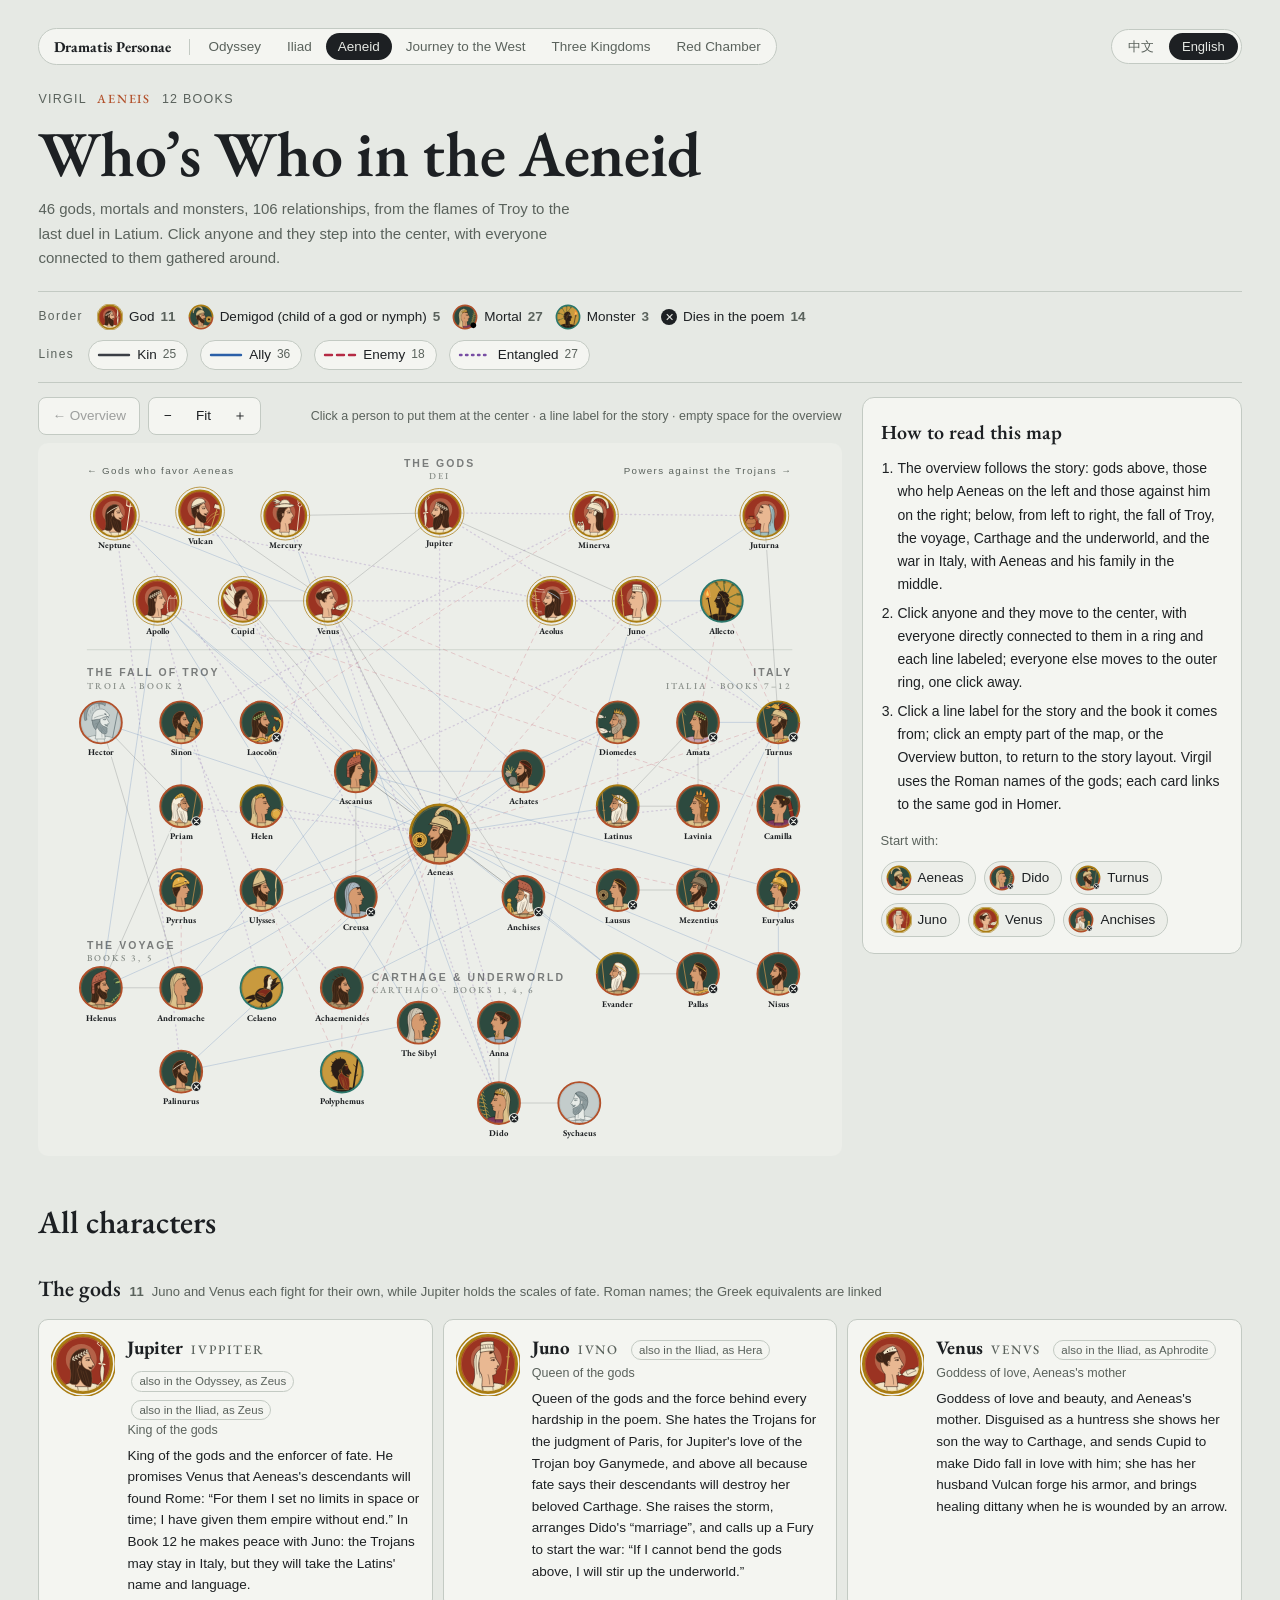
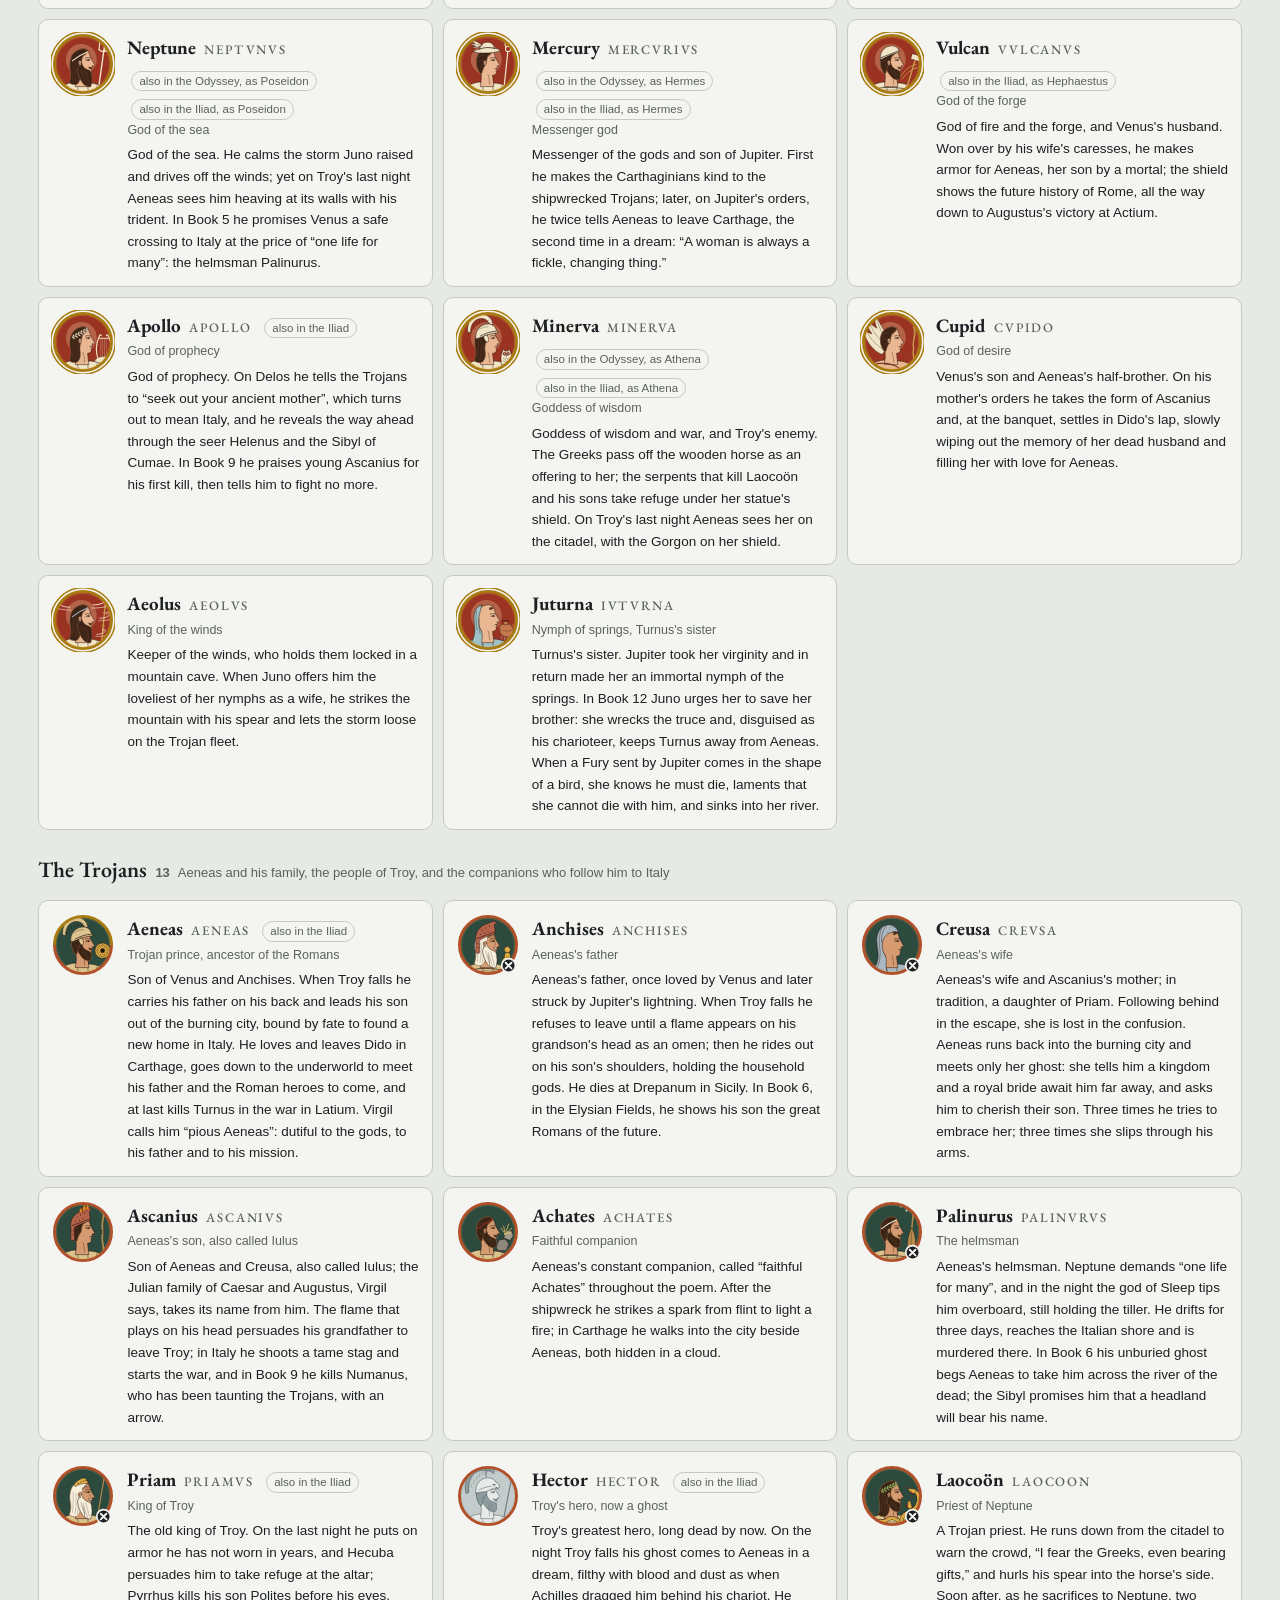
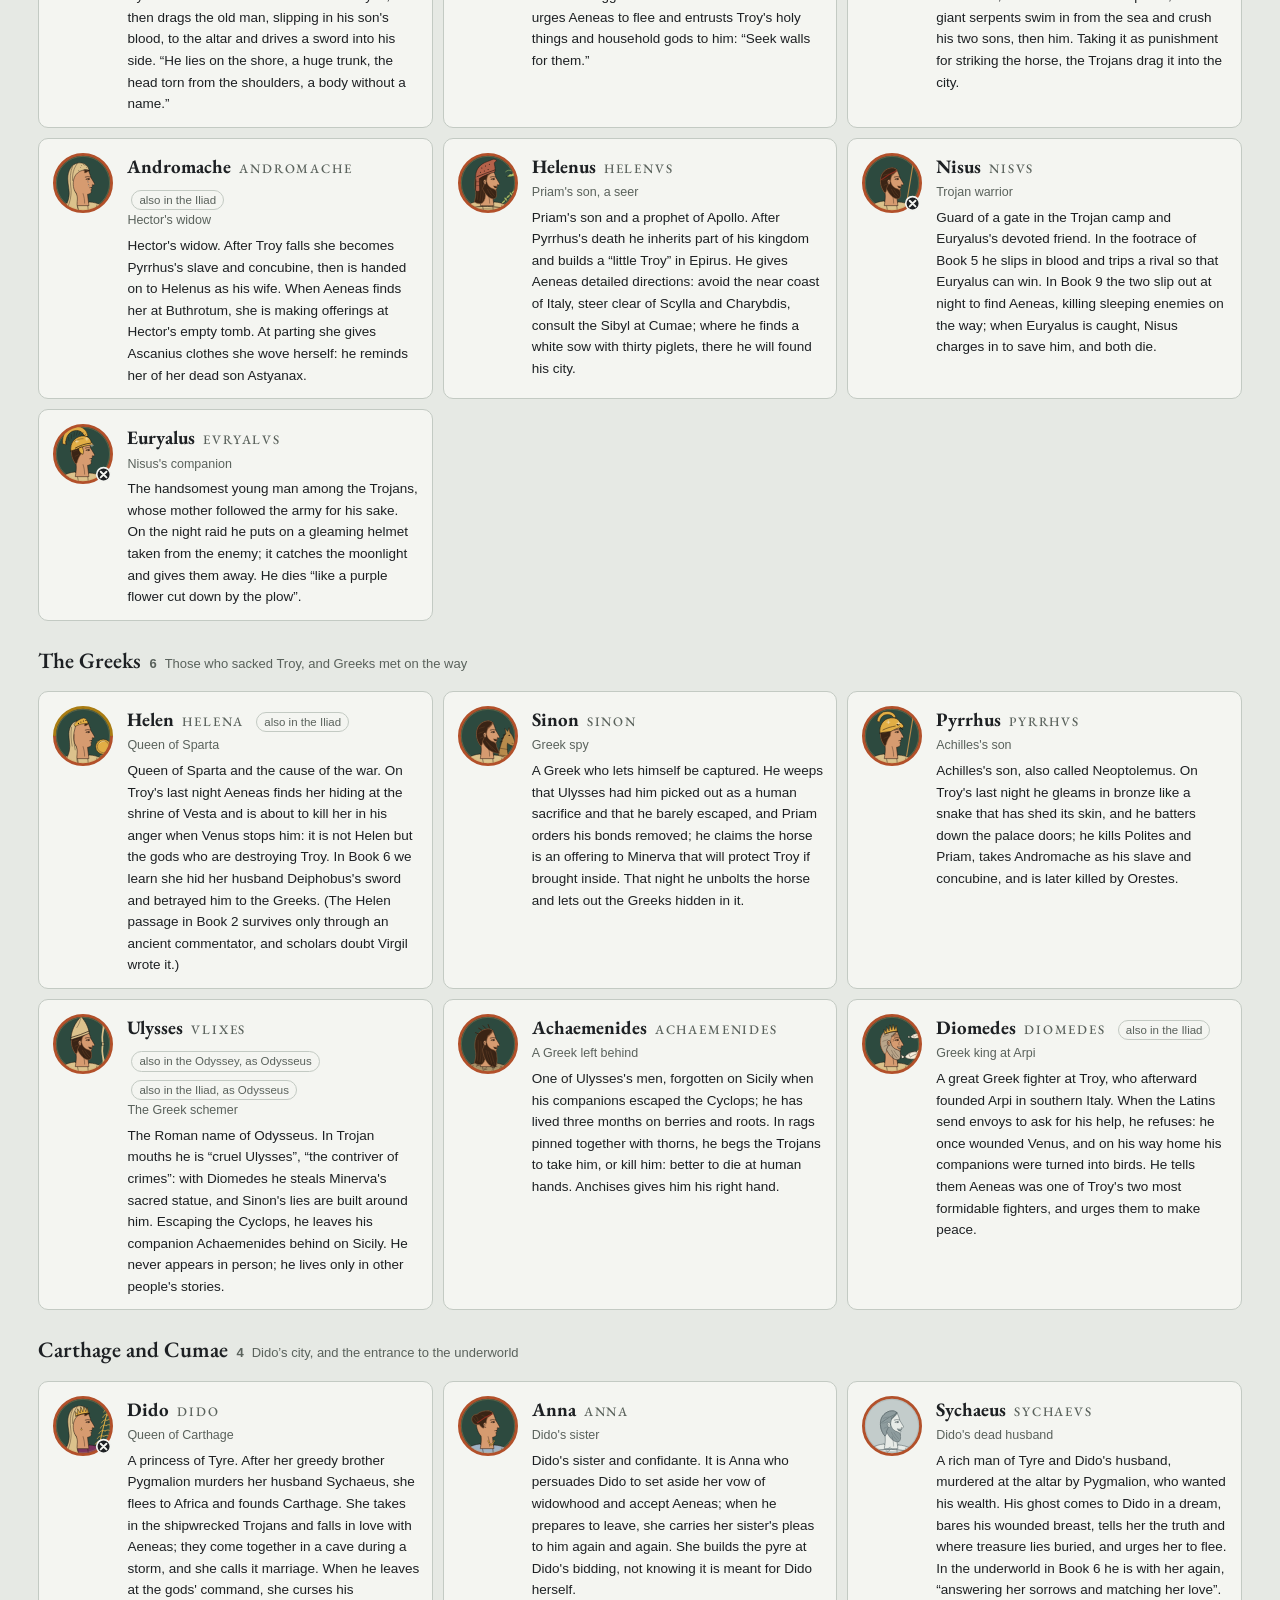
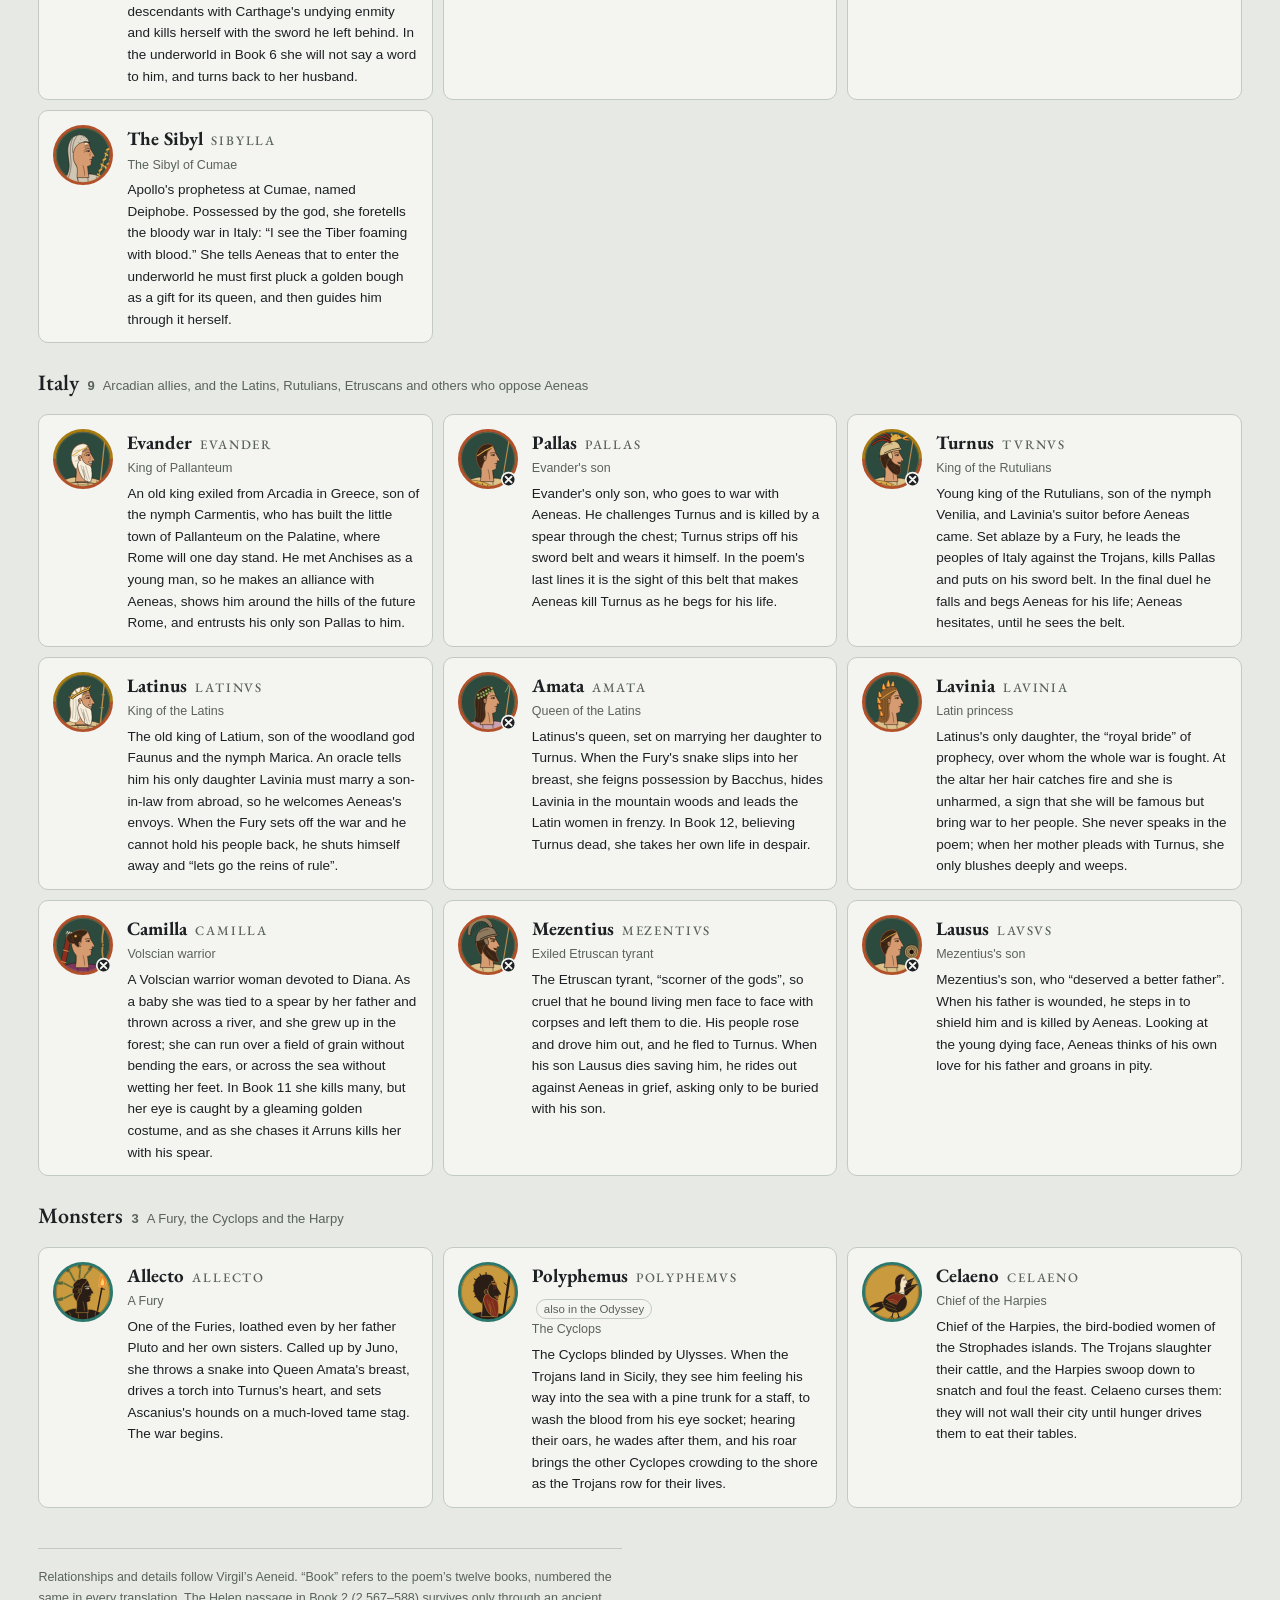
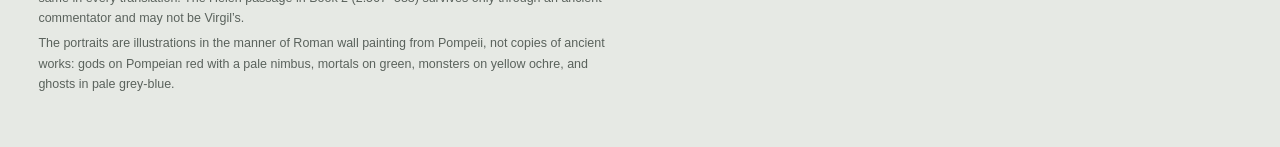
==== aeneid.html @ 3e563503 "Add files via upload" ====
<!doctype html>
<html lang="zh-CN">
<head>
<meta charset="utf-8">
<meta name="viewport" content="width=device-width, initial-scale=1, viewport-fit=cover">
<title>埃涅阿斯纪人物谱</title>
<meta name="description" content="维吉尔《埃涅阿斯纪》人物关系图，中英双语 · A bilingual, interactive character map of Virgil’s Aeneid.">
<style>:root{color-scheme:light}html{-webkit-text-size-adjust:100%}body{margin:0;font-size:14px}img{max-width:100%}[hidden]{display:none!important}</style>
<style>@font-face{font-family:'EB Garamond';font-style:normal;font-weight:500;font-display:swap;src:url([data-uri]) format('woff2');unicode-range:U+0000-00FF,U+0131,U+0152-0153,U+02BB-02BC,U+02C6,U+02DA,U+02DC,U+0304,U+0308,U+0329,U+2000-206F,U+20AC,U+2122,U+2191,U+2193,U+2212,U+2215,U+FEFF,U+FFFD}@font-face{font-family:'EB Garamond';font-style:normal;font-weight:600;font-display:swap;src:url([data-uri]) format('woff2');unicode-range:U+0000-00FF,U+0131,U+0152-0153,U+02BB-02BC,U+02C6,U+02DA,U+02DC,U+0304,U+0308,U+0329,U+2000-206F,U+20AC,U+2122,U+2191,U+2193,U+2212,U+2215,U+FEFF,U+FFFD}@font-face{font-family:'EB Garamond';font-style:normal;font-weight:700;font-display:swap;src:url([data-uri]) format('woff2');unicode-range:U+0000-00FF,U+0131,U+0152-0153,U+02BB-02BC,U+02C6,U+02DA,U+02DC,U+0304,U+0308,U+0329,U+2000-206F,U+20AC,U+2122,U+2191,U+2193,U+2212,U+2215,U+FEFF,U+FFFD}@font-face{font-family:'GFS Didot';font-style:normal;font-weight:400;font-display:swap;src:url([data-uri]) format('woff2');unicode-range:U+0370-0377,U+037A-037F,U+0384-038A,U+038C,U+038E-03A1,U+03A3-03FF}@font-face{font-family:'GFS Didot';font-style:normal;font-weight:400;font-display:swap;src:url([data-uri]) format('woff2');unicode-range:U+1F00-1FFF}/* Dynamic map pages (Iliad, Aeneid). Layout: header + legend; a stage with the living map (left) and a detail panel (right); roster below. Same tokens as the Odyssey page. */
:root{
  --bg:#E6E9E4;
  --paper:#F4F5F1;
  --paper-2:#ECEEE9;
  --ink:#1D2023;
  --muted:#5A625C;
  --hair:#C3CAC3;
  --god:#A97C12;
  --mortal:#B2502A;
  --monster:#2B776B;
  --kin:#3A3E45;
  --aid:#2A5FA8;
  --foe:#B52A44;
  --tie:#774DA3;
  --glaze:#1F1612;
  --clay:#CF7442;
  --shadow:0 10px 30px rgba(30,35,40,.14), 0 2px 6px rgba(30,35,40,.08);
  --f-display:"Noto Serif SC","Songti SC","STSong","Source Han Serif SC",serif;
  --f-body:-apple-system,"PingFang SC","Hiragino Sans GB","Microsoft YaHei","Noto Sans SC",system-ui,sans-serif;
  --f-greek:"GFS Didot","Didot","Times New Roman",serif;
}
@media (prefers-color-scheme: dark){
  :root:not([data-theme="light"]){
    --bg:#14161B; --paper:#1D2027; --paper-2:#23262E; --ink:#ECE7DC; --muted:#A2A59D; --hair:#353943;
    --god:#E0B546; --mortal:#E27D51; --monster:#4DB5A3;
    --kin:#CDC8BE; --aid:#86ACEA; --foe:#F06B80; --tie:#B997E3;
    --shadow:0 12px 34px rgba(0,0,0,.45), 0 2px 6px rgba(0,0,0,.3);
    color-scheme:dark;
  }
}
:root[data-theme="dark"]{
  --bg:#14161B; --paper:#1D2027; --paper-2:#23262E; --ink:#ECE7DC; --muted:#A2A59D; --hair:#353943;
  --god:#E0B546; --mortal:#E27D51; --monster:#4DB5A3;
  --kin:#CDC8BE; --aid:#86ACEA; --foe:#F06B80; --tie:#B997E3;
  --shadow:0 12px 34px rgba(0,0,0,.45), 0 2px 6px rgba(0,0,0,.3);
  color-scheme:dark;
}
body{background:var(--bg);color:var(--ink);font-family:var(--f-body);line-height:1.65}
.page{max-width:1500px;margin:0 auto;padding-inline:clamp(16px,3vw,40px);padding-block:28px 48px}

/* ---------- language */
.page[data-lang="zh"] .l-en,.page[data-lang="en"] .l-zh{display:none!important}
.topbar{display:flex;justify-content:space-between;align-items:center;gap:12px;flex-wrap:wrap}
.langsw{display:inline-flex;background:var(--paper);border:1px solid var(--hair);border-radius:999px;padding:3px;gap:2px;margin-left:auto}
.langsw button{font:inherit;font-size:13px;line-height:1;padding:7px 13px;border:0;border-radius:999px;background:transparent;color:var(--muted);cursor:pointer}
.langsw button:hover{color:var(--ink)}
.langsw button[aria-pressed="true"]{background:var(--ink);color:var(--bg)}
.page[data-lang="en"]{
  --f-display:"EB Garamond","Iowan Old Style","Palatino Linotype",Palatino,"Book Antiqua",Georgia,serif;
  --f-body:-apple-system,BlinkMacSystemFont,"Segoe UI",Roboto,"Helvetica Neue",Arial,"PingFang SC","Microsoft YaHei",sans-serif;
  font-family:var(--f-body);
}
.page[data-lang="en"] h1{letter-spacing:-.005em;font-weight:600;font-size:clamp(38px,5.6vw,64px);line-height:1.05}
.page[data-lang="en"] .cname{font-weight:700;font-size:30px;line-height:1.1}
.page[data-lang="en"] .elabel{font-weight:700;font-size:25px}
.page[data-lang="en"] .pair .nmx{font-size:19px}
.page[data-lang="en"] .rgroup h3{font-size:22px;font-weight:600}
.page[data-lang="en"] .rname{font-size:19px;font-weight:700}
.page[data-lang="en"] .eyebrow{letter-spacing:.1em;text-transform:uppercase}
.page[data-lang="en"] .roster h2,.page[data-lang="en"] .panel h2{letter-spacing:0;font-weight:600}
.page[data-lang="en"] .roster h2{font-size:32px}

/* ---------- header */
.top{display:grid;gap:10px;margin-bottom:6px}
.eyebrow{margin:0;font-size:12.5px;letter-spacing:.14em;color:var(--muted)}
.eyebrow .gr{font-family:var(--f-greek);letter-spacing:.22em;margin-inline:.5em;color:var(--mortal)}
h1{margin:0;font-family:var(--f-display);font-weight:900;font-size:clamp(34px,5vw,56px);line-height:1.1;letter-spacing:.06em;text-wrap:balance}
.lede{margin:0;max-width:64ch;color:var(--muted);font-size:15px}
.legend{display:flex;flex-wrap:wrap;gap:10px 28px;align-items:center;margin-top:10px;padding-block:12px;border-block:1px solid var(--hair)}
.lg{display:flex;flex-wrap:wrap;align-items:center;gap:6px 12px;min-width:0}
.lgt{font-size:12px;letter-spacing:.12em;color:var(--muted);margin-right:2px}
.lgi{display:inline-flex;align-items:center;gap:6px;font-size:13.5px}
.lgi b{font-weight:600;color:var(--muted);font-variant-numeric:tabular-nums}
.tog{display:inline-flex;align-items:center;gap:6px;font:inherit;font-size:13.5px;color:var(--ink);background:var(--paper);
  border:1px solid var(--hair);border-radius:999px;padding:3px 11px 3px 8px;cursor:pointer;transition:opacity .15s,background .15s}
.tog svg line{stroke-width:2.4;stroke-linecap:round}
.tog.t-kin svg line{stroke:var(--kin)} .tog.t-aid svg line{stroke:var(--aid)} .tog.t-foe svg line{stroke:var(--foe)} .tog.t-tie svg line{stroke:var(--tie)}
.tog .tc{color:var(--muted);font-size:12px;font-variant-numeric:tabular-nums}
.tog[aria-pressed="false"]{opacity:.45;background:transparent}
.tog[aria-pressed="false"] svg{opacity:.4}
.tog:hover{border-color:var(--muted)}
button:focus-visible{outline:2px solid var(--aid);outline-offset:2px}

/* ---------- stage */
.stage{display:grid;grid-template-columns:minmax(0,1fr) 380px;gap:20px;margin-top:14px;align-items:start}
.mapcol{position:relative;min-width:0}
.toolbar{display:flex;gap:8px;flex-wrap:wrap;align-items:center;margin-bottom:8px}
.toolbar .grp{display:flex;gap:2px;background:var(--paper);border:1px solid var(--hair);border-radius:8px;padding:3px}
.tbhint{margin:0 0 0 auto;font-size:12.5px;color:var(--muted)}
.toolbar button{font:inherit;font-size:13.5px;min-width:32px;height:30px;padding:0 10px;border:0;border-radius:6px;background:transparent;color:var(--ink);cursor:pointer;white-space:nowrap}
.toolbar button:hover{background:var(--paper-2)}
.toolbar button:disabled{opacity:.4;cursor:default;background:transparent}
.mapscroll{overflow:auto;border-radius:10px;background:var(--paper-2);-webkit-overflow-scrolling:touch}
.mapscroll.pannable{cursor:grab}
.mapscroll.dragging{cursor:grabbing;user-select:none}
.mapscroll:not(.pannable) #map.mode-fc{cursor:zoom-out}
#map.mode-fc .edge.vis{cursor:pointer}
#map{display:block;width:100%;height:auto;min-width:760px;font-family:var(--f-display);touch-action:manipulation}

/* svg: decorations */
.deco{transition:opacity .4s}
.deco text{fill:var(--muted);font-family:var(--f-body);letter-spacing:.14em}
.deco .camp{font-size:15px;font-weight:600;fill:var(--ink);opacity:.55;letter-spacing:.2em}
.deco .gk{font-family:var(--f-greek);font-size:13px;letter-spacing:.3em;opacity:.7}
.deco line,.deco path{stroke:var(--hair);fill:none}
.rings circle{fill:none;stroke:var(--hair);stroke-dasharray:2 7;stroke-width:1.2;transition:opacity .4s}
#map.mode-ov .rings,#map.mode-fc .deco{opacity:0}

/* svg: edges */
.edge{fill:none;transition:opacity .25s}
.edge.t-kin{stroke:var(--kin)} .edge.t-aid{stroke:var(--aid)}
.edge.t-foe{stroke:var(--foe);stroke-dasharray:7 5} .edge.t-tie{stroke:var(--tie);stroke-dasharray:1.5 5;stroke-linecap:round}
#map.mode-ov .edge{opacity:.22;stroke-width:1.3}
#map.mode-ov .edge.t-tie{stroke-width:1.9}
#map.mode-fc .edge{opacity:.16;stroke-width:1.1;pointer-events:none}
#map.mode-fc .edge.t-tie{stroke-width:1.6}
#map.mode-fc .edge.on2{opacity:.6!important;stroke-width:1.8!important}
#map.mode-fc .edge.vis{opacity:.8;stroke-width:2;pointer-events:stroke}
#map.mode-fc .edge.t-tie.vis{stroke-width:2.6}
#map.mode-ov.hov .edge{opacity:.05}
#map .edge.on{opacity:.95!important;stroke-width:2.6!important}
.edge.off{display:none}

.elab{cursor:pointer;transition:opacity .25s;opacity:0;pointer-events:none}
.elab.vis{opacity:1;pointer-events:auto}
.elab rect{fill:var(--paper);stroke-width:1}
.elab text{font-family:var(--f-body);font-size:13px;font-weight:500}
.elab.t-kin rect{stroke:var(--kin)} .elab.t-kin text{fill:var(--kin)}
.elab.t-aid rect{stroke:var(--aid)} .elab.t-aid text{fill:var(--aid)}
.elab.t-foe rect{stroke:var(--foe)} .elab.t-foe text{fill:var(--foe)}
.elab.t-tie rect{stroke:var(--tie)} .elab.t-tie text{fill:var(--tie)}
.elab:hover rect,.elab.on rect{stroke-width:2.2}
#map.hov .elab.vis:not(.on){opacity:.25}
.elab:focus{outline:none}
.elab:focus-visible rect{stroke-width:2.8}

/* svg: nodes */
.node{cursor:pointer;transition:opacity .3s}
.node:focus{outline:none}
.node .hit{fill:transparent}
.node .ring,.node .halo{fill:none}
.node .halo{stroke-width:1.4}
.cat-god .ring,.cat-god .halo{stroke:var(--god)}
.cat-mortal .ring{stroke:var(--mortal)}
.cat-monster .ring{stroke:var(--monster)}
.cat-demi .ring-g{stroke:var(--god)} .cat-demi .ring-m{stroke:var(--mortal)}
.node .dead circle{fill:var(--ink);stroke:var(--bg);stroke-width:2}
.node .dead path{stroke:var(--bg);stroke-width:2.2;stroke-linecap:round}
.node .nm{fill:var(--ink);font-weight:700;paint-order:stroke;stroke:var(--paper-2);stroke-width:5px;stroke-linejoin:round;transition:opacity .2s}
.node .sb{fill:var(--muted);font-family:var(--f-body);paint-order:stroke;stroke:var(--paper-2);stroke-width:4px;stroke-linejoin:round;transition:opacity .2s}
.page[data-lang="en"] .node .nm{font-weight:700}
#map.moving .node .nm,#map.moving .node .sb{opacity:0}
.node.r-outer{opacity:.62}
.node.r-outer .sb{display:none}
.node.r-outer:hover{opacity:1}
#map.mode-ov .node .sb{display:none}
#map.hov .node:not(.on){opacity:.28}
#map.hov .node.r-outer:not(.on){opacity:.2}
.node:hover .ring{stroke-width:6}
.node:focus-visible .ring{stroke-width:7}

/* ---------- panel */
.panel{position:sticky;top:12px;max-height:calc(100vh - 24px);overflow:auto;background:var(--paper);border:1px solid var(--hair);border-radius:12px;padding:18px 18px 16px}
.panel h2{font-family:var(--f-display);font-weight:900;font-size:20px;margin:0 0 8px;letter-spacing:.04em}
.panel p{margin:0 0 10px;font-size:14.5px}
.howto{margin:0 0 14px;padding-left:1.2em;font-size:14px;color:var(--ink)}
.howto li{margin-bottom:6px}
.starts{display:flex;flex-wrap:wrap;gap:8px;margin-top:4px}
.chipbtn{display:inline-flex;align-items:center;gap:6px;font:inherit;font-size:13.5px;background:var(--paper-2);border:1px solid var(--hair);border-radius:999px;padding:3px 12px 3px 4px;cursor:pointer;color:var(--ink)}
.chipbtn:hover{border-color:var(--muted)}
.trail{display:flex;flex-wrap:wrap;align-items:center;gap:4px 2px;font-size:12.5px;color:var(--muted);margin:-4px 0 12px;padding-right:28px}
.trail button{font:inherit;font-size:12.5px;border:0;background:none;color:var(--muted);cursor:pointer;padding:1px 4px;border-radius:4px}
.trail button:hover{color:var(--ink);background:var(--paper-2)}
.trail .cur{color:var(--ink);font-weight:600;padding:1px 4px}
.trail .sep{opacity:.6}
.panel .x{position:absolute;top:10px;right:10px;width:30px;height:30px;border:0;border-radius:50%;background:transparent;color:var(--muted);font-size:20px;line-height:1;cursor:pointer}
.panel .x:hover{background:var(--paper-2);color:var(--ink)}
.ch{display:flex;gap:14px;align-items:center;padding-right:20px}
.ch .big{flex:none}
.cname{font-family:var(--f-display);font-weight:900;font-size:26px;line-height:1.2;margin:0}
.cgr{font-family:var(--f-greek);font-size:16px;color:var(--muted)}
.cgr .cen{font-family:var(--f-body);font-size:12.5px;margin-left:6px}
.pill{display:inline-flex;align-items:center;gap:4px;font-size:12px;border-radius:999px;padding:1px 9px;border:1px solid currentColor;line-height:1.6;white-space:nowrap}
.pill.cat-god{color:var(--god)} .pill.cat-mortal{color:var(--mortal)} .pill.cat-monster{color:var(--monster)} .pill.cat-demi{color:var(--god);border-color:var(--mortal)}
.pill.camp{color:var(--muted)}
.pill.dead{color:var(--ink);background:var(--paper-2)}
.pill.t-kin{color:var(--kin)} .pill.t-aid{color:var(--aid)} .pill.t-foe{color:var(--foe)} .pill.t-tie{color:var(--tie)}
.cmeta{display:flex;flex-wrap:wrap;gap:6px;align-items:center;margin-top:4px;font-size:13px;color:var(--muted)}
.cbio{margin:12px 0 6px!important}
.cicon{margin:0 0 12px!important;font-size:12.5px!important;color:var(--muted);padding:8px 10px;background:var(--paper-2);border-radius:8px}
.cicon b{font-weight:600;color:var(--ink);margin-right:4px}
.rels{list-style:none;margin:0;padding:0;border-top:1px solid var(--hair)}
.rels li{border-bottom:1px solid var(--hair)}
.rels button{display:grid;grid-template-columns:30px 1fr;gap:4px 10px;width:100%;text-align:left;font:inherit;color:inherit;background:transparent;border:0;padding:9px 2px;cursor:pointer}
.rels button:hover{background:var(--paper-2)}
.rels .who{display:flex;flex-wrap:wrap;gap:6px;align-items:center;font-weight:600;font-size:14px;min-width:0}
.rels .rt{grid-column:2;font-size:13px;color:var(--muted);line-height:1.55}
.rels .bk{font-size:12px;color:var(--muted);white-space:nowrap}
.pair{display:flex;align-items:center;gap:8px;padding-right:24px}
.pair .nmx{font-family:var(--f-display);font-weight:700;font-size:17px}
.pair .bar{flex:1;height:0;border-top:2px solid currentColor;min-width:18px}
.pair .bar.t-foe{border-top-style:dashed} .pair .bar.t-tie{border-top-style:dotted;border-top-width:3px}
.pair .who2{display:flex;flex-direction:column;align-items:center;gap:2px;cursor:pointer;background:none;border:0;color:inherit;font:inherit;padding:0}
.elabel{font-family:var(--f-display);font-weight:900;font-size:22px;margin:14px 0 2px!important}
.etext{margin:6px 0 10px}
.src{font-size:12.5px!important;color:var(--muted)}
.backlink{font:inherit;font-size:13px;border:0;background:none;color:var(--aid);cursor:pointer;padding:0}
.mini .ring,.rp .ring,.lgp .ring,.big .ring{fill:none}
.mini .halo,.rp .halo,.lgp .halo,.big .halo{fill:none;stroke-width:2.5}
.mini.cat-demi .ring-g,.rp.cat-demi .ring-g,.lgp.cat-demi .ring-g{stroke:var(--god)}
.mini.cat-demi .ring-m,.rp.cat-demi .ring-m,.lgp.cat-demi .ring-m{stroke:var(--mortal)}
.mini .dead circle,.rp .dead circle{fill:var(--ink);stroke:var(--paper);stroke-width:3}
.mini .dead path,.rp .dead path{stroke:var(--paper);stroke-width:3.4;stroke-linecap:round}
.lgp{flex:none}
.deadmark{display:inline-grid;place-items:center;width:16px;height:16px;border-radius:50%;background:var(--ink);color:var(--bg);font-size:11px;line-height:1}

/* ---------- roster */
.roster{margin-top:40px}
.roster h2{font-family:var(--f-display);font-weight:900;font-size:28px;margin:0 0 6px;letter-spacing:.04em}
.rgroup{margin-top:22px}
.rgroup h3{display:flex;flex-wrap:wrap;align-items:baseline;gap:8px;margin:0 0 12px;font-family:var(--f-display);font-size:19px;font-weight:700}
.rgroup .cnt{font-family:var(--f-body);font-size:13px;color:var(--muted);font-variant-numeric:tabular-nums}
.rgroup .rdesc{font-family:var(--f-body);font-weight:400;font-size:13px;color:var(--muted)}
.rgrid{display:grid;grid-template-columns:repeat(auto-fill,minmax(300px,1fr));gap:10px}
.rcard{display:flex;gap:12px;align-items:flex-start;text-align:left;font:inherit;color:inherit;background:var(--paper);border:1px solid var(--hair);border-radius:10px;padding:12px;cursor:pointer;min-width:0}
.rcard:hover{border-color:var(--muted)}
.rcard .rp{flex:none}
.rtext{display:flex;flex-direction:column;min-width:0}
.rname{font-family:var(--f-display);font-weight:700;font-size:17px;display:flex;flex-wrap:wrap;align-items:baseline;gap:8px}
.rgr{font-family:var(--f-greek);font-weight:400;font-size:14px;color:var(--muted)}
.rsub{font-size:12.5px;color:var(--muted)}
.rbio{font-size:13.5px;margin-top:4px;line-height:1.6}

.foot{margin-top:40px;padding-top:14px;border-top:1px solid var(--hair);font-size:12.5px;color:var(--muted);max-width:84ch}
.foot p{margin:4px 0}

@media (max-width: 1100px){
  .stage{grid-template-columns:1fr}
  .panel{position:relative;top:auto;max-height:none}
  .mapscroll{max-height:78vh}
}
@media (prefers-reduced-motion: reduce){ *{transition:none!important;scroll-behavior:auto!important} }

/* ---------- master-and-servant lines (主从) and the god/demon half ring: used by Journey to the West */
:root{--mas:#B5651D}
@media (prefers-color-scheme: dark){ :root:not([data-theme="light"]){--mas:#EBA566} }
:root[data-theme="dark"]{--mas:#EBA566}
.tog.t-mas svg line{stroke:var(--mas)}
.edge.t-mas{stroke:var(--mas);stroke-dasharray:10 3 2 3}
#map.mode-fc .edge.t-mas.vis{stroke-width:2.4}
.elab.t-mas rect{stroke:var(--mas)} .elab.t-mas text{fill:var(--mas)}
.pill.t-mas{color:var(--mas)}
.pair .bar.t-mas{border-top-style:double;border-top-width:4px}
.ring-x{stroke:var(--monster)}
.cat-demimon .ring-g{stroke:var(--god)}
.pill.cat-demimon{color:var(--god);border-color:var(--monster)}

/* ---------- Aeneid: Latin names in inscriptional capitals (EB Garamond) instead of Greek */
.page{--f-greek:"EB Garamond","Iowan Old Style","Palatino Linotype",Palatino,"Book Antiqua",Georgia,serif}
.cgr,.rgr,.eyebrow .gr{letter-spacing:.14em}
.cgr{font-size:15px}
.rgr{font-size:13px}
.deco .gk{letter-spacing:.24em}

.topbar{display:flex;justify-content:space-between;align-items:center;gap:10px 12px;flex-wrap:wrap}
.booknav{display:flex;align-items:center;gap:2px;flex-wrap:wrap;background:var(--paper);border:1px solid var(--hair);border-radius:999px;padding:3px;min-width:0}
.booknav a{font-size:13.5px;line-height:1;padding:7px 12px;border-radius:999px;color:var(--muted);text-decoration:none;white-space:nowrap}
.booknav a:hover{color:var(--ink)}
.booknav a[aria-current="page"]{background:var(--ink);color:var(--bg)}
.booknav .brand{font-family:var(--f-display);font-weight:700;color:var(--ink);letter-spacing:.06em}
.page[data-lang="en"] .booknav .brand{letter-spacing:0;font-size:15px}
.booknav .bn-sep{width:1px;height:16px;background:var(--hair);margin-inline:4px}
.booknav a:focus-visible{outline:2px solid var(--aid);outline-offset:1px}
.eyebrow{margin-top:14px!important}
.xbook{display:flex;flex-direction:column;gap:6px;margin:0 0 14px;padding:10px 12px;border:1px dashed var(--hair);border-radius:8px}
.xbook .xl{font-size:12px;color:var(--muted);letter-spacing:.08em}
.xbtn{font-size:14px;font-weight:600;color:var(--aid);text-decoration:none}
.xbtn:hover{text-decoration:underline}
.xtag{display:inline-block;font-size:11.5px;color:var(--muted);border:1px solid var(--hair);border-radius:999px;padding:0 7px;line-height:1.6;margin-left:4px;font-weight:400;font-family:var(--f-body)}
</style>
</head>
<body>
<svg width="0" height="0" style="position:absolute" aria-hidden="true" xmlns:xlink="http://www.w3.org/1999/xlink"><defs><symbol id="pt-jupiter" viewBox="0 0 100 100"><clipPath id="pc-jupiter"><circle cx="50" cy="50" r="50"/></clipPath><g clip-path="url(#pc-jupiter)"><rect width="100" height="100" fill="#9b3322"/><circle cx="47" cy="42" r="27" fill="#f4d9a8" opacity=".28"/><g transform="translate(48 50) scale(1.1) translate(-48 -50)"><g transform="translate(-4 0)"><path d="M84,50 C87.6,42 87.6,34 85,24 C83.4,20 82.2,19 82.2,19 C82.4,26 80.6,34 80.4,42 C80.6,46 82,48.6 84,50 Z" fill="#f1e5c8" stroke="#2a1810" stroke-width="0.6" stroke-linejoin="round" stroke-linecap="round"/><path d="M84,50 C80.4,58 80.4,66 83,76 C84.6,80 85.8,81 85.8,81 C85.6,74 87.4,66 87.6,58 C87.4,54 86,51.4 84,50 Z" fill="#f1e5c8" stroke="#2a1810" stroke-width="0.6" stroke-linejoin="round" stroke-linecap="round"/><path d="M79.6,49.4 L88.4,50.6" fill="none" stroke="#f1e5c8" stroke-width="2.4" stroke-linejoin="round" stroke-linecap="round"/><path d="M81.6,22 L76,17 L79.2,15.4 L73.4,9" fill="none" stroke="#f1e5c8" stroke-width="1.3" stroke-linejoin="round" stroke-linecap="round"/><path d="M84.6,22 L90,16.4 L86.8,14.8 L92.4,8.6" fill="none" stroke="#f1e5c8" stroke-width="1.3" stroke-linejoin="round" stroke-linecap="round"/><path d="M86.4,78 L92,83 L88.8,84.6 L94.6,91" fill="none" stroke="#f1e5c8" stroke-width="1.3" stroke-linejoin="round" stroke-linecap="round"/><path d="M83.4,78 L78,83.6 L81.2,85.2 L75.6,91.4" fill="none" stroke="#f1e5c8" stroke-width="1.3" stroke-linejoin="round" stroke-linecap="round"/><path d="M82.2,19 L82.2,6 M85.8,81 L85.8,94" fill="none" stroke="#f1e5c8" stroke-width="1.2" stroke-linejoin="round" stroke-linecap="round"/></g><path d="M6,100 C9,88 22,80 37,78.6 C44,82.6 53,83 60,80.2 C74,80.8 88,88 94,100 Z" fill="#f1e5c8" stroke="#2a1810" stroke-width="0.8" stroke-linejoin="round" stroke-linecap="round"/><path d="M37,78.6 C44,83.6 53,84 60,80.2" fill="none" stroke="#2a1810" stroke-width="0.7" stroke-linejoin="round" stroke-linecap="round"/><path d="M40,84 C42.4,89 43,94 41.6,100" fill="none" stroke="#2a1810" stroke-width="0.7" stroke-linejoin="round" stroke-linecap="round"/><path d="M57,85 C58.4,90 58.4,95 57,100" fill="none" stroke="#2a1810" stroke-width="0.7" stroke-linejoin="round" stroke-linecap="round"/><path d="M26,86 C29,90 30,95 29,100" fill="none" stroke="#2a1810" stroke-width="0.7" stroke-linejoin="round" stroke-linecap="round"/><path d="M72,85 C71,90 71.4,95 73,100" fill="none" stroke="#2a1810" stroke-width="0.7" stroke-linejoin="round" stroke-linecap="round"/><path d="M57,28 C59.6,32 61.2,36.5 62.2,41 L68,50.6 C68.6,51.9 67.6,53.2 65.3,53.3 C64.7,54.2 64.9,55.2 64.9,55.7 C64.4,56.5 63.5,57 62.5,57.2 C63.4,57.6 64.1,58.3 63.9,59.1 C63.3,60 62.5,60.4 62.3,60.9 C63.3,62.6 63.5,64.9 61.6,66.4 C60.1,67.5 58.3,67.9 57.1,68 C57.6,73 58.2,78 59.2,86 L37.5,86 C39,78 39.6,72 38.8,66 C33,60 30,50 32,41 C34,31 44,25 52,26 C54.5,26.4 56,27 57,28 Z" fill="#e9b892" stroke="#2a1810" stroke-width="0.8" stroke-linejoin="round" stroke-linecap="round"/><path d="M57.4,29.2 C56,32.6 53.6,35.2 50.6,36.8 C48.6,39.6 48,43 47.6,46 L47,50 C45,55 44.5,60 45.5,66 C46.5,72 45,78 41,82 C37,84 32,83 28,80 C30,74 31,68 30,62 C28,54 28.5,46 31,39 C34,31 44,25 52,26 C54.5,26.4 56.3,27.5 57.4,29.2 Z" fill="#3d2416" stroke="#8a5a3a" stroke-width="0.9" stroke-linejoin="round" stroke-linecap="round"/><path d="M34,44 C35,54 34,64 33,76 M38.5,46 C39.5,56 39,66 37,78 M42.5,52 C42.8,60 42.6,68 40.8,79" fill="none" stroke="#8a5a3a" stroke-width="0.5" stroke-linejoin="round" stroke-linecap="round" opacity=".7"/><circle cx="56.4" cy="30.4" r="1.05" fill="none" stroke="#8a5a3a" stroke-width="0.55"/><circle cx="54.6" cy="33.1" r="1.05" fill="none" stroke="#8a5a3a" stroke-width="0.55"/><circle cx="52.2" cy="35.4" r="1.05" fill="none" stroke="#8a5a3a" stroke-width="0.55"/><circle cx="49.8" cy="37.6" r="1.05" fill="none" stroke="#8a5a3a" stroke-width="0.55"/><path d="M47.6,47 C48.5,52 51,56 55.2,58 C57.4,58.8 59.8,59.8 61.8,61 C63.2,63.4 64,66 63.8,69 C64.8,74 64.4,80 62,86.5 C57,87 52,84.5 48.5,79.5 C44.5,73.5 42,66.2 41,59 C42.5,55 44.5,50.5 47.6,47 Z" fill="#3d2416" stroke="#8a5a3a" stroke-width="0.8" stroke-linejoin="round" stroke-linecap="round"/><path d="M58.6,54.8 C60.6,54.4 63.2,54.9 65,55.9 C63.8,57 62.7,57.3 61.6,57.9 C60.3,57.3 59.2,56.4 58.6,54.8 Z" fill="#3d2416" stroke="#8a5a3a" stroke-width="0.6" stroke-linejoin="round" stroke-linecap="round"/><path d="M50,62 C52,70 55,77 57,84 M54,61 C56,68 58.5,75 60,82 M46.5,60 C48,67 50.5,74 52.5,79" fill="none" stroke="#8a5a3a" stroke-width="0.5" stroke-linejoin="round" stroke-linecap="round" opacity=".75"/><path d="M46.4,44.6 C43.6,43.4 41.8,45.8 42.4,48.6 C42.9,51 44.4,52.6 46.2,52.3" fill="#e9b892" stroke="#2a1810" stroke-width="0.8" stroke-linejoin="round" stroke-linecap="round"/><path d="M45.1,46.3 C43.9,46.8 43.9,48.8 45,49.8" fill="none" stroke="#2a1810" stroke-width="0.6" stroke-linejoin="round" stroke-linecap="round"/><path d="M54.6,43.9 Q57.5,41.8 60.5,43.2" fill="none" stroke="#2a1810" stroke-width="0.9" stroke-linejoin="round" stroke-linecap="round"/><path d="M55.3,44.3 Q57.9,45.6 60.1,44.5" fill="none" stroke="#2a1810" stroke-width="0.7" stroke-linejoin="round" stroke-linecap="round"/><circle cx="58.8" cy="43.8" r="1.05" fill="#2a1810"/><path d="M53.4,40.6 Q57.2,38.8 61.3,40.3" fill="none" stroke="#2a1810" stroke-width="0.85" stroke-linejoin="round" stroke-linecap="round"/><path d="M65.3,52.4 Q64.4,52.1 63.9,52.9" fill="none" stroke="#2a1810" stroke-width="0.7" stroke-linejoin="round" stroke-linecap="round"/><path d="M62.5,57.2 L60.6,57.5" fill="none" stroke="#2a1810" stroke-width="0.8" stroke-linejoin="round" stroke-linecap="round"/><path d="M50,67 C51.6,72 52.4,77 52.4,82" fill="none" stroke="#2a1810" stroke-width="0.55" stroke-linejoin="round" stroke-linecap="round"/><path d="M57.4,30.2 C50,32.8 41.5,36.8 32.8,43.6" fill="none" stroke="#f1e5c8" stroke-width="0.8" stroke-linejoin="round" stroke-linecap="round"/><ellipse cx="55.6" cy="29.0" rx="2.9" ry="1.15" transform="rotate(-62 55.6 29.0)" fill="#f1e5c8" stroke="#2a1810" stroke-width="0.35"/><ellipse cx="56.4" cy="32.2" rx="2.9" ry="1.15" transform="rotate(28 56.4 32.2)" fill="#f1e5c8" stroke="#2a1810" stroke-width="0.35"/><ellipse cx="51.3" cy="31.3" rx="2.9" ry="1.15" transform="rotate(-62 51.3 31.3)" fill="#f1e5c8" stroke="#2a1810" stroke-width="0.35"/><ellipse cx="52.1" cy="34.5" rx="2.9" ry="1.15" transform="rotate(28 52.1 34.5)" fill="#f1e5c8" stroke="#2a1810" stroke-width="0.35"/><ellipse cx="47.0" cy="33.6" rx="2.9" ry="1.15" transform="rotate(-62 47.0 33.6)" fill="#f1e5c8" stroke="#2a1810" stroke-width="0.35"/><ellipse cx="47.8" cy="36.8" rx="2.9" ry="1.15" transform="rotate(28 47.8 36.8)" fill="#f1e5c8" stroke="#2a1810" stroke-width="0.35"/><ellipse cx="42.8" cy="35.8" rx="2.9" ry="1.15" transform="rotate(-62 42.8 35.8)" fill="#f1e5c8" stroke="#2a1810" stroke-width="0.35"/><ellipse cx="43.6" cy="39.0" rx="2.9" ry="1.15" transform="rotate(28 43.6 39.0)" fill="#f1e5c8" stroke="#2a1810" stroke-width="0.35"/><ellipse cx="38.5" cy="38.1" rx="2.9" ry="1.15" transform="rotate(-62 38.5 38.1)" fill="#f1e5c8" stroke="#2a1810" stroke-width="0.35"/><ellipse cx="39.3" cy="41.3" rx="2.9" ry="1.15" transform="rotate(28 39.3 41.3)" fill="#f1e5c8" stroke="#2a1810" stroke-width="0.35"/><ellipse cx="34.2" cy="40.4" rx="2.9" ry="1.15" transform="rotate(-62 34.2 40.4)" fill="#f1e5c8" stroke="#2a1810" stroke-width="0.35"/><ellipse cx="35.0" cy="43.6" rx="2.9" ry="1.15" transform="rotate(28 35.0 43.6)" fill="#f1e5c8" stroke="#2a1810" stroke-width="0.35"/></g><circle cx="50" cy="50" r="46.6" fill="none" stroke="#e6b34c" stroke-width="0.9" opacity=".55"/></g></symbol>
<symbol id="pt-juno" viewBox="0 0 100 100"><clipPath id="pc-juno"><circle cx="50" cy="50" r="50"/></clipPath><g clip-path="url(#pc-juno)"><rect width="100" height="100" fill="#9b3322"/><circle cx="47" cy="42" r="27" fill="#f4d9a8" opacity=".28"/><g transform="translate(48 50) scale(1.1) translate(-48 -50)"><path d="M76,100 L84,18" fill="none" stroke="#c99a4a" stroke-width="2.2" stroke-linejoin="round" stroke-linecap="round"/><path d="M79.8,38.5 L84.2,38.5" fill="none" stroke="#c99a4a" stroke-width="1.4" stroke-linejoin="round" stroke-linecap="round"/><path d="M77.8,59.0 L82.2,59.0" fill="none" stroke="#c99a4a" stroke-width="1.4" stroke-linejoin="round" stroke-linecap="round"/><path d="M84,19 C80,17 79.6,13 81,10 C82.4,13 83,15 84,16 C85,15 85.6,13 87,10 C88.4,13 88,17 84,19 Z" fill="#f1e5c8" stroke="#2a1810" stroke-width="0.5" stroke-linejoin="round" stroke-linecap="round"/><path d="M84,16 L84,8.6" fill="none" stroke="#f1e5c8" stroke-width="1.4" stroke-linejoin="round" stroke-linecap="round"/><path d="M6,100 C9,88 22,80 37,78.6 C44,82.6 53,83 60,80.2 C74,80.8 88,88 94,100 Z" fill="#f1e5c8" stroke="#2a1810" stroke-width="0.8" stroke-linejoin="round" stroke-linecap="round"/><path d="M37,78.6 C44,83.6 53,84 60,80.2" fill="none" stroke="#2a1810" stroke-width="0.7" stroke-linejoin="round" stroke-linecap="round"/><path d="M40,84 C42.4,89 43,94 41.6,100" fill="none" stroke="#2a1810" stroke-width="0.7" stroke-linejoin="round" stroke-linecap="round"/><path d="M57,85 C58.4,90 58.4,95 57,100" fill="none" stroke="#2a1810" stroke-width="0.7" stroke-linejoin="round" stroke-linecap="round"/><path d="M26,86 C29,90 30,95 29,100" fill="none" stroke="#2a1810" stroke-width="0.7" stroke-linejoin="round" stroke-linecap="round"/><path d="M72,85 C71,90 71.4,95 73,100" fill="none" stroke="#2a1810" stroke-width="0.7" stroke-linejoin="round" stroke-linecap="round"/><path d="M57,28 C59.6,32 61.2,36.5 62.2,41 L68,50.6 C68.6,51.9 67.6,53.2 65.3,53.3 C64.7,54.2 64.9,55.2 64.9,55.7 C64.4,56.5 63.5,57 62.5,57.2 C63.4,57.6 64.1,58.3 63.9,59.1 C63.3,60 62.5,60.4 62.3,60.9 C63.3,62.6 63.5,64.9 61.6,66.4 C60.1,67.5 58.3,67.9 57.1,68 C57.6,73 58.2,78 59.2,86 L37.5,86 C39,78 39.6,72 38.8,66 C33,60 30,50 32,41 C34,31 44,25 52,26 C54.5,26.4 56,27 57,28 Z" fill="#e9b892" stroke="#2a1810" stroke-width="0.8" stroke-linejoin="round" stroke-linecap="round"/><path d="M40,26 C32,28 27.6,36 27.4,46 C27.2,56 30,64 28,74 C26.6,81 22,89 17,100 L44,100 C40.6,93 39.4,86 40.4,79.4 C41.2,73.8 40.4,69.4 38.8,66.2 C34.6,60 34,52 35.6,44 C36.8,37.6 39,31 40,26 Z" fill="#f1e5c8" stroke="#2a1810" stroke-width="0.8" stroke-linejoin="round" stroke-linecap="round"/><path d="M31.6,36 C30,46 30.8,58 32.6,66 M36,48 C35.2,58 36,66 37.4,72" fill="none" stroke="#2a1810" stroke-width="0.55" stroke-linejoin="round" stroke-linecap="round"/><path d="M58.8,30.6 C57.2,32.4 55,33.6 52.2,34.2 C51.8,32.8 52,31.2 52.6,30 C54.8,29.6 57,29.8 58.8,30.6 Z" fill="#3d2416" stroke="#8a5a3a" stroke-width="0.5" stroke-linejoin="round" stroke-linecap="round"/><path d="M37.6,31.6 L38.4,15.6 C45,13.6 52,13.2 58.6,14.4 L59.4,29.4 C52,29.2 44.6,29.8 37.6,31.6 Z" fill="#f1e5c8" stroke="#2a1810" stroke-width="0.8" stroke-linejoin="round" stroke-linecap="round"/><path d="M38.2,20.4 C45,18.6 52,18.2 58.8,19.2 M38,26 C45,24.4 52,24 59.2,25" fill="none" stroke="#2a1810" stroke-width="0.6" stroke-linejoin="round" stroke-linecap="round"/><path d="M41.5,20.6 L42.3,24.6" fill="none" stroke="#2a1810" stroke-width="0.5" stroke-linejoin="round" stroke-linecap="round"/><path d="M45.5,20.6 L46.3,24.6" fill="none" stroke="#2a1810" stroke-width="0.5" stroke-linejoin="round" stroke-linecap="round"/><path d="M49.5,20.6 L50.3,24.6" fill="none" stroke="#2a1810" stroke-width="0.5" stroke-linejoin="round" stroke-linecap="round"/><path d="M53.5,20.6 L54.3,24.6" fill="none" stroke="#2a1810" stroke-width="0.5" stroke-linejoin="round" stroke-linecap="round"/><path d="M57,20.6 L57.8,24.6" fill="none" stroke="#2a1810" stroke-width="0.5" stroke-linejoin="round" stroke-linecap="round"/><path d="M54.6,43.9 Q57.5,41.8 60.5,43.2" fill="none" stroke="#2a1810" stroke-width="0.9" stroke-linejoin="round" stroke-linecap="round"/><path d="M55.3,44.3 Q57.9,45.6 60.1,44.5" fill="none" stroke="#2a1810" stroke-width="0.7" stroke-linejoin="round" stroke-linecap="round"/><circle cx="58.8" cy="43.8" r="1.05" fill="#2a1810"/><path d="M53.4,40.6 Q57.2,38.8 61.3,40.3" fill="none" stroke="#2a1810" stroke-width="0.85" stroke-linejoin="round" stroke-linecap="round"/><path d="M65.3,52.4 Q64.4,52.1 63.9,52.9" fill="none" stroke="#2a1810" stroke-width="0.7" stroke-linejoin="round" stroke-linecap="round"/><path d="M62.5,57.2 L60.6,57.5" fill="none" stroke="#2a1810" stroke-width="0.8" stroke-linejoin="round" stroke-linecap="round"/><path d="M50,67 C51.6,72 52.4,77 52.4,82" fill="none" stroke="#2a1810" stroke-width="0.55" stroke-linejoin="round" stroke-linecap="round"/></g><circle cx="50" cy="50" r="46.6" fill="none" stroke="#e6b34c" stroke-width="0.9" opacity=".55"/></g></symbol>
<symbol id="pt-venus" viewBox="0 0 100 100"><clipPath id="pc-venus"><circle cx="50" cy="50" r="50"/></clipPath><g clip-path="url(#pc-venus)"><rect width="100" height="100" fill="#9b3322"/><circle cx="47" cy="42" r="27" fill="#f4d9a8" opacity=".28"/><g transform="translate(48 50) scale(1.1) translate(-48 -50)"><path d="M6,100 C9,88 22,80 37,78.6 C44,82.6 53,83 60,80.2 C74,80.8 88,88 94,100 Z" fill="#f1e5c8" stroke="#2a1810" stroke-width="0.8" stroke-linejoin="round" stroke-linecap="round"/><path d="M37,78.6 C44,83.6 53,84 60,80.2" fill="none" stroke="#2a1810" stroke-width="0.7" stroke-linejoin="round" stroke-linecap="round"/><path d="M40,84 C42.4,89 43,94 41.6,100" fill="none" stroke="#2a1810" stroke-width="0.7" stroke-linejoin="round" stroke-linecap="round"/><path d="M57,85 C58.4,90 58.4,95 57,100" fill="none" stroke="#2a1810" stroke-width="0.7" stroke-linejoin="round" stroke-linecap="round"/><path d="M26,86 C29,90 30,95 29,100" fill="none" stroke="#2a1810" stroke-width="0.7" stroke-linejoin="round" stroke-linecap="round"/><path d="M72,85 C71,90 71.4,95 73,100" fill="none" stroke="#2a1810" stroke-width="0.7" stroke-linejoin="round" stroke-linecap="round"/><path d="M57,28 C59.6,32 61.2,36.5 62.2,41 L68,50.6 C68.6,51.9 67.6,53.2 65.3,53.3 C64.7,54.2 64.9,55.2 64.9,55.7 C64.4,56.5 63.5,57 62.5,57.2 C63.4,57.6 64.1,58.3 63.9,59.1 C63.3,60 62.5,60.4 62.3,60.9 C63.3,62.6 63.5,64.9 61.6,66.4 C60.1,67.5 58.3,67.9 57.1,68 C57.6,73 58.2,78 59.2,86 L37.5,86 C39,78 39.6,72 38.8,66 C33,60 30,50 32,41 C34,31 44,25 52,26 C54.5,26.4 56,27 57,28 Z" fill="#e9b892" stroke="#2a1810" stroke-width="0.8" stroke-linejoin="round" stroke-linecap="round"/><path d="M57.2,29.4 C55.4,32.6 52.6,35 49.4,36.4 C47.6,39.4 47.2,42.6 47,45.4 C46,48.6 44.6,51.4 42.6,53.6 C40,52.6 37.6,50.4 36,47.6 C31,49 25.5,46.5 24.2,41.2 C23,35.6 27,31 32.4,31.4 C36.5,27.4 44,25 52,26 C54.5,26.4 56.3,27.5 57.2,29.4 Z" fill="#3d2416" stroke="#8a5a3a" stroke-width="0.9" stroke-linejoin="round" stroke-linecap="round"/><path d="M27,37 C29,41 30,43 34,44.5 M29,33.5 C33,36 34.5,40 34,43 M40,33 C43,34 45,35 47.5,36" fill="none" stroke="#8a5a3a" stroke-width="0.5" stroke-linejoin="round" stroke-linecap="round" opacity=".7"/><path d="M46.4,44.6 C43.6,43.4 41.8,45.8 42.4,48.6 C42.9,51 44.4,52.6 46.2,52.3" fill="#e9b892" stroke="#2a1810" stroke-width="0.8" stroke-linejoin="round" stroke-linecap="round"/><path d="M45.1,46.3 C43.9,46.8 43.9,48.8 45,49.8" fill="none" stroke="#2a1810" stroke-width="0.6" stroke-linejoin="round" stroke-linecap="round"/><path d="M54.6,43.9 Q57.5,41.8 60.5,43.2" fill="none" stroke="#2a1810" stroke-width="0.9" stroke-linejoin="round" stroke-linecap="round"/><path d="M55.3,44.3 Q57.9,45.6 60.1,44.5" fill="none" stroke="#2a1810" stroke-width="0.7" stroke-linejoin="round" stroke-linecap="round"/><circle cx="58.8" cy="43.8" r="1.05" fill="#2a1810"/><path d="M53.4,40.6 Q57.2,38.8 61.3,40.3" fill="none" stroke="#2a1810" stroke-width="0.85" stroke-linejoin="round" stroke-linecap="round"/><path d="M65.3,52.4 Q64.4,52.1 63.9,52.9" fill="none" stroke="#2a1810" stroke-width="0.7" stroke-linejoin="round" stroke-linecap="round"/><path d="M62.5,57.2 L60.6,57.5" fill="none" stroke="#2a1810" stroke-width="0.8" stroke-linejoin="round" stroke-linecap="round"/><path d="M50,67 C51.6,72 52.4,77 52.4,82" fill="none" stroke="#2a1810" stroke-width="0.55" stroke-linejoin="round" stroke-linecap="round"/><path d="M58,30 C57,25 54.5,22 51,21.4 C45,22.4 39.5,26.4 35.6,31.6 L37.2,35 C43,31.4 50.5,29.6 58,30 Z" fill="#f1e5c8" stroke="#2a1810" stroke-width="0.7" stroke-linejoin="round" stroke-linecap="round"/><circle cx="54.5" cy="25.4" r="0.9" fill="#2a1810"/><circle cx="50.4" cy="26.2" r="0.9" fill="#2a1810"/><circle cx="46.4" cy="27.8" r="0.9" fill="#2a1810"/><circle cx="42.6" cy="30" r="0.9" fill="#2a1810"/><g transform="translate(80 62) scale(1.2)"><path d="M-12,4 C-8,-2 -2,-4 4,-3 C6,-6 9,-7.4 11.6,-6 L14,-5 L11.6,-4 C11.8,0 9,4 4,6 C-2,8 -8,7 -12,4 Z" fill="#f1e5c8" stroke="#2a1810" stroke-width="0.6" stroke-linejoin="round" stroke-linecap="round"/><path d="M-6,0 C-2,-4 4,-4 7,-1 C3,0 -1,2 -4,4 Z" fill="#f1e5c8" stroke="#2a1810" stroke-width="0.5" stroke-linejoin="round" stroke-linecap="round"/><path d="M-12,4 L-17,1 L-16,6 Z" fill="#f1e5c8" stroke="#2a1810" stroke-width="0.5" stroke-linejoin="round" stroke-linecap="round"/><circle cx="9.6" cy="-5" r="0.7" fill="#2a1810"/></g></g><circle cx="50" cy="50" r="46.6" fill="none" stroke="#e6b34c" stroke-width="0.9" opacity=".55"/></g></symbol>
<symbol id="pt-neptune" viewBox="0 0 100 100"><clipPath id="pc-neptune"><circle cx="50" cy="50" r="50"/></clipPath><g clip-path="url(#pc-neptune)"><rect width="100" height="100" fill="#9b3322"/><circle cx="47" cy="42" r="27" fill="#f4d9a8" opacity=".28"/><g transform="translate(48 50) scale(1.1) translate(-48 -50)"><path d="M73,100 L83.6,24" fill="none" stroke="#f1e5c8" stroke-width="2.2" stroke-linejoin="round" stroke-linecap="round"/><path d="M75.4,27.2 C77,29.4 81,30.2 84,30 C87.6,29.8 91,28.6 92.6,26" fill="none" stroke="#f1e5c8" stroke-width="2.2" stroke-linejoin="round" stroke-linecap="round"/><path d="M75.4,27.2 L76.6,13" fill="none" stroke="#f1e5c8" stroke-width="1.8" stroke-linejoin="round" stroke-linecap="round"/><path d="M76.6,8 L79.0,14.4 L76.8,13.2 L74.6,14.6 Z" fill="#f1e5c8" stroke="#2a1810" stroke-width="0.4" stroke-linejoin="round" stroke-linecap="round"/><path d="M84,30 L85.6,9" fill="none" stroke="#f1e5c8" stroke-width="1.8" stroke-linejoin="round" stroke-linecap="round"/><path d="M85.6,4 L88.0,10.4 L85.8,9.2 L83.6,10.6 Z" fill="#f1e5c8" stroke="#2a1810" stroke-width="0.4" stroke-linejoin="round" stroke-linecap="round"/><path d="M92.6,26 L94.6,14" fill="none" stroke="#f1e5c8" stroke-width="1.8" stroke-linejoin="round" stroke-linecap="round"/><path d="M94.6,9 L97.0,15.4 L94.8,14.2 L92.6,15.6 Z" fill="#f1e5c8" stroke="#2a1810" stroke-width="0.4" stroke-linejoin="round" stroke-linecap="round"/><path d="M6,100 C9,88 22,80 37,78.6 C44,82.6 53,83 60,80.2 C74,80.8 88,88 94,100 Z" fill="#f1e5c8" stroke="#2a1810" stroke-width="0.8" stroke-linejoin="round" stroke-linecap="round"/><path d="M37,78.6 C44,83.6 53,84 60,80.2" fill="none" stroke="#2a1810" stroke-width="0.7" stroke-linejoin="round" stroke-linecap="round"/><path d="M40,84 C42.4,89 43,94 41.6,100" fill="none" stroke="#2a1810" stroke-width="0.7" stroke-linejoin="round" stroke-linecap="round"/><path d="M57,85 C58.4,90 58.4,95 57,100" fill="none" stroke="#2a1810" stroke-width="0.7" stroke-linejoin="round" stroke-linecap="round"/><path d="M26,86 C29,90 30,95 29,100" fill="none" stroke="#2a1810" stroke-width="0.7" stroke-linejoin="round" stroke-linecap="round"/><path d="M72,85 C71,90 71.4,95 73,100" fill="none" stroke="#2a1810" stroke-width="0.7" stroke-linejoin="round" stroke-linecap="round"/><path d="M57,28 C59.6,32 61.2,36.5 62.2,41 L68,50.6 C68.6,51.9 67.6,53.2 65.3,53.3 C64.7,54.2 64.9,55.2 64.9,55.7 C64.4,56.5 63.5,57 62.5,57.2 C63.4,57.6 64.1,58.3 63.9,59.1 C63.3,60 62.5,60.4 62.3,60.9 C63.3,62.6 63.5,64.9 61.6,66.4 C60.1,67.5 58.3,67.9 57.1,68 C57.6,73 58.2,78 59.2,86 L37.5,86 C39,78 39.6,72 38.8,66 C33,60 30,50 32,41 C34,31 44,25 52,26 C54.5,26.4 56,27 57,28 Z" fill="#e9b892" stroke="#2a1810" stroke-width="0.8" stroke-linejoin="round" stroke-linecap="round"/><path d="M57.4,29.2 C56,32.6 53.6,35.2 50.6,36.8 C48.6,39.6 48,43 47.6,46 L47,50 C45,55 44.5,60 45.5,66 C46.5,72 45,78 41,82 C37,84 32,83 28,80 C30,74 31,68 30,62 C28,54 28.5,46 31,39 C34,31 44,25 52,26 C54.5,26.4 56.3,27.5 57.4,29.2 Z" fill="#3d2416" stroke="#8a5a3a" stroke-width="0.9" stroke-linejoin="round" stroke-linecap="round"/><path d="M34,44 C35,54 34,64 33,76 M38.5,46 C39.5,56 39,66 37,78 M42.5,52 C42.8,60 42.6,68 40.8,79" fill="none" stroke="#8a5a3a" stroke-width="0.5" stroke-linejoin="round" stroke-linecap="round" opacity=".7"/><circle cx="56.4" cy="30.4" r="1.05" fill="none" stroke="#8a5a3a" stroke-width="0.55"/><circle cx="54.6" cy="33.1" r="1.05" fill="none" stroke="#8a5a3a" stroke-width="0.55"/><circle cx="52.2" cy="35.4" r="1.05" fill="none" stroke="#8a5a3a" stroke-width="0.55"/><circle cx="49.8" cy="37.6" r="1.05" fill="none" stroke="#8a5a3a" stroke-width="0.55"/><path d="M47.6,47 C48.5,52 51,56 55.2,58 C57.4,58.8 59.8,59.8 61.8,61 C63.2,63.4 64,66 63.8,69 C64.8,74 64.4,80 62,86.5 C57,87 52,84.5 48.5,79.5 C44.5,73.5 42,66.2 41,59 C42.5,55 44.5,50.5 47.6,47 Z" fill="#3d2416" stroke="#8a5a3a" stroke-width="0.8" stroke-linejoin="round" stroke-linecap="round"/><path d="M58.6,54.8 C60.6,54.4 63.2,54.9 65,55.9 C63.8,57 62.7,57.3 61.6,57.9 C60.3,57.3 59.2,56.4 58.6,54.8 Z" fill="#3d2416" stroke="#8a5a3a" stroke-width="0.6" stroke-linejoin="round" stroke-linecap="round"/><path d="M50,62 C52,70 55,77 57,84 M54,61 C56,68 58.5,75 60,82 M46.5,60 C48,67 50.5,74 52.5,79" fill="none" stroke="#8a5a3a" stroke-width="0.5" stroke-linejoin="round" stroke-linecap="round" opacity=".75"/><path d="M46.4,44.6 C43.6,43.4 41.8,45.8 42.4,48.6 C42.9,51 44.4,52.6 46.2,52.3" fill="#e9b892" stroke="#2a1810" stroke-width="0.8" stroke-linejoin="round" stroke-linecap="round"/><path d="M45.1,46.3 C43.9,46.8 43.9,48.8 45,49.8" fill="none" stroke="#2a1810" stroke-width="0.6" stroke-linejoin="round" stroke-linecap="round"/><path d="M54.6,43.9 Q57.5,41.8 60.5,43.2" fill="none" stroke="#2a1810" stroke-width="0.9" stroke-linejoin="round" stroke-linecap="round"/><path d="M55.3,44.3 Q57.9,45.6 60.1,44.5" fill="none" stroke="#2a1810" stroke-width="0.7" stroke-linejoin="round" stroke-linecap="round"/><circle cx="58.8" cy="43.8" r="1.05" fill="#2a1810"/><path d="M53.4,40.6 Q57.2,38.8 61.3,40.3" fill="none" stroke="#2a1810" stroke-width="0.85" stroke-linejoin="round" stroke-linecap="round"/><path d="M65.3,52.4 Q64.4,52.1 63.9,52.9" fill="none" stroke="#2a1810" stroke-width="0.7" stroke-linejoin="round" stroke-linecap="round"/><path d="M62.5,57.2 L60.6,57.5" fill="none" stroke="#2a1810" stroke-width="0.8" stroke-linejoin="round" stroke-linecap="round"/><path d="M50,67 C51.6,72 52.4,77 52.4,82" fill="none" stroke="#2a1810" stroke-width="0.55" stroke-linejoin="round" stroke-linecap="round"/><path d="M56.6,30.8 C50,33.4 42,37.4 33.2,44.6" fill="none" stroke="#f1e5c8" stroke-width="1.8" stroke-linejoin="round" stroke-linecap="round"/></g><circle cx="50" cy="50" r="46.6" fill="none" stroke="#e6b34c" stroke-width="0.9" opacity=".55"/></g></symbol>
<symbol id="pt-mercury" viewBox="0 0 100 100"><clipPath id="pc-mercury"><circle cx="50" cy="50" r="50"/></clipPath><g clip-path="url(#pc-mercury)"><rect width="100" height="100" fill="#9b3322"/><circle cx="47" cy="42" r="27" fill="#f4d9a8" opacity=".28"/><g transform="translate(48 50) scale(1.1) translate(-48 -50)"><path d="M74,100 L81.4,30" fill="none" stroke="#f1e5c8" stroke-width="1.9" stroke-linejoin="round" stroke-linecap="round"/><circle cx="81.8" cy="26" r="4.2" fill="none" stroke="#f1e5c8" stroke-width="1.6"/><path d="M78.4,23.6 C76,19.6 76.8,15 80,13.4 M85.2,23.6 C87.8,19.8 87.6,15.2 84.4,13.2" fill="none" stroke="#f1e5c8" stroke-width="1.6" stroke-linejoin="round" stroke-linecap="round"/><path d="M6,100 C9,88 22,80 37,78.6 C44,82.6 53,83 60,80.2 C74,80.8 88,88 94,100 Z" fill="#f1e5c8" stroke="#2a1810" stroke-width="0.8" stroke-linejoin="round" stroke-linecap="round"/><path d="M37,78.6 C44,83.6 53,84 60,80.2" fill="none" stroke="#2a1810" stroke-width="0.7" stroke-linejoin="round" stroke-linecap="round"/><path d="M40,84 C42.4,89 43,94 41.6,100" fill="none" stroke="#2a1810" stroke-width="0.7" stroke-linejoin="round" stroke-linecap="round"/><path d="M57,85 C58.4,90 58.4,95 57,100" fill="none" stroke="#2a1810" stroke-width="0.7" stroke-linejoin="round" stroke-linecap="round"/><path d="M26,86 C29,90 30,95 29,100" fill="none" stroke="#2a1810" stroke-width="0.7" stroke-linejoin="round" stroke-linecap="round"/><path d="M72,85 C71,90 71.4,95 73,100" fill="none" stroke="#2a1810" stroke-width="0.7" stroke-linejoin="round" stroke-linecap="round"/><path d="M57,28 C59.6,32 61.2,36.5 62.2,41 L68,50.6 C68.6,51.9 67.6,53.2 65.3,53.3 C64.7,54.2 64.9,55.2 64.9,55.7 C64.4,56.5 63.5,57 62.5,57.2 C63.4,57.6 64.1,58.3 63.9,59.1 C63.3,60 62.5,60.4 62.3,60.9 C63.3,62.6 63.5,64.9 61.6,66.4 C60.1,67.5 58.3,67.9 57.1,68 C57.6,73 58.2,78 59.2,86 L37.5,86 C39,78 39.6,72 38.8,66 C33,60 30,50 32,41 C34,31 44,25 52,26 C54.5,26.4 56,27 57,28 Z" fill="#e9b892" stroke="#2a1810" stroke-width="0.8" stroke-linejoin="round" stroke-linecap="round"/><path d="M57.4,29.2 C56,32.6 53.6,35.2 50.6,36.8 C48.6,39.6 48,43 47.6,46 L47,50 C44.4,53 42,57.5 40.5,63.5 L38.8,66.2 C33,60 30,50 32,41 C34,31 44,25 52,26 C54.5,26.4 56.3,27.5 57.4,29.2 Z" fill="#3d2416" stroke="#8a5a3a" stroke-width="0.9" stroke-linejoin="round" stroke-linecap="round"/><path d="M36,38 C39,36 41,37 44,35.6 M35,46 C37.5,44 40,45 42.5,43 M37,54 C39,52 41,53 43,51" fill="none" stroke="#8a5a3a" stroke-width="0.5" stroke-linejoin="round" stroke-linecap="round" opacity=".7"/><circle cx="56.4" cy="30.4" r="1.05" fill="none" stroke="#8a5a3a" stroke-width="0.55"/><circle cx="54.6" cy="33.1" r="1.05" fill="none" stroke="#8a5a3a" stroke-width="0.55"/><circle cx="52.2" cy="35.4" r="1.05" fill="none" stroke="#8a5a3a" stroke-width="0.55"/><circle cx="49.8" cy="37.6" r="1.05" fill="none" stroke="#8a5a3a" stroke-width="0.55"/><path d="M46.4,44.6 C43.6,43.4 41.8,45.8 42.4,48.6 C42.9,51 44.4,52.6 46.2,52.3" fill="#e9b892" stroke="#2a1810" stroke-width="0.8" stroke-linejoin="round" stroke-linecap="round"/><path d="M45.1,46.3 C43.9,46.8 43.9,48.8 45,49.8" fill="none" stroke="#2a1810" stroke-width="0.6" stroke-linejoin="round" stroke-linecap="round"/><path d="M54.6,43.9 Q57.5,41.8 60.5,43.2" fill="none" stroke="#2a1810" stroke-width="0.9" stroke-linejoin="round" stroke-linecap="round"/><path d="M55.3,44.3 Q57.9,45.6 60.1,44.5" fill="none" stroke="#2a1810" stroke-width="0.7" stroke-linejoin="round" stroke-linecap="round"/><circle cx="58.8" cy="43.8" r="1.05" fill="#2a1810"/><path d="M53.4,40.6 Q57.2,38.8 61.3,40.3" fill="none" stroke="#2a1810" stroke-width="0.85" stroke-linejoin="round" stroke-linecap="round"/><path d="M65.3,52.4 Q64.4,52.1 63.9,52.9" fill="none" stroke="#2a1810" stroke-width="0.7" stroke-linejoin="round" stroke-linecap="round"/><path d="M62.5,57.2 L60.6,57.5" fill="none" stroke="#2a1810" stroke-width="0.8" stroke-linejoin="round" stroke-linecap="round"/><path d="M50,67 C51.6,72 52.4,77 52.4,82" fill="none" stroke="#2a1810" stroke-width="0.55" stroke-linejoin="round" stroke-linecap="round"/><path d="M26,30.6 C36,24 54,22 70,27.6 C66,31.2 58,32 48.6,32.4 C40,32.6 31,32.6 26,30.6 Z" fill="#f1e5c8" stroke="#2a1810" stroke-width="0.8" stroke-linejoin="round" stroke-linecap="round"/><path d="M36.4,27 C37,19.6 42.6,15.4 49,15.2 C55.6,15.2 59.6,19.6 60.2,25.4" fill="#f1e5c8" stroke="#2a1810" stroke-width="0.8" stroke-linejoin="round" stroke-linecap="round"/><path d="M36.8,26 C44,23.4 52,23.2 60,24.8" fill="none" stroke="#2a1810" stroke-width="1.2" stroke-linejoin="round" stroke-linecap="round"/><path d="M40.4,20 C35,15 29,12.4 22.6,12.6 C26,14.6 28,16 29.2,17.4 C26.6,17.2 24,17.6 21.6,18.6 C25.6,19.6 28.2,20.8 30,22 C28,22.4 26.2,23.2 24.6,24.4 C30.6,24.8 35.6,23.8 40.4,20 Z" fill="#f1e5c8" stroke="#2a1810" stroke-width="0.7" stroke-linejoin="round" stroke-linecap="round"/><path d="M39,20.4 C34,18.8 30,18.4 26,18.6 M38,21.8 C34,21.6 30.6,22.2 28,23.4" fill="none" stroke="#2a1810" stroke-width="0.45" stroke-linejoin="round" stroke-linecap="round"/></g><circle cx="50" cy="50" r="46.6" fill="none" stroke="#e6b34c" stroke-width="0.9" opacity=".55"/></g></symbol>
<symbol id="pt-vulcan" viewBox="0 0 100 100"><clipPath id="pc-vulcan"><circle cx="50" cy="50" r="50"/></clipPath><g clip-path="url(#pc-vulcan)"><rect width="100" height="100" fill="#9b3322"/><circle cx="47" cy="42" r="27" fill="#f4d9a8" opacity=".28"/><g transform="translate(48 50) scale(1.1) translate(-48 -50)"><path d="M6,100 C9,88 22,80 37,78.6 C44,82.6 53,83 60,80.2 C74,80.8 88,88 94,100 Z" fill="#f1e5c8" stroke="#2a1810" stroke-width="0.8" stroke-linejoin="round" stroke-linecap="round"/><path d="M37,78.6 C44,83.6 53,84 60,80.2" fill="none" stroke="#2a1810" stroke-width="0.7" stroke-linejoin="round" stroke-linecap="round"/><path d="M40,84 C42.4,89 43,94 41.6,100" fill="none" stroke="#2a1810" stroke-width="0.7" stroke-linejoin="round" stroke-linecap="round"/><path d="M57,85 C58.4,90 58.4,95 57,100" fill="none" stroke="#2a1810" stroke-width="0.7" stroke-linejoin="round" stroke-linecap="round"/><path d="M26,86 C29,90 30,95 29,100" fill="none" stroke="#2a1810" stroke-width="0.7" stroke-linejoin="round" stroke-linecap="round"/><path d="M72,85 C71,90 71.4,95 73,100" fill="none" stroke="#2a1810" stroke-width="0.7" stroke-linejoin="round" stroke-linecap="round"/><path d="M14,92 C30,86 52,86 74,90 C82,92 88,95 92,99" fill="none" stroke="#2a1810" stroke-width="1.1" stroke-linejoin="round" stroke-linecap="round"/><path d="M18,96 C34,90 54,90 76,94" fill="none" stroke="#2a1810" stroke-width="0.6" stroke-linejoin="round" stroke-linecap="round"/><path d="M57,28 C59.6,32 61.2,36.5 62.2,41 L68,50.6 C68.6,51.9 67.6,53.2 65.3,53.3 C64.7,54.2 64.9,55.2 64.9,55.7 C64.4,56.5 63.5,57 62.5,57.2 C63.4,57.6 64.1,58.3 63.9,59.1 C63.3,60 62.5,60.4 62.3,60.9 C63.3,62.6 63.5,64.9 61.6,66.4 C60.1,67.5 58.3,67.9 57.1,68 C57.6,73 58.2,78 59.2,86 L37.5,86 C39,78 39.6,72 38.8,66 C33,60 30,50 32,41 C34,31 44,25 52,26 C54.5,26.4 56,27 57,28 Z" fill="#e9b892" stroke="#2a1810" stroke-width="0.8" stroke-linejoin="round" stroke-linecap="round"/><path d="M57.4,29.2 C56,32.6 53.6,35.2 50.6,36.8 C48.6,39.6 48,43 47.6,46 L47,50 C44.4,53 42,57.5 40.5,63.5 L38.8,66.2 C33,60 30,50 32,41 C34,31 44,25 52,26 C54.5,26.4 56.3,27.5 57.4,29.2 Z" fill="#3d2416" stroke="#8a5a3a" stroke-width="0.9" stroke-linejoin="round" stroke-linecap="round"/><path d="M36,38 C39,36 41,37 44,35.6 M35,46 C37.5,44 40,45 42.5,43 M37,54 C39,52 41,53 43,51" fill="none" stroke="#8a5a3a" stroke-width="0.5" stroke-linejoin="round" stroke-linecap="round" opacity=".7"/><circle cx="56.4" cy="30.4" r="1.05" fill="none" stroke="#8a5a3a" stroke-width="0.55"/><circle cx="54.6" cy="33.1" r="1.05" fill="none" stroke="#8a5a3a" stroke-width="0.55"/><circle cx="52.2" cy="35.4" r="1.05" fill="none" stroke="#8a5a3a" stroke-width="0.55"/><circle cx="49.8" cy="37.6" r="1.05" fill="none" stroke="#8a5a3a" stroke-width="0.55"/><path d="M47.6,47 C48.5,52 51,56 55.2,58 C57.4,58.8 59.8,59.8 61.8,61 C63,62.8 63.6,64.8 63.2,66.8 C63.8,69.4 63.4,72.2 61.2,74.6 C58,76 54,75 50.5,72 C46.5,68.5 43,63.2 41,59 C42.5,55 44.5,50.5 47.6,47 Z" fill="#3d2416" stroke="#8a5a3a" stroke-width="0.8" stroke-linejoin="round" stroke-linecap="round"/><path d="M58.6,54.8 C60.6,54.4 63.2,54.9 65,55.9 C63.8,57 62.7,57.3 61.6,57.9 C60.3,57.3 59.2,56.4 58.6,54.8 Z" fill="#3d2416" stroke="#8a5a3a" stroke-width="0.6" stroke-linejoin="round" stroke-linecap="round"/><path d="M49,60 C51,65 54,69 57,72 M53,60.5 C55,64 57.5,67.5 60,70" fill="none" stroke="#8a5a3a" stroke-width="0.5" stroke-linejoin="round" stroke-linecap="round" opacity=".75"/><path d="M46.4,44.6 C43.6,43.4 41.8,45.8 42.4,48.6 C42.9,51 44.4,52.6 46.2,52.3" fill="#e9b892" stroke="#2a1810" stroke-width="0.8" stroke-linejoin="round" stroke-linecap="round"/><path d="M45.1,46.3 C43.9,46.8 43.9,48.8 45,49.8" fill="none" stroke="#2a1810" stroke-width="0.6" stroke-linejoin="round" stroke-linecap="round"/><path d="M54.6,43.9 Q57.5,41.8 60.5,43.2" fill="none" stroke="#2a1810" stroke-width="0.9" stroke-linejoin="round" stroke-linecap="round"/><path d="M55.3,44.3 Q57.9,45.6 60.1,44.5" fill="none" stroke="#2a1810" stroke-width="0.7" stroke-linejoin="round" stroke-linecap="round"/><circle cx="58.8" cy="43.8" r="1.05" fill="#2a1810"/><path d="M53.4,40.6 Q57.2,38.8 61.3,40.3" fill="none" stroke="#2a1810" stroke-width="0.85" stroke-linejoin="round" stroke-linecap="round"/><path d="M65.3,52.4 Q64.4,52.1 63.9,52.9" fill="none" stroke="#2a1810" stroke-width="0.7" stroke-linejoin="round" stroke-linecap="round"/><path d="M62.5,57.2 L60.6,57.5" fill="none" stroke="#2a1810" stroke-width="0.8" stroke-linejoin="round" stroke-linecap="round"/><path d="M50,67 C51.6,72 52.4,77 52.4,82" fill="none" stroke="#2a1810" stroke-width="0.55" stroke-linejoin="round" stroke-linecap="round"/><path d="M31.4,43.4 C29.6,32.6 36.4,22.4 47.6,21.2 C55.6,20.6 60.8,24.8 61.4,31 C52,33.6 40.8,38.4 31.4,43.4 Z" fill="#f1e5c8" stroke="#2a1810" stroke-width="0.8" stroke-linejoin="round" stroke-linecap="round"/><path d="M32.2,40 C41,36.4 51,32.8 60.8,29" fill="none" stroke="#2a1810" stroke-width="1.1" stroke-linejoin="round" stroke-linecap="round"/><path d="M70,98 L88,40" fill="none" stroke="#c99a4a" stroke-width="2.2" stroke-linejoin="round" stroke-linecap="round"/><path d="M82.4,33.6 L96,38 L93.4,46.2 L79.8,41.8 Z" fill="#f1e5c8" stroke="#2a1810" stroke-width="0.6" stroke-linejoin="round" stroke-linecap="round"/><path d="M64,70 C70,60 76,55 84,52 M66,74 C72,66 78,60 86,57" fill="none" stroke="#c99a4a" stroke-width="1.3" stroke-linejoin="round" stroke-linecap="round"/><path d="M84,52 L88,50.4 M86,57 L90,56" fill="none" stroke="#c99a4a" stroke-width="1.6" stroke-linejoin="round" stroke-linecap="round"/></g><circle cx="50" cy="50" r="46.6" fill="none" stroke="#e6b34c" stroke-width="0.9" opacity=".55"/></g></symbol>
<symbol id="pt-apollo" viewBox="0 0 100 100"><clipPath id="pc-apollo"><circle cx="50" cy="50" r="50"/></clipPath><g clip-path="url(#pc-apollo)"><rect width="100" height="100" fill="#9b3322"/><circle cx="47" cy="42" r="27" fill="#f4d9a8" opacity=".28"/><g transform="translate(48 50) scale(1.1) translate(-48 -50)"><path d="M72,94 C66,90 66,80 72,76 C78,72 88,72 94,76 C100,80 100,90 94,94 C88,98 78,98 72,94 Z" fill="#f1e5c8" stroke="#2a1810" stroke-width="0.7" stroke-linejoin="round" stroke-linecap="round"/><path d="M70,82 C74,84 90,84 96,82 M72,88 C78,90 88,90 94,88" fill="none" stroke="#2a1810" stroke-width="0.5" stroke-linejoin="round" stroke-linecap="round"/><path d="M74,78 C70,66 70,52 76,40 C77,38 79,38 79,40 M92,78 C96,66 96,52 90,40 C89,38 87,38 87,40" fill="none" stroke="#f1e5c8" stroke-width="1.8" stroke-linejoin="round" stroke-linecap="round"/><path d="M74.4,44 L91.6,44" fill="none" stroke="#f1e5c8" stroke-width="1.8" stroke-linejoin="round" stroke-linecap="round"/><path d="M78,44.6 L78,84" fill="none" stroke="#f1e5c8" stroke-width="0.45" stroke-linejoin="round" stroke-linecap="round"/><path d="M81,44.6 L81,84" fill="none" stroke="#f1e5c8" stroke-width="0.45" stroke-linejoin="round" stroke-linecap="round"/><path d="M84,44.6 L84,84" fill="none" stroke="#f1e5c8" stroke-width="0.45" stroke-linejoin="round" stroke-linecap="round"/><path d="M87,44.6 L87,84" fill="none" stroke="#f1e5c8" stroke-width="0.45" stroke-linejoin="round" stroke-linecap="round"/><path d="M6,100 C9,88 22,80 37,78.6 C44,82.6 53,83 60,80.2 C74,80.8 88,88 94,100 Z" fill="#f1e5c8" stroke="#2a1810" stroke-width="0.8" stroke-linejoin="round" stroke-linecap="round"/><path d="M37,78.6 C44,83.6 53,84 60,80.2" fill="none" stroke="#2a1810" stroke-width="0.7" stroke-linejoin="round" stroke-linecap="round"/><path d="M40,84 C42.4,89 43,94 41.6,100" fill="none" stroke="#2a1810" stroke-width="0.7" stroke-linejoin="round" stroke-linecap="round"/><path d="M57,85 C58.4,90 58.4,95 57,100" fill="none" stroke="#2a1810" stroke-width="0.7" stroke-linejoin="round" stroke-linecap="round"/><path d="M26,86 C29,90 30,95 29,100" fill="none" stroke="#2a1810" stroke-width="0.7" stroke-linejoin="round" stroke-linecap="round"/><path d="M72,85 C71,90 71.4,95 73,100" fill="none" stroke="#2a1810" stroke-width="0.7" stroke-linejoin="round" stroke-linecap="round"/><path d="M57,28 C59.6,32 61.2,36.5 62.2,41 L68,50.6 C68.6,51.9 67.6,53.2 65.3,53.3 C64.7,54.2 64.9,55.2 64.9,55.7 C64.4,56.5 63.5,57 62.5,57.2 C63.4,57.6 64.1,58.3 63.9,59.1 C63.3,60 62.5,60.4 62.3,60.9 C63.3,62.6 63.5,64.9 61.6,66.4 C60.1,67.5 58.3,67.9 57.1,68 C57.6,73 58.2,78 59.2,86 L37.5,86 C39,78 39.6,72 38.8,66 C33,60 30,50 32,41 C34,31 44,25 52,26 C54.5,26.4 56,27 57,28 Z" fill="#e9b892" stroke="#2a1810" stroke-width="0.8" stroke-linejoin="round" stroke-linecap="round"/><path d="M57.4,29.2 C56,32.6 53.6,35.2 50.6,36.8 C48.6,39.6 48,43 47.6,46 L47,50 C45,55 44.5,60 45.5,66 C46.5,72 45,78 41,82 C37,84 32,83 28,80 C30,74 31,68 30,62 C28,54 28.5,46 31,39 C34,31 44,25 52,26 C54.5,26.4 56.3,27.5 57.4,29.2 Z" fill="#3d2416" stroke="#8a5a3a" stroke-width="0.9" stroke-linejoin="round" stroke-linecap="round"/><path d="M34,44 C35,54 34,64 33,76 M38.5,46 C39.5,56 39,66 37,78 M42.5,52 C42.8,60 42.6,68 40.8,79" fill="none" stroke="#8a5a3a" stroke-width="0.5" stroke-linejoin="round" stroke-linecap="round" opacity=".7"/><circle cx="56.4" cy="30.4" r="1.05" fill="none" stroke="#8a5a3a" stroke-width="0.55"/><circle cx="54.6" cy="33.1" r="1.05" fill="none" stroke="#8a5a3a" stroke-width="0.55"/><circle cx="52.2" cy="35.4" r="1.05" fill="none" stroke="#8a5a3a" stroke-width="0.55"/><circle cx="49.8" cy="37.6" r="1.05" fill="none" stroke="#8a5a3a" stroke-width="0.55"/><path d="M46.4,44.6 C43.6,43.4 41.8,45.8 42.4,48.6 C42.9,51 44.4,52.6 46.2,52.3" fill="#e9b892" stroke="#2a1810" stroke-width="0.8" stroke-linejoin="round" stroke-linecap="round"/><path d="M45.1,46.3 C43.9,46.8 43.9,48.8 45,49.8" fill="none" stroke="#2a1810" stroke-width="0.6" stroke-linejoin="round" stroke-linecap="round"/><path d="M54.6,43.9 Q57.5,41.8 60.5,43.2" fill="none" stroke="#2a1810" stroke-width="0.9" stroke-linejoin="round" stroke-linecap="round"/><path d="M55.3,44.3 Q57.9,45.6 60.1,44.5" fill="none" stroke="#2a1810" stroke-width="0.7" stroke-linejoin="round" stroke-linecap="round"/><circle cx="58.8" cy="43.8" r="1.05" fill="#2a1810"/><path d="M53.4,40.6 Q57.2,38.8 61.3,40.3" fill="none" stroke="#2a1810" stroke-width="0.85" stroke-linejoin="round" stroke-linecap="round"/><path d="M65.3,52.4 Q64.4,52.1 63.9,52.9" fill="none" stroke="#2a1810" stroke-width="0.7" stroke-linejoin="round" stroke-linecap="round"/><path d="M62.5,57.2 L60.6,57.5" fill="none" stroke="#2a1810" stroke-width="0.8" stroke-linejoin="round" stroke-linecap="round"/><path d="M50,67 C51.6,72 52.4,77 52.4,82" fill="none" stroke="#2a1810" stroke-width="0.55" stroke-linejoin="round" stroke-linecap="round"/><path d="M57.4,30.2 C50,32.8 41.5,36.8 32.8,43.6" fill="none" stroke="#f1e5c8" stroke-width="0.8" stroke-linejoin="round" stroke-linecap="round"/><ellipse cx="55.6" cy="29.0" rx="2.9" ry="1.15" transform="rotate(-62 55.6 29.0)" fill="#f1e5c8" stroke="#2a1810" stroke-width="0.35"/><ellipse cx="56.4" cy="32.2" rx="2.9" ry="1.15" transform="rotate(28 56.4 32.2)" fill="#f1e5c8" stroke="#2a1810" stroke-width="0.35"/><ellipse cx="51.3" cy="31.3" rx="2.9" ry="1.15" transform="rotate(-62 51.3 31.3)" fill="#f1e5c8" stroke="#2a1810" stroke-width="0.35"/><ellipse cx="52.1" cy="34.5" rx="2.9" ry="1.15" transform="rotate(28 52.1 34.5)" fill="#f1e5c8" stroke="#2a1810" stroke-width="0.35"/><ellipse cx="47.0" cy="33.6" rx="2.9" ry="1.15" transform="rotate(-62 47.0 33.6)" fill="#f1e5c8" stroke="#2a1810" stroke-width="0.35"/><ellipse cx="47.8" cy="36.8" rx="2.9" ry="1.15" transform="rotate(28 47.8 36.8)" fill="#f1e5c8" stroke="#2a1810" stroke-width="0.35"/><ellipse cx="42.8" cy="35.8" rx="2.9" ry="1.15" transform="rotate(-62 42.8 35.8)" fill="#f1e5c8" stroke="#2a1810" stroke-width="0.35"/><ellipse cx="43.6" cy="39.0" rx="2.9" ry="1.15" transform="rotate(28 43.6 39.0)" fill="#f1e5c8" stroke="#2a1810" stroke-width="0.35"/><ellipse cx="38.5" cy="38.1" rx="2.9" ry="1.15" transform="rotate(-62 38.5 38.1)" fill="#f1e5c8" stroke="#2a1810" stroke-width="0.35"/><ellipse cx="39.3" cy="41.3" rx="2.9" ry="1.15" transform="rotate(28 39.3 41.3)" fill="#f1e5c8" stroke="#2a1810" stroke-width="0.35"/><ellipse cx="34.2" cy="40.4" rx="2.9" ry="1.15" transform="rotate(-62 34.2 40.4)" fill="#f1e5c8" stroke="#2a1810" stroke-width="0.35"/><ellipse cx="35.0" cy="43.6" rx="2.9" ry="1.15" transform="rotate(28 35.0 43.6)" fill="#f1e5c8" stroke="#2a1810" stroke-width="0.35"/></g><circle cx="50" cy="50" r="46.6" fill="none" stroke="#e6b34c" stroke-width="0.9" opacity=".55"/></g></symbol>
<symbol id="pt-minerva" viewBox="0 0 100 100"><clipPath id="pc-minerva"><circle cx="50" cy="50" r="50"/></clipPath><g clip-path="url(#pc-minerva)"><rect width="100" height="100" fill="#9b3322"/><circle cx="47" cy="42" r="27" fill="#f4d9a8" opacity=".28"/><g transform="translate(48 50) scale(1.1) translate(-48 -50)"><path d="M6,100 C9,88 22,80 37,78.6 C44,82.6 53,83 60,80.2 C74,80.8 88,88 94,100 Z" fill="#f1e5c8" stroke="#2a1810" stroke-width="0.8" stroke-linejoin="round" stroke-linecap="round"/><path d="M37,78.6 C44,83.6 53,84 60,80.2" fill="none" stroke="#2a1810" stroke-width="0.7" stroke-linejoin="round" stroke-linecap="round"/><path d="M40,84 C42.4,89 43,94 41.6,100" fill="none" stroke="#2a1810" stroke-width="0.7" stroke-linejoin="round" stroke-linecap="round"/><path d="M57,85 C58.4,90 58.4,95 57,100" fill="none" stroke="#2a1810" stroke-width="0.7" stroke-linejoin="round" stroke-linecap="round"/><path d="M26,86 C29,90 30,95 29,100" fill="none" stroke="#2a1810" stroke-width="0.7" stroke-linejoin="round" stroke-linecap="round"/><path d="M72,85 C71,90 71.4,95 73,100" fill="none" stroke="#2a1810" stroke-width="0.7" stroke-linejoin="round" stroke-linecap="round"/><path d="M57,28 C59.6,32 61.2,36.5 62.2,41 L68,50.6 C68.6,51.9 67.6,53.2 65.3,53.3 C64.7,54.2 64.9,55.2 64.9,55.7 C64.4,56.5 63.5,57 62.5,57.2 C63.4,57.6 64.1,58.3 63.9,59.1 C63.3,60 62.5,60.4 62.3,60.9 C63.3,62.6 63.5,64.9 61.6,66.4 C60.1,67.5 58.3,67.9 57.1,68 C57.6,73 58.2,78 59.2,86 L37.5,86 C39,78 39.6,72 38.8,66 C33,60 30,50 32,41 C34,31 44,25 52,26 C54.5,26.4 56,27 57,28 Z" fill="#e9b892" stroke="#2a1810" stroke-width="0.8" stroke-linejoin="round" stroke-linecap="round"/><path d="M57.4,29.2 C56,32.6 53.6,35.2 50.6,36.8 C48.6,39.6 48,43 47.6,46 L47,50 C45,55 44.5,60 45.5,66 C46.5,72 45,78 41,82 C37,84 32,83 28,80 C30,74 31,68 30,62 C28,54 28.5,46 31,39 C34,31 44,25 52,26 C54.5,26.4 56.3,27.5 57.4,29.2 Z" fill="#3d2416" stroke="#8a5a3a" stroke-width="0.9" stroke-linejoin="round" stroke-linecap="round"/><path d="M34,44 C35,54 34,64 33,76 M38.5,46 C39.5,56 39,66 37,78 M42.5,52 C42.8,60 42.6,68 40.8,79" fill="none" stroke="#8a5a3a" stroke-width="0.5" stroke-linejoin="round" stroke-linecap="round" opacity=".7"/><circle cx="56.4" cy="30.4" r="1.05" fill="none" stroke="#8a5a3a" stroke-width="0.55"/><circle cx="54.6" cy="33.1" r="1.05" fill="none" stroke="#8a5a3a" stroke-width="0.55"/><circle cx="52.2" cy="35.4" r="1.05" fill="none" stroke="#8a5a3a" stroke-width="0.55"/><circle cx="49.8" cy="37.6" r="1.05" fill="none" stroke="#8a5a3a" stroke-width="0.55"/><path d="M57.6,21.4 C56.4,10 44.6,3.2 32,7.2 C22.4,10.4 16.8,20 17.2,33.6 L22.4,35.4 C21.8,25.6 25.4,17.6 32.8,14 C41.2,10.2 50,13.8 52.6,22.8 Z" fill="#f1e5c8" stroke="#2a1810" stroke-width="0.8" stroke-linejoin="round" stroke-linecap="round"/><path d="M55.0,18.0 L50.8,21.8" fill="none" stroke="#2a1810" stroke-width="0.5" stroke-linejoin="round" stroke-linecap="round"/><path d="M50.3,15.3 L46.9,20.2" fill="none" stroke="#2a1810" stroke-width="0.5" stroke-linejoin="round" stroke-linecap="round"/><path d="M45.6,14.1 L43.1,19.7" fill="none" stroke="#2a1810" stroke-width="0.5" stroke-linejoin="round" stroke-linecap="round"/><path d="M40.9,14.3 L39.2,20.3" fill="none" stroke="#2a1810" stroke-width="0.5" stroke-linejoin="round" stroke-linecap="round"/><path d="M36.1,16.0 L35.4,22.1" fill="none" stroke="#2a1810" stroke-width="0.5" stroke-linejoin="round" stroke-linecap="round"/><path d="M31.4,19.2 L31.5,25.0" fill="none" stroke="#2a1810" stroke-width="0.5" stroke-linejoin="round" stroke-linecap="round"/><path d="M26.7,23.9 L27.7,29.1" fill="none" stroke="#2a1810" stroke-width="0.5" stroke-linejoin="round" stroke-linecap="round"/><path d="M22.0,30.0 L23.8,34.3" fill="none" stroke="#2a1810" stroke-width="0.5" stroke-linejoin="round" stroke-linecap="round"/><path d="M30.4,45.2 C28.8,33 36.2,23 47.6,21.4 C56,20.4 61.8,24.8 63,31.4 L66.4,34.8 C61,36.2 54.2,36.4 48,39 C41.8,41.6 36,44 30.4,45.2 Z" fill="#f1e5c8" stroke="#2a1810" stroke-width="0.9" stroke-linejoin="round" stroke-linecap="round"/><path d="M37.6,40.6 C44,36.8 53,33.6 62.8,32.6" fill="none" stroke="#2a1810" stroke-width="1.1" stroke-linejoin="round" stroke-linecap="round"/><path d="M48,39 C51,42.4 51.6,46.8 49.6,50.6 C45.8,49.4 43.2,45.8 42.8,41.4 Z" fill="#f1e5c8" stroke="#2a1810" stroke-width="0.8" stroke-linejoin="round" stroke-linecap="round"/><path d="M36,30 C40,27 45,25.6 50,25.6" fill="none" stroke="#2a1810" stroke-width="0.5" stroke-linejoin="round" stroke-linecap="round"/><path d="M54.6,43.9 Q57.5,41.8 60.5,43.2" fill="none" stroke="#2a1810" stroke-width="0.9" stroke-linejoin="round" stroke-linecap="round"/><path d="M55.3,44.3 Q57.9,45.6 60.1,44.5" fill="none" stroke="#2a1810" stroke-width="0.7" stroke-linejoin="round" stroke-linecap="round"/><circle cx="58.8" cy="43.8" r="1.05" fill="#2a1810"/><path d="M53.4,40.6 Q57.2,38.8 61.3,40.3" fill="none" stroke="#2a1810" stroke-width="0.85" stroke-linejoin="round" stroke-linecap="round"/><path d="M65.3,52.4 Q64.4,52.1 63.9,52.9" fill="none" stroke="#2a1810" stroke-width="0.7" stroke-linejoin="round" stroke-linecap="round"/><path d="M62.5,57.2 L60.6,57.5" fill="none" stroke="#2a1810" stroke-width="0.8" stroke-linejoin="round" stroke-linecap="round"/><path d="M50,67 C51.6,72 52.4,77 52.4,82" fill="none" stroke="#2a1810" stroke-width="0.55" stroke-linejoin="round" stroke-linecap="round"/><g transform="translate(79 75) scale(1.05)"><path d="M-7,10 C-9,2 -8,-6 -5.6,-9.4 L-4.6,-13 L-2,-9.8 C-0.6,-10.2 0.6,-10.2 2,-9.8 L4.6,-13 L5.6,-9.4 C8,-6 9,2 7,10 Z" fill="#f1e5c8" stroke="#2a1810" stroke-width="0.6" stroke-linejoin="round" stroke-linecap="round"/><circle cx="-2.6" cy="-6" r="2.4" fill="#9b3322" stroke="#2a1810" stroke-width="0.5"/><circle cx="2.6" cy="-6" r="2.4" fill="#9b3322" stroke="#2a1810" stroke-width="0.5"/><circle cx="-2.6" cy="-6" r="0.9" fill="#f1e5c8"/><circle cx="2.6" cy="-6" r="0.9" fill="#f1e5c8"/><path d="M0,-4.4 L-0.9,-2.6 L0,-1.4 L0.9,-2.6 Z" fill="#2a1810"/><path d="M-4.6,1 C-3,2.6 -1.6,2.6 0,1 C1.6,2.6 3,2.6 4.6,1 M-4.6,4.6 C-3,6.2 -1.6,6.2 0,4.6 C1.6,6.2 3,6.2 4.6,4.6" fill="none" stroke="#2a1810" stroke-width="0.5" stroke-linejoin="round" stroke-linecap="round"/></g></g><circle cx="50" cy="50" r="46.6" fill="none" stroke="#e6b34c" stroke-width="0.9" opacity=".55"/></g></symbol>
<symbol id="pt-cupid" viewBox="0 0 100 100"><clipPath id="pc-cupid"><circle cx="50" cy="50" r="50"/></clipPath><g clip-path="url(#pc-cupid)"><rect width="100" height="100" fill="#9b3322"/><circle cx="47" cy="42" r="27" fill="#f4d9a8" opacity=".28"/><g transform="translate(48 50) scale(1.1) translate(-48 -50)"><path d="M34,70 C20,64 8,50 4,30 C10,34 14,36 18,37 C12,30 10,22 10,14 C16,22 21,26 26,28 C22,20 22,12 24,6 C30,20 36,30 42,40 C44,50 42,60 34,70 Z" fill="#f1e5c8" stroke="#2a1810" stroke-width="0.7" stroke-linejoin="round" stroke-linecap="round"/><path d="M36,62 C26,56 16,46 10,34" fill="none" stroke="#2a1810" stroke-width="0.5" stroke-linejoin="round" stroke-linecap="round"/><path d="M38,52 C30,46 22,38 16,24" fill="none" stroke="#2a1810" stroke-width="0.5" stroke-linejoin="round" stroke-linecap="round"/><path d="M40,44 C34,36 28,26 26,12" fill="none" stroke="#2a1810" stroke-width="0.5" stroke-linejoin="round" stroke-linecap="round"/><path d="M6,100 C9,88 22,80 37,78.6 C44,82.6 53,83 60,80.2 C74,80.8 88,88 94,100 Z" fill="#e9b892" stroke="#2a1810" stroke-width="0.8" stroke-linejoin="round" stroke-linecap="round"/><path d="M57,28 C59.6,32 61.2,36.5 62.2,41 L68,50.6 C68.6,51.9 67.6,53.2 65.3,53.3 C64.7,54.2 64.9,55.2 64.9,55.7 C64.4,56.5 63.5,57 62.5,57.2 C63.4,57.6 64.1,58.3 63.9,59.1 C63.3,60 62.5,60.4 62.3,60.9 C63.3,62.6 63.5,64.9 61.6,66.4 C60.1,67.5 58.3,67.9 57.1,68 C57.6,73 58.2,78 59.2,86 L37.5,86 C39,78 39.6,72 38.8,66 C33,60 30,50 32,41 C34,31 44,25 52,26 C54.5,26.4 56,27 57,28 Z" fill="#e9b892" stroke="#2a1810" stroke-width="0.8" stroke-linejoin="round" stroke-linecap="round"/><path d="M57.4,29.2 C56,32.6 53.6,35.2 50.6,36.8 C48.6,39.6 48,43 47.6,46 L47,50 C44.4,53 42,57.5 40.5,63.5 L38.8,66.2 C33,60 30,50 32,41 C34,31 44,25 52,26 C54.5,26.4 56.3,27.5 57.4,29.2 Z" fill="#3d2416" stroke="#8a5a3a" stroke-width="0.9" stroke-linejoin="round" stroke-linecap="round"/><path d="M36,38 C39,36 41,37 44,35.6 M35,46 C37.5,44 40,45 42.5,43 M37,54 C39,52 41,53 43,51" fill="none" stroke="#8a5a3a" stroke-width="0.5" stroke-linejoin="round" stroke-linecap="round" opacity=".7"/><circle cx="56.4" cy="30.4" r="1.05" fill="none" stroke="#8a5a3a" stroke-width="0.55"/><circle cx="54.6" cy="33.1" r="1.05" fill="none" stroke="#8a5a3a" stroke-width="0.55"/><circle cx="52.2" cy="35.4" r="1.05" fill="none" stroke="#8a5a3a" stroke-width="0.55"/><circle cx="49.8" cy="37.6" r="1.05" fill="none" stroke="#8a5a3a" stroke-width="0.55"/><path d="M46.4,44.6 C43.6,43.4 41.8,45.8 42.4,48.6 C42.9,51 44.4,52.6 46.2,52.3" fill="#e9b892" stroke="#2a1810" stroke-width="0.8" stroke-linejoin="round" stroke-linecap="round"/><path d="M45.1,46.3 C43.9,46.8 43.9,48.8 45,49.8" fill="none" stroke="#2a1810" stroke-width="0.6" stroke-linejoin="round" stroke-linecap="round"/><path d="M54.6,43.9 Q57.5,41.8 60.5,43.2" fill="none" stroke="#2a1810" stroke-width="0.9" stroke-linejoin="round" stroke-linecap="round"/><path d="M55.3,44.3 Q57.9,45.6 60.1,44.5" fill="none" stroke="#2a1810" stroke-width="0.7" stroke-linejoin="round" stroke-linecap="round"/><circle cx="58.8" cy="43.8" r="1.05" fill="#2a1810"/><path d="M53.4,40.6 Q57.2,38.8 61.3,40.3" fill="none" stroke="#2a1810" stroke-width="0.85" stroke-linejoin="round" stroke-linecap="round"/><path d="M65.3,52.4 Q64.4,52.1 63.9,52.9" fill="none" stroke="#2a1810" stroke-width="0.7" stroke-linejoin="round" stroke-linecap="round"/><path d="M62.5,57.2 L60.6,57.5" fill="none" stroke="#2a1810" stroke-width="0.8" stroke-linejoin="round" stroke-linecap="round"/><path d="M50,67 C51.6,72 52.4,77 52.4,82" fill="none" stroke="#2a1810" stroke-width="0.55" stroke-linejoin="round" stroke-linecap="round"/><path d="M20,86 C34,82 50,84 62,92" fill="none" stroke="#6d1d14" stroke-width="1.8" stroke-linejoin="round" stroke-linecap="round"/><path d="M84,26 C92,36 80,48 84.4,60 C80,72 90,82 84,92" fill="none" stroke="#c99a4a" stroke-width="2.2" stroke-linejoin="round" stroke-linecap="round"/><path d="M84,26 L84,92" fill="none" stroke="#c99a4a" stroke-width="0.5" stroke-linejoin="round" stroke-linecap="round"/></g><circle cx="50" cy="50" r="46.6" fill="none" stroke="#e6b34c" stroke-width="0.9" opacity=".55"/></g></symbol>
<symbol id="pt-aeolus" viewBox="0 0 100 100"><clipPath id="pc-aeolus"><circle cx="50" cy="50" r="50"/></clipPath><g clip-path="url(#pc-aeolus)"><rect width="100" height="100" fill="#9b3322"/><circle cx="47" cy="42" r="27" fill="#f4d9a8" opacity=".28"/><g transform="translate(48 50) scale(1.1) translate(-48 -50)"><path d="M78,100 L86,18" fill="none" stroke="#c99a4a" stroke-width="2.2" stroke-linejoin="round" stroke-linecap="round"/><path d="M81.8,38.5 L86.2,38.5" fill="none" stroke="#c99a4a" stroke-width="1.4" stroke-linejoin="round" stroke-linecap="round"/><path d="M79.8,59.0 L84.2,59.0" fill="none" stroke="#c99a4a" stroke-width="1.4" stroke-linejoin="round" stroke-linecap="round"/><circle cx="86" cy="15" r="3.2" fill="#f1e5c8" stroke="#2a1810" stroke-width="0.6"/><path d="M6,100 C9,88 22,80 37,78.6 C44,82.6 53,83 60,80.2 C74,80.8 88,88 94,100 Z" fill="#f1e5c8" stroke="#2a1810" stroke-width="0.8" stroke-linejoin="round" stroke-linecap="round"/><path d="M37,78.6 C44,83.6 53,84 60,80.2" fill="none" stroke="#2a1810" stroke-width="0.7" stroke-linejoin="round" stroke-linecap="round"/><path d="M40,84 C42.4,89 43,94 41.6,100" fill="none" stroke="#2a1810" stroke-width="0.7" stroke-linejoin="round" stroke-linecap="round"/><path d="M57,85 C58.4,90 58.4,95 57,100" fill="none" stroke="#2a1810" stroke-width="0.7" stroke-linejoin="round" stroke-linecap="round"/><path d="M26,86 C29,90 30,95 29,100" fill="none" stroke="#2a1810" stroke-width="0.7" stroke-linejoin="round" stroke-linecap="round"/><path d="M72,85 C71,90 71.4,95 73,100" fill="none" stroke="#2a1810" stroke-width="0.7" stroke-linejoin="round" stroke-linecap="round"/><path d="M57,28 C59.6,32 61.2,36.5 62.2,41 L68,50.6 C68.6,51.9 67.6,53.2 65.3,53.3 C64.7,54.2 64.9,55.2 64.9,55.7 C64.4,56.5 63.5,57 62.5,57.2 C63.4,57.6 64.1,58.3 63.9,59.1 C63.3,60 62.5,60.4 62.3,60.9 C63.3,62.6 63.5,64.9 61.6,66.4 C60.1,67.5 58.3,67.9 57.1,68 C57.6,73 58.2,78 59.2,86 L37.5,86 C39,78 39.6,72 38.8,66 C33,60 30,50 32,41 C34,31 44,25 52,26 C54.5,26.4 56,27 57,28 Z" fill="#e9b892" stroke="#2a1810" stroke-width="0.8" stroke-linejoin="round" stroke-linecap="round"/><path d="M57.4,29.2 C56,32.6 53.6,35.2 50.6,36.8 C48.6,39.6 48,43 47.6,46 L47,50 C45,55 44.5,60 45.5,66 C46.5,72 45,78 41,82 C37,84 32,83 28,80 C30,74 31,68 30,62 C28,54 28.5,46 31,39 C34,31 44,25 52,26 C54.5,26.4 56.3,27.5 57.4,29.2 Z" fill="#3d2416" stroke="#8a5a3a" stroke-width="0.9" stroke-linejoin="round" stroke-linecap="round"/><path d="M34,44 C35,54 34,64 33,76 M38.5,46 C39.5,56 39,66 37,78 M42.5,52 C42.8,60 42.6,68 40.8,79" fill="none" stroke="#8a5a3a" stroke-width="0.5" stroke-linejoin="round" stroke-linecap="round" opacity=".7"/><circle cx="56.4" cy="30.4" r="1.05" fill="none" stroke="#8a5a3a" stroke-width="0.55"/><circle cx="54.6" cy="33.1" r="1.05" fill="none" stroke="#8a5a3a" stroke-width="0.55"/><circle cx="52.2" cy="35.4" r="1.05" fill="none" stroke="#8a5a3a" stroke-width="0.55"/><circle cx="49.8" cy="37.6" r="1.05" fill="none" stroke="#8a5a3a" stroke-width="0.55"/><path d="M47.6,47 C48.5,52 51,56 55.2,58 C57.4,58.8 59.8,59.8 61.8,61 C63.2,63.4 64,66 63.8,69 C64.8,74 64.4,80 62,86.5 C57,87 52,84.5 48.5,79.5 C44.5,73.5 42,66.2 41,59 C42.5,55 44.5,50.5 47.6,47 Z" fill="#3d2416" stroke="#8a5a3a" stroke-width="0.8" stroke-linejoin="round" stroke-linecap="round"/><path d="M58.6,54.8 C60.6,54.4 63.2,54.9 65,55.9 C63.8,57 62.7,57.3 61.6,57.9 C60.3,57.3 59.2,56.4 58.6,54.8 Z" fill="#3d2416" stroke="#8a5a3a" stroke-width="0.6" stroke-linejoin="round" stroke-linecap="round"/><path d="M50,62 C52,70 55,77 57,84 M54,61 C56,68 58.5,75 60,82 M46.5,60 C48,67 50.5,74 52.5,79" fill="none" stroke="#8a5a3a" stroke-width="0.5" stroke-linejoin="round" stroke-linecap="round" opacity=".75"/><path d="M46.4,44.6 C43.6,43.4 41.8,45.8 42.4,48.6 C42.9,51 44.4,52.6 46.2,52.3" fill="#e9b892" stroke="#2a1810" stroke-width="0.8" stroke-linejoin="round" stroke-linecap="round"/><path d="M45.1,46.3 C43.9,46.8 43.9,48.8 45,49.8" fill="none" stroke="#2a1810" stroke-width="0.6" stroke-linejoin="round" stroke-linecap="round"/><path d="M54.6,43.9 Q57.5,41.8 60.5,43.2" fill="none" stroke="#2a1810" stroke-width="0.9" stroke-linejoin="round" stroke-linecap="round"/><path d="M55.3,44.3 Q57.9,45.6 60.1,44.5" fill="none" stroke="#2a1810" stroke-width="0.7" stroke-linejoin="round" stroke-linecap="round"/><circle cx="58.8" cy="43.8" r="1.05" fill="#2a1810"/><path d="M53.4,40.6 Q57.2,38.8 61.3,40.3" fill="none" stroke="#2a1810" stroke-width="0.85" stroke-linejoin="round" stroke-linecap="round"/><path d="M65.3,52.4 Q64.4,52.1 63.9,52.9" fill="none" stroke="#2a1810" stroke-width="0.7" stroke-linejoin="round" stroke-linecap="round"/><path d="M62.5,57.2 L60.6,57.5" fill="none" stroke="#2a1810" stroke-width="0.8" stroke-linejoin="round" stroke-linecap="round"/><path d="M50,67 C51.6,72 52.4,77 52.4,82" fill="none" stroke="#2a1810" stroke-width="0.55" stroke-linejoin="round" stroke-linecap="round"/><path d="M56.6,30.8 C50,33.4 42,37.4 33.2,44.6" fill="none" stroke="#9fb2c4" stroke-width="1.8" stroke-linejoin="round" stroke-linecap="round"/><g transform="translate(78 22) scale(1.0 1.0)"><path d="M-12,4 C-6,4 2,3 6,-1 C9,-4 7,-9 3,-8 C0,-7.4 0,-3.6 3,-3.4" fill="none" stroke="#fbf4e4" stroke-width="1.4" stroke-linejoin="round" stroke-linecap="round"/><path d="M-14,9 C-6,9 4,8.6 10,6" fill="none" stroke="#fbf4e4" stroke-width="1.0" stroke-linejoin="round" stroke-linecap="round"/></g><g transform="translate(86 44) scale(0.8 0.8)"><path d="M-12,4 C-6,4 2,3 6,-1 C9,-4 7,-9 3,-8 C0,-7.4 0,-3.6 3,-3.4" fill="none" stroke="#fbf4e4" stroke-width="1.4" stroke-linejoin="round" stroke-linecap="round"/><path d="M-14,9 C-6,9 4,8.6 10,6" fill="none" stroke="#fbf4e4" stroke-width="1.0" stroke-linejoin="round" stroke-linecap="round"/></g><g transform="translate(18 26) scale(-0.9 0.9)"><path d="M-12,4 C-6,4 2,3 6,-1 C9,-4 7,-9 3,-8 C0,-7.4 0,-3.6 3,-3.4" fill="none" stroke="#fbf4e4" stroke-width="1.4" stroke-linejoin="round" stroke-linecap="round"/><path d="M-14,9 C-6,9 4,8.6 10,6" fill="none" stroke="#fbf4e4" stroke-width="1.0" stroke-linejoin="round" stroke-linecap="round"/></g><g transform="translate(80 70) scale(0.7 0.7)"><path d="M-12,4 C-6,4 2,3 6,-1 C9,-4 7,-9 3,-8 C0,-7.4 0,-3.6 3,-3.4" fill="none" stroke="#fbf4e4" stroke-width="1.4" stroke-linejoin="round" stroke-linecap="round"/><path d="M-14,9 C-6,9 4,8.6 10,6" fill="none" stroke="#fbf4e4" stroke-width="1.0" stroke-linejoin="round" stroke-linecap="round"/></g></g><circle cx="50" cy="50" r="46.6" fill="none" stroke="#e6b34c" stroke-width="0.9" opacity=".55"/></g></symbol>
<symbol id="pt-juturna" viewBox="0 0 100 100"><clipPath id="pc-juturna"><circle cx="50" cy="50" r="50"/></clipPath><g clip-path="url(#pc-juturna)"><rect width="100" height="100" fill="#9b3322"/><circle cx="47" cy="42" r="27" fill="#f4d9a8" opacity=".28"/><g transform="translate(48 50) scale(1.1) translate(-48 -50)"><path d="M6,100 C9,88 22,80 37,78.6 C44,82.6 53,83 60,80.2 C74,80.8 88,88 94,100 Z" fill="#9fc0c4" stroke="#2a1810" stroke-width="0.8" stroke-linejoin="round" stroke-linecap="round"/><path d="M37,78.6 C44,83.6 53,84 60,80.2" fill="none" stroke="#2a1810" stroke-width="0.7" stroke-linejoin="round" stroke-linecap="round"/><path d="M40,84 C42.4,89 43,94 41.6,100" fill="none" stroke="#2a1810" stroke-width="0.7" stroke-linejoin="round" stroke-linecap="round"/><path d="M57,85 C58.4,90 58.4,95 57,100" fill="none" stroke="#2a1810" stroke-width="0.7" stroke-linejoin="round" stroke-linecap="round"/><path d="M26,86 C29,90 30,95 29,100" fill="none" stroke="#2a1810" stroke-width="0.7" stroke-linejoin="round" stroke-linecap="round"/><path d="M72,85 C71,90 71.4,95 73,100" fill="none" stroke="#2a1810" stroke-width="0.7" stroke-linejoin="round" stroke-linecap="round"/><path d="M57,28 C59.6,32 61.2,36.5 62.2,41 L68,50.6 C68.6,51.9 67.6,53.2 65.3,53.3 C64.7,54.2 64.9,55.2 64.9,55.7 C64.4,56.5 63.5,57 62.5,57.2 C63.4,57.6 64.1,58.3 63.9,59.1 C63.3,60 62.5,60.4 62.3,60.9 C63.3,62.6 63.5,64.9 61.6,66.4 C60.1,67.5 58.3,67.9 57.1,68 C57.6,73 58.2,78 59.2,86 L37.5,86 C39,78 39.6,72 38.8,66 C33,60 30,50 32,41 C34,31 44,25 52,26 C54.5,26.4 56,27 57,28 Z" fill="#e9b892" stroke="#2a1810" stroke-width="0.8" stroke-linejoin="round" stroke-linecap="round"/><path d="M58.8,30.6 C57.2,32.4 55,33.6 52.2,34.2 C51.8,32.8 52,31.2 52.6,30 C54.8,29.6 57,29.8 58.8,30.6 Z" fill="#3d2416" stroke="#8a5a3a" stroke-width="0.5" stroke-linejoin="round" stroke-linecap="round"/><path d="M40,26 C32,28 27.6,36 27.4,46 C27.2,56 30,64 28,74 C26.6,81 22,89 17,100 L44,100 C40.6,93 39.4,86 40.4,79.4 C41.2,73.8 40.4,69.4 38.8,66.2 C34.6,60 34,52 35.6,44 C36.8,37.6 39,31 40,26 Z" fill="#9fc0c4" stroke="#2a1810" stroke-width="0.8" stroke-linejoin="round" stroke-linecap="round"/><path d="M31.6,36 C30,46 30.8,58 32.6,66 M36,48 C35.2,58 36,66 37.4,72" fill="none" stroke="#2a1810" stroke-width="0.55" stroke-linejoin="round" stroke-linecap="round"/><path d="M54.6,43.9 Q57.5,41.8 60.5,43.2" fill="none" stroke="#2a1810" stroke-width="0.9" stroke-linejoin="round" stroke-linecap="round"/><path d="M55.3,44.3 Q57.9,45.6 60.1,44.5" fill="none" stroke="#2a1810" stroke-width="0.7" stroke-linejoin="round" stroke-linecap="round"/><circle cx="58.8" cy="43.8" r="1.05" fill="#2a1810"/><path d="M53.4,40.6 Q57.2,38.8 61.3,40.3" fill="none" stroke="#2a1810" stroke-width="0.85" stroke-linejoin="round" stroke-linecap="round"/><path d="M65.3,52.4 Q64.4,52.1 63.9,52.9" fill="none" stroke="#2a1810" stroke-width="0.7" stroke-linejoin="round" stroke-linecap="round"/><path d="M62.5,57.2 L60.6,57.5" fill="none" stroke="#2a1810" stroke-width="0.8" stroke-linejoin="round" stroke-linecap="round"/><path d="M50,67 C51.6,72 52.4,77 52.4,82" fill="none" stroke="#2a1810" stroke-width="0.55" stroke-linejoin="round" stroke-linecap="round"/><g transform="translate(80 66) scale(0.75) translate(-85 -82)"><path d="M73,70 C69,74 68,82 71,88 C74,94 80,96 86,96 C92,96 97,92 98,86 C99,80 96,74 92,70 Z" fill="#c47a4c" stroke="#2a1810" stroke-width="0.7" stroke-linejoin="round" stroke-linecap="round"/><path d="M78,70 L78,64 L87,64 L87,70 Z" fill="#c47a4c" stroke="#2a1810" stroke-width="0.6" stroke-linejoin="round" stroke-linecap="round"/><path d="M76,62.6 L89,62.6" fill="none" stroke="#2a1810" stroke-width="1.6" stroke-linejoin="round" stroke-linecap="round"/><path d="M72,78 C66,76 66,70 71,69.6 M97,78 C102,76 101,70 96,69.8" fill="none" stroke="#c47a4c" stroke-width="1.6" stroke-linejoin="round" stroke-linecap="round"/><path d="M72,82 C80,85 90,85 98,82" fill="none" stroke="#2a1810" stroke-width="0.6" stroke-linejoin="round" stroke-linecap="round"/><path d="M74,96 c1,2 -1,3 0,5" fill="none" stroke="#9cc6d6" stroke-width="1.3" stroke-linejoin="round" stroke-linecap="round"/><path d="M80,97 c1,2 -1,3 0,5" fill="none" stroke="#9cc6d6" stroke-width="1.3" stroke-linejoin="round" stroke-linecap="round"/><path d="M86,97 c1,2 -1,3 0,5" fill="none" stroke="#9cc6d6" stroke-width="1.3" stroke-linejoin="round" stroke-linecap="round"/></g></g><circle cx="50" cy="50" r="46.6" fill="none" stroke="#e6b34c" stroke-width="0.9" opacity=".55"/></g></symbol>
<symbol id="pt-allecto" viewBox="0 0 100 100"><clipPath id="pc-allecto"><circle cx="50" cy="50" r="50"/></clipPath><g clip-path="url(#pc-allecto)"><rect width="100" height="100" fill="#c99a3e"/><path d="M72,100 L84,38" fill="none" stroke="#2a1d16" stroke-width="2.6" stroke-linejoin="round" stroke-linecap="round"/><path d="M81.6,44 L87.2,45.4" fill="none" stroke="#2a1d16" stroke-width="1.8" stroke-linejoin="round" stroke-linecap="round"/><path d="M78,40 C76,32 80,26 82,18 C84,24 86,22 86,14 C90,20 93,28 90,36 C89,40 86,42 83,42 C80.6,42 78.6,41.4 78,40 Z" fill="#ef8a2c" stroke="#f4e7c6" stroke-width="0.4" stroke-linejoin="round" stroke-linecap="round"/><path d="M81,38 C80,33 83,30 84,25 C86,30 88,32 86.6,38 Z" fill="#f9d266"/><path d="M84,14 C86,8 90,6 92,2 M88,20 C92,16 94,14 98,13" fill="none" stroke="#f4e7c6" stroke-width="0.7" stroke-linejoin="round" stroke-linecap="round" opacity=".6"/><path d="M6,100 C9,88 22,80 37,78.6 C44,82.6 53,83 60,80.2 C74,80.8 88,88 94,100 Z" fill="#2a1d16" stroke="#c99a3e" stroke-width="0.8" stroke-linejoin="round" stroke-linecap="round"/><path d="M37,78.6 C44,83.6 53,84 60,80.2" fill="none" stroke="#c99a3e" stroke-width="0.7" stroke-linejoin="round" stroke-linecap="round"/><path d="M40,84 C42.4,89 43,94 41.6,100" fill="none" stroke="#c99a3e" stroke-width="0.7" stroke-linejoin="round" stroke-linecap="round"/><path d="M57,85 C58.4,90 58.4,95 57,100" fill="none" stroke="#c99a3e" stroke-width="0.7" stroke-linejoin="round" stroke-linecap="round"/><path d="M26,86 C29,90 30,95 29,100" fill="none" stroke="#c99a3e" stroke-width="0.7" stroke-linejoin="round" stroke-linecap="round"/><path d="M72,85 C71,90 71.4,95 73,100" fill="none" stroke="#c99a3e" stroke-width="0.7" stroke-linejoin="round" stroke-linecap="round"/><path d="M57,28 C59.6,32 61.2,36.5 62.2,41 L68,50.6 C68.6,51.9 67.6,53.2 65.3,53.3 C64.7,54.2 64.9,55.2 64.9,55.7 C64.4,56.5 63.5,57 62.5,57.2 C63.4,57.6 64.1,58.3 63.9,59.1 C63.3,60 62.5,60.4 62.3,60.9 C63.3,62.6 63.5,64.9 61.6,66.4 C60.1,67.5 58.3,67.9 57.1,68 C57.6,73 58.2,78 59.2,86 L37.5,86 C39,78 39.6,72 38.8,66 C33,60 30,50 32,41 C34,31 44,25 52,26 C54.5,26.4 56,27 57,28 Z" fill="#2a1d16" stroke="#c99a3e" stroke-width="0.8" stroke-linejoin="round" stroke-linecap="round"/><path d="M57.4,29.2 C56,32.6 53.6,35.2 50.6,36.8 C48.6,39.6 48,43 47.6,46 L47,50 C44.4,53 42,57.5 40.5,63.5 L38.8,66.2 C33,60 30,50 32,41 C34,31 44,25 52,26 C54.5,26.4 56.3,27.5 57.4,29.2 Z" fill="#2a1d16" stroke="#c99a3e" stroke-width="0.9" stroke-linejoin="round" stroke-linecap="round"/><path d="M36,38 C39,36 41,37 44,35.6 M35,46 C37.5,44 40,45 42.5,43 M37,54 C39,52 41,53 43,51" fill="none" stroke="#c99a3e" stroke-width="0.5" stroke-linejoin="round" stroke-linecap="round" opacity=".7"/><path d="M44,26 C42,18 48,12 44,6" fill="none" stroke="#c99a3e" stroke-width="4.4" stroke-linejoin="round" stroke-linecap="round"/><path d="M44,26 C42,18 48,12 44,6" fill="none" stroke="#5d6b3a" stroke-width="3" stroke-linejoin="round" stroke-linecap="round"/><path d="M44,26 C42,18 48,12 44,6" fill="none" stroke="#c99a3e" stroke-width="0.4" stroke-linejoin="round" stroke-linecap="round" stroke-dasharray="1.2 2.6" opacity=".6"/><g transform="translate(44 6) rotate(-80)"><path d="M-3,-3 C1,-4.6 6,-3.6 8.4,-0.6 C8.8,0.4 8.2,1.4 7,1.8 L-3,3.4 Z" fill="#5d6b3a" stroke="#c99a3e" stroke-width="0.6" stroke-linejoin="round" stroke-linecap="round"/><circle cx="3.4" cy="-1.4" r="0.8" fill="#7e2a1c"/><path d="M8.2,0.8 L11.6,1.6 M11.6,1.6 L13.2,0.4 M11.6,1.6 L13,3" fill="none" stroke="#7e2a1c" stroke-width="0.6" stroke-linejoin="round" stroke-linecap="round"/></g><path d="M36,31 C30,24 30,16 24,12" fill="none" stroke="#c99a3e" stroke-width="4.4" stroke-linejoin="round" stroke-linecap="round"/><path d="M36,31 C30,24 30,16 24,12" fill="none" stroke="#5d6b3a" stroke-width="3" stroke-linejoin="round" stroke-linecap="round"/><path d="M36,31 C30,24 30,16 24,12" fill="none" stroke="#c99a3e" stroke-width="0.4" stroke-linejoin="round" stroke-linecap="round" stroke-dasharray="1.2 2.6" opacity=".6"/><g transform="translate(24 12) rotate(-140)"><path d="M-3,-3 C1,-4.6 6,-3.6 8.4,-0.6 C8.8,0.4 8.2,1.4 7,1.8 L-3,3.4 Z" fill="#5d6b3a" stroke="#c99a3e" stroke-width="0.6" stroke-linejoin="round" stroke-linecap="round"/><circle cx="3.4" cy="-1.4" r="0.8" fill="#7e2a1c"/><path d="M8.2,0.8 L11.6,1.6 M11.6,1.6 L13.2,0.4 M11.6,1.6 L13,3" fill="none" stroke="#7e2a1c" stroke-width="0.6" stroke-linejoin="round" stroke-linecap="round"/></g><path d="M32,42 C24,40 20,34 12,34" fill="none" stroke="#c99a3e" stroke-width="4.4" stroke-linejoin="round" stroke-linecap="round"/><path d="M32,42 C24,40 20,34 12,34" fill="none" stroke="#5d6b3a" stroke-width="3" stroke-linejoin="round" stroke-linecap="round"/><path d="M32,42 C24,40 20,34 12,34" fill="none" stroke="#c99a3e" stroke-width="0.4" stroke-linejoin="round" stroke-linecap="round" stroke-dasharray="1.2 2.6" opacity=".6"/><g transform="translate(12 34) rotate(180)"><path d="M-3,-3 C1,-4.6 6,-3.6 8.4,-0.6 C8.8,0.4 8.2,1.4 7,1.8 L-3,3.4 Z" fill="#5d6b3a" stroke="#c99a3e" stroke-width="0.6" stroke-linejoin="round" stroke-linecap="round"/><circle cx="3.4" cy="-1.4" r="0.8" fill="#7e2a1c"/><path d="M8.2,0.8 L11.6,1.6 M11.6,1.6 L13.2,0.4 M11.6,1.6 L13,3" fill="none" stroke="#7e2a1c" stroke-width="0.6" stroke-linejoin="round" stroke-linecap="round"/></g><path d="M32,54 C24,56 20,62 12,62" fill="none" stroke="#c99a3e" stroke-width="4.4" stroke-linejoin="round" stroke-linecap="round"/><path d="M32,54 C24,56 20,62 12,62" fill="none" stroke="#5d6b3a" stroke-width="3" stroke-linejoin="round" stroke-linecap="round"/><path d="M32,54 C24,56 20,62 12,62" fill="none" stroke="#c99a3e" stroke-width="0.4" stroke-linejoin="round" stroke-linecap="round" stroke-dasharray="1.2 2.6" opacity=".6"/><g transform="translate(12 62) rotate(170)"><path d="M-3,-3 C1,-4.6 6,-3.6 8.4,-0.6 C8.8,0.4 8.2,1.4 7,1.8 L-3,3.4 Z" fill="#5d6b3a" stroke="#c99a3e" stroke-width="0.6" stroke-linejoin="round" stroke-linecap="round"/><circle cx="3.4" cy="-1.4" r="0.8" fill="#7e2a1c"/><path d="M8.2,0.8 L11.6,1.6 M11.6,1.6 L13.2,0.4 M11.6,1.6 L13,3" fill="none" stroke="#7e2a1c" stroke-width="0.6" stroke-linejoin="round" stroke-linecap="round"/></g><path d="M52,25 C54,18 60,16 62,10" fill="none" stroke="#c99a3e" stroke-width="4.4" stroke-linejoin="round" stroke-linecap="round"/><path d="M52,25 C54,18 60,16 62,10" fill="none" stroke="#5d6b3a" stroke-width="3" stroke-linejoin="round" stroke-linecap="round"/><path d="M52,25 C54,18 60,16 62,10" fill="none" stroke="#c99a3e" stroke-width="0.4" stroke-linejoin="round" stroke-linecap="round" stroke-dasharray="1.2 2.6" opacity=".6"/><g transform="translate(62 10) rotate(-50)"><path d="M-3,-3 C1,-4.6 6,-3.6 8.4,-0.6 C8.8,0.4 8.2,1.4 7,1.8 L-3,3.4 Z" fill="#5d6b3a" stroke="#c99a3e" stroke-width="0.6" stroke-linejoin="round" stroke-linecap="round"/><circle cx="3.4" cy="-1.4" r="0.8" fill="#7e2a1c"/><path d="M8.2,0.8 L11.6,1.6 M11.6,1.6 L13.2,0.4 M11.6,1.6 L13,3" fill="none" stroke="#7e2a1c" stroke-width="0.6" stroke-linejoin="round" stroke-linecap="round"/></g><path d="M46.4,44.6 C43.6,43.4 41.8,45.8 42.4,48.6 C42.9,51 44.4,52.6 46.2,52.3" fill="#2a1d16" stroke="#c99a3e" stroke-width="0.8" stroke-linejoin="round" stroke-linecap="round"/><path d="M45.1,46.3 C43.9,46.8 43.9,48.8 45,49.8" fill="none" stroke="#c99a3e" stroke-width="0.6" stroke-linejoin="round" stroke-linecap="round"/><path d="M54.6,43.9 Q57.5,41.8 60.5,43.2" fill="none" stroke="#f4e7c6" stroke-width="0.9" stroke-linejoin="round" stroke-linecap="round"/><path d="M55.3,44.3 Q57.9,45.6 60.1,44.5" fill="none" stroke="#f4e7c6" stroke-width="0.7" stroke-linejoin="round" stroke-linecap="round"/><circle cx="58.8" cy="43.8" r="1.05" fill="#f4e7c6"/><path d="M53.4,40.6 Q57.2,38.8 61.3,40.3" fill="none" stroke="#f4e7c6" stroke-width="0.85" stroke-linejoin="round" stroke-linecap="round"/><path d="M65.3,52.4 Q64.4,52.1 63.9,52.9" fill="none" stroke="#c99a3e" stroke-width="0.7" stroke-linejoin="round" stroke-linecap="round"/><path d="M62.5,57.2 L60.6,57.5" fill="none" stroke="#c99a3e" stroke-width="0.8" stroke-linejoin="round" stroke-linecap="round"/><path d="M50,67 C51.6,72 52.4,77 52.4,82" fill="none" stroke="#c99a3e" stroke-width="0.55" stroke-linejoin="round" stroke-linecap="round"/><circle cx="50" cy="50" r="46.6" fill="none" stroke="#2a1d16" stroke-width="0.9" opacity=".55"/></g></symbol>
<symbol id="pt-polyphemus" viewBox="0 0 100 100"><clipPath id="pc-polyphemus"><circle cx="50" cy="50" r="50"/></clipPath><g clip-path="url(#pc-polyphemus)"><rect width="100" height="100" fill="#c99a3e"/><g transform="translate(50 52) scale(1.14) translate(-48 -50)"><path d="M6,100 C9,88 22,80 37,78.6 C44,82.6 53,83 60,80.2 C74,80.8 88,88 94,100 Z" fill="#2a1d16" stroke="#c99a3e" stroke-width="0.8" stroke-linejoin="round" stroke-linecap="round"/><path d="M57,28 C59.6,32 61.2,36.5 62.2,41 L68,50.6 C68.6,51.9 67.6,53.2 65.3,53.3 C64.7,54.2 64.9,55.2 64.9,55.7 C64.4,56.5 63.5,57 62.5,57.2 C63.4,57.6 64.1,58.3 63.9,59.1 C63.3,60 62.5,60.4 62.3,60.9 C63.3,62.6 63.5,64.9 61.6,66.4 C60.1,67.5 58.3,67.9 57.1,68 C57.6,73 58.2,78 59.2,86 L37.5,86 C39,78 39.6,72 38.8,66 C33,60 30,50 32,41 C34,31 44,25 52,26 C54.5,26.4 56,27 57,28 Z" fill="#2a1d16" stroke="#c99a3e" stroke-width="0.8" stroke-linejoin="round" stroke-linecap="round"/><path d="M57.4,29.2 C56,32.6 53.6,35.2 50.6,36.8 C48.6,39.6 48,43 47.6,46 L47,50 C44.4,53 42,57.5 40.5,63.5 L38.8,66.2 C32,62 27,54 26,45 C25,38 27,30 33,25 C38,21 45,20 52,22 C55,23 56.8,26 57.4,29.2 Z" fill="#2a1d16" stroke="#c99a3e" stroke-width="0.6" stroke-linejoin="round" stroke-linecap="round"/><path d="M30,30 L27,28 M29,38 L25.6,37.6 M29,46 L25.6,47 M31,54 L27.6,56 M37,24 L35.6,20.6 M45,22 L45,18.4" fill="none" stroke="#2a1d16" stroke-width="1.6" stroke-linejoin="round" stroke-linecap="round"/><path d="M47.6,47 C48.5,52 51,56 55.2,58 C57.4,58.8 59.8,59.8 61.8,61 C63.2,63.4 64,66 63.8,69 C64.8,74 64.4,80 62,86.5 C57,87 52,84.5 48.5,79.5 C44.5,73.5 42,66.2 41,59 C42.5,55 44.5,50.5 47.6,47 Z" fill="#7e2a1c" stroke="#c99a3e" stroke-width="0.8" stroke-linejoin="round" stroke-linecap="round"/><path d="M58.6,54.8 C60.6,54.4 63.2,54.9 65,55.9 C63.8,57 62.7,57.3 61.6,57.9 C60.3,57.3 59.2,56.4 58.6,54.8 Z" fill="#7e2a1c" stroke="#c99a3e" stroke-width="0.6" stroke-linejoin="round" stroke-linecap="round"/><path d="M50,62 C52,70 55,77 57,84 M54,61 C56,68 58.5,75 60,82 M46.5,60 C48,67 50.5,74 52.5,79" fill="none" stroke="#c99a3e" stroke-width="0.5" stroke-linejoin="round" stroke-linecap="round" opacity=".75"/><path d="M46.4,44.6 C43.6,43.4 41.8,45.8 42.4,48.6 C42.9,51 44.4,52.6 46.2,52.3" fill="#2a1d16" stroke="#c99a3e" stroke-width="0.8" stroke-linejoin="round" stroke-linecap="round"/><path d="M45.1,46.3 C43.9,46.8 43.9,48.8 45,49.8" fill="none" stroke="#c99a3e" stroke-width="0.6" stroke-linejoin="round" stroke-linecap="round"/><path d="M65.3,52.4 Q64.4,52.1 63.9,52.9" fill="none" stroke="#c99a3e" stroke-width="0.7" stroke-linejoin="round" stroke-linecap="round"/><path d="M62.5,57.2 L60.6,57.5" fill="none" stroke="#c99a3e" stroke-width="0.8" stroke-linejoin="round" stroke-linecap="round"/><path d="M50,67 C51.6,72 52.4,77 52.4,82" fill="none" stroke="#c99a3e" stroke-width="0.55" stroke-linejoin="round" stroke-linecap="round"/><path d="M53.2,32.6 Q58.6,29.6 63.6,33" fill="none" stroke="#c99a3e" stroke-width="1.0" stroke-linejoin="round" stroke-linecap="round"/><path d="M54.6,35.8 Q58.8,33.6 62.8,35.4 Q58.8,38.4 54.6,35.8 Z" fill="#7e2a1c" stroke="#c99a3e" stroke-width="0.6" stroke-linejoin="round" stroke-linecap="round"/><path d="M55.6,35.8 Q58.8,35 62,35.6" fill="none" stroke="#c99a3e" stroke-width="0.7" stroke-linejoin="round" stroke-linecap="round"/><path d="M57,37.8 C56.6,40.599999999999994 57.4,42.699999999999996 57,44.8" fill="none" stroke="#7e2a1c" stroke-width="1.1" stroke-linejoin="round" stroke-linecap="round"/><path d="M59.8,38 C59.4,40.0 60.199999999999996,41.5 59.8,43" fill="none" stroke="#7e2a1c" stroke-width="1.1" stroke-linejoin="round" stroke-linecap="round"/></g><path d="M76,100 L90,6" fill="none" stroke="#2a1d16" stroke-width="4.2" stroke-linejoin="round" stroke-linecap="round"/><path d="M84.6,40 L78,34 M87,24 L94,20 M81.4,62 L88,58" fill="none" stroke="#2a1d16" stroke-width="1.6" stroke-linejoin="round" stroke-linecap="round"/><circle cx="50" cy="50" r="46.6" fill="none" stroke="#2a1d16" stroke-width="0.9" opacity=".55"/></g></symbol>
<symbol id="pt-celaeno" viewBox="0 0 100 100"><clipPath id="pc-celaeno"><circle cx="50" cy="50" r="50"/></clipPath><g clip-path="url(#pc-celaeno)"><rect width="100" height="100" fill="#c99a3e"/><path d="M36,66 C26,66 16,70 8,78 C16,77 22,76.6 28,77 C20,80 14,85 10,91 C20,87 30,82 38,76 Z" fill="#2a1d16" stroke="#c99a3e" stroke-width="0.6" stroke-linejoin="round" stroke-linecap="round"/><path d="M34,70 C34,58 44,50 56,50 C66,50 74,56 76,64 C78,74 72,84 60,86 C48,88 36,82 34,70 Z" fill="#2a1d16" stroke="#c99a3e" stroke-width="0.6" stroke-linejoin="round" stroke-linecap="round"/><path d="M40,62 C48,52 62,50 74,56 C66,60 62,66 58,72 C52,70 46,68 40,62 Z" fill="#7e2a1c" stroke="#c99a3e" stroke-width="0.6" stroke-linejoin="round" stroke-linecap="round"/><path d="M44,64 C50,62 56,64 60,68" fill="none" stroke="#c99a3e" stroke-width="0.6" stroke-linejoin="round" stroke-linecap="round"/><path d="M46,67 C52,66 56,68 58,71" fill="none" stroke="#c99a3e" stroke-width="0.6" stroke-linejoin="round" stroke-linecap="round"/><path d="M40,70 C46,72 52,74 56,78" fill="none" stroke="#c99a3e" stroke-width="0.6" stroke-linejoin="round" stroke-linecap="round"/><path d="M36,74 C44,78 52,80 58,82" fill="none" stroke="#c99a3e" stroke-width="0.6" stroke-linejoin="round" stroke-linecap="round"/><path d="M56,52 C62,40 72,30 90,24 C86,30 84,34 84,38 C88,36 92,36 96,36 C90,42 84,48 76,56 Z" fill="#2a1d16" stroke="#c99a3e" stroke-width="0.6" stroke-linejoin="round" stroke-linecap="round"/><path d="M62,48 C70,40 78,34 88,28" fill="none" stroke="#c99a3e" stroke-width="0.6" stroke-linejoin="round" stroke-linecap="round"/><path d="M66,52 C74,46 82,42 92,38" fill="none" stroke="#c99a3e" stroke-width="0.6" stroke-linejoin="round" stroke-linecap="round"/><path d="M52,86 L50,93 M60,86 L62,93" fill="none" stroke="#2a1d16" stroke-width="1.9" stroke-linejoin="round" stroke-linecap="round"/><path d="M45,96 C46.6,93.4 49,93 50.4,93.4 C51.6,94 52.4,95.6 52.6,97.4 M58.6,96.4 C59.6,93.4 62,93 63.6,93.6 C65,94.2 66,95.6 66.4,97.6 M50.4,93.4 L48.6,97.6 M62.4,93.2 L61,97.8" fill="none" stroke="#2a1d16" stroke-width="1.1" stroke-linejoin="round" stroke-linecap="round"/><path d="M40,99 L74,99" fill="none" stroke="#2a1d16" stroke-width="1.2" stroke-linejoin="round" stroke-linecap="round"/><path d="M62,52 C62,46 63.4,42 65,38 L72,40 C71,45 71,49 72.6,55 Z" fill="#f4e7c6" stroke="#1f1612" stroke-width="0.8" stroke-linejoin="round" stroke-linecap="round"/><g transform="translate(66 30) scale(0.56) translate(-48 -46)"><path d="M57,28 C59.6,32 61.2,36.5 62.2,41 L68,50.6 C68.6,51.9 67.6,53.2 65.3,53.3 C64.7,54.2 64.9,55.2 64.9,55.7 C64.4,56.5 63.5,57 62.5,57.2 C63.4,57.6 64.1,58.3 63.9,59.1 C63.3,60 62.5,60.4 62.3,60.9 C63.3,62.6 63.5,64.9 61.6,66.4 C60.1,67.5 58.3,67.9 57.1,68 C57.6,73 58.2,78 59.2,84 L40,84 C40.4,78 40,72 38.8,66 C33,60 30,50 32,41 C34,31 44,25 52,26 C54.5,26.4 56,27 57,28 Z" fill="#f4e7c6" stroke="#1f1612" stroke-width="1.0" stroke-linejoin="round" stroke-linecap="round"/><path d="M57.4,29.2 C56,32.6 53.6,35.2 50.6,36.8 C48.6,39.6 48,43 47.6,46 L47,50 C45,55 44.5,60 45.5,66 C46.5,72 45,78 41,82 C37,84 32,83 28,80 C30,74 31,68 30,62 C28,54 28.5,46 31,39 C34,31 44,25 52,26 C54.5,26.4 56.3,27.5 57.4,29.2 Z" fill="#2a1d16" stroke="#c99a3e" stroke-width="0.9" stroke-linejoin="round" stroke-linecap="round"/><path d="M56.6,30.8 C50,33.4 42,37.4 33.2,44.6" fill="none" stroke="#7e2a1c" stroke-width="2.2" stroke-linejoin="round" stroke-linecap="round"/><path d="M54.6,43.9 Q57.5,41.8 60.5,43.2" fill="none" stroke="#1f1612" stroke-width="0.9" stroke-linejoin="round" stroke-linecap="round"/><path d="M55.3,44.3 Q57.9,45.6 60.1,44.5" fill="none" stroke="#1f1612" stroke-width="0.7" stroke-linejoin="round" stroke-linecap="round"/><circle cx="58.8" cy="43.8" r="1.05" fill="#1f1612"/><path d="M53.4,40.6 Q57.2,38.8 61.3,40.3" fill="none" stroke="#1f1612" stroke-width="0.85" stroke-linejoin="round" stroke-linecap="round"/><path d="M62.5,57.2 L60.6,57.5" fill="none" stroke="#1f1612" stroke-width="1.0" stroke-linejoin="round" stroke-linecap="round"/></g><circle cx="50" cy="50" r="46.6" fill="none" stroke="#2a1d16" stroke-width="0.9" opacity=".55"/></g></symbol>
<symbol id="pt-aeneas" viewBox="0 0 100 100"><clipPath id="pc-aeneas"><circle cx="50" cy="50" r="50"/></clipPath><g clip-path="url(#pc-aeneas)"><rect width="100" height="100" fill="#2d4a3f"/><g transform="translate(48 50) scale(1.1) translate(-48 -50)"><path d="M6,100 C9,88 22,80 37,78.6 C44,82.6 53,83 60,80.2 C74,80.8 88,88 94,100 Z" fill="#dcc28c" stroke="#21150e" stroke-width="0.8" stroke-linejoin="round" stroke-linecap="round"/><path d="M37,78.6 C44,83.6 53,84 60,80.2" fill="none" stroke="#21150e" stroke-width="0.7" stroke-linejoin="round" stroke-linecap="round"/><path d="M40,84 C42.4,89 43,94 41.6,100" fill="none" stroke="#21150e" stroke-width="0.7" stroke-linejoin="round" stroke-linecap="round"/><path d="M57,85 C58.4,90 58.4,95 57,100" fill="none" stroke="#21150e" stroke-width="0.7" stroke-linejoin="round" stroke-linecap="round"/><path d="M26,86 C29,90 30,95 29,100" fill="none" stroke="#21150e" stroke-width="0.7" stroke-linejoin="round" stroke-linecap="round"/><path d="M72,85 C71,90 71.4,95 73,100" fill="none" stroke="#21150e" stroke-width="0.7" stroke-linejoin="round" stroke-linecap="round"/><path d="M57,28 C59.6,32 61.2,36.5 62.2,41 L68,50.6 C68.6,51.9 67.6,53.2 65.3,53.3 C64.7,54.2 64.9,55.2 64.9,55.7 C64.4,56.5 63.5,57 62.5,57.2 C63.4,57.6 64.1,58.3 63.9,59.1 C63.3,60 62.5,60.4 62.3,60.9 C63.3,62.6 63.5,64.9 61.6,66.4 C60.1,67.5 58.3,67.9 57.1,68 C57.6,73 58.2,78 59.2,86 L37.5,86 C39,78 39.6,72 38.8,66 C33,60 30,50 32,41 C34,31 44,25 52,26 C54.5,26.4 56,27 57,28 Z" fill="#d69b70" stroke="#21150e" stroke-width="0.8" stroke-linejoin="round" stroke-linecap="round"/><path d="M57.4,29.2 C56,32.6 53.6,35.2 50.6,36.8 C48.6,39.6 48,43 47.6,46 L47,50 C44.4,53 42,57.5 40.5,63.5 L38.8,66.2 C33,60 30,50 32,41 C34,31 44,25 52,26 C54.5,26.4 56.3,27.5 57.4,29.2 Z" fill="#3a2415" stroke="#8b5d3b" stroke-width="0.9" stroke-linejoin="round" stroke-linecap="round"/><path d="M36,38 C39,36 41,37 44,35.6 M35,46 C37.5,44 40,45 42.5,43 M37,54 C39,52 41,53 43,51" fill="none" stroke="#8b5d3b" stroke-width="0.5" stroke-linejoin="round" stroke-linecap="round" opacity=".7"/><circle cx="56.4" cy="30.4" r="1.05" fill="none" stroke="#8b5d3b" stroke-width="0.55"/><circle cx="54.6" cy="33.1" r="1.05" fill="none" stroke="#8b5d3b" stroke-width="0.55"/><circle cx="52.2" cy="35.4" r="1.05" fill="none" stroke="#8b5d3b" stroke-width="0.55"/><circle cx="49.8" cy="37.6" r="1.05" fill="none" stroke="#8b5d3b" stroke-width="0.55"/><path d="M47.6,47 C48.5,52 51,56 55.2,58 C57.4,58.8 59.8,59.8 61.8,61 C63,62.8 63.6,64.8 63.2,66.8 C63.8,69.4 63.4,72.2 61.2,74.6 C58,76 54,75 50.5,72 C46.5,68.5 43,63.2 41,59 C42.5,55 44.5,50.5 47.6,47 Z" fill="#3a2415" stroke="#8b5d3b" stroke-width="0.8" stroke-linejoin="round" stroke-linecap="round"/><path d="M58.6,54.8 C60.6,54.4 63.2,54.9 65,55.9 C63.8,57 62.7,57.3 61.6,57.9 C60.3,57.3 59.2,56.4 58.6,54.8 Z" fill="#3a2415" stroke="#8b5d3b" stroke-width="0.6" stroke-linejoin="round" stroke-linecap="round"/><path d="M49,60 C51,65 54,69 57,72 M53,60.5 C55,64 57.5,67.5 60,70" fill="none" stroke="#8b5d3b" stroke-width="0.5" stroke-linejoin="round" stroke-linecap="round" opacity=".75"/><path d="M54.6,43.9 Q57.5,41.8 60.5,43.2" fill="none" stroke="#21150e" stroke-width="0.9" stroke-linejoin="round" stroke-linecap="round"/><path d="M55.3,44.3 Q57.9,45.6 60.1,44.5" fill="none" stroke="#21150e" stroke-width="0.7" stroke-linejoin="round" stroke-linecap="round"/><circle cx="58.8" cy="43.8" r="1.05" fill="#21150e"/><path d="M53.4,40.6 Q57.2,38.8 61.3,40.3" fill="none" stroke="#21150e" stroke-width="0.85" stroke-linejoin="round" stroke-linecap="round"/><path d="M65.3,52.4 Q64.4,52.1 63.9,52.9" fill="none" stroke="#21150e" stroke-width="0.7" stroke-linejoin="round" stroke-linecap="round"/><path d="M62.5,57.2 L60.6,57.5" fill="none" stroke="#21150e" stroke-width="0.8" stroke-linejoin="round" stroke-linecap="round"/><path d="M50,67 C51.6,72 52.4,77 52.4,82" fill="none" stroke="#21150e" stroke-width="0.55" stroke-linejoin="round" stroke-linecap="round"/><path d="M57.6,21.4 C56.4,10 44.6,3.2 32,7.2 C22.4,10.4 16.8,20 17.2,33.6 L22.4,35.4 C21.8,25.6 25.4,17.6 32.8,14 C41.2,10.2 50,13.8 52.6,22.8 Z" fill="#dcc28c" stroke="#21150e" stroke-width="0.8" stroke-linejoin="round" stroke-linecap="round"/><path d="M55.0,18.0 L50.8,21.8" fill="none" stroke="#21150e" stroke-width="0.5" stroke-linejoin="round" stroke-linecap="round"/><path d="M50.3,15.3 L46.9,20.2" fill="none" stroke="#21150e" stroke-width="0.5" stroke-linejoin="round" stroke-linecap="round"/><path d="M45.6,14.1 L43.1,19.7" fill="none" stroke="#21150e" stroke-width="0.5" stroke-linejoin="round" stroke-linecap="round"/><path d="M40.9,14.3 L39.2,20.3" fill="none" stroke="#21150e" stroke-width="0.5" stroke-linejoin="round" stroke-linecap="round"/><path d="M36.1,16.0 L35.4,22.1" fill="none" stroke="#21150e" stroke-width="0.5" stroke-linejoin="round" stroke-linecap="round"/><path d="M31.4,19.2 L31.5,25.0" fill="none" stroke="#21150e" stroke-width="0.5" stroke-linejoin="round" stroke-linecap="round"/><path d="M26.7,23.9 L27.7,29.1" fill="none" stroke="#21150e" stroke-width="0.5" stroke-linejoin="round" stroke-linecap="round"/><path d="M22.0,30.0 L23.8,34.3" fill="none" stroke="#21150e" stroke-width="0.5" stroke-linejoin="round" stroke-linecap="round"/><path d="M30.4,45.2 C28.8,33 36.2,23 47.6,21.4 C56,20.4 61.8,24.8 63,31.4 L66.4,34.8 C61,36.2 54.2,36.4 48,39 C41.8,41.6 36,44 30.4,45.2 Z" fill="#dcc28c" stroke="#21150e" stroke-width="0.9" stroke-linejoin="round" stroke-linecap="round"/><path d="M37.6,40.6 C44,36.8 53,33.6 62.8,32.6" fill="none" stroke="#21150e" stroke-width="1.1" stroke-linejoin="round" stroke-linecap="round"/><path d="M48,39 C51,42.4 51.6,46.8 49.6,50.6 C45.8,49.4 43.2,45.8 42.8,41.4 Z" fill="#dcc28c" stroke="#21150e" stroke-width="0.8" stroke-linejoin="round" stroke-linecap="round"/><path d="M36,30 C40,27 45,25.6 50,25.6" fill="none" stroke="#21150e" stroke-width="0.5" stroke-linejoin="round" stroke-linecap="round"/><circle cx="81" cy="59" r="12.2" fill="#e2ae45" stroke="#21150e" stroke-width="0.9"/><circle cx="81" cy="59" r="9.0" fill="none" stroke="#21150e" stroke-width="0.7"/><circle cx="81" cy="59" r="3.799999999999999" fill="none" stroke="#21150e" stroke-width="0.6"/><circle cx="81" cy="59" r="3.4" fill="#21150e"/><circle cx="87.4" cy="59.0" r="0.7" fill="#21150e"/><circle cx="86.54" cy="62.2" r="0.7" fill="#21150e"/><circle cx="84.2" cy="64.54" r="0.7" fill="#21150e"/><circle cx="81.0" cy="65.4" r="0.7" fill="#21150e"/><circle cx="77.8" cy="64.54" r="0.7" fill="#21150e"/><circle cx="75.46" cy="62.2" r="0.7" fill="#21150e"/><circle cx="74.6" cy="59.0" r="0.7" fill="#21150e"/><circle cx="75.46" cy="55.8" r="0.7" fill="#21150e"/><circle cx="77.8" cy="53.46" r="0.7" fill="#21150e"/><circle cx="81.0" cy="52.6" r="0.7" fill="#21150e"/><circle cx="84.2" cy="53.46" r="0.7" fill="#21150e"/><circle cx="86.54" cy="55.8" r="0.7" fill="#21150e"/><path d="M80.2,59.2 L83.0,59.2 M81.6,57.8 L81.6,60.6" fill="none" stroke="#21150e" stroke-width="0.5" stroke-linejoin="round" stroke-linecap="round"/><path d="M79.7,59.6 L82.5,59.6 M81.1,58.2 L81.1,61.0" fill="none" stroke="#21150e" stroke-width="0.5" stroke-linejoin="round" stroke-linecap="round"/><path d="M79.2,59.4 L82.0,59.4 M80.6,58.0 L80.6,60.8" fill="none" stroke="#21150e" stroke-width="0.5" stroke-linejoin="round" stroke-linecap="round"/><path d="M79.0,58.8 L81.8,58.8 M80.4,57.4 L80.4,60.2" fill="none" stroke="#21150e" stroke-width="0.5" stroke-linejoin="round" stroke-linecap="round"/><path d="M79.5,58.4 L82.3,58.4 M80.9,57.0 L80.9,59.8" fill="none" stroke="#21150e" stroke-width="0.5" stroke-linejoin="round" stroke-linecap="round"/><path d="M80.0,58.6 L82.8,58.6 M81.4,57.2 L81.4,60.0" fill="none" stroke="#21150e" stroke-width="0.5" stroke-linejoin="round" stroke-linecap="round"/></g><circle cx="50" cy="50" r="46.6" fill="none" stroke="#c9a45a" stroke-width="0.9" opacity=".55"/></g></symbol>
<symbol id="pt-anchises" viewBox="0 0 100 100"><clipPath id="pc-anchises"><circle cx="50" cy="50" r="50"/></clipPath><g clip-path="url(#pc-anchises)"><rect width="100" height="100" fill="#2d4a3f"/><g transform="translate(48 50) scale(1.1) translate(-48 -50)"><path d="M6,100 C9,88 22,80 37,78.6 C44,82.6 53,83 60,80.2 C74,80.8 88,88 94,100 Z" fill="#dcc28c" stroke="#21150e" stroke-width="0.8" stroke-linejoin="round" stroke-linecap="round"/><path d="M37,78.6 C44,83.6 53,84 60,80.2" fill="none" stroke="#21150e" stroke-width="0.7" stroke-linejoin="round" stroke-linecap="round"/><path d="M40,84 C42.4,89 43,94 41.6,100" fill="none" stroke="#21150e" stroke-width="0.7" stroke-linejoin="round" stroke-linecap="round"/><path d="M57,85 C58.4,90 58.4,95 57,100" fill="none" stroke="#21150e" stroke-width="0.7" stroke-linejoin="round" stroke-linecap="round"/><path d="M26,86 C29,90 30,95 29,100" fill="none" stroke="#21150e" stroke-width="0.7" stroke-linejoin="round" stroke-linecap="round"/><path d="M72,85 C71,90 71.4,95 73,100" fill="none" stroke="#21150e" stroke-width="0.7" stroke-linejoin="round" stroke-linecap="round"/><path d="M14,92 C30,86 52,86 74,90 C82,92 88,95 92,99" fill="none" stroke="#21150e" stroke-width="1.1" stroke-linejoin="round" stroke-linecap="round"/><path d="M18,96 C34,90 54,90 76,94" fill="none" stroke="#21150e" stroke-width="0.6" stroke-linejoin="round" stroke-linecap="round"/><path d="M57,28 C59.6,32 61.2,36.5 62.2,41 L68,50.6 C68.6,51.9 67.6,53.2 65.3,53.3 C64.7,54.2 64.9,55.2 64.9,55.7 C64.4,56.5 63.5,57 62.5,57.2 C63.4,57.6 64.1,58.3 63.9,59.1 C63.3,60 62.5,60.4 62.3,60.9 C63.3,62.6 63.5,64.9 61.6,66.4 C60.1,67.5 58.3,67.9 57.1,68 C57.6,73 58.2,78 59.2,86 L37.5,86 C39,78 39.6,72 38.8,66 C33,60 30,50 32,41 C34,31 44,25 52,26 C54.5,26.4 56,27 57,28 Z" fill="#d69b70" stroke="#21150e" stroke-width="0.8" stroke-linejoin="round" stroke-linecap="round"/><path d="M57.4,29.2 C56,32.6 53.6,35.2 50.6,36.8 C48.6,39.6 48,43 47.6,46 L47,50 C45,55 44.5,60 45.5,66 C46.5,72 45,78 41,82 C37,84 32,83 28,80 C30,74 31,68 30,62 C28,54 28.5,46 31,39 C34,31 44,25 52,26 C54.5,26.4 56.3,27.5 57.4,29.2 Z" fill="#f7efdc" stroke="#8b5d3b" stroke-width="0.9" stroke-linejoin="round" stroke-linecap="round"/><path d="M34,44 C35,54 34,64 33,76 M38.5,46 C39.5,56 39,66 37,78 M42.5,52 C42.8,60 42.6,68 40.8,79" fill="none" stroke="#21150e" stroke-width="0.5" stroke-linejoin="round" stroke-linecap="round" opacity=".7"/><circle cx="56.4" cy="30.4" r="1.05" fill="none" stroke="#21150e" stroke-width="0.55"/><circle cx="54.6" cy="33.1" r="1.05" fill="none" stroke="#21150e" stroke-width="0.55"/><circle cx="52.2" cy="35.4" r="1.05" fill="none" stroke="#21150e" stroke-width="0.55"/><circle cx="49.8" cy="37.6" r="1.05" fill="none" stroke="#21150e" stroke-width="0.55"/><path d="M47.6,47 C48.5,52 51,56 55.2,58 C57.4,58.8 59.8,59.8 61.8,61 C63.2,63.4 64,66 63.8,69 C64.8,74 64.4,80 62,86.5 C57,87 52,84.5 48.5,79.5 C44.5,73.5 42,66.2 41,59 C42.5,55 44.5,50.5 47.6,47 Z" fill="#f7efdc" stroke="#21150e" stroke-width="0.8" stroke-linejoin="round" stroke-linecap="round"/><path d="M58.6,54.8 C60.6,54.4 63.2,54.9 65,55.9 C63.8,57 62.7,57.3 61.6,57.9 C60.3,57.3 59.2,56.4 58.6,54.8 Z" fill="#f7efdc" stroke="#21150e" stroke-width="0.6" stroke-linejoin="round" stroke-linecap="round"/><path d="M50,62 C52,70 55,77 57,84 M54,61 C56,68 58.5,75 60,82 M46.5,60 C48,67 50.5,74 52.5,79" fill="none" stroke="#21150e" stroke-width="0.5" stroke-linejoin="round" stroke-linecap="round" opacity=".75"/><path d="M46.4,44.6 C43.6,43.4 41.8,45.8 42.4,48.6 C42.9,51 44.4,52.6 46.2,52.3" fill="#d69b70" stroke="#21150e" stroke-width="0.8" stroke-linejoin="round" stroke-linecap="round"/><path d="M45.1,46.3 C43.9,46.8 43.9,48.8 45,49.8" fill="none" stroke="#21150e" stroke-width="0.6" stroke-linejoin="round" stroke-linecap="round"/><path d="M54.6,43.9 Q57.5,41.8 60.5,43.2" fill="none" stroke="#21150e" stroke-width="0.9" stroke-linejoin="round" stroke-linecap="round"/><path d="M55.3,44.3 Q57.9,45.6 60.1,44.5" fill="none" stroke="#21150e" stroke-width="0.7" stroke-linejoin="round" stroke-linecap="round"/><circle cx="58.8" cy="43.8" r="1.05" fill="#21150e"/><path d="M53.4,40.6 Q57.2,38.8 61.3,40.3" fill="none" stroke="#21150e" stroke-width="0.85" stroke-linejoin="round" stroke-linecap="round"/><path d="M65.3,52.4 Q64.4,52.1 63.9,52.9" fill="none" stroke="#21150e" stroke-width="0.7" stroke-linejoin="round" stroke-linecap="round"/><path d="M62.5,57.2 L60.6,57.5" fill="none" stroke="#21150e" stroke-width="0.8" stroke-linejoin="round" stroke-linecap="round"/><path d="M50,67 C51.6,72 52.4,77 52.4,82" fill="none" stroke="#21150e" stroke-width="0.55" stroke-linejoin="round" stroke-linecap="round"/><path d="M53,35.5 Q56,34.5 59,35.2" fill="none" stroke="#21150e" stroke-width="0.5" stroke-linejoin="round" stroke-linecap="round"/><path d="M52.6,37.6 Q55.6,36.6 59.6,37.4" fill="none" stroke="#21150e" stroke-width="0.5" stroke-linejoin="round" stroke-linecap="round"/><path d="M61.5,46.5 Q60,49 60.8,51.5" fill="none" stroke="#21150e" stroke-width="0.5" stroke-linejoin="round" stroke-linecap="round"/><path d="M52.8,44.6 L51.4,45.6 M52.9,43.2 L51.2,43.2" fill="none" stroke="#21150e" stroke-width="0.45" stroke-linejoin="round" stroke-linecap="round"/><path d="M30.6,46 C28.4,36 32,25 41,19.6 C46,16.4 52,15 56,13 C60,11.4 63,12.4 63.6,15.2 C61,15.6 59.4,17.6 60,20.4 C61.2,25 61.6,29 60.6,32.6 C52,34.6 42,38.8 36,43 L36.6,62 C34.6,64 32.2,64 30.4,62 Z" fill="#b5624a" stroke="#21150e" stroke-width="0.8" stroke-linejoin="round" stroke-linecap="round"/><path d="M32.2,40 C41,36.4 51,32.6 60.8,29.2" fill="none" stroke="#21150e" stroke-width="1" stroke-linejoin="round" stroke-linecap="round"/><circle cx="40" cy="26" r="0.8" fill="#21150e"/><circle cx="46" cy="23" r="0.8" fill="#21150e"/><circle cx="52" cy="20" r="0.8" fill="#21150e"/><circle cx="44" cy="31" r="0.8" fill="#21150e"/><circle cx="50" cy="28.4" r="0.8" fill="#21150e"/><circle cx="38" cy="33" r="0.8" fill="#21150e"/><path d="M31.6,48 L35.4,48 M31.8,54 L35.6,54" fill="none" stroke="#21150e" stroke-width="0.5" stroke-linejoin="round" stroke-linecap="round"/><g transform="translate(82 62) scale(1.35) translate(-82 -62)"><g transform="translate(81 58)"><path d="M-7,27 L7,27 L8,31 L-8,31 Z" fill="#e2ae45" stroke="#21150e" stroke-width="0.5" stroke-linejoin="round" stroke-linecap="round"/><path d="M-4.6,27 L-3.4,7 C-3,3 3,3 3.4,7 L4.6,27 Z" fill="#e2ae45" stroke="#21150e" stroke-width="0.6" stroke-linejoin="round" stroke-linecap="round"/><path d="M-3.4,11 C-6,14 -7,18 -6.4,21 M3.4,11 C6,13 7.4,15 8,17" fill="none" stroke="#e2ae45" stroke-width="1.4" stroke-linejoin="round" stroke-linecap="round"/><circle cx="8.4" cy="16.4" r="1.8" fill="#e2ae45" stroke="#21150e" stroke-width="0.4"/><circle cx="0" cy="0.6" r="3.6" fill="#e2ae45" stroke="#21150e" stroke-width="0.6"/><path d="M-1,9 L0,24 M1.6,9 L2,24" fill="none" stroke="#21150e" stroke-width="0.4" stroke-linejoin="round" stroke-linecap="round"/></g></g></g><circle cx="50" cy="50" r="46.6" fill="none" stroke="#c9a45a" stroke-width="0.9" opacity=".55"/></g></symbol>
<symbol id="pt-creusa" viewBox="0 0 100 100"><clipPath id="pc-creusa"><circle cx="50" cy="50" r="50"/></clipPath><g clip-path="url(#pc-creusa)"><rect width="100" height="100" fill="#2d4a3f"/><g transform="translate(48 50) scale(1.1) translate(-48 -50)"><path d="M6,100 C9,88 22,80 37,78.6 C44,82.6 53,83 60,80.2 C74,80.8 88,88 94,100 Z" fill="#a9b7c0" stroke="#21150e" stroke-width="0.8" stroke-linejoin="round" stroke-linecap="round"/><path d="M37,78.6 C44,83.6 53,84 60,80.2" fill="none" stroke="#21150e" stroke-width="0.7" stroke-linejoin="round" stroke-linecap="round"/><path d="M40,84 C42.4,89 43,94 41.6,100" fill="none" stroke="#21150e" stroke-width="0.7" stroke-linejoin="round" stroke-linecap="round"/><path d="M57,85 C58.4,90 58.4,95 57,100" fill="none" stroke="#21150e" stroke-width="0.7" stroke-linejoin="round" stroke-linecap="round"/><path d="M26,86 C29,90 30,95 29,100" fill="none" stroke="#21150e" stroke-width="0.7" stroke-linejoin="round" stroke-linecap="round"/><path d="M72,85 C71,90 71.4,95 73,100" fill="none" stroke="#21150e" stroke-width="0.7" stroke-linejoin="round" stroke-linecap="round"/><path d="M57,28 C59.6,32 61.2,36.5 62.2,41 L68,50.6 C68.6,51.9 67.6,53.2 65.3,53.3 C64.7,54.2 64.9,55.2 64.9,55.7 C64.4,56.5 63.5,57 62.5,57.2 C63.4,57.6 64.1,58.3 63.9,59.1 C63.3,60 62.5,60.4 62.3,60.9 C63.3,62.6 63.5,64.9 61.6,66.4 C60.1,67.5 58.3,67.9 57.1,68 C57.6,73 58.2,78 59.2,86 L37.5,86 C39,78 39.6,72 38.8,66 C33,60 30,50 32,41 C34,31 44,25 52,26 C54.5,26.4 56,27 57,28 Z" fill="#d69b70" stroke="#21150e" stroke-width="0.8" stroke-linejoin="round" stroke-linecap="round"/><path d="M58.8,30.6 C57.2,32.4 55,33.6 52.2,34.2 C51.8,32.8 52,31.2 52.6,30 C54.8,29.6 57,29.8 58.8,30.6 Z" fill="#3a2415" stroke="#8b5d3b" stroke-width="0.5" stroke-linejoin="round" stroke-linecap="round"/><path d="M59.6,30.2 C58.6,22 50.6,16.6 41.6,18.2 C31.4,20.2 25.4,30.6 25.6,43.6 C25.8,54.6 29.2,62.6 27.4,72.6 C26.2,80 21.6,88 17,100 L46,100 C41.6,93 39.6,86 40.6,79.4 C41.4,73.8 40.6,69.4 38.8,66.2 C34.2,60 33.4,51.4 35.2,43.8 C37.2,36.2 43.2,30.6 51.4,29.4 C54.4,29 57.2,29.4 59.6,30.2 Z" fill="#a9b7c0" stroke="#21150e" stroke-width="0.8" stroke-linejoin="round" stroke-linecap="round"/><path d="M33,24 C29.5,32 28.6,44 30.4,56 C31.6,64 31,74 26.6,86" fill="none" stroke="#21150e" stroke-width="0.6" stroke-linejoin="round" stroke-linecap="round"/><path d="M40.6,19.4 C35,26 32.6,36 33.2,46" fill="none" stroke="#21150e" stroke-width="0.6" stroke-linejoin="round" stroke-linecap="round"/><path d="M59.6,30.2 C57,29.2 53.4,28.8 51.4,29.4" fill="none" stroke="#21150e" stroke-width="1.4" stroke-linejoin="round" stroke-linecap="round"/><circle cx="58.6" cy="29.9" r="0.55" fill="#21150e"/><circle cx="55.76" cy="24.9" r="0.55" fill="#21150e"/><circle cx="53.02" cy="21.9" r="0.55" fill="#21150e"/><circle cx="50.4" cy="20.9" r="0.55" fill="#21150e"/><circle cx="47.89" cy="21.9" r="0.55" fill="#21150e"/><circle cx="45.49" cy="24.9" r="0.55" fill="#21150e"/><circle cx="43.2" cy="29.9" r="0.55" fill="#21150e"/><path d="M54.6,43.9 Q57.5,41.8 60.5,43.2" fill="none" stroke="#21150e" stroke-width="0.9" stroke-linejoin="round" stroke-linecap="round"/><path d="M55.3,44.3 Q57.9,45.6 60.1,44.5" fill="none" stroke="#21150e" stroke-width="0.7" stroke-linejoin="round" stroke-linecap="round"/><circle cx="58.8" cy="43.8" r="1.05" fill="#21150e"/><path d="M53.4,40.6 Q57.2,38.8 61.3,40.3" fill="none" stroke="#21150e" stroke-width="0.85" stroke-linejoin="round" stroke-linecap="round"/><path d="M65.3,52.4 Q64.4,52.1 63.9,52.9" fill="none" stroke="#21150e" stroke-width="0.7" stroke-linejoin="round" stroke-linecap="round"/><path d="M62.5,57.2 L60.6,57.5" fill="none" stroke="#21150e" stroke-width="0.8" stroke-linejoin="round" stroke-linecap="round"/><path d="M50,67 C51.6,72 52.4,77 52.4,82" fill="none" stroke="#21150e" stroke-width="0.55" stroke-linejoin="round" stroke-linecap="round"/></g><circle cx="50" cy="50" r="46.6" fill="none" stroke="#c9a45a" stroke-width="0.9" opacity=".55"/></g></symbol>
<symbol id="pt-ascanius" viewBox="0 0 100 100"><clipPath id="pc-ascanius"><circle cx="50" cy="50" r="50"/></clipPath><g clip-path="url(#pc-ascanius)"><rect width="100" height="100" fill="#2d4a3f"/><g transform="translate(48 50) scale(1.1) translate(-48 -50)"><path d="M81,8 C90,18 76,30 81.6,50 C76,70 90,82 81,92" fill="none" stroke="#b88b4c" stroke-width="2.6" stroke-linejoin="round" stroke-linecap="round"/><path d="M81,8 L81,92" fill="none" stroke="#b88b4c" stroke-width="0.6" stroke-linejoin="round" stroke-linecap="round"/><path d="M79.8,48 L83.4,48 M79.8,52 L83.4,52" fill="none" stroke="#21150e" stroke-width="0.8" stroke-linejoin="round" stroke-linecap="round"/><path d="M6,100 C9,88 22,80 37,78.6 C44,82.6 53,83 60,80.2 C74,80.8 88,88 94,100 Z" fill="#dcc28c" stroke="#21150e" stroke-width="0.8" stroke-linejoin="round" stroke-linecap="round"/><path d="M37,78.6 C44,83.6 53,84 60,80.2" fill="none" stroke="#21150e" stroke-width="0.7" stroke-linejoin="round" stroke-linecap="round"/><path d="M40,84 C42.4,89 43,94 41.6,100" fill="none" stroke="#21150e" stroke-width="0.7" stroke-linejoin="round" stroke-linecap="round"/><path d="M57,85 C58.4,90 58.4,95 57,100" fill="none" stroke="#21150e" stroke-width="0.7" stroke-linejoin="round" stroke-linecap="round"/><path d="M26,86 C29,90 30,95 29,100" fill="none" stroke="#21150e" stroke-width="0.7" stroke-linejoin="round" stroke-linecap="round"/><path d="M72,85 C71,90 71.4,95 73,100" fill="none" stroke="#21150e" stroke-width="0.7" stroke-linejoin="round" stroke-linecap="round"/><path d="M57,28 C59.6,32 61.2,36.5 62.2,41 L68,50.6 C68.6,51.9 67.6,53.2 65.3,53.3 C64.7,54.2 64.9,55.2 64.9,55.7 C64.4,56.5 63.5,57 62.5,57.2 C63.4,57.6 64.1,58.3 63.9,59.1 C63.3,60 62.5,60.4 62.3,60.9 C63.3,62.6 63.5,64.9 61.6,66.4 C60.1,67.5 58.3,67.9 57.1,68 C57.6,73 58.2,78 59.2,86 L37.5,86 C39,78 39.6,72 38.8,66 C33,60 30,50 32,41 C34,31 44,25 52,26 C54.5,26.4 56,27 57,28 Z" fill="#d69b70" stroke="#21150e" stroke-width="0.8" stroke-linejoin="round" stroke-linecap="round"/><path d="M57.4,29.2 C56,32.6 53.6,35.2 50.6,36.8 C48.6,39.6 48,43 47.6,46 L47,50 C44.4,53 42,57.5 40.5,63.5 L38.8,66.2 C33,60 30,50 32,41 C34,31 44,25 52,26 C54.5,26.4 56.3,27.5 57.4,29.2 Z" fill="#3a2415" stroke="#8b5d3b" stroke-width="0.9" stroke-linejoin="round" stroke-linecap="round"/><path d="M36,38 C39,36 41,37 44,35.6 M35,46 C37.5,44 40,45 42.5,43 M37,54 C39,52 41,53 43,51" fill="none" stroke="#8b5d3b" stroke-width="0.5" stroke-linejoin="round" stroke-linecap="round" opacity=".7"/><circle cx="56.4" cy="30.4" r="1.05" fill="none" stroke="#8b5d3b" stroke-width="0.55"/><circle cx="54.6" cy="33.1" r="1.05" fill="none" stroke="#8b5d3b" stroke-width="0.55"/><circle cx="52.2" cy="35.4" r="1.05" fill="none" stroke="#8b5d3b" stroke-width="0.55"/><circle cx="49.8" cy="37.6" r="1.05" fill="none" stroke="#8b5d3b" stroke-width="0.55"/><path d="M54.6,43.9 Q57.5,41.8 60.5,43.2" fill="none" stroke="#21150e" stroke-width="0.9" stroke-linejoin="round" stroke-linecap="round"/><path d="M55.3,44.3 Q57.9,45.6 60.1,44.5" fill="none" stroke="#21150e" stroke-width="0.7" stroke-linejoin="round" stroke-linecap="round"/><circle cx="58.8" cy="43.8" r="1.05" fill="#21150e"/><path d="M53.4,40.6 Q57.2,38.8 61.3,40.3" fill="none" stroke="#21150e" stroke-width="0.85" stroke-linejoin="round" stroke-linecap="round"/><path d="M65.3,52.4 Q64.4,52.1 63.9,52.9" fill="none" stroke="#21150e" stroke-width="0.7" stroke-linejoin="round" stroke-linecap="round"/><path d="M62.5,57.2 L60.6,57.5" fill="none" stroke="#21150e" stroke-width="0.8" stroke-linejoin="round" stroke-linecap="round"/><path d="M50,67 C51.6,72 52.4,77 52.4,82" fill="none" stroke="#21150e" stroke-width="0.55" stroke-linejoin="round" stroke-linecap="round"/><path d="M30.6,46 C28.4,36 32,25 41,19.6 C46,16.4 52,15 56,13 C60,11.4 63,12.4 63.6,15.2 C61,15.6 59.4,17.6 60,20.4 C61.2,25 61.6,29 60.6,32.6 C52,34.6 42,38.8 36,43 L36.6,62 C34.6,64 32.2,64 30.4,62 Z" fill="#b5624a" stroke="#21150e" stroke-width="0.8" stroke-linejoin="round" stroke-linecap="round"/><path d="M32.2,40 C41,36.4 51,32.6 60.8,29.2" fill="none" stroke="#21150e" stroke-width="1" stroke-linejoin="round" stroke-linecap="round"/><circle cx="40" cy="26" r="0.8" fill="#21150e"/><circle cx="46" cy="23" r="0.8" fill="#21150e"/><circle cx="52" cy="20" r="0.8" fill="#21150e"/><circle cx="44" cy="31" r="0.8" fill="#21150e"/><circle cx="50" cy="28.4" r="0.8" fill="#21150e"/><circle cx="38" cy="33" r="0.8" fill="#21150e"/><path d="M31.6,48 L35.4,48 M31.8,54 L35.6,54" fill="none" stroke="#21150e" stroke-width="0.5" stroke-linejoin="round" stroke-linecap="round"/><path d="M49,16 C49,10.0 51.6,8.8 52,4 C52.6,8.8 55,10.0 55,16 Z" fill="#ef8a2c" stroke="#21150e" stroke-width="0.45" stroke-linejoin="round" stroke-linecap="round"/><path d="M54.4,14.4 C54.4,9.4 56.6,8.4 57,4.4 C57.6,8.4 59.6,9.4 59.6,14.4 Z" fill="#ef8a2c" stroke="#21150e" stroke-width="0.45" stroke-linejoin="round" stroke-linecap="round"/><path d="M43.8,19 C43.8,14.5 46.0,13.600000000000001 46.4,10 C47.0,13.600000000000001 49.0,14.5 49.0,19 Z" fill="#ef8a2c" stroke="#21150e" stroke-width="0.45" stroke-linejoin="round" stroke-linecap="round"/></g><circle cx="50" cy="50" r="46.6" fill="none" stroke="#c9a45a" stroke-width="0.9" opacity=".55"/></g></symbol>
<symbol id="pt-achates" viewBox="0 0 100 100"><clipPath id="pc-achates"><circle cx="50" cy="50" r="50"/></clipPath><g clip-path="url(#pc-achates)"><rect width="100" height="100" fill="#2d4a3f"/><g transform="translate(48 50) scale(1.1) translate(-48 -50)"><path d="M6,100 C9,88 22,80 37,78.6 C44,82.6 53,83 60,80.2 C74,80.8 88,88 94,100 Z" fill="#dcc28c" stroke="#21150e" stroke-width="0.8" stroke-linejoin="round" stroke-linecap="round"/><path d="M37,78.6 C44,83.6 53,84 60,80.2" fill="none" stroke="#21150e" stroke-width="0.7" stroke-linejoin="round" stroke-linecap="round"/><path d="M40,84 C42.4,89 43,94 41.6,100" fill="none" stroke="#21150e" stroke-width="0.7" stroke-linejoin="round" stroke-linecap="round"/><path d="M57,85 C58.4,90 58.4,95 57,100" fill="none" stroke="#21150e" stroke-width="0.7" stroke-linejoin="round" stroke-linecap="round"/><path d="M26,86 C29,90 30,95 29,100" fill="none" stroke="#21150e" stroke-width="0.7" stroke-linejoin="round" stroke-linecap="round"/><path d="M72,85 C71,90 71.4,95 73,100" fill="none" stroke="#21150e" stroke-width="0.7" stroke-linejoin="round" stroke-linecap="round"/><path d="M57,28 C59.6,32 61.2,36.5 62.2,41 L68,50.6 C68.6,51.9 67.6,53.2 65.3,53.3 C64.7,54.2 64.9,55.2 64.9,55.7 C64.4,56.5 63.5,57 62.5,57.2 C63.4,57.6 64.1,58.3 63.9,59.1 C63.3,60 62.5,60.4 62.3,60.9 C63.3,62.6 63.5,64.9 61.6,66.4 C60.1,67.5 58.3,67.9 57.1,68 C57.6,73 58.2,78 59.2,86 L37.5,86 C39,78 39.6,72 38.8,66 C33,60 30,50 32,41 C34,31 44,25 52,26 C54.5,26.4 56,27 57,28 Z" fill="#d69b70" stroke="#21150e" stroke-width="0.8" stroke-linejoin="round" stroke-linecap="round"/><path d="M57.4,29.2 C56,32.6 53.6,35.2 50.6,36.8 C48.6,39.6 48,43 47.6,46 L47,50 C44.4,53 42,57.5 40.5,63.5 L38.8,66.2 C33,60 30,50 32,41 C34,31 44,25 52,26 C54.5,26.4 56.3,27.5 57.4,29.2 Z" fill="#3a2415" stroke="#8b5d3b" stroke-width="0.9" stroke-linejoin="round" stroke-linecap="round"/><path d="M36,38 C39,36 41,37 44,35.6 M35,46 C37.5,44 40,45 42.5,43 M37,54 C39,52 41,53 43,51" fill="none" stroke="#8b5d3b" stroke-width="0.5" stroke-linejoin="round" stroke-linecap="round" opacity=".7"/><circle cx="56.4" cy="30.4" r="1.05" fill="none" stroke="#8b5d3b" stroke-width="0.55"/><circle cx="54.6" cy="33.1" r="1.05" fill="none" stroke="#8b5d3b" stroke-width="0.55"/><circle cx="52.2" cy="35.4" r="1.05" fill="none" stroke="#8b5d3b" stroke-width="0.55"/><circle cx="49.8" cy="37.6" r="1.05" fill="none" stroke="#8b5d3b" stroke-width="0.55"/><path d="M47.6,47 C48.5,52 51,56 55.2,58 C57.4,58.8 59.8,59.8 61.8,61 C63,62.8 63.6,64.8 63.2,66.8 C63.8,69.4 63.4,72.2 61.2,74.6 C58,76 54,75 50.5,72 C46.5,68.5 43,63.2 41,59 C42.5,55 44.5,50.5 47.6,47 Z" fill="#3a2415" stroke="#8b5d3b" stroke-width="0.8" stroke-linejoin="round" stroke-linecap="round"/><path d="M58.6,54.8 C60.6,54.4 63.2,54.9 65,55.9 C63.8,57 62.7,57.3 61.6,57.9 C60.3,57.3 59.2,56.4 58.6,54.8 Z" fill="#3a2415" stroke="#8b5d3b" stroke-width="0.6" stroke-linejoin="round" stroke-linecap="round"/><path d="M49,60 C51,65 54,69 57,72 M53,60.5 C55,64 57.5,67.5 60,70" fill="none" stroke="#8b5d3b" stroke-width="0.5" stroke-linejoin="round" stroke-linecap="round" opacity=".75"/><path d="M46.4,44.6 C43.6,43.4 41.8,45.8 42.4,48.6 C42.9,51 44.4,52.6 46.2,52.3" fill="#d69b70" stroke="#21150e" stroke-width="0.8" stroke-linejoin="round" stroke-linecap="round"/><path d="M45.1,46.3 C43.9,46.8 43.9,48.8 45,49.8" fill="none" stroke="#21150e" stroke-width="0.6" stroke-linejoin="round" stroke-linecap="round"/><path d="M54.6,43.9 Q57.5,41.8 60.5,43.2" fill="none" stroke="#21150e" stroke-width="0.9" stroke-linejoin="round" stroke-linecap="round"/><path d="M55.3,44.3 Q57.9,45.6 60.1,44.5" fill="none" stroke="#21150e" stroke-width="0.7" stroke-linejoin="round" stroke-linecap="round"/><circle cx="58.8" cy="43.8" r="1.05" fill="#21150e"/><path d="M53.4,40.6 Q57.2,38.8 61.3,40.3" fill="none" stroke="#21150e" stroke-width="0.85" stroke-linejoin="round" stroke-linecap="round"/><path d="M65.3,52.4 Q64.4,52.1 63.9,52.9" fill="none" stroke="#21150e" stroke-width="0.7" stroke-linejoin="round" stroke-linecap="round"/><path d="M62.5,57.2 L60.6,57.5" fill="none" stroke="#21150e" stroke-width="0.8" stroke-linejoin="round" stroke-linecap="round"/><path d="M50,67 C51.6,72 52.4,77 52.4,82" fill="none" stroke="#21150e" stroke-width="0.55" stroke-linejoin="round" stroke-linecap="round"/><path d="M56.6,30.8 C50,33.4 42,37.4 33.2,44.6" fill="none" stroke="#8e2d1f" stroke-width="1.8" stroke-linejoin="round" stroke-linecap="round"/><g transform="translate(-9 -19)"><path d="M72,94 L76,82 L86,80 L92,88 L88,98 L76,99 Z" fill="#8d877c" stroke="#21150e" stroke-width="0.7" stroke-linejoin="round" stroke-linecap="round"/><path d="M84,78 L88,68 L96,67 L99,75 L94,82 Z" fill="#a39c8e" stroke="#21150e" stroke-width="0.7" stroke-linejoin="round" stroke-linecap="round"/><path d="M85.5,69.0 L83.8,59.6" fill="none" stroke="#f9d266" stroke-width="1.1" stroke-linejoin="round" stroke-linecap="round"/><path d="M87.0,69.2 L91.7,56.2" fill="none" stroke="#f9d266" stroke-width="1.1" stroke-linejoin="round" stroke-linecap="round"/><path d="M88.3,70.1 L96.7,63.0" fill="none" stroke="#f9d266" stroke-width="1.1" stroke-linejoin="round" stroke-linecap="round"/><path d="M84.3,69.5 L79.6,62.8" fill="none" stroke="#f9d266" stroke-width="1.1" stroke-linejoin="round" stroke-linecap="round"/><path d="M88.9,71.2 L95.5,69.5" fill="none" stroke="#f9d266" stroke-width="1.1" stroke-linejoin="round" stroke-linecap="round"/><circle cx="86" cy="72" r="1.6" fill="#f9d266"/></g></g><circle cx="50" cy="50" r="46.6" fill="none" stroke="#c9a45a" stroke-width="0.9" opacity=".55"/></g></symbol>
<symbol id="pt-palinurus" viewBox="0 0 100 100"><clipPath id="pc-palinurus"><circle cx="50" cy="50" r="50"/></clipPath><g clip-path="url(#pc-palinurus)"><rect width="100" height="100" fill="#2d4a3f"/><g transform="translate(48 50) scale(1.1) translate(-48 -50)"><path d="M86,0 L80.6,50" fill="none" stroke="#b88b4c" stroke-width="2.4" stroke-linejoin="round" stroke-linecap="round"/><path d="M85,10 L95,12.4" fill="none" stroke="#b88b4c" stroke-width="2" stroke-linejoin="round" stroke-linecap="round"/><path d="M80.8,44 C86.6,50 88.6,64 86.6,84 L74.4,84 C73.4,67 75.4,54 80.8,44 Z" fill="#b88b4c" stroke="#21150e" stroke-width="0.7" stroke-linejoin="round" stroke-linecap="round"/><path d="M80.6,50 L80.2,83" fill="none" stroke="#21150e" stroke-width="0.5" stroke-linejoin="round" stroke-linecap="round"/><path d="M73,13.4 L73.728,15.272 L75.6,16 L73.728,16.728 L73,18.6 L72.272,16.728 L70.4,16 L72.272,15.272 Z" fill="#f7efdc"/><path d="M64,8.4 L64.448,9.552 L65.6,10 L64.448,10.448 L64,11.6 L63.552,10.448 L62.4,10 L63.552,9.552 Z" fill="#f7efdc"/><path d="M6,100 C9,88 22,80 37,78.6 C44,82.6 53,83 60,80.2 C74,80.8 88,88 94,100 Z" fill="#dcc28c" stroke="#21150e" stroke-width="0.8" stroke-linejoin="round" stroke-linecap="round"/><path d="M37,78.6 C44,83.6 53,84 60,80.2" fill="none" stroke="#21150e" stroke-width="0.7" stroke-linejoin="round" stroke-linecap="round"/><path d="M40,84 C42.4,89 43,94 41.6,100" fill="none" stroke="#21150e" stroke-width="0.7" stroke-linejoin="round" stroke-linecap="round"/><path d="M57,85 C58.4,90 58.4,95 57,100" fill="none" stroke="#21150e" stroke-width="0.7" stroke-linejoin="round" stroke-linecap="round"/><path d="M26,86 C29,90 30,95 29,100" fill="none" stroke="#21150e" stroke-width="0.7" stroke-linejoin="round" stroke-linecap="round"/><path d="M72,85 C71,90 71.4,95 73,100" fill="none" stroke="#21150e" stroke-width="0.7" stroke-linejoin="round" stroke-linecap="round"/><path d="M14,92 C30,86 52,86 74,90 C82,92 88,95 92,99" fill="none" stroke="#21150e" stroke-width="1.1" stroke-linejoin="round" stroke-linecap="round"/><path d="M18,96 C34,90 54,90 76,94" fill="none" stroke="#21150e" stroke-width="0.6" stroke-linejoin="round" stroke-linecap="round"/><path d="M57,28 C59.6,32 61.2,36.5 62.2,41 L68,50.6 C68.6,51.9 67.6,53.2 65.3,53.3 C64.7,54.2 64.9,55.2 64.9,55.7 C64.4,56.5 63.5,57 62.5,57.2 C63.4,57.6 64.1,58.3 63.9,59.1 C63.3,60 62.5,60.4 62.3,60.9 C63.3,62.6 63.5,64.9 61.6,66.4 C60.1,67.5 58.3,67.9 57.1,68 C57.6,73 58.2,78 59.2,86 L37.5,86 C39,78 39.6,72 38.8,66 C33,60 30,50 32,41 C34,31 44,25 52,26 C54.5,26.4 56,27 57,28 Z" fill="#d69b70" stroke="#21150e" stroke-width="0.8" stroke-linejoin="round" stroke-linecap="round"/><path d="M57.4,29.2 C56,32.6 53.6,35.2 50.6,36.8 C48.6,39.6 48,43 47.6,46 L47,50 C44.4,53 42,57.5 40.5,63.5 L38.8,66.2 C33,60 30,50 32,41 C34,31 44,25 52,26 C54.5,26.4 56.3,27.5 57.4,29.2 Z" fill="#3a2415" stroke="#8b5d3b" stroke-width="0.9" stroke-linejoin="round" stroke-linecap="round"/><path d="M36,38 C39,36 41,37 44,35.6 M35,46 C37.5,44 40,45 42.5,43 M37,54 C39,52 41,53 43,51" fill="none" stroke="#8b5d3b" stroke-width="0.5" stroke-linejoin="round" stroke-linecap="round" opacity=".7"/><circle cx="56.4" cy="30.4" r="1.05" fill="none" stroke="#8b5d3b" stroke-width="0.55"/><circle cx="54.6" cy="33.1" r="1.05" fill="none" stroke="#8b5d3b" stroke-width="0.55"/><circle cx="52.2" cy="35.4" r="1.05" fill="none" stroke="#8b5d3b" stroke-width="0.55"/><circle cx="49.8" cy="37.6" r="1.05" fill="none" stroke="#8b5d3b" stroke-width="0.55"/><path d="M47.6,47 C48.5,52 51,56 55.2,58 C57.4,58.8 59.8,59.8 61.8,61 C63,62.8 63.6,64.8 63.2,66.8 C63.8,69.4 63.4,72.2 61.2,74.6 C58,76 54,75 50.5,72 C46.5,68.5 43,63.2 41,59 C42.5,55 44.5,50.5 47.6,47 Z" fill="#3a2415" stroke="#8b5d3b" stroke-width="0.8" stroke-linejoin="round" stroke-linecap="round"/><path d="M58.6,54.8 C60.6,54.4 63.2,54.9 65,55.9 C63.8,57 62.7,57.3 61.6,57.9 C60.3,57.3 59.2,56.4 58.6,54.8 Z" fill="#3a2415" stroke="#8b5d3b" stroke-width="0.6" stroke-linejoin="round" stroke-linecap="round"/><path d="M49,60 C51,65 54,69 57,72 M53,60.5 C55,64 57.5,67.5 60,70" fill="none" stroke="#8b5d3b" stroke-width="0.5" stroke-linejoin="round" stroke-linecap="round" opacity=".75"/><path d="M46.4,44.6 C43.6,43.4 41.8,45.8 42.4,48.6 C42.9,51 44.4,52.6 46.2,52.3" fill="#d69b70" stroke="#21150e" stroke-width="0.8" stroke-linejoin="round" stroke-linecap="round"/><path d="M45.1,46.3 C43.9,46.8 43.9,48.8 45,49.8" fill="none" stroke="#21150e" stroke-width="0.6" stroke-linejoin="round" stroke-linecap="round"/><path d="M54.6,43.9 Q57.5,41.8 60.5,43.2" fill="none" stroke="#21150e" stroke-width="0.9" stroke-linejoin="round" stroke-linecap="round"/><path d="M55.3,44.3 Q57.9,45.6 60.1,44.5" fill="none" stroke="#21150e" stroke-width="0.7" stroke-linejoin="round" stroke-linecap="round"/><circle cx="58.8" cy="43.8" r="1.05" fill="#21150e"/><path d="M53.4,40.6 Q57.2,38.8 61.3,40.3" fill="none" stroke="#21150e" stroke-width="0.85" stroke-linejoin="round" stroke-linecap="round"/><path d="M65.3,52.4 Q64.4,52.1 63.9,52.9" fill="none" stroke="#21150e" stroke-width="0.7" stroke-linejoin="round" stroke-linecap="round"/><path d="M62.5,57.2 L60.6,57.5" fill="none" stroke="#21150e" stroke-width="0.8" stroke-linejoin="round" stroke-linecap="round"/><path d="M50,67 C51.6,72 52.4,77 52.4,82" fill="none" stroke="#21150e" stroke-width="0.55" stroke-linejoin="round" stroke-linecap="round"/><path d="M56.6,30.8 C50,33.4 42,37.4 33.2,44.6" fill="none" stroke="#f7efdc" stroke-width="1.6" stroke-linejoin="round" stroke-linecap="round"/></g><circle cx="50" cy="50" r="46.6" fill="none" stroke="#c9a45a" stroke-width="0.9" opacity=".55"/></g></symbol>
<symbol id="pt-priam" viewBox="0 0 100 100"><clipPath id="pc-priam"><circle cx="50" cy="50" r="50"/></clipPath><g clip-path="url(#pc-priam)"><rect width="100" height="100" fill="#2d4a3f"/><g transform="translate(48 50) scale(1.1) translate(-48 -50)"><path d="M70,100 L84,18" fill="none" stroke="#b88b4c" stroke-width="1.8" stroke-linejoin="round" stroke-linecap="round"/><path d="M84,6 C86.8,11 86.6,16 84.6,20 L82.4,19.6 C81.4,15.6 82,10.6 84,6 Z" fill="#dcc28c" stroke="#21150e" stroke-width="0.6" stroke-linejoin="round" stroke-linecap="round"/><path d="M83.9,9 L83.7,19" fill="none" stroke="#21150e" stroke-width="0.5" stroke-linejoin="round" stroke-linecap="round"/><path d="M6,100 C9,88 22,80 37,78.6 C44,82.6 53,83 60,80.2 C74,80.8 88,88 94,100 Z" fill="#dcc28c" stroke="#21150e" stroke-width="0.8" stroke-linejoin="round" stroke-linecap="round"/><path d="M37,78.6 C44,83.6 53,84 60,80.2" fill="none" stroke="#21150e" stroke-width="0.7" stroke-linejoin="round" stroke-linecap="round"/><path d="M40,84 C42.4,89 43,94 41.6,100" fill="none" stroke="#21150e" stroke-width="0.7" stroke-linejoin="round" stroke-linecap="round"/><path d="M57,85 C58.4,90 58.4,95 57,100" fill="none" stroke="#21150e" stroke-width="0.7" stroke-linejoin="round" stroke-linecap="round"/><path d="M26,86 C29,90 30,95 29,100" fill="none" stroke="#21150e" stroke-width="0.7" stroke-linejoin="round" stroke-linecap="round"/><path d="M72,85 C71,90 71.4,95 73,100" fill="none" stroke="#21150e" stroke-width="0.7" stroke-linejoin="round" stroke-linecap="round"/><path d="M57,28 C59.6,32 61.2,36.5 62.2,41 L68,50.6 C68.6,51.9 67.6,53.2 65.3,53.3 C64.7,54.2 64.9,55.2 64.9,55.7 C64.4,56.5 63.5,57 62.5,57.2 C63.4,57.6 64.1,58.3 63.9,59.1 C63.3,60 62.5,60.4 62.3,60.9 C63.3,62.6 63.5,64.9 61.6,66.4 C60.1,67.5 58.3,67.9 57.1,68 C57.6,73 58.2,78 59.2,86 L37.5,86 C39,78 39.6,72 38.8,66 C33,60 30,50 32,41 C34,31 44,25 52,26 C54.5,26.4 56,27 57,28 Z" fill="#d69b70" stroke="#21150e" stroke-width="0.8" stroke-linejoin="round" stroke-linecap="round"/><path d="M57.4,29.2 C56,32.6 53.6,35.2 50.6,36.8 C48.6,39.6 48,43 47.6,46 L47,50 C45,55 44.5,60 45.5,66 C46.5,72 45,78 41,82 C37,84 32,83 28,80 C30,74 31,68 30,62 C28,54 28.5,46 31,39 C34,31 44,25 52,26 C54.5,26.4 56.3,27.5 57.4,29.2 Z" fill="#f7efdc" stroke="#8b5d3b" stroke-width="0.9" stroke-linejoin="round" stroke-linecap="round"/><path d="M34,44 C35,54 34,64 33,76 M38.5,46 C39.5,56 39,66 37,78 M42.5,52 C42.8,60 42.6,68 40.8,79" fill="none" stroke="#21150e" stroke-width="0.5" stroke-linejoin="round" stroke-linecap="round" opacity=".7"/><circle cx="56.4" cy="30.4" r="1.05" fill="none" stroke="#21150e" stroke-width="0.55"/><circle cx="54.6" cy="33.1" r="1.05" fill="none" stroke="#21150e" stroke-width="0.55"/><circle cx="52.2" cy="35.4" r="1.05" fill="none" stroke="#21150e" stroke-width="0.55"/><circle cx="49.8" cy="37.6" r="1.05" fill="none" stroke="#21150e" stroke-width="0.55"/><path d="M47.6,47 C48.5,52 51,56 55.2,58 C57.4,58.8 59.8,59.8 61.8,61 C63.2,63.4 64,66 63.8,69 C64.8,74 64.4,80 62,86.5 C57,87 52,84.5 48.5,79.5 C44.5,73.5 42,66.2 41,59 C42.5,55 44.5,50.5 47.6,47 Z" fill="#f7efdc" stroke="#21150e" stroke-width="0.8" stroke-linejoin="round" stroke-linecap="round"/><path d="M58.6,54.8 C60.6,54.4 63.2,54.9 65,55.9 C63.8,57 62.7,57.3 61.6,57.9 C60.3,57.3 59.2,56.4 58.6,54.8 Z" fill="#f7efdc" stroke="#21150e" stroke-width="0.6" stroke-linejoin="round" stroke-linecap="round"/><path d="M50,62 C52,70 55,77 57,84 M54,61 C56,68 58.5,75 60,82 M46.5,60 C48,67 50.5,74 52.5,79" fill="none" stroke="#21150e" stroke-width="0.5" stroke-linejoin="round" stroke-linecap="round" opacity=".75"/><path d="M46.4,44.6 C43.6,43.4 41.8,45.8 42.4,48.6 C42.9,51 44.4,52.6 46.2,52.3" fill="#d69b70" stroke="#21150e" stroke-width="0.8" stroke-linejoin="round" stroke-linecap="round"/><path d="M45.1,46.3 C43.9,46.8 43.9,48.8 45,49.8" fill="none" stroke="#21150e" stroke-width="0.6" stroke-linejoin="round" stroke-linecap="round"/><path d="M54.6,43.9 Q57.5,41.8 60.5,43.2" fill="none" stroke="#21150e" stroke-width="0.9" stroke-linejoin="round" stroke-linecap="round"/><path d="M55.3,44.3 Q57.9,45.6 60.1,44.5" fill="none" stroke="#21150e" stroke-width="0.7" stroke-linejoin="round" stroke-linecap="round"/><circle cx="58.8" cy="43.8" r="1.05" fill="#21150e"/><path d="M53.4,40.6 Q57.2,38.8 61.3,40.3" fill="none" stroke="#21150e" stroke-width="0.85" stroke-linejoin="round" stroke-linecap="round"/><path d="M65.3,52.4 Q64.4,52.1 63.9,52.9" fill="none" stroke="#21150e" stroke-width="0.7" stroke-linejoin="round" stroke-linecap="round"/><path d="M62.5,57.2 L60.6,57.5" fill="none" stroke="#21150e" stroke-width="0.8" stroke-linejoin="round" stroke-linecap="round"/><path d="M50,67 C51.6,72 52.4,77 52.4,82" fill="none" stroke="#21150e" stroke-width="0.55" stroke-linejoin="round" stroke-linecap="round"/><path d="M53,35.5 Q56,34.5 59,35.2" fill="none" stroke="#21150e" stroke-width="0.5" stroke-linejoin="round" stroke-linecap="round"/><path d="M52.6,37.6 Q55.6,36.6 59.6,37.4" fill="none" stroke="#21150e" stroke-width="0.5" stroke-linejoin="round" stroke-linecap="round"/><path d="M61.5,46.5 Q60,49 60.8,51.5" fill="none" stroke="#21150e" stroke-width="0.5" stroke-linejoin="round" stroke-linecap="round"/><path d="M52.8,44.6 L51.4,45.6 M52.9,43.2 L51.2,43.2" fill="none" stroke="#21150e" stroke-width="0.45" stroke-linejoin="round" stroke-linecap="round"/><path d="M58,30 C57,25 54.5,22 51,21.4 C45,22.4 39.5,26.4 35.6,31.6 L37.2,35 C43,31.4 50.5,29.6 58,30 Z" fill="#e2ae45" stroke="#21150e" stroke-width="0.7" stroke-linejoin="round" stroke-linecap="round"/><circle cx="54.5" cy="25.4" r="0.9" fill="#21150e"/><circle cx="50.4" cy="26.2" r="0.9" fill="#21150e"/><circle cx="46.4" cy="27.8" r="0.9" fill="#21150e"/><circle cx="42.6" cy="30" r="0.9" fill="#21150e"/></g><circle cx="50" cy="50" r="46.6" fill="none" stroke="#c9a45a" stroke-width="0.9" opacity=".55"/></g></symbol>
<symbol id="pt-hector" viewBox="0 0 100 100"><clipPath id="pc-hector"><circle cx="50" cy="50" r="50"/></clipPath><g clip-path="url(#pc-hector)"><rect width="100" height="100" fill="#c3cccb"/><g transform="translate(48 50) scale(1.1) translate(-48 -50)"><path d="M72,100 L88,18" fill="none" stroke="#6b7b7e" stroke-width="1.8" stroke-linejoin="round" stroke-linecap="round"/><path d="M88,6 C90.8,11 90.6,16 88.6,20 L86.4,19.6 C85.4,15.6 86,10.6 88,6 Z" fill="#e7ebe7" stroke="#4a585c" stroke-width="0.6" stroke-linejoin="round" stroke-linecap="round"/><path d="M87.9,9 L87.7,19" fill="none" stroke="#4a585c" stroke-width="0.5" stroke-linejoin="round" stroke-linecap="round"/><path d="M6,100 C9,88 22,80 37,78.6 C44,82.6 53,83 60,80.2 C74,80.8 88,88 94,100 Z" fill="#e7ebe7" stroke="#4a585c" stroke-width="0.8" stroke-linejoin="round" stroke-linecap="round"/><path d="M37,78.6 C44,83.6 53,84 60,80.2" fill="none" stroke="#4a585c" stroke-width="0.7" stroke-linejoin="round" stroke-linecap="round"/><path d="M40,84 C42.4,89 43,94 41.6,100" fill="none" stroke="#4a585c" stroke-width="0.7" stroke-linejoin="round" stroke-linecap="round"/><path d="M57,85 C58.4,90 58.4,95 57,100" fill="none" stroke="#4a585c" stroke-width="0.7" stroke-linejoin="round" stroke-linecap="round"/><path d="M26,86 C29,90 30,95 29,100" fill="none" stroke="#4a585c" stroke-width="0.7" stroke-linejoin="round" stroke-linecap="round"/><path d="M72,85 C71,90 71.4,95 73,100" fill="none" stroke="#4a585c" stroke-width="0.7" stroke-linejoin="round" stroke-linecap="round"/><path d="M57,28 C59.6,32 61.2,36.5 62.2,41 L68,50.6 C68.6,51.9 67.6,53.2 65.3,53.3 C64.7,54.2 64.9,55.2 64.9,55.7 C64.4,56.5 63.5,57 62.5,57.2 C63.4,57.6 64.1,58.3 63.9,59.1 C63.3,60 62.5,60.4 62.3,60.9 C63.3,62.6 63.5,64.9 61.6,66.4 C60.1,67.5 58.3,67.9 57.1,68 C57.6,73 58.2,78 59.2,86 L37.5,86 C39,78 39.6,72 38.8,66 C33,60 30,50 32,41 C34,31 44,25 52,26 C54.5,26.4 56,27 57,28 Z" fill="#e7ebe7" stroke="#4a585c" stroke-width="0.8" stroke-linejoin="round" stroke-linecap="round"/><path d="M57.4,29.2 C56,32.6 53.6,35.2 50.6,36.8 C48.6,39.6 48,43 47.6,46 L47,50 C44.4,53 42,57.5 40.5,63.5 L38.8,66.2 C33,60 30,50 32,41 C34,31 44,25 52,26 C54.5,26.4 56.3,27.5 57.4,29.2 Z" fill="#8e9c9e" stroke="#4a585c" stroke-width="0.9" stroke-linejoin="round" stroke-linecap="round"/><path d="M36,38 C39,36 41,37 44,35.6 M35,46 C37.5,44 40,45 42.5,43 M37,54 C39,52 41,53 43,51" fill="none" stroke="#4a585c" stroke-width="0.5" stroke-linejoin="round" stroke-linecap="round" opacity=".7"/><circle cx="56.4" cy="30.4" r="1.05" fill="none" stroke="#4a585c" stroke-width="0.55"/><circle cx="54.6" cy="33.1" r="1.05" fill="none" stroke="#4a585c" stroke-width="0.55"/><circle cx="52.2" cy="35.4" r="1.05" fill="none" stroke="#4a585c" stroke-width="0.55"/><circle cx="49.8" cy="37.6" r="1.05" fill="none" stroke="#4a585c" stroke-width="0.55"/><path d="M47.6,47 C48.5,52 51,56 55.2,58 C57.4,58.8 59.8,59.8 61.8,61 C63,62.8 63.6,64.8 63.2,66.8 C63.8,69.4 63.4,72.2 61.2,74.6 C58,76 54,75 50.5,72 C46.5,68.5 43,63.2 41,59 C42.5,55 44.5,50.5 47.6,47 Z" fill="#8e9c9e" stroke="#4a585c" stroke-width="0.8" stroke-linejoin="round" stroke-linecap="round"/><path d="M58.6,54.8 C60.6,54.4 63.2,54.9 65,55.9 C63.8,57 62.7,57.3 61.6,57.9 C60.3,57.3 59.2,56.4 58.6,54.8 Z" fill="#8e9c9e" stroke="#4a585c" stroke-width="0.6" stroke-linejoin="round" stroke-linecap="round"/><path d="M49,60 C51,65 54,69 57,72 M53,60.5 C55,64 57.5,67.5 60,70" fill="none" stroke="#4a585c" stroke-width="0.5" stroke-linejoin="round" stroke-linecap="round" opacity=".75"/><path d="M54.6,43.9 Q57.5,41.8 60.5,43.2" fill="none" stroke="#4a585c" stroke-width="0.9" stroke-linejoin="round" stroke-linecap="round"/><path d="M55.3,44.3 Q57.9,45.6 60.1,44.5" fill="none" stroke="#4a585c" stroke-width="0.7" stroke-linejoin="round" stroke-linecap="round"/><circle cx="58.8" cy="43.8" r="1.05" fill="#4a585c"/><path d="M53.4,40.6 Q57.2,38.8 61.3,40.3" fill="none" stroke="#4a585c" stroke-width="0.85" stroke-linejoin="round" stroke-linecap="round"/><path d="M65.3,52.4 Q64.4,52.1 63.9,52.9" fill="none" stroke="#4a585c" stroke-width="0.7" stroke-linejoin="round" stroke-linecap="round"/><path d="M62.5,57.2 L60.6,57.5" fill="none" stroke="#4a585c" stroke-width="0.8" stroke-linejoin="round" stroke-linecap="round"/><path d="M50,67 C51.6,72 52.4,77 52.4,82" fill="none" stroke="#4a585c" stroke-width="0.55" stroke-linejoin="round" stroke-linecap="round"/><path d="M47,18 L46,10" fill="none" stroke="#4a585c" stroke-width="2.4" stroke-linejoin="round" stroke-linecap="round"/><path d="M47,18 L46,10" fill="none" stroke="#e7ebe7" stroke-width="1.2" stroke-linejoin="round" stroke-linecap="round"/><path d="M60,8 C56,-2 40,-4 30,2 C22,7 16,16 14,30 C13,36 13.6,42 15,46 L19,45 C18.4,38 19,30 22,23 C26,14 34,9 43,9 C50,9 56,11 58.4,14 Z" fill="#8e9c9e" stroke="#4a585c" stroke-width="0.9" stroke-linejoin="round" stroke-linecap="round"/><path d="M56.0,6.0 L52.0,11.0" fill="none" stroke="#4a585c" stroke-width="0.45" stroke-linejoin="round" stroke-linecap="round"/><path d="M51.2,6.4 L48.0,12.3" fill="none" stroke="#4a585c" stroke-width="0.45" stroke-linejoin="round" stroke-linecap="round"/><path d="M46.5,7.4 L44.0,14.1" fill="none" stroke="#4a585c" stroke-width="0.45" stroke-linejoin="round" stroke-linecap="round"/><path d="M41.8,9.5 L40.0,16.5" fill="none" stroke="#4a585c" stroke-width="0.45" stroke-linejoin="round" stroke-linecap="round"/><path d="M37.0,13.0 L36.0,20.0" fill="none" stroke="#4a585c" stroke-width="0.45" stroke-linejoin="round" stroke-linecap="round"/><path d="M32.2,18.0 L32.0,24.5" fill="none" stroke="#4a585c" stroke-width="0.45" stroke-linejoin="round" stroke-linecap="round"/><path d="M27.5,24.4 L28.0,30.1" fill="none" stroke="#4a585c" stroke-width="0.45" stroke-linejoin="round" stroke-linecap="round"/><path d="M22.8,31.9 L24.0,36.3" fill="none" stroke="#4a585c" stroke-width="0.45" stroke-linejoin="round" stroke-linecap="round"/><path d="M18.0,40.0 L20.0,43.0" fill="none" stroke="#4a585c" stroke-width="0.45" stroke-linejoin="round" stroke-linecap="round"/><path d="M30.6,45.4 C28.8,33 36.4,22.4 47.6,21.2 C55.4,20.4 60.4,23.4 62.4,28 C65.6,29.6 68.2,32.4 68.6,35.6 C66,37.4 62.6,37.8 60,37.2 C56.4,38.4 52,40.6 48,42.8 C42,43.2 36,44.2 30.6,45.4 Z" fill="#e7ebe7" stroke="#4a585c" stroke-width="0.9" stroke-linejoin="round" stroke-linecap="round"/><path d="M56.6,31.8 C58.4,30.2 61,30.4 62.2,32.2 C60.6,33.8 58.2,33.8 56.6,31.8 Z" fill="#4a585c"/><path d="M62.4,35.8 L66.8,39.6" fill="none" stroke="#4a585c" stroke-width="1.2" stroke-linejoin="round" stroke-linecap="round"/><path d="M35.4,40.4 C41,37.4 49,35 55,34.2" fill="none" stroke="#4a585c" stroke-width="0.8" stroke-linejoin="round" stroke-linecap="round"/></g><circle cx="50" cy="50" r="46.6" fill="none" stroke="#7f9093" stroke-width="0.9" opacity=".55"/></g></symbol>
<symbol id="pt-laocoon" viewBox="0 0 100 100"><clipPath id="pc-laocoon"><circle cx="50" cy="50" r="50"/></clipPath><g clip-path="url(#pc-laocoon)"><rect width="100" height="100" fill="#2d4a3f"/><g transform="translate(48 50) scale(1.1) translate(-48 -50)"><path d="M6,100 C9,88 22,80 37,78.6 C44,82.6 53,83 60,80.2 C74,80.8 88,88 94,100 Z" fill="#dcc28c" stroke="#21150e" stroke-width="0.8" stroke-linejoin="round" stroke-linecap="round"/><path d="M37,78.6 C44,83.6 53,84 60,80.2" fill="none" stroke="#21150e" stroke-width="0.7" stroke-linejoin="round" stroke-linecap="round"/><path d="M40,84 C42.4,89 43,94 41.6,100" fill="none" stroke="#21150e" stroke-width="0.7" stroke-linejoin="round" stroke-linecap="round"/><path d="M57,85 C58.4,90 58.4,95 57,100" fill="none" stroke="#21150e" stroke-width="0.7" stroke-linejoin="round" stroke-linecap="round"/><path d="M26,86 C29,90 30,95 29,100" fill="none" stroke="#21150e" stroke-width="0.7" stroke-linejoin="round" stroke-linecap="round"/><path d="M72,85 C71,90 71.4,95 73,100" fill="none" stroke="#21150e" stroke-width="0.7" stroke-linejoin="round" stroke-linecap="round"/><path d="M14,92 C30,86 52,86 74,90 C82,92 88,95 92,99" fill="none" stroke="#21150e" stroke-width="1.1" stroke-linejoin="round" stroke-linecap="round"/><path d="M18,96 C34,90 54,90 76,94" fill="none" stroke="#21150e" stroke-width="0.6" stroke-linejoin="round" stroke-linecap="round"/><path d="M57,28 C59.6,32 61.2,36.5 62.2,41 L68,50.6 C68.6,51.9 67.6,53.2 65.3,53.3 C64.7,54.2 64.9,55.2 64.9,55.7 C64.4,56.5 63.5,57 62.5,57.2 C63.4,57.6 64.1,58.3 63.9,59.1 C63.3,60 62.5,60.4 62.3,60.9 C63.3,62.6 63.5,64.9 61.6,66.4 C60.1,67.5 58.3,67.9 57.1,68 C57.6,73 58.2,78 59.2,86 L37.5,86 C39,78 39.6,72 38.8,66 C33,60 30,50 32,41 C34,31 44,25 52,26 C54.5,26.4 56,27 57,28 Z" fill="#d69b70" stroke="#21150e" stroke-width="0.8" stroke-linejoin="round" stroke-linecap="round"/><path d="M57.4,29.2 C56,32.6 53.6,35.2 50.6,36.8 C48.6,39.6 48,43 47.6,46 L47,50 C45,55 44.5,60 45.5,66 C46.5,72 45,78 41,82 C37,84 32,83 28,80 C30,74 31,68 30,62 C28,54 28.5,46 31,39 C34,31 44,25 52,26 C54.5,26.4 56.3,27.5 57.4,29.2 Z" fill="#3a2415" stroke="#8b5d3b" stroke-width="0.9" stroke-linejoin="round" stroke-linecap="round"/><path d="M34,44 C35,54 34,64 33,76 M38.5,46 C39.5,56 39,66 37,78 M42.5,52 C42.8,60 42.6,68 40.8,79" fill="none" stroke="#8b5d3b" stroke-width="0.5" stroke-linejoin="round" stroke-linecap="round" opacity=".7"/><circle cx="56.4" cy="30.4" r="1.05" fill="none" stroke="#8b5d3b" stroke-width="0.55"/><circle cx="54.6" cy="33.1" r="1.05" fill="none" stroke="#8b5d3b" stroke-width="0.55"/><circle cx="52.2" cy="35.4" r="1.05" fill="none" stroke="#8b5d3b" stroke-width="0.55"/><circle cx="49.8" cy="37.6" r="1.05" fill="none" stroke="#8b5d3b" stroke-width="0.55"/><path d="M47.6,47 C48.5,52 51,56 55.2,58 C57.4,58.8 59.8,59.8 61.8,61 C63,62.8 63.6,64.8 63.2,66.8 C63.8,69.4 63.4,72.2 61.2,74.6 C58,76 54,75 50.5,72 C46.5,68.5 43,63.2 41,59 C42.5,55 44.5,50.5 47.6,47 Z" fill="#3a2415" stroke="#8b5d3b" stroke-width="0.8" stroke-linejoin="round" stroke-linecap="round"/><path d="M58.6,54.8 C60.6,54.4 63.2,54.9 65,55.9 C63.8,57 62.7,57.3 61.6,57.9 C60.3,57.3 59.2,56.4 58.6,54.8 Z" fill="#3a2415" stroke="#8b5d3b" stroke-width="0.6" stroke-linejoin="round" stroke-linecap="round"/><path d="M49,60 C51,65 54,69 57,72 M53,60.5 C55,64 57.5,67.5 60,70" fill="none" stroke="#8b5d3b" stroke-width="0.5" stroke-linejoin="round" stroke-linecap="round" opacity=".75"/><path d="M46.4,44.6 C43.6,43.4 41.8,45.8 42.4,48.6 C42.9,51 44.4,52.6 46.2,52.3" fill="#d69b70" stroke="#21150e" stroke-width="0.8" stroke-linejoin="round" stroke-linecap="round"/><path d="M45.1,46.3 C43.9,46.8 43.9,48.8 45,49.8" fill="none" stroke="#21150e" stroke-width="0.6" stroke-linejoin="round" stroke-linecap="round"/><path d="M54.6,43.9 Q57.5,41.8 60.5,43.2" fill="none" stroke="#21150e" stroke-width="0.9" stroke-linejoin="round" stroke-linecap="round"/><path d="M55.3,44.3 Q57.9,45.6 60.1,44.5" fill="none" stroke="#21150e" stroke-width="0.7" stroke-linejoin="round" stroke-linecap="round"/><circle cx="58.8" cy="43.8" r="1.05" fill="#21150e"/><path d="M53.4,40.6 Q57.2,38.8 61.3,40.3" fill="none" stroke="#21150e" stroke-width="0.85" stroke-linejoin="round" stroke-linecap="round"/><path d="M65.3,52.4 Q64.4,52.1 63.9,52.9" fill="none" stroke="#21150e" stroke-width="0.7" stroke-linejoin="round" stroke-linecap="round"/><path d="M62.5,57.2 L60.6,57.5" fill="none" stroke="#21150e" stroke-width="0.8" stroke-linejoin="round" stroke-linecap="round"/><path d="M50,67 C51.6,72 52.4,77 52.4,82" fill="none" stroke="#21150e" stroke-width="0.55" stroke-linejoin="round" stroke-linecap="round"/><path d="M57.4,30.2 C50,32.8 41.5,36.8 32.8,43.6" fill="none" stroke="#a7c46e" stroke-width="0.8" stroke-linejoin="round" stroke-linecap="round"/><ellipse cx="55.6" cy="29.0" rx="2.9" ry="1.15" transform="rotate(-62 55.6 29.0)" fill="#a7c46e" stroke="#21150e" stroke-width="0.35"/><ellipse cx="56.4" cy="32.2" rx="2.9" ry="1.15" transform="rotate(28 56.4 32.2)" fill="#a7c46e" stroke="#21150e" stroke-width="0.35"/><ellipse cx="51.3" cy="31.3" rx="2.9" ry="1.15" transform="rotate(-62 51.3 31.3)" fill="#a7c46e" stroke="#21150e" stroke-width="0.35"/><ellipse cx="52.1" cy="34.5" rx="2.9" ry="1.15" transform="rotate(28 52.1 34.5)" fill="#a7c46e" stroke="#21150e" stroke-width="0.35"/><ellipse cx="47.0" cy="33.6" rx="2.9" ry="1.15" transform="rotate(-62 47.0 33.6)" fill="#a7c46e" stroke="#21150e" stroke-width="0.35"/><ellipse cx="47.8" cy="36.8" rx="2.9" ry="1.15" transform="rotate(28 47.8 36.8)" fill="#a7c46e" stroke="#21150e" stroke-width="0.35"/><ellipse cx="42.8" cy="35.8" rx="2.9" ry="1.15" transform="rotate(-62 42.8 35.8)" fill="#a7c46e" stroke="#21150e" stroke-width="0.35"/><ellipse cx="43.6" cy="39.0" rx="2.9" ry="1.15" transform="rotate(28 43.6 39.0)" fill="#a7c46e" stroke="#21150e" stroke-width="0.35"/><ellipse cx="38.5" cy="38.1" rx="2.9" ry="1.15" transform="rotate(-62 38.5 38.1)" fill="#a7c46e" stroke="#21150e" stroke-width="0.35"/><ellipse cx="39.3" cy="41.3" rx="2.9" ry="1.15" transform="rotate(28 39.3 41.3)" fill="#a7c46e" stroke="#21150e" stroke-width="0.35"/><ellipse cx="34.2" cy="40.4" rx="2.9" ry="1.15" transform="rotate(-62 34.2 40.4)" fill="#a7c46e" stroke="#21150e" stroke-width="0.35"/><ellipse cx="35.0" cy="43.6" rx="2.9" ry="1.15" transform="rotate(28 35.0 43.6)" fill="#a7c46e" stroke="#21150e" stroke-width="0.35"/><path d="M4,92 C14,78 30,98 42,88 C54,78 60,96 72,90 C82,85 84,74 78,66" fill="none" stroke="#21150e" stroke-width="6.0" stroke-linejoin="round" stroke-linecap="round"/><path d="M4,92 C14,78 30,98 42,88 C54,78 60,96 72,90 C82,85 84,74 78,66" fill="none" stroke="#e2ae45" stroke-width="4.6" stroke-linejoin="round" stroke-linecap="round"/><path d="M4,92 C14,78 30,98 42,88 C54,78 60,96 72,90 C82,85 84,74 78,66" fill="none" stroke="#21150e" stroke-width="0.4" stroke-linejoin="round" stroke-linecap="round" stroke-dasharray="1.2 2.6" opacity=".6"/><g transform="translate(78 66) rotate(-95)"><path d="M-3,-3 C1,-4.6 6,-3.6 8.4,-0.6 C8.8,0.4 8.2,1.4 7,1.8 L-3,3.4 Z" fill="#e2ae45" stroke="#21150e" stroke-width="0.6" stroke-linejoin="round" stroke-linecap="round"/><circle cx="3.4" cy="-1.4" r="0.8" fill="#8e2d1f"/><path d="M8.2,0.8 L11.6,1.6 M11.6,1.6 L13.2,0.4 M11.6,1.6 L13,3" fill="none" stroke="#8e2d1f" stroke-width="0.6" stroke-linejoin="round" stroke-linecap="round"/><path d="M-2,-3.4 L-0.6,-6.6 L1.4,-3.8 L3,-6.4 L4.4,-3.6" fill="#8e2d1f" stroke="#21150e" stroke-width="0.4" stroke-linejoin="round" stroke-linecap="round"/></g><path d="M98,98 C88,90 80,100 70,96 C62,93 64,82 72,78 C80,74 90,70 92,58 C93,50 90,44 84,42" fill="none" stroke="#21150e" stroke-width="6.0" stroke-linejoin="round" stroke-linecap="round"/><path d="M98,98 C88,90 80,100 70,96 C62,93 64,82 72,78 C80,74 90,70 92,58 C93,50 90,44 84,42" fill="none" stroke="#e2ae45" stroke-width="4.6" stroke-linejoin="round" stroke-linecap="round"/><path d="M98,98 C88,90 80,100 70,96 C62,93 64,82 72,78 C80,74 90,70 92,58 C93,50 90,44 84,42" fill="none" stroke="#21150e" stroke-width="0.4" stroke-linejoin="round" stroke-linecap="round" stroke-dasharray="1.2 2.6" opacity=".6"/><g transform="translate(84 42) rotate(200)"><path d="M-3,-3 C1,-4.6 6,-3.6 8.4,-0.6 C8.8,0.4 8.2,1.4 7,1.8 L-3,3.4 Z" fill="#e2ae45" stroke="#21150e" stroke-width="0.6" stroke-linejoin="round" stroke-linecap="round"/><circle cx="3.4" cy="-1.4" r="0.8" fill="#8e2d1f"/><path d="M8.2,0.8 L11.6,1.6 M11.6,1.6 L13.2,0.4 M11.6,1.6 L13,3" fill="none" stroke="#8e2d1f" stroke-width="0.6" stroke-linejoin="round" stroke-linecap="round"/><path d="M-2,-3.4 L-0.6,-6.6 L1.4,-3.8 L3,-6.4 L4.4,-3.6" fill="#8e2d1f" stroke="#21150e" stroke-width="0.4" stroke-linejoin="round" stroke-linecap="round"/></g></g><circle cx="50" cy="50" r="46.6" fill="none" stroke="#c9a45a" stroke-width="0.9" opacity=".55"/></g></symbol>
<symbol id="pt-andromache" viewBox="0 0 100 100"><clipPath id="pc-andromache"><circle cx="50" cy="50" r="50"/></clipPath><g clip-path="url(#pc-andromache)"><rect width="100" height="100" fill="#2d4a3f"/><g transform="translate(48 50) scale(1.1) translate(-48 -50)"><path d="M6,100 C9,88 22,80 37,78.6 C44,82.6 53,83 60,80.2 C74,80.8 88,88 94,100 Z" fill="#dcc28c" stroke="#21150e" stroke-width="0.8" stroke-linejoin="round" stroke-linecap="round"/><path d="M37,78.6 C44,83.6 53,84 60,80.2" fill="none" stroke="#21150e" stroke-width="0.7" stroke-linejoin="round" stroke-linecap="round"/><path d="M40,84 C42.4,89 43,94 41.6,100" fill="none" stroke="#21150e" stroke-width="0.7" stroke-linejoin="round" stroke-linecap="round"/><path d="M57,85 C58.4,90 58.4,95 57,100" fill="none" stroke="#21150e" stroke-width="0.7" stroke-linejoin="round" stroke-linecap="round"/><path d="M26,86 C29,90 30,95 29,100" fill="none" stroke="#21150e" stroke-width="0.7" stroke-linejoin="round" stroke-linecap="round"/><path d="M72,85 C71,90 71.4,95 73,100" fill="none" stroke="#21150e" stroke-width="0.7" stroke-linejoin="round" stroke-linecap="round"/><path d="M57,28 C59.6,32 61.2,36.5 62.2,41 L68,50.6 C68.6,51.9 67.6,53.2 65.3,53.3 C64.7,54.2 64.9,55.2 64.9,55.7 C64.4,56.5 63.5,57 62.5,57.2 C63.4,57.6 64.1,58.3 63.9,59.1 C63.3,60 62.5,60.4 62.3,60.9 C63.3,62.6 63.5,64.9 61.6,66.4 C60.1,67.5 58.3,67.9 57.1,68 C57.6,73 58.2,78 59.2,86 L37.5,86 C39,78 39.6,72 38.8,66 C33,60 30,50 32,41 C34,31 44,25 52,26 C54.5,26.4 56,27 57,28 Z" fill="#d69b70" stroke="#21150e" stroke-width="0.8" stroke-linejoin="round" stroke-linecap="round"/><path d="M58.8,30.6 C57.2,32.4 55,33.6 52.2,34.2 C51.8,32.8 52,31.2 52.6,30 C54.8,29.6 57,29.8 58.8,30.6 Z" fill="#3a2415" stroke="#8b5d3b" stroke-width="0.5" stroke-linejoin="round" stroke-linecap="round"/><path d="M59.6,30.2 C58.6,22 50.6,16.6 41.6,18.2 C31.4,20.2 25.4,30.6 25.6,43.6 C25.8,54.6 29.2,62.6 27.4,72.6 C26.2,80 21.6,88 17,100 L46,100 C41.6,93 39.6,86 40.6,79.4 C41.4,73.8 40.6,69.4 38.8,66.2 C34.2,60 33.4,51.4 35.2,43.8 C37.2,36.2 43.2,30.6 51.4,29.4 C54.4,29 57.2,29.4 59.6,30.2 Z" fill="#dcc28c" stroke="#21150e" stroke-width="0.8" stroke-linejoin="round" stroke-linecap="round"/><path d="M33,24 C29.5,32 28.6,44 30.4,56 C31.6,64 31,74 26.6,86" fill="none" stroke="#21150e" stroke-width="0.6" stroke-linejoin="round" stroke-linecap="round"/><path d="M40.6,19.4 C35,26 32.6,36 33.2,46" fill="none" stroke="#21150e" stroke-width="0.6" stroke-linejoin="round" stroke-linecap="round"/><path d="M59.6,30.2 C57,29.2 53.4,28.8 51.4,29.4" fill="none" stroke="#21150e" stroke-width="1.4" stroke-linejoin="round" stroke-linecap="round"/><circle cx="58.6" cy="29.9" r="0.55" fill="#21150e"/><circle cx="55.76" cy="24.9" r="0.55" fill="#21150e"/><circle cx="53.02" cy="21.9" r="0.55" fill="#21150e"/><circle cx="50.4" cy="20.9" r="0.55" fill="#21150e"/><circle cx="47.89" cy="21.9" r="0.55" fill="#21150e"/><circle cx="45.49" cy="24.9" r="0.55" fill="#21150e"/><circle cx="43.2" cy="29.9" r="0.55" fill="#21150e"/><path d="M54.6,43.9 Q57.5,41.8 60.5,43.2" fill="none" stroke="#21150e" stroke-width="0.9" stroke-linejoin="round" stroke-linecap="round"/><path d="M55.3,44.3 Q57.9,45.6 60.1,44.5" fill="none" stroke="#21150e" stroke-width="0.7" stroke-linejoin="round" stroke-linecap="round"/><circle cx="58.8" cy="43.8" r="1.05" fill="#21150e"/><path d="M53.4,40.6 Q57.2,38.8 61.3,40.3" fill="none" stroke="#21150e" stroke-width="0.85" stroke-linejoin="round" stroke-linecap="round"/><path d="M65.3,52.4 Q64.4,52.1 63.9,52.9" fill="none" stroke="#21150e" stroke-width="0.7" stroke-linejoin="round" stroke-linecap="round"/><path d="M62.5,57.2 L60.6,57.5" fill="none" stroke="#21150e" stroke-width="0.8" stroke-linejoin="round" stroke-linecap="round"/><path d="M50,67 C51.6,72 52.4,77 52.4,82" fill="none" stroke="#21150e" stroke-width="0.55" stroke-linejoin="round" stroke-linecap="round"/><path d="M57.6,47 C57.2,48.6 57.4,49.6 58,50 C58.6,49.6 58.6,48.4 57.6,47 Z" fill="#f7efdc" stroke="#21150e" stroke-width="0.3" stroke-linejoin="round" stroke-linecap="round"/><path d="M58.6,52.4 C58.2,54 58.4,55 59,55.4 C59.6,55 59.6,53.8 58.6,52.4 Z" fill="#f7efdc" stroke="#21150e" stroke-width="0.3" stroke-linejoin="round" stroke-linecap="round"/></g><circle cx="50" cy="50" r="46.6" fill="none" stroke="#c9a45a" stroke-width="0.9" opacity=".55"/></g></symbol>
<symbol id="pt-helenus" viewBox="0 0 100 100"><clipPath id="pc-helenus"><circle cx="50" cy="50" r="50"/></clipPath><g clip-path="url(#pc-helenus)"><rect width="100" height="100" fill="#2d4a3f"/><g transform="translate(48 50) scale(1.1) translate(-48 -50)"><path d="M68,90 C74,80 80,72 90,64" fill="none" stroke="#a7c46e" stroke-width="1.1" stroke-linejoin="round" stroke-linecap="round"/><ellipse cx="71" cy="85" rx="3.4" ry="1.4" transform="rotate(50 71 85)" fill="#a7c46e" stroke="#21150e" stroke-width="0.4"/><ellipse cx="74.4" cy="80" rx="3.4" ry="1.4" transform="rotate(-40 74.4 80)" fill="#a7c46e" stroke="#21150e" stroke-width="0.4"/><ellipse cx="78" cy="75.6" rx="3.4" ry="1.4" transform="rotate(50 78 75.6)" fill="#a7c46e" stroke="#21150e" stroke-width="0.4"/><ellipse cx="82" cy="71.4" rx="3.4" ry="1.4" transform="rotate(-40 82 71.4)" fill="#a7c46e" stroke="#21150e" stroke-width="0.4"/><ellipse cx="86.4" cy="67.4" rx="3.4" ry="1.4" transform="rotate(50 86.4 67.4)" fill="#a7c46e" stroke="#21150e" stroke-width="0.4"/><ellipse cx="90" cy="64" rx="3.4" ry="1.4" transform="rotate(-40 90 64)" fill="#a7c46e" stroke="#21150e" stroke-width="0.4"/><path d="M80,40 C83,36 86,35 88,36 C90,33 93,32 96,33 C94,34.6 92.6,36 92,38 C89,40 84,40.6 80,40 Z" fill="#a7c46e" stroke="#21150e" stroke-width="0.5" stroke-linejoin="round" stroke-linecap="round"/><path d="M78,32 C81,29.4 84,29 86,30.4" fill="none" stroke="#a7c46e" stroke-width="0.9" stroke-linejoin="round" stroke-linecap="round"/><path d="M6,100 C9,88 22,80 37,78.6 C44,82.6 53,83 60,80.2 C74,80.8 88,88 94,100 Z" fill="#dcc28c" stroke="#21150e" stroke-width="0.8" stroke-linejoin="round" stroke-linecap="round"/><path d="M37,78.6 C44,83.6 53,84 60,80.2" fill="none" stroke="#21150e" stroke-width="0.7" stroke-linejoin="round" stroke-linecap="round"/><path d="M40,84 C42.4,89 43,94 41.6,100" fill="none" stroke="#21150e" stroke-width="0.7" stroke-linejoin="round" stroke-linecap="round"/><path d="M57,85 C58.4,90 58.4,95 57,100" fill="none" stroke="#21150e" stroke-width="0.7" stroke-linejoin="round" stroke-linecap="round"/><path d="M26,86 C29,90 30,95 29,100" fill="none" stroke="#21150e" stroke-width="0.7" stroke-linejoin="round" stroke-linecap="round"/><path d="M72,85 C71,90 71.4,95 73,100" fill="none" stroke="#21150e" stroke-width="0.7" stroke-linejoin="round" stroke-linecap="round"/><path d="M14,92 C30,86 52,86 74,90 C82,92 88,95 92,99" fill="none" stroke="#21150e" stroke-width="1.1" stroke-linejoin="round" stroke-linecap="round"/><path d="M18,96 C34,90 54,90 76,94" fill="none" stroke="#21150e" stroke-width="0.6" stroke-linejoin="round" stroke-linecap="round"/><path d="M57,28 C59.6,32 61.2,36.5 62.2,41 L68,50.6 C68.6,51.9 67.6,53.2 65.3,53.3 C64.7,54.2 64.9,55.2 64.9,55.7 C64.4,56.5 63.5,57 62.5,57.2 C63.4,57.6 64.1,58.3 63.9,59.1 C63.3,60 62.5,60.4 62.3,60.9 C63.3,62.6 63.5,64.9 61.6,66.4 C60.1,67.5 58.3,67.9 57.1,68 C57.6,73 58.2,78 59.2,86 L37.5,86 C39,78 39.6,72 38.8,66 C33,60 30,50 32,41 C34,31 44,25 52,26 C54.5,26.4 56,27 57,28 Z" fill="#d69b70" stroke="#21150e" stroke-width="0.8" stroke-linejoin="round" stroke-linecap="round"/><path d="M57.4,29.2 C56,32.6 53.6,35.2 50.6,36.8 C48.6,39.6 48,43 47.6,46 L47,50 C45,55 44.5,60 45.5,66 C46.5,72 45,78 41,82 C37,84 32,83 28,80 C30,74 31,68 30,62 C28,54 28.5,46 31,39 C34,31 44,25 52,26 C54.5,26.4 56.3,27.5 57.4,29.2 Z" fill="#3a2415" stroke="#8b5d3b" stroke-width="0.9" stroke-linejoin="round" stroke-linecap="round"/><path d="M34,44 C35,54 34,64 33,76 M38.5,46 C39.5,56 39,66 37,78 M42.5,52 C42.8,60 42.6,68 40.8,79" fill="none" stroke="#8b5d3b" stroke-width="0.5" stroke-linejoin="round" stroke-linecap="round" opacity=".7"/><circle cx="56.4" cy="30.4" r="1.05" fill="none" stroke="#8b5d3b" stroke-width="0.55"/><circle cx="54.6" cy="33.1" r="1.05" fill="none" stroke="#8b5d3b" stroke-width="0.55"/><circle cx="52.2" cy="35.4" r="1.05" fill="none" stroke="#8b5d3b" stroke-width="0.55"/><circle cx="49.8" cy="37.6" r="1.05" fill="none" stroke="#8b5d3b" stroke-width="0.55"/><path d="M47.6,47 C48.5,52 51,56 55.2,58 C57.4,58.8 59.8,59.8 61.8,61 C63,62.8 63.6,64.8 63.2,66.8 C63.8,69.4 63.4,72.2 61.2,74.6 C58,76 54,75 50.5,72 C46.5,68.5 43,63.2 41,59 C42.5,55 44.5,50.5 47.6,47 Z" fill="#3a2415" stroke="#8b5d3b" stroke-width="0.8" stroke-linejoin="round" stroke-linecap="round"/><path d="M58.6,54.8 C60.6,54.4 63.2,54.9 65,55.9 C63.8,57 62.7,57.3 61.6,57.9 C60.3,57.3 59.2,56.4 58.6,54.8 Z" fill="#3a2415" stroke="#8b5d3b" stroke-width="0.6" stroke-linejoin="round" stroke-linecap="round"/><path d="M49,60 C51,65 54,69 57,72 M53,60.5 C55,64 57.5,67.5 60,70" fill="none" stroke="#8b5d3b" stroke-width="0.5" stroke-linejoin="round" stroke-linecap="round" opacity=".75"/><path d="M46.4,44.6 C43.6,43.4 41.8,45.8 42.4,48.6 C42.9,51 44.4,52.6 46.2,52.3" fill="#d69b70" stroke="#21150e" stroke-width="0.8" stroke-linejoin="round" stroke-linecap="round"/><path d="M45.1,46.3 C43.9,46.8 43.9,48.8 45,49.8" fill="none" stroke="#21150e" stroke-width="0.6" stroke-linejoin="round" stroke-linecap="round"/><path d="M54.6,43.9 Q57.5,41.8 60.5,43.2" fill="none" stroke="#21150e" stroke-width="0.9" stroke-linejoin="round" stroke-linecap="round"/><path d="M55.3,44.3 Q57.9,45.6 60.1,44.5" fill="none" stroke="#21150e" stroke-width="0.7" stroke-linejoin="round" stroke-linecap="round"/><circle cx="58.8" cy="43.8" r="1.05" fill="#21150e"/><path d="M53.4,40.6 Q57.2,38.8 61.3,40.3" fill="none" stroke="#21150e" stroke-width="0.85" stroke-linejoin="round" stroke-linecap="round"/><path d="M65.3,52.4 Q64.4,52.1 63.9,52.9" fill="none" stroke="#21150e" stroke-width="0.7" stroke-linejoin="round" stroke-linecap="round"/><path d="M62.5,57.2 L60.6,57.5" fill="none" stroke="#21150e" stroke-width="0.8" stroke-linejoin="round" stroke-linecap="round"/><path d="M50,67 C51.6,72 52.4,77 52.4,82" fill="none" stroke="#21150e" stroke-width="0.55" stroke-linejoin="round" stroke-linecap="round"/><path d="M30.6,46 C28.4,36 32,25 41,19.6 C46,16.4 52,15 56,13 C60,11.4 63,12.4 63.6,15.2 C61,15.6 59.4,17.6 60,20.4 C61.2,25 61.6,29 60.6,32.6 C52,34.6 42,38.8 36,43 L36.6,62 C34.6,64 32.2,64 30.4,62 Z" fill="#b5624a" stroke="#21150e" stroke-width="0.8" stroke-linejoin="round" stroke-linecap="round"/><path d="M32.2,40 C41,36.4 51,32.6 60.8,29.2" fill="none" stroke="#21150e" stroke-width="1" stroke-linejoin="round" stroke-linecap="round"/><circle cx="40" cy="26" r="0.8" fill="#21150e"/><circle cx="46" cy="23" r="0.8" fill="#21150e"/><circle cx="52" cy="20" r="0.8" fill="#21150e"/><circle cx="44" cy="31" r="0.8" fill="#21150e"/><circle cx="50" cy="28.4" r="0.8" fill="#21150e"/><circle cx="38" cy="33" r="0.8" fill="#21150e"/><path d="M31.6,48 L35.4,48 M31.8,54 L35.6,54" fill="none" stroke="#21150e" stroke-width="0.5" stroke-linejoin="round" stroke-linecap="round"/></g><circle cx="50" cy="50" r="46.6" fill="none" stroke="#c9a45a" stroke-width="0.9" opacity=".55"/></g></symbol>
<symbol id="pt-nisus" viewBox="0 0 100 100"><clipPath id="pc-nisus"><circle cx="50" cy="50" r="50"/></clipPath><g clip-path="url(#pc-nisus)"><rect width="100" height="100" fill="#2d4a3f"/><g transform="translate(48 50) scale(1.1) translate(-48 -50)"><path d="M70,100 L84,16" fill="none" stroke="#b88b4c" stroke-width="1.8" stroke-linejoin="round" stroke-linecap="round"/><path d="M84,4 C86.8,9 86.6,14 84.6,18 L82.4,17.6 C81.4,13.6 82,8.6 84,4 Z" fill="#dcc28c" stroke="#21150e" stroke-width="0.6" stroke-linejoin="round" stroke-linecap="round"/><path d="M83.9,7 L83.7,17" fill="none" stroke="#21150e" stroke-width="0.5" stroke-linejoin="round" stroke-linecap="round"/><path d="M6,100 C9,88 22,80 37,78.6 C44,82.6 53,83 60,80.2 C74,80.8 88,88 94,100 Z" fill="#dcc28c" stroke="#21150e" stroke-width="0.8" stroke-linejoin="round" stroke-linecap="round"/><path d="M37,78.6 C44,83.6 53,84 60,80.2" fill="none" stroke="#21150e" stroke-width="0.7" stroke-linejoin="round" stroke-linecap="round"/><path d="M40,84 C42.4,89 43,94 41.6,100" fill="none" stroke="#21150e" stroke-width="0.7" stroke-linejoin="round" stroke-linecap="round"/><path d="M57,85 C58.4,90 58.4,95 57,100" fill="none" stroke="#21150e" stroke-width="0.7" stroke-linejoin="round" stroke-linecap="round"/><path d="M26,86 C29,90 30,95 29,100" fill="none" stroke="#21150e" stroke-width="0.7" stroke-linejoin="round" stroke-linecap="round"/><path d="M72,85 C71,90 71.4,95 73,100" fill="none" stroke="#21150e" stroke-width="0.7" stroke-linejoin="round" stroke-linecap="round"/><path d="M57,28 C59.6,32 61.2,36.5 62.2,41 L68,50.6 C68.6,51.9 67.6,53.2 65.3,53.3 C64.7,54.2 64.9,55.2 64.9,55.7 C64.4,56.5 63.5,57 62.5,57.2 C63.4,57.6 64.1,58.3 63.9,59.1 C63.3,60 62.5,60.4 62.3,60.9 C63.3,62.6 63.5,64.9 61.6,66.4 C60.1,67.5 58.3,67.9 57.1,68 C57.6,73 58.2,78 59.2,86 L37.5,86 C39,78 39.6,72 38.8,66 C33,60 30,50 32,41 C34,31 44,25 52,26 C54.5,26.4 56,27 57,28 Z" fill="#d69b70" stroke="#21150e" stroke-width="0.8" stroke-linejoin="round" stroke-linecap="round"/><path d="M57.4,29.2 C56,32.6 53.6,35.2 50.6,36.8 C48.6,39.6 48,43 47.6,46 L47,50 C44.4,53 42,57.5 40.5,63.5 L38.8,66.2 C33,60 30,50 32,41 C34,31 44,25 52,26 C54.5,26.4 56.3,27.5 57.4,29.2 Z" fill="#3a2415" stroke="#8b5d3b" stroke-width="0.9" stroke-linejoin="round" stroke-linecap="round"/><path d="M36,38 C39,36 41,37 44,35.6 M35,46 C37.5,44 40,45 42.5,43 M37,54 C39,52 41,53 43,51" fill="none" stroke="#8b5d3b" stroke-width="0.5" stroke-linejoin="round" stroke-linecap="round" opacity=".7"/><circle cx="56.4" cy="30.4" r="1.05" fill="none" stroke="#8b5d3b" stroke-width="0.55"/><circle cx="54.6" cy="33.1" r="1.05" fill="none" stroke="#8b5d3b" stroke-width="0.55"/><circle cx="52.2" cy="35.4" r="1.05" fill="none" stroke="#8b5d3b" stroke-width="0.55"/><circle cx="49.8" cy="37.6" r="1.05" fill="none" stroke="#8b5d3b" stroke-width="0.55"/><path d="M47.6,47 C48.5,52 51,56 55.2,58 C57.4,58.8 59.8,59.8 61.8,61 C63,62.8 63.6,64.8 63.2,66.8 C63.8,69.4 63.4,72.2 61.2,74.6 C58,76 54,75 50.5,72 C46.5,68.5 43,63.2 41,59 C42.5,55 44.5,50.5 47.6,47 Z" fill="#3a2415" stroke="#8b5d3b" stroke-width="0.8" stroke-linejoin="round" stroke-linecap="round"/><path d="M58.6,54.8 C60.6,54.4 63.2,54.9 65,55.9 C63.8,57 62.7,57.3 61.6,57.9 C60.3,57.3 59.2,56.4 58.6,54.8 Z" fill="#3a2415" stroke="#8b5d3b" stroke-width="0.6" stroke-linejoin="round" stroke-linecap="round"/><path d="M49,60 C51,65 54,69 57,72 M53,60.5 C55,64 57.5,67.5 60,70" fill="none" stroke="#8b5d3b" stroke-width="0.5" stroke-linejoin="round" stroke-linecap="round" opacity=".75"/><path d="M46.4,44.6 C43.6,43.4 41.8,45.8 42.4,48.6 C42.9,51 44.4,52.6 46.2,52.3" fill="#d69b70" stroke="#21150e" stroke-width="0.8" stroke-linejoin="round" stroke-linecap="round"/><path d="M45.1,46.3 C43.9,46.8 43.9,48.8 45,49.8" fill="none" stroke="#21150e" stroke-width="0.6" stroke-linejoin="round" stroke-linecap="round"/><path d="M54.6,43.9 Q57.5,41.8 60.5,43.2" fill="none" stroke="#21150e" stroke-width="0.9" stroke-linejoin="round" stroke-linecap="round"/><path d="M55.3,44.3 Q57.9,45.6 60.1,44.5" fill="none" stroke="#21150e" stroke-width="0.7" stroke-linejoin="round" stroke-linecap="round"/><circle cx="58.8" cy="43.8" r="1.05" fill="#21150e"/><path d="M53.4,40.6 Q57.2,38.8 61.3,40.3" fill="none" stroke="#21150e" stroke-width="0.85" stroke-linejoin="round" stroke-linecap="round"/><path d="M65.3,52.4 Q64.4,52.1 63.9,52.9" fill="none" stroke="#21150e" stroke-width="0.7" stroke-linejoin="round" stroke-linecap="round"/><path d="M62.5,57.2 L60.6,57.5" fill="none" stroke="#21150e" stroke-width="0.8" stroke-linejoin="round" stroke-linecap="round"/><path d="M50,67 C51.6,72 52.4,77 52.4,82" fill="none" stroke="#21150e" stroke-width="0.55" stroke-linejoin="round" stroke-linecap="round"/><path d="M56.6,30.8 C50,33.4 42,37.4 33.2,44.6" fill="none" stroke="#8e2d1f" stroke-width="1.8" stroke-linejoin="round" stroke-linecap="round"/></g><circle cx="50" cy="50" r="46.6" fill="none" stroke="#c9a45a" stroke-width="0.9" opacity=".55"/></g></symbol>
<symbol id="pt-euryalus" viewBox="0 0 100 100"><clipPath id="pc-euryalus"><circle cx="50" cy="50" r="50"/></clipPath><g clip-path="url(#pc-euryalus)"><rect width="100" height="100" fill="#2d4a3f"/><g transform="translate(48 50) scale(1.1) translate(-48 -50)"><path d="M6,100 C9,88 22,80 37,78.6 C44,82.6 53,83 60,80.2 C74,80.8 88,88 94,100 Z" fill="#dcc28c" stroke="#21150e" stroke-width="0.8" stroke-linejoin="round" stroke-linecap="round"/><path d="M37,78.6 C44,83.6 53,84 60,80.2" fill="none" stroke="#21150e" stroke-width="0.7" stroke-linejoin="round" stroke-linecap="round"/><path d="M40,84 C42.4,89 43,94 41.6,100" fill="none" stroke="#21150e" stroke-width="0.7" stroke-linejoin="round" stroke-linecap="round"/><path d="M57,85 C58.4,90 58.4,95 57,100" fill="none" stroke="#21150e" stroke-width="0.7" stroke-linejoin="round" stroke-linecap="round"/><path d="M26,86 C29,90 30,95 29,100" fill="none" stroke="#21150e" stroke-width="0.7" stroke-linejoin="round" stroke-linecap="round"/><path d="M72,85 C71,90 71.4,95 73,100" fill="none" stroke="#21150e" stroke-width="0.7" stroke-linejoin="round" stroke-linecap="round"/><path d="M57,28 C59.6,32 61.2,36.5 62.2,41 L68,50.6 C68.6,51.9 67.6,53.2 65.3,53.3 C64.7,54.2 64.9,55.2 64.9,55.7 C64.4,56.5 63.5,57 62.5,57.2 C63.4,57.6 64.1,58.3 63.9,59.1 C63.3,60 62.5,60.4 62.3,60.9 C63.3,62.6 63.5,64.9 61.6,66.4 C60.1,67.5 58.3,67.9 57.1,68 C57.6,73 58.2,78 59.2,86 L37.5,86 C39,78 39.6,72 38.8,66 C33,60 30,50 32,41 C34,31 44,25 52,26 C54.5,26.4 56,27 57,28 Z" fill="#d69b70" stroke="#21150e" stroke-width="0.8" stroke-linejoin="round" stroke-linecap="round"/><path d="M57.4,29.2 C56,32.6 53.6,35.2 50.6,36.8 C48.6,39.6 48,43 47.6,46 L47,50 C44.4,53 42,57.5 40.5,63.5 L38.8,66.2 C33,60 30,50 32,41 C34,31 44,25 52,26 C54.5,26.4 56.3,27.5 57.4,29.2 Z" fill="#3a2415" stroke="#8b5d3b" stroke-width="0.9" stroke-linejoin="round" stroke-linecap="round"/><path d="M36,38 C39,36 41,37 44,35.6 M35,46 C37.5,44 40,45 42.5,43 M37,54 C39,52 41,53 43,51" fill="none" stroke="#8b5d3b" stroke-width="0.5" stroke-linejoin="round" stroke-linecap="round" opacity=".7"/><circle cx="56.4" cy="30.4" r="1.05" fill="none" stroke="#8b5d3b" stroke-width="0.55"/><circle cx="54.6" cy="33.1" r="1.05" fill="none" stroke="#8b5d3b" stroke-width="0.55"/><circle cx="52.2" cy="35.4" r="1.05" fill="none" stroke="#8b5d3b" stroke-width="0.55"/><circle cx="49.8" cy="37.6" r="1.05" fill="none" stroke="#8b5d3b" stroke-width="0.55"/><path d="M54.6,43.9 Q57.5,41.8 60.5,43.2" fill="none" stroke="#21150e" stroke-width="0.9" stroke-linejoin="round" stroke-linecap="round"/><path d="M55.3,44.3 Q57.9,45.6 60.1,44.5" fill="none" stroke="#21150e" stroke-width="0.7" stroke-linejoin="round" stroke-linecap="round"/><circle cx="58.8" cy="43.8" r="1.05" fill="#21150e"/><path d="M53.4,40.6 Q57.2,38.8 61.3,40.3" fill="none" stroke="#21150e" stroke-width="0.85" stroke-linejoin="round" stroke-linecap="round"/><path d="M65.3,52.4 Q64.4,52.1 63.9,52.9" fill="none" stroke="#21150e" stroke-width="0.7" stroke-linejoin="round" stroke-linecap="round"/><path d="M62.5,57.2 L60.6,57.5" fill="none" stroke="#21150e" stroke-width="0.8" stroke-linejoin="round" stroke-linecap="round"/><path d="M50,67 C51.6,72 52.4,77 52.4,82" fill="none" stroke="#21150e" stroke-width="0.55" stroke-linejoin="round" stroke-linecap="round"/><path d="M57.6,21.4 C56.4,10 44.6,3.2 32,7.2 C22.4,10.4 16.8,20 17.2,33.6 L22.4,35.4 C21.8,25.6 25.4,17.6 32.8,14 C41.2,10.2 50,13.8 52.6,22.8 Z" fill="#e2ae45" stroke="#21150e" stroke-width="0.8" stroke-linejoin="round" stroke-linecap="round"/><path d="M55.0,18.0 L50.8,21.8" fill="none" stroke="#21150e" stroke-width="0.5" stroke-linejoin="round" stroke-linecap="round"/><path d="M50.3,15.3 L46.9,20.2" fill="none" stroke="#21150e" stroke-width="0.5" stroke-linejoin="round" stroke-linecap="round"/><path d="M45.6,14.1 L43.1,19.7" fill="none" stroke="#21150e" stroke-width="0.5" stroke-linejoin="round" stroke-linecap="round"/><path d="M40.9,14.3 L39.2,20.3" fill="none" stroke="#21150e" stroke-width="0.5" stroke-linejoin="round" stroke-linecap="round"/><path d="M36.1,16.0 L35.4,22.1" fill="none" stroke="#21150e" stroke-width="0.5" stroke-linejoin="round" stroke-linecap="round"/><path d="M31.4,19.2 L31.5,25.0" fill="none" stroke="#21150e" stroke-width="0.5" stroke-linejoin="round" stroke-linecap="round"/><path d="M26.7,23.9 L27.7,29.1" fill="none" stroke="#21150e" stroke-width="0.5" stroke-linejoin="round" stroke-linecap="round"/><path d="M22.0,30.0 L23.8,34.3" fill="none" stroke="#21150e" stroke-width="0.5" stroke-linejoin="round" stroke-linecap="round"/><path d="M30.4,45.2 C28.8,33 36.2,23 47.6,21.4 C56,20.4 61.8,24.8 63,31.4 L66.4,34.8 C61,36.2 54.2,36.4 48,39 C41.8,41.6 36,44 30.4,45.2 Z" fill="#e2ae45" stroke="#21150e" stroke-width="0.9" stroke-linejoin="round" stroke-linecap="round"/><path d="M37.6,40.6 C44,36.8 53,33.6 62.8,32.6" fill="none" stroke="#21150e" stroke-width="1.1" stroke-linejoin="round" stroke-linecap="round"/><path d="M48,39 C51,42.4 51.6,46.8 49.6,50.6 C45.8,49.4 43.2,45.8 42.8,41.4 Z" fill="#e2ae45" stroke="#21150e" stroke-width="0.8" stroke-linejoin="round" stroke-linecap="round"/><path d="M36,30 C40,27 45,25.6 50,25.6" fill="none" stroke="#21150e" stroke-width="0.5" stroke-linejoin="round" stroke-linecap="round"/><path d="M37.6,30 L42.4,30 M40,27.6 L40,32.4" fill="none" stroke="#f7efdc" stroke-width="0.7" stroke-linejoin="round" stroke-linecap="round"/><path d="M53.6,26 L58.4,26 M56,23.6 L56,28.4" fill="none" stroke="#f7efdc" stroke-width="0.7" stroke-linejoin="round" stroke-linecap="round"/><path d="M61.6,36 L66.4,36 M64,33.6 L64,38.4" fill="none" stroke="#f7efdc" stroke-width="0.7" stroke-linejoin="round" stroke-linecap="round"/></g><circle cx="50" cy="50" r="46.6" fill="none" stroke="#c9a45a" stroke-width="0.9" opacity=".55"/></g></symbol>
<symbol id="pt-helen" viewBox="0 0 100 100"><clipPath id="pc-helen"><circle cx="50" cy="50" r="50"/></clipPath><g clip-path="url(#pc-helen)"><rect width="100" height="100" fill="#2d4a3f"/><g transform="translate(48 50) scale(1.1) translate(-48 -50)"><path d="M82,100 L82,80" fill="none" stroke="#b88b4c" stroke-width="2.4" stroke-linejoin="round" stroke-linecap="round"/><path d="M78,82 L86,82" fill="none" stroke="#b88b4c" stroke-width="1.6" stroke-linejoin="round" stroke-linecap="round"/><circle cx="82" cy="67" r="12" fill="#e2ae45" stroke="#21150e" stroke-width="0.8"/><circle cx="82" cy="67" r="9.4" fill="none" stroke="#21150e" stroke-width="0.5"/><path d="M76,62 C78,59 81,58 84,58.4" fill="none" stroke="#f7efdc" stroke-width="0.9" stroke-linejoin="round" stroke-linecap="round" opacity=".7"/><path d="M6,100 C9,88 22,80 37,78.6 C44,82.6 53,83 60,80.2 C74,80.8 88,88 94,100 Z" fill="#dcc28c" stroke="#21150e" stroke-width="0.8" stroke-linejoin="round" stroke-linecap="round"/><path d="M37,78.6 C44,83.6 53,84 60,80.2" fill="none" stroke="#21150e" stroke-width="0.7" stroke-linejoin="round" stroke-linecap="round"/><path d="M40,84 C42.4,89 43,94 41.6,100" fill="none" stroke="#21150e" stroke-width="0.7" stroke-linejoin="round" stroke-linecap="round"/><path d="M57,85 C58.4,90 58.4,95 57,100" fill="none" stroke="#21150e" stroke-width="0.7" stroke-linejoin="round" stroke-linecap="round"/><path d="M26,86 C29,90 30,95 29,100" fill="none" stroke="#21150e" stroke-width="0.7" stroke-linejoin="round" stroke-linecap="round"/><path d="M72,85 C71,90 71.4,95 73,100" fill="none" stroke="#21150e" stroke-width="0.7" stroke-linejoin="round" stroke-linecap="round"/><path d="M57,28 C59.6,32 61.2,36.5 62.2,41 L68,50.6 C68.6,51.9 67.6,53.2 65.3,53.3 C64.7,54.2 64.9,55.2 64.9,55.7 C64.4,56.5 63.5,57 62.5,57.2 C63.4,57.6 64.1,58.3 63.9,59.1 C63.3,60 62.5,60.4 62.3,60.9 C63.3,62.6 63.5,64.9 61.6,66.4 C60.1,67.5 58.3,67.9 57.1,68 C57.6,73 58.2,78 59.2,86 L37.5,86 C39,78 39.6,72 38.8,66 C33,60 30,50 32,41 C34,31 44,25 52,26 C54.5,26.4 56,27 57,28 Z" fill="#d69b70" stroke="#21150e" stroke-width="0.8" stroke-linejoin="round" stroke-linecap="round"/><path d="M58.8,30.6 C57.2,32.4 55,33.6 52.2,34.2 C51.8,32.8 52,31.2 52.6,30 C54.8,29.6 57,29.8 58.8,30.6 Z" fill="#3a2415" stroke="#8b5d3b" stroke-width="0.5" stroke-linejoin="round" stroke-linecap="round"/><path d="M40,26 C32,28 27.6,36 27.4,46 C27.2,56 30,64 28,74 C26.6,81 22,89 17,100 L44,100 C40.6,93 39.4,86 40.4,79.4 C41.2,73.8 40.4,69.4 38.8,66.2 C34.6,60 34,52 35.6,44 C36.8,37.6 39,31 40,26 Z" fill="#dcc28c" stroke="#21150e" stroke-width="0.8" stroke-linejoin="round" stroke-linecap="round"/><path d="M31.6,36 C30,46 30.8,58 32.6,66 M36,48 C35.2,58 36,66 37.4,72" fill="none" stroke="#21150e" stroke-width="0.55" stroke-linejoin="round" stroke-linecap="round"/><path d="M58,30 C57,25 54.5,22 51,21.4 C45,22.4 39.5,26.4 35.6,31.6 L37.2,35 C43,31.4 50.5,29.6 58,30 Z" fill="#e2ae45" stroke="#21150e" stroke-width="0.7" stroke-linejoin="round" stroke-linecap="round"/><circle cx="54.5" cy="25.4" r="0.9" fill="#21150e"/><circle cx="50.4" cy="26.2" r="0.9" fill="#21150e"/><circle cx="46.4" cy="27.8" r="0.9" fill="#21150e"/><circle cx="42.6" cy="30" r="0.9" fill="#21150e"/><path d="M54.6,43.9 Q57.5,41.8 60.5,43.2" fill="none" stroke="#21150e" stroke-width="0.9" stroke-linejoin="round" stroke-linecap="round"/><path d="M55.3,44.3 Q57.9,45.6 60.1,44.5" fill="none" stroke="#21150e" stroke-width="0.7" stroke-linejoin="round" stroke-linecap="round"/><circle cx="58.8" cy="43.8" r="1.05" fill="#21150e"/><path d="M53.4,40.6 Q57.2,38.8 61.3,40.3" fill="none" stroke="#21150e" stroke-width="0.85" stroke-linejoin="round" stroke-linecap="round"/><path d="M65.3,52.4 Q64.4,52.1 63.9,52.9" fill="none" stroke="#21150e" stroke-width="0.7" stroke-linejoin="round" stroke-linecap="round"/><path d="M62.5,57.2 L60.6,57.5" fill="none" stroke="#21150e" stroke-width="0.8" stroke-linejoin="round" stroke-linecap="round"/><path d="M50,67 C51.6,72 52.4,77 52.4,82" fill="none" stroke="#21150e" stroke-width="0.55" stroke-linejoin="round" stroke-linecap="round"/></g><circle cx="50" cy="50" r="46.6" fill="none" stroke="#c9a45a" stroke-width="0.9" opacity=".55"/></g></symbol>
<symbol id="pt-sinon" viewBox="0 0 100 100"><clipPath id="pc-sinon"><circle cx="50" cy="50" r="50"/></clipPath><g clip-path="url(#pc-sinon)"><rect width="100" height="100" fill="#2d4a3f"/><g transform="translate(48 50) scale(1.1) translate(-48 -50)"><g transform="translate(-7 2) translate(86 60) scale(0.9) translate(-86 -60)"><path d="M70,100 C70,86 73,72 77,60 C79,52 82,46 85,42 L83.6,33 L88.4,38.6 L90.8,32 L92.4,40.4 C96.6,44.6 99.4,51 100.6,57 C101.2,61 99.4,64 96.6,64 C93.4,64 90.6,61.4 88,59.4 C86.6,68 88.4,82 94,100 Z" fill="#b88b4c" stroke="#21150e" stroke-width="0.8" stroke-linejoin="round" stroke-linecap="round"/><path d="M73,68 L88,70.4 M71.6,80 L89.4,82 M71,91 L91.6,93" fill="none" stroke="#21150e" stroke-width="0.6" stroke-linejoin="round" stroke-linecap="round"/><path d="M85,42 C80,48 76,56 74.6,64" fill="none" stroke="#21150e" stroke-width="0.5" stroke-linejoin="round" stroke-linecap="round"/><circle cx="91" cy="45.6" r="1.1" fill="#21150e"/><path d="M96,59.6 L99,60.2" fill="none" stroke="#21150e" stroke-width="0.6" stroke-linejoin="round" stroke-linecap="round"/><path d="M84,44 L80.4,45.2" fill="none" stroke="#21150e" stroke-width="1.1" stroke-linejoin="round" stroke-linecap="round"/><path d="M81,50 L77.4,51.2" fill="none" stroke="#21150e" stroke-width="1.1" stroke-linejoin="round" stroke-linecap="round"/><path d="M78.6,56 L75.0,57.2" fill="none" stroke="#21150e" stroke-width="1.1" stroke-linejoin="round" stroke-linecap="round"/></g><path d="M6,100 C9,88 22,80 37,78.6 C44,82.6 53,83 60,80.2 C74,80.8 88,88 94,100 Z" fill="#dcc28c" stroke="#21150e" stroke-width="0.8" stroke-linejoin="round" stroke-linecap="round"/><path d="M37,78.6 C44,83.6 53,84 60,80.2" fill="none" stroke="#21150e" stroke-width="0.7" stroke-linejoin="round" stroke-linecap="round"/><path d="M40,84 C42.4,89 43,94 41.6,100" fill="none" stroke="#21150e" stroke-width="0.7" stroke-linejoin="round" stroke-linecap="round"/><path d="M57,85 C58.4,90 58.4,95 57,100" fill="none" stroke="#21150e" stroke-width="0.7" stroke-linejoin="round" stroke-linecap="round"/><path d="M26,86 C29,90 30,95 29,100" fill="none" stroke="#21150e" stroke-width="0.7" stroke-linejoin="round" stroke-linecap="round"/><path d="M72,85 C71,90 71.4,95 73,100" fill="none" stroke="#21150e" stroke-width="0.7" stroke-linejoin="round" stroke-linecap="round"/><path d="M57,28 C59.6,32 61.2,36.5 62.2,41 L68,50.6 C68.6,51.9 67.6,53.2 65.3,53.3 C64.7,54.2 64.9,55.2 64.9,55.7 C64.4,56.5 63.5,57 62.5,57.2 C63.4,57.6 64.1,58.3 63.9,59.1 C63.3,60 62.5,60.4 62.3,60.9 C63.3,62.6 63.5,64.9 61.6,66.4 C60.1,67.5 58.3,67.9 57.1,68 C57.6,73 58.2,78 59.2,86 L37.5,86 C39,78 39.6,72 38.8,66 C33,60 30,50 32,41 C34,31 44,25 52,26 C54.5,26.4 56,27 57,28 Z" fill="#d69b70" stroke="#21150e" stroke-width="0.8" stroke-linejoin="round" stroke-linecap="round"/><path d="M57.4,29.2 C56,32.6 53.6,35.2 50.6,36.8 C48.6,39.6 48,43 47.6,46 L47,50 C44.4,53 42,57.5 40.5,63.5 L38.8,66.2 C33,60 30,50 32,41 C34,31 44,25 52,26 C54.5,26.4 56.3,27.5 57.4,29.2 Z" fill="#3a2415" stroke="#8b5d3b" stroke-width="0.9" stroke-linejoin="round" stroke-linecap="round"/><path d="M36,38 C39,36 41,37 44,35.6 M35,46 C37.5,44 40,45 42.5,43 M37,54 C39,52 41,53 43,51" fill="none" stroke="#8b5d3b" stroke-width="0.5" stroke-linejoin="round" stroke-linecap="round" opacity=".7"/><circle cx="56.4" cy="30.4" r="1.05" fill="none" stroke="#8b5d3b" stroke-width="0.55"/><circle cx="54.6" cy="33.1" r="1.05" fill="none" stroke="#8b5d3b" stroke-width="0.55"/><circle cx="52.2" cy="35.4" r="1.05" fill="none" stroke="#8b5d3b" stroke-width="0.55"/><circle cx="49.8" cy="37.6" r="1.05" fill="none" stroke="#8b5d3b" stroke-width="0.55"/><path d="M47.6,47 C48.5,52 51,56 55.2,58 C57.4,58.8 59.8,59.8 61.8,61 C63,62.8 63.6,64.8 63.4,66.8 C64.8,70 66.5,74 68.5,77.5 C63,78 57,76 52,72.5 C47,69 43,63.4 41,59 C42.5,55 44.5,50.5 47.6,47 Z" fill="#3a2415" stroke="#8b5d3b" stroke-width="0.8" stroke-linejoin="round" stroke-linecap="round"/><path d="M58.6,54.8 C60.6,54.4 63.2,54.9 65,55.9 C63.8,57 62.7,57.3 61.6,57.9 C60.3,57.3 59.2,56.4 58.6,54.8 Z" fill="#3a2415" stroke="#8b5d3b" stroke-width="0.6" stroke-linejoin="round" stroke-linecap="round"/><path d="M50,61 C54,66 58,70 63,74 M47,58 C50,63 53,67 57,71" fill="none" stroke="#8b5d3b" stroke-width="0.5" stroke-linejoin="round" stroke-linecap="round" opacity=".75"/><path d="M46.4,44.6 C43.6,43.4 41.8,45.8 42.4,48.6 C42.9,51 44.4,52.6 46.2,52.3" fill="#d69b70" stroke="#21150e" stroke-width="0.8" stroke-linejoin="round" stroke-linecap="round"/><path d="M45.1,46.3 C43.9,46.8 43.9,48.8 45,49.8" fill="none" stroke="#21150e" stroke-width="0.6" stroke-linejoin="round" stroke-linecap="round"/><path d="M54.6,43.9 Q57.5,41.8 60.5,43.2" fill="none" stroke="#21150e" stroke-width="0.9" stroke-linejoin="round" stroke-linecap="round"/><path d="M55.3,44.3 Q57.9,45.6 60.1,44.5" fill="none" stroke="#21150e" stroke-width="0.7" stroke-linejoin="round" stroke-linecap="round"/><circle cx="58.8" cy="43.8" r="1.05" fill="#21150e"/><path d="M53.4,40.6 Q57.2,38.8 61.3,40.3" fill="none" stroke="#21150e" stroke-width="0.85" stroke-linejoin="round" stroke-linecap="round"/><path d="M65.3,52.4 Q64.4,52.1 63.9,52.9" fill="none" stroke="#21150e" stroke-width="0.7" stroke-linejoin="round" stroke-linecap="round"/><path d="M62.5,57.2 L60.6,57.5" fill="none" stroke="#21150e" stroke-width="0.8" stroke-linejoin="round" stroke-linecap="round"/><path d="M50,67 C51.6,72 52.4,77 52.4,82" fill="none" stroke="#21150e" stroke-width="0.55" stroke-linejoin="round" stroke-linecap="round"/></g><circle cx="50" cy="50" r="46.6" fill="none" stroke="#c9a45a" stroke-width="0.9" opacity=".55"/></g></symbol>
<symbol id="pt-pyrrhus" viewBox="0 0 100 100"><clipPath id="pc-pyrrhus"><circle cx="50" cy="50" r="50"/></clipPath><g clip-path="url(#pc-pyrrhus)"><rect width="100" height="100" fill="#2d4a3f"/><g transform="translate(48 50) scale(1.1) translate(-48 -50)"><path d="M70,100 L84,16" fill="none" stroke="#b88b4c" stroke-width="1.8" stroke-linejoin="round" stroke-linecap="round"/><path d="M84,4 C86.8,9 86.6,14 84.6,18 L82.4,17.6 C81.4,13.6 82,8.6 84,4 Z" fill="#dcc28c" stroke="#21150e" stroke-width="0.6" stroke-linejoin="round" stroke-linecap="round"/><path d="M83.9,7 L83.7,17" fill="none" stroke="#21150e" stroke-width="0.5" stroke-linejoin="round" stroke-linecap="round"/><path d="M6,100 C9,88 22,80 37,78.6 C44,82.6 53,83 60,80.2 C74,80.8 88,88 94,100 Z" fill="#dcc28c" stroke="#21150e" stroke-width="0.8" stroke-linejoin="round" stroke-linecap="round"/><path d="M37,78.6 C44,83.6 53,84 60,80.2" fill="none" stroke="#21150e" stroke-width="0.7" stroke-linejoin="round" stroke-linecap="round"/><path d="M40,84 C42.4,89 43,94 41.6,100" fill="none" stroke="#21150e" stroke-width="0.7" stroke-linejoin="round" stroke-linecap="round"/><path d="M57,85 C58.4,90 58.4,95 57,100" fill="none" stroke="#21150e" stroke-width="0.7" stroke-linejoin="round" stroke-linecap="round"/><path d="M26,86 C29,90 30,95 29,100" fill="none" stroke="#21150e" stroke-width="0.7" stroke-linejoin="round" stroke-linecap="round"/><path d="M72,85 C71,90 71.4,95 73,100" fill="none" stroke="#21150e" stroke-width="0.7" stroke-linejoin="round" stroke-linecap="round"/><path d="M57,28 C59.6,32 61.2,36.5 62.2,41 L68,50.6 C68.6,51.9 67.6,53.2 65.3,53.3 C64.7,54.2 64.9,55.2 64.9,55.7 C64.4,56.5 63.5,57 62.5,57.2 C63.4,57.6 64.1,58.3 63.9,59.1 C63.3,60 62.5,60.4 62.3,60.9 C63.3,62.6 63.5,64.9 61.6,66.4 C60.1,67.5 58.3,67.9 57.1,68 C57.6,73 58.2,78 59.2,86 L37.5,86 C39,78 39.6,72 38.8,66 C33,60 30,50 32,41 C34,31 44,25 52,26 C54.5,26.4 56,27 57,28 Z" fill="#d69b70" stroke="#21150e" stroke-width="0.8" stroke-linejoin="round" stroke-linecap="round"/><path d="M57.4,29.2 C56,32.6 53.6,35.2 50.6,36.8 C48.6,39.6 48,43 47.6,46 L47,50 C44.4,53 42,57.5 40.5,63.5 L38.8,66.2 C33,60 30,50 32,41 C34,31 44,25 52,26 C54.5,26.4 56.3,27.5 57.4,29.2 Z" fill="#3a2415" stroke="#8b5d3b" stroke-width="0.9" stroke-linejoin="round" stroke-linecap="round"/><path d="M36,38 C39,36 41,37 44,35.6 M35,46 C37.5,44 40,45 42.5,43 M37,54 C39,52 41,53 43,51" fill="none" stroke="#8b5d3b" stroke-width="0.5" stroke-linejoin="round" stroke-linecap="round" opacity=".7"/><circle cx="56.4" cy="30.4" r="1.05" fill="none" stroke="#8b5d3b" stroke-width="0.55"/><circle cx="54.6" cy="33.1" r="1.05" fill="none" stroke="#8b5d3b" stroke-width="0.55"/><circle cx="52.2" cy="35.4" r="1.05" fill="none" stroke="#8b5d3b" stroke-width="0.55"/><circle cx="49.8" cy="37.6" r="1.05" fill="none" stroke="#8b5d3b" stroke-width="0.55"/><path d="M54.6,43.9 Q57.5,41.8 60.5,43.2" fill="none" stroke="#21150e" stroke-width="0.9" stroke-linejoin="round" stroke-linecap="round"/><path d="M55.3,44.3 Q57.9,45.6 60.1,44.5" fill="none" stroke="#21150e" stroke-width="0.7" stroke-linejoin="round" stroke-linecap="round"/><circle cx="58.8" cy="43.8" r="1.05" fill="#21150e"/><path d="M53.4,40.6 Q57.2,38.8 61.3,40.3" fill="none" stroke="#21150e" stroke-width="0.85" stroke-linejoin="round" stroke-linecap="round"/><path d="M65.3,52.4 Q64.4,52.1 63.9,52.9" fill="none" stroke="#21150e" stroke-width="0.7" stroke-linejoin="round" stroke-linecap="round"/><path d="M62.5,57.2 L60.6,57.5" fill="none" stroke="#21150e" stroke-width="0.8" stroke-linejoin="round" stroke-linecap="round"/><path d="M50,67 C51.6,72 52.4,77 52.4,82" fill="none" stroke="#21150e" stroke-width="0.55" stroke-linejoin="round" stroke-linecap="round"/><path d="M56,20 C54,12 44,9 36,12 C30,15 27,20 26,26 L30,28 C31,22 34,18 38,16.6 C44,14.6 50,16 52.6,21 Z" fill="#e2ae45" stroke="#21150e" stroke-width="0.7" stroke-linejoin="round" stroke-linecap="round"/><path d="M30.6,45.4 C28.8,33 36.4,22.4 47.6,21.2 C55.4,20.4 60.4,23.4 62.4,28 C65.6,29.6 68.2,32.4 68.6,35.6 C66,37.4 62.6,37.8 60,37.2 C56.4,38.4 52,40.6 48,42.8 C42,43.2 36,44.2 30.6,45.4 Z" fill="#e2ae45" stroke="#21150e" stroke-width="0.9" stroke-linejoin="round" stroke-linecap="round"/><path d="M56.6,31.8 C58.4,30.2 61,30.4 62.2,32.2 C60.6,33.8 58.2,33.8 56.6,31.8 Z" fill="#21150e"/><path d="M62.4,35.8 L66.8,39.6" fill="none" stroke="#21150e" stroke-width="1.2" stroke-linejoin="round" stroke-linecap="round"/><path d="M35.4,40.4 C41,37.4 49,35 55,34.2" fill="none" stroke="#21150e" stroke-width="0.8" stroke-linejoin="round" stroke-linecap="round"/><path d="M41.6,28 L46.4,28 M44,25.6 L44,30.4" fill="none" stroke="#f7efdc" stroke-width="0.7" stroke-linejoin="round" stroke-linecap="round"/><path d="M57.6,30 L62.4,30 M60,27.6 L60,32.4" fill="none" stroke="#f7efdc" stroke-width="0.7" stroke-linejoin="round" stroke-linecap="round"/></g><circle cx="50" cy="50" r="46.6" fill="none" stroke="#c9a45a" stroke-width="0.9" opacity=".55"/></g></symbol>
<symbol id="pt-ulysses" viewBox="0 0 100 100"><clipPath id="pc-ulysses"><circle cx="50" cy="50" r="50"/></clipPath><g clip-path="url(#pc-ulysses)"><rect width="100" height="100" fill="#2d4a3f"/><g transform="translate(48 50) scale(1.1) translate(-48 -50)"><path d="M81,8 C90,18 76,30 81.6,50 C76,70 90,82 81,92" fill="none" stroke="#dcc28c" stroke-width="2.6" stroke-linejoin="round" stroke-linecap="round"/><path d="M81,8 L81,92" fill="none" stroke="#dcc28c" stroke-width="0.6" stroke-linejoin="round" stroke-linecap="round"/><path d="M79.8,48 L83.4,48 M79.8,52 L83.4,52" fill="none" stroke="#21150e" stroke-width="0.8" stroke-linejoin="round" stroke-linecap="round"/><path d="M6,100 C9,88 22,80 37,78.6 C44,82.6 53,83 60,80.2 C74,80.8 88,88 94,100 Z" fill="#dcc28c" stroke="#21150e" stroke-width="0.8" stroke-linejoin="round" stroke-linecap="round"/><path d="M37,78.6 C44,83.6 53,84 60,80.2" fill="none" stroke="#21150e" stroke-width="0.7" stroke-linejoin="round" stroke-linecap="round"/><path d="M40,84 C42.4,89 43,94 41.6,100" fill="none" stroke="#21150e" stroke-width="0.7" stroke-linejoin="round" stroke-linecap="round"/><path d="M57,85 C58.4,90 58.4,95 57,100" fill="none" stroke="#21150e" stroke-width="0.7" stroke-linejoin="round" stroke-linecap="round"/><path d="M26,86 C29,90 30,95 29,100" fill="none" stroke="#21150e" stroke-width="0.7" stroke-linejoin="round" stroke-linecap="round"/><path d="M72,85 C71,90 71.4,95 73,100" fill="none" stroke="#21150e" stroke-width="0.7" stroke-linejoin="round" stroke-linecap="round"/><path d="M57,28 C59.6,32 61.2,36.5 62.2,41 L68,50.6 C68.6,51.9 67.6,53.2 65.3,53.3 C64.7,54.2 64.9,55.2 64.9,55.7 C64.4,56.5 63.5,57 62.5,57.2 C63.4,57.6 64.1,58.3 63.9,59.1 C63.3,60 62.5,60.4 62.3,60.9 C63.3,62.6 63.5,64.9 61.6,66.4 C60.1,67.5 58.3,67.9 57.1,68 C57.6,73 58.2,78 59.2,86 L37.5,86 C39,78 39.6,72 38.8,66 C33,60 30,50 32,41 C34,31 44,25 52,26 C54.5,26.4 56,27 57,28 Z" fill="#d69b70" stroke="#21150e" stroke-width="0.8" stroke-linejoin="round" stroke-linecap="round"/><path d="M57.4,29.2 C56,32.6 53.6,35.2 50.6,36.8 C48.6,39.6 48,43 47.6,46 L47,50 C44.4,53 42,57.5 40.5,63.5 L38.8,66.2 C33,60 30,50 32,41 C34,31 44,25 52,26 C54.5,26.4 56.3,27.5 57.4,29.2 Z" fill="#3a2415" stroke="#8b5d3b" stroke-width="0.9" stroke-linejoin="round" stroke-linecap="round"/><path d="M36,38 C39,36 41,37 44,35.6 M35,46 C37.5,44 40,45 42.5,43 M37,54 C39,52 41,53 43,51" fill="none" stroke="#8b5d3b" stroke-width="0.5" stroke-linejoin="round" stroke-linecap="round" opacity=".7"/><circle cx="56.4" cy="30.4" r="1.05" fill="none" stroke="#8b5d3b" stroke-width="0.55"/><circle cx="54.6" cy="33.1" r="1.05" fill="none" stroke="#8b5d3b" stroke-width="0.55"/><circle cx="52.2" cy="35.4" r="1.05" fill="none" stroke="#8b5d3b" stroke-width="0.55"/><circle cx="49.8" cy="37.6" r="1.05" fill="none" stroke="#8b5d3b" stroke-width="0.55"/><path d="M47.6,47 C48.5,52 51,56 55.2,58 C57.4,58.8 59.8,59.8 61.8,61 C63,62.8 63.6,64.8 63.2,66.8 C63.8,69.4 63.4,72.2 61.2,74.6 C58,76 54,75 50.5,72 C46.5,68.5 43,63.2 41,59 C42.5,55 44.5,50.5 47.6,47 Z" fill="#3a2415" stroke="#8b5d3b" stroke-width="0.8" stroke-linejoin="round" stroke-linecap="round"/><path d="M58.6,54.8 C60.6,54.4 63.2,54.9 65,55.9 C63.8,57 62.7,57.3 61.6,57.9 C60.3,57.3 59.2,56.4 58.6,54.8 Z" fill="#3a2415" stroke="#8b5d3b" stroke-width="0.6" stroke-linejoin="round" stroke-linecap="round"/><path d="M49,60 C51,65 54,69 57,72 M53,60.5 C55,64 57.5,67.5 60,70" fill="none" stroke="#8b5d3b" stroke-width="0.5" stroke-linejoin="round" stroke-linecap="round" opacity=".75"/><path d="M46.4,44.6 C43.6,43.4 41.8,45.8 42.4,48.6 C42.9,51 44.4,52.6 46.2,52.3" fill="#d69b70" stroke="#21150e" stroke-width="0.8" stroke-linejoin="round" stroke-linecap="round"/><path d="M45.1,46.3 C43.9,46.8 43.9,48.8 45,49.8" fill="none" stroke="#21150e" stroke-width="0.6" stroke-linejoin="round" stroke-linecap="round"/><path d="M54.6,43.9 Q57.5,41.8 60.5,43.2" fill="none" stroke="#21150e" stroke-width="0.9" stroke-linejoin="round" stroke-linecap="round"/><path d="M55.3,44.3 Q57.9,45.6 60.1,44.5" fill="none" stroke="#21150e" stroke-width="0.7" stroke-linejoin="round" stroke-linecap="round"/><circle cx="58.8" cy="43.8" r="1.05" fill="#21150e"/><path d="M53.4,40.6 Q57.2,38.8 61.3,40.3" fill="none" stroke="#21150e" stroke-width="0.85" stroke-linejoin="round" stroke-linecap="round"/><path d="M65.3,52.4 Q64.4,52.1 63.9,52.9" fill="none" stroke="#21150e" stroke-width="0.7" stroke-linejoin="round" stroke-linecap="round"/><path d="M62.5,57.2 L60.6,57.5" fill="none" stroke="#21150e" stroke-width="0.8" stroke-linejoin="round" stroke-linecap="round"/><path d="M50,67 C51.6,72 52.4,77 52.4,82" fill="none" stroke="#21150e" stroke-width="0.55" stroke-linejoin="round" stroke-linecap="round"/><path d="M30.6,43.4 C30.2,31 36.6,16.6 46.8,6.2 C53.4,13.8 58.8,23.6 59.8,33 C51,36.6 40,40.6 30.6,43.4 Z" fill="#dcc28c" stroke="#21150e" stroke-width="0.9" stroke-linejoin="round" stroke-linecap="round"/><path d="M31.2,39.6 C40.4,37 50.6,33.4 59.6,29.4" fill="none" stroke="#21150e" stroke-width="1.1" stroke-linejoin="round" stroke-linecap="round"/><path d="M40,24 C43,20 45,14 46.8,6.6" fill="none" stroke="#21150e" stroke-width="0.5" stroke-linejoin="round" stroke-linecap="round"/></g><circle cx="50" cy="50" r="46.6" fill="none" stroke="#c9a45a" stroke-width="0.9" opacity=".55"/></g></symbol>
<symbol id="pt-achaemenides" viewBox="0 0 100 100"><clipPath id="pc-achaemenides"><circle cx="50" cy="50" r="50"/></clipPath><g clip-path="url(#pc-achaemenides)"><rect width="100" height="100" fill="#2d4a3f"/><g transform="translate(48 50) scale(1.1) translate(-48 -50)"><path d="M6,100 C9,88 22,80 37,78.6 C44,82.6 53,83 60,80.2 C74,80.8 88,88 94,100 Z" fill="#a7916a" stroke="#21150e" stroke-width="0.8" stroke-linejoin="round" stroke-linecap="round"/><path d="M37,78.6 C44,83.6 53,84 60,80.2" fill="none" stroke="#21150e" stroke-width="0.7" stroke-linejoin="round" stroke-linecap="round"/><path d="M40,84 C42.4,89 43,94 41.6,100" fill="none" stroke="#21150e" stroke-width="0.7" stroke-linejoin="round" stroke-linecap="round"/><path d="M57,85 C58.4,90 58.4,95 57,100" fill="none" stroke="#21150e" stroke-width="0.7" stroke-linejoin="round" stroke-linecap="round"/><path d="M26,86 C29,90 30,95 29,100" fill="none" stroke="#21150e" stroke-width="0.7" stroke-linejoin="round" stroke-linecap="round"/><path d="M72,85 C71,90 71.4,95 73,100" fill="none" stroke="#21150e" stroke-width="0.7" stroke-linejoin="round" stroke-linecap="round"/><path d="M57,28 C59.6,32 61.2,36.5 62.2,41 L68,50.6 C68.6,51.9 67.6,53.2 65.3,53.3 C64.7,54.2 64.9,55.2 64.9,55.7 C64.4,56.5 63.5,57 62.5,57.2 C63.4,57.6 64.1,58.3 63.9,59.1 C63.3,60 62.5,60.4 62.3,60.9 C63.3,62.6 63.5,64.9 61.6,66.4 C60.1,67.5 58.3,67.9 57.1,68 C57.6,73 58.2,78 59.2,86 L37.5,86 C39,78 39.6,72 38.8,66 C33,60 30,50 32,41 C34,31 44,25 52,26 C54.5,26.4 56,27 57,28 Z" fill="#d69b70" stroke="#21150e" stroke-width="0.8" stroke-linejoin="round" stroke-linecap="round"/><path d="M57.4,29.2 C56,32.6 53.6,35.2 50.6,36.8 C48.6,39.6 48,43 47.6,46 L47,50 C45,55 44.5,60 45.5,66 C46.5,72 45,78 41,82 C37,84 32,83 28,80 C30,74 31,68 30,62 C28,54 28.5,46 31,39 C34,31 44,25 52,26 C54.5,26.4 56.3,27.5 57.4,29.2 Z" fill="#3a2415" stroke="#8b5d3b" stroke-width="0.9" stroke-linejoin="round" stroke-linecap="round"/><path d="M34,44 C35,54 34,64 33,76 M38.5,46 C39.5,56 39,66 37,78 M42.5,52 C42.8,60 42.6,68 40.8,79" fill="none" stroke="#8b5d3b" stroke-width="0.5" stroke-linejoin="round" stroke-linecap="round" opacity=".7"/><circle cx="56.4" cy="30.4" r="1.05" fill="none" stroke="#8b5d3b" stroke-width="0.55"/><circle cx="54.6" cy="33.1" r="1.05" fill="none" stroke="#8b5d3b" stroke-width="0.55"/><circle cx="52.2" cy="35.4" r="1.05" fill="none" stroke="#8b5d3b" stroke-width="0.55"/><circle cx="49.8" cy="37.6" r="1.05" fill="none" stroke="#8b5d3b" stroke-width="0.55"/><path d="M47.6,47 C48.5,52 51,56 55.2,58 C57.4,58.8 59.8,59.8 61.8,61 C63.2,63.4 64,66 63.8,69 C64.8,74 64.4,80 62,86.5 C57,87 52,84.5 48.5,79.5 C44.5,73.5 42,66.2 41,59 C42.5,55 44.5,50.5 47.6,47 Z" fill="#3a2415" stroke="#8b5d3b" stroke-width="0.8" stroke-linejoin="round" stroke-linecap="round"/><path d="M58.6,54.8 C60.6,54.4 63.2,54.9 65,55.9 C63.8,57 62.7,57.3 61.6,57.9 C60.3,57.3 59.2,56.4 58.6,54.8 Z" fill="#3a2415" stroke="#8b5d3b" stroke-width="0.6" stroke-linejoin="round" stroke-linecap="round"/><path d="M50,62 C52,70 55,77 57,84 M54,61 C56,68 58.5,75 60,82 M46.5,60 C48,67 50.5,74 52.5,79" fill="none" stroke="#8b5d3b" stroke-width="0.5" stroke-linejoin="round" stroke-linecap="round" opacity=".75"/><path d="M46.4,44.6 C43.6,43.4 41.8,45.8 42.4,48.6 C42.9,51 44.4,52.6 46.2,52.3" fill="#d69b70" stroke="#21150e" stroke-width="0.8" stroke-linejoin="round" stroke-linecap="round"/><path d="M45.1,46.3 C43.9,46.8 43.9,48.8 45,49.8" fill="none" stroke="#21150e" stroke-width="0.6" stroke-linejoin="round" stroke-linecap="round"/><path d="M54.6,43.9 Q57.5,41.8 60.5,43.2" fill="none" stroke="#21150e" stroke-width="0.9" stroke-linejoin="round" stroke-linecap="round"/><path d="M55.3,44.3 Q57.9,45.6 60.1,44.5" fill="none" stroke="#21150e" stroke-width="0.7" stroke-linejoin="round" stroke-linecap="round"/><circle cx="58.8" cy="43.8" r="1.05" fill="#21150e"/><path d="M53.4,40.6 Q57.2,38.8 61.3,40.3" fill="none" stroke="#21150e" stroke-width="0.85" stroke-linejoin="round" stroke-linecap="round"/><path d="M65.3,52.4 Q64.4,52.1 63.9,52.9" fill="none" stroke="#21150e" stroke-width="0.7" stroke-linejoin="round" stroke-linecap="round"/><path d="M62.5,57.2 L60.6,57.5" fill="none" stroke="#21150e" stroke-width="0.8" stroke-linejoin="round" stroke-linecap="round"/><path d="M50,67 C51.6,72 52.4,77 52.4,82" fill="none" stroke="#21150e" stroke-width="0.55" stroke-linejoin="round" stroke-linecap="round"/><path d="M22,90 L26,90 M24,88.4 L25.4,87 M23,90.6 L21.6,92" fill="none" stroke="#21150e" stroke-width="0.6" stroke-linejoin="round" stroke-linecap="round"/><path d="M32,84 L36,84 M34,82.4 L35.4,81 M33,84.6 L31.6,86" fill="none" stroke="#21150e" stroke-width="0.6" stroke-linejoin="round" stroke-linecap="round"/><path d="M44,90 L48,90 M46,88.4 L47.4,87 M45,90.6 L43.6,92" fill="none" stroke="#21150e" stroke-width="0.6" stroke-linejoin="round" stroke-linecap="round"/><path d="M60,86 L64,86 M62,84.4 L63.4,83 M61,86.6 L59.6,88" fill="none" stroke="#21150e" stroke-width="0.6" stroke-linejoin="round" stroke-linecap="round"/><path d="M74,92 L78,92 M76,90.4 L77.4,89 M75,92.6 L73.6,94" fill="none" stroke="#21150e" stroke-width="0.6" stroke-linejoin="round" stroke-linecap="round"/><path d="M52,96 L56,96 M54,94.4 L55.4,93 M53,96.6 L51.6,98" fill="none" stroke="#21150e" stroke-width="0.6" stroke-linejoin="round" stroke-linecap="round"/><path d="M28,97 L32,97 M30,95.4 L31.4,94 M29,97.6 L27.6,99" fill="none" stroke="#21150e" stroke-width="0.6" stroke-linejoin="round" stroke-linecap="round"/><path d="M26,84 L22,90 L28,92 M58,80 L54,86 L60,88 M70,86 L66,94" fill="none" stroke="#21150e" stroke-width="0.7" stroke-linejoin="round" stroke-linecap="round"/><path d="M52,24 L50,19 M46,25 L42,21 M40,28 L35,25 M35,34 L30,32" fill="none" stroke="#3a2415" stroke-width="1.5" stroke-linejoin="round" stroke-linecap="round"/></g><circle cx="50" cy="50" r="46.6" fill="none" stroke="#c9a45a" stroke-width="0.9" opacity=".55"/></g></symbol>
<symbol id="pt-diomedes" viewBox="0 0 100 100"><clipPath id="pc-diomedes"><circle cx="50" cy="50" r="50"/></clipPath><g clip-path="url(#pc-diomedes)"><rect width="100" height="100" fill="#2d4a3f"/><g transform="translate(48 50) scale(1.1) translate(-48 -50)"><path d="M6,100 C9,88 22,80 37,78.6 C44,82.6 53,83 60,80.2 C74,80.8 88,88 94,100 Z" fill="#dcc28c" stroke="#21150e" stroke-width="0.8" stroke-linejoin="round" stroke-linecap="round"/><path d="M37,78.6 C44,83.6 53,84 60,80.2" fill="none" stroke="#21150e" stroke-width="0.7" stroke-linejoin="round" stroke-linecap="round"/><path d="M40,84 C42.4,89 43,94 41.6,100" fill="none" stroke="#21150e" stroke-width="0.7" stroke-linejoin="round" stroke-linecap="round"/><path d="M57,85 C58.4,90 58.4,95 57,100" fill="none" stroke="#21150e" stroke-width="0.7" stroke-linejoin="round" stroke-linecap="round"/><path d="M26,86 C29,90 30,95 29,100" fill="none" stroke="#21150e" stroke-width="0.7" stroke-linejoin="round" stroke-linecap="round"/><path d="M72,85 C71,90 71.4,95 73,100" fill="none" stroke="#21150e" stroke-width="0.7" stroke-linejoin="round" stroke-linecap="round"/><path d="M57,28 C59.6,32 61.2,36.5 62.2,41 L68,50.6 C68.6,51.9 67.6,53.2 65.3,53.3 C64.7,54.2 64.9,55.2 64.9,55.7 C64.4,56.5 63.5,57 62.5,57.2 C63.4,57.6 64.1,58.3 63.9,59.1 C63.3,60 62.5,60.4 62.3,60.9 C63.3,62.6 63.5,64.9 61.6,66.4 C60.1,67.5 58.3,67.9 57.1,68 C57.6,73 58.2,78 59.2,86 L37.5,86 C39,78 39.6,72 38.8,66 C33,60 30,50 32,41 C34,31 44,25 52,26 C54.5,26.4 56,27 57,28 Z" fill="#d69b70" stroke="#21150e" stroke-width="0.8" stroke-linejoin="round" stroke-linecap="round"/><path d="M57.4,29.2 C56,32.6 53.6,35.2 50.6,36.8 C48.6,39.6 48,43 47.6,46 L47,50 C44.4,53 42,57.5 40.5,63.5 L38.8,66.2 C33,60 30,50 32,41 C34,31 44,25 52,26 C54.5,26.4 56.3,27.5 57.4,29.2 Z" fill="#b9a58a" stroke="#8b5d3b" stroke-width="0.9" stroke-linejoin="round" stroke-linecap="round"/><path d="M36,38 C39,36 41,37 44,35.6 M35,46 C37.5,44 40,45 42.5,43 M37,54 C39,52 41,53 43,51" fill="none" stroke="#21150e" stroke-width="0.5" stroke-linejoin="round" stroke-linecap="round" opacity=".7"/><circle cx="56.4" cy="30.4" r="1.05" fill="none" stroke="#21150e" stroke-width="0.55"/><circle cx="54.6" cy="33.1" r="1.05" fill="none" stroke="#21150e" stroke-width="0.55"/><circle cx="52.2" cy="35.4" r="1.05" fill="none" stroke="#21150e" stroke-width="0.55"/><circle cx="49.8" cy="37.6" r="1.05" fill="none" stroke="#21150e" stroke-width="0.55"/><path d="M47.6,47 C48.5,52 51,56 55.2,58 C57.4,58.8 59.8,59.8 61.8,61 C63,62.8 63.6,64.8 63.2,66.8 C63.8,69.4 63.4,72.2 61.2,74.6 C58,76 54,75 50.5,72 C46.5,68.5 43,63.2 41,59 C42.5,55 44.5,50.5 47.6,47 Z" fill="#b9a58a" stroke="#21150e" stroke-width="0.8" stroke-linejoin="round" stroke-linecap="round"/><path d="M58.6,54.8 C60.6,54.4 63.2,54.9 65,55.9 C63.8,57 62.7,57.3 61.6,57.9 C60.3,57.3 59.2,56.4 58.6,54.8 Z" fill="#b9a58a" stroke="#21150e" stroke-width="0.6" stroke-linejoin="round" stroke-linecap="round"/><path d="M49,60 C51,65 54,69 57,72 M53,60.5 C55,64 57.5,67.5 60,70" fill="none" stroke="#21150e" stroke-width="0.5" stroke-linejoin="round" stroke-linecap="round" opacity=".75"/><path d="M46.4,44.6 C43.6,43.4 41.8,45.8 42.4,48.6 C42.9,51 44.4,52.6 46.2,52.3" fill="#d69b70" stroke="#21150e" stroke-width="0.8" stroke-linejoin="round" stroke-linecap="round"/><path d="M45.1,46.3 C43.9,46.8 43.9,48.8 45,49.8" fill="none" stroke="#21150e" stroke-width="0.6" stroke-linejoin="round" stroke-linecap="round"/><path d="M54.6,43.9 Q57.5,41.8 60.5,43.2" fill="none" stroke="#21150e" stroke-width="0.9" stroke-linejoin="round" stroke-linecap="round"/><path d="M55.3,44.3 Q57.9,45.6 60.1,44.5" fill="none" stroke="#21150e" stroke-width="0.7" stroke-linejoin="round" stroke-linecap="round"/><circle cx="58.8" cy="43.8" r="1.05" fill="#21150e"/><path d="M53.4,40.6 Q57.2,38.8 61.3,40.3" fill="none" stroke="#21150e" stroke-width="0.85" stroke-linejoin="round" stroke-linecap="round"/><path d="M65.3,52.4 Q64.4,52.1 63.9,52.9" fill="none" stroke="#21150e" stroke-width="0.7" stroke-linejoin="round" stroke-linecap="round"/><path d="M62.5,57.2 L60.6,57.5" fill="none" stroke="#21150e" stroke-width="0.8" stroke-linejoin="round" stroke-linecap="round"/><path d="M50,67 C51.6,72 52.4,77 52.4,82" fill="none" stroke="#21150e" stroke-width="0.55" stroke-linejoin="round" stroke-linecap="round"/><path d="M53,35.5 Q56,34.5 59,35.2" fill="none" stroke="#21150e" stroke-width="0.5" stroke-linejoin="round" stroke-linecap="round"/><path d="M52.6,37.6 Q55.6,36.6 59.6,37.4" fill="none" stroke="#21150e" stroke-width="0.5" stroke-linejoin="round" stroke-linecap="round"/><path d="M61.5,46.5 Q60,49 60.8,51.5" fill="none" stroke="#21150e" stroke-width="0.5" stroke-linejoin="round" stroke-linecap="round"/><path d="M52.8,44.6 L51.4,45.6 M52.9,43.2 L51.2,43.2" fill="none" stroke="#21150e" stroke-width="0.45" stroke-linejoin="round" stroke-linecap="round"/><path d="M58.2,29.6 L56.5,20.5 L54.2,27.2 L51.4,18.8 L49.6,27.8 L46.2,19.6 L45.4,29.4 L41.2,22.6 L41.4,31.8 L37.2,26.8 L38.2,34.4 C44,31.8 51,30 58.2,29.6 Z" fill="#e2ae45" stroke="#21150e" stroke-width="0.7" stroke-linejoin="round" stroke-linecap="round"/><path d="M38.2,34.4 C44,31.8 51,30 58.2,29.6" fill="none" stroke="#21150e" stroke-width="0.9" stroke-linejoin="round" stroke-linecap="round"/><g transform="translate(84 66) scale(1.15)"><path d="M-12,4 C-8,-2 -2,-4 4,-3 C6,-6 9,-7.4 11.6,-6 L14,-5 L11.6,-4 C11.8,0 9,4 4,6 C-2,8 -8,7 -12,4 Z" fill="#f7efdc" stroke="#21150e" stroke-width="0.6" stroke-linejoin="round" stroke-linecap="round"/><path d="M-6,0 C-2,-4 4,-4 7,-1 C3,0 -1,2 -4,4 Z" fill="#f7efdc" stroke="#21150e" stroke-width="0.5" stroke-linejoin="round" stroke-linecap="round"/><path d="M-12,4 L-17,1 L-16,6 Z" fill="#f7efdc" stroke="#21150e" stroke-width="0.5" stroke-linejoin="round" stroke-linecap="round"/><circle cx="9.6" cy="-5" r="0.7" fill="#21150e"/></g><g transform="translate(88 36) scale(0.75)"><path d="M-12,4 C-8,-2 -2,-4 4,-3 C6,-6 9,-7.4 11.6,-6 L14,-5 L11.6,-4 C11.8,0 9,4 4,6 C-2,8 -8,7 -12,4 Z" fill="#f7efdc" stroke="#21150e" stroke-width="0.6" stroke-linejoin="round" stroke-linecap="round"/><path d="M-6,0 C-2,-4 4,-4 7,-1 C3,0 -1,2 -4,4 Z" fill="#f7efdc" stroke="#21150e" stroke-width="0.5" stroke-linejoin="round" stroke-linecap="round"/><path d="M-12,4 L-17,1 L-16,6 Z" fill="#f7efdc" stroke="#21150e" stroke-width="0.5" stroke-linejoin="round" stroke-linecap="round"/><circle cx="9.6" cy="-5" r="0.7" fill="#21150e"/></g></g><circle cx="50" cy="50" r="46.6" fill="none" stroke="#c9a45a" stroke-width="0.9" opacity=".55"/></g></symbol>
<symbol id="pt-dido" viewBox="0 0 100 100"><clipPath id="pc-dido"><circle cx="50" cy="50" r="50"/></clipPath><g clip-path="url(#pc-dido)"><rect width="100" height="100" fill="#2d4a3f"/><g transform="translate(48 50) scale(1.1) translate(-48 -50)"><path d="M72,100 C76,80 80,56 90,24" fill="none" stroke="#e2ae45" stroke-width="1.6" stroke-linejoin="round" stroke-linecap="round"/><path d="M72.0,100.0 C65.5,98.0 60.3,101.0 59.0,104.0" fill="none" stroke="#e2ae45" stroke-width="1.2" stroke-linejoin="round" stroke-linecap="round"/><path d="M72.0,100.0 C78.5,97.0 83.7,99.0 85.0,102.0" fill="none" stroke="#e2ae45" stroke-width="1.2" stroke-linejoin="round" stroke-linecap="round"/><path d="M75.0,91.6 C68.9,89.6 63.9,92.6 62.7,95.6" fill="none" stroke="#e2ae45" stroke-width="1.2" stroke-linejoin="round" stroke-linecap="round"/><path d="M75.0,91.6 C81.2,88.6 86.1,90.6 87.4,93.6" fill="none" stroke="#e2ae45" stroke-width="1.2" stroke-linejoin="round" stroke-linecap="round"/><path d="M77.9,83.1 C72.1,81.1 67.4,84.1 66.3,87.1" fill="none" stroke="#e2ae45" stroke-width="1.2" stroke-linejoin="round" stroke-linecap="round"/><path d="M77.9,83.1 C83.8,80.1 88.4,82.1 89.6,85.1" fill="none" stroke="#e2ae45" stroke-width="1.2" stroke-linejoin="round" stroke-linecap="round"/><path d="M80.6,74.7 C75.1,72.7 70.7,75.7 69.6,78.7" fill="none" stroke="#e2ae45" stroke-width="1.2" stroke-linejoin="round" stroke-linecap="round"/><path d="M80.6,74.7 C86.1,71.7 90.5,73.7 91.6,76.7" fill="none" stroke="#e2ae45" stroke-width="1.2" stroke-linejoin="round" stroke-linecap="round"/><path d="M83.0,66.2 C77.8,64.2 73.7,67.2 72.6,70.2" fill="none" stroke="#e2ae45" stroke-width="1.2" stroke-linejoin="round" stroke-linecap="round"/><path d="M83.0,66.2 C88.1,63.2 92.3,65.2 93.3,68.2" fill="none" stroke="#e2ae45" stroke-width="1.2" stroke-linejoin="round" stroke-linecap="round"/><path d="M85.0,57.8 C80.1,55.8 76.3,58.8 75.3,61.8" fill="none" stroke="#e2ae45" stroke-width="1.2" stroke-linejoin="round" stroke-linecap="round"/><path d="M85.0,57.8 C89.8,54.8 93.7,56.8 94.6,59.8" fill="none" stroke="#e2ae45" stroke-width="1.2" stroke-linejoin="round" stroke-linecap="round"/><path d="M86.6,49.3 C82.1,47.3 78.5,50.3 77.6,53.3" fill="none" stroke="#e2ae45" stroke-width="1.2" stroke-linejoin="round" stroke-linecap="round"/><path d="M86.6,49.3 C91.1,46.3 94.7,48.3 95.6,51.3" fill="none" stroke="#e2ae45" stroke-width="1.2" stroke-linejoin="round" stroke-linecap="round"/><path d="M87.9,40.9 C83.8,38.9 80.4,41.9 79.6,44.9" fill="none" stroke="#e2ae45" stroke-width="1.2" stroke-linejoin="round" stroke-linecap="round"/><path d="M87.9,40.9 C92.1,37.9 95.4,39.9 96.3,42.9" fill="none" stroke="#e2ae45" stroke-width="1.2" stroke-linejoin="round" stroke-linecap="round"/><path d="M89.0,32.4 C85.2,30.4 82.1,33.4 81.4,36.4" fill="none" stroke="#e2ae45" stroke-width="1.2" stroke-linejoin="round" stroke-linecap="round"/><path d="M89.0,32.4 C92.9,29.4 95.9,31.4 96.7,34.4" fill="none" stroke="#e2ae45" stroke-width="1.2" stroke-linejoin="round" stroke-linecap="round"/><path d="M90.0,24.0 C86.5,22.0 83.7,25.0 83.0,28.0" fill="none" stroke="#e2ae45" stroke-width="1.2" stroke-linejoin="round" stroke-linecap="round"/><path d="M90.0,24.0 C93.5,21.0 96.3,23.0 97.0,26.0" fill="none" stroke="#e2ae45" stroke-width="1.2" stroke-linejoin="round" stroke-linecap="round"/><path d="M6,100 C9,88 22,80 37,78.6 C44,82.6 53,83 60,80.2 C74,80.8 88,88 94,100 Z" fill="#7b355f" stroke="#21150e" stroke-width="0.8" stroke-linejoin="round" stroke-linecap="round"/><path d="M37,78.6 C44,83.6 53,84 60,80.2" fill="none" stroke="#21150e" stroke-width="0.7" stroke-linejoin="round" stroke-linecap="round"/><path d="M40,84 C42.4,89 43,94 41.6,100" fill="none" stroke="#21150e" stroke-width="0.7" stroke-linejoin="round" stroke-linecap="round"/><path d="M57,85 C58.4,90 58.4,95 57,100" fill="none" stroke="#21150e" stroke-width="0.7" stroke-linejoin="round" stroke-linecap="round"/><path d="M26,86 C29,90 30,95 29,100" fill="none" stroke="#21150e" stroke-width="0.7" stroke-linejoin="round" stroke-linecap="round"/><path d="M72,85 C71,90 71.4,95 73,100" fill="none" stroke="#21150e" stroke-width="0.7" stroke-linejoin="round" stroke-linecap="round"/><path d="M57,28 C59.6,32 61.2,36.5 62.2,41 L68,50.6 C68.6,51.9 67.6,53.2 65.3,53.3 C64.7,54.2 64.9,55.2 64.9,55.7 C64.4,56.5 63.5,57 62.5,57.2 C63.4,57.6 64.1,58.3 63.9,59.1 C63.3,60 62.5,60.4 62.3,60.9 C63.3,62.6 63.5,64.9 61.6,66.4 C60.1,67.5 58.3,67.9 57.1,68 C57.6,73 58.2,78 59.2,86 L37.5,86 C39,78 39.6,72 38.8,66 C33,60 30,50 32,41 C34,31 44,25 52,26 C54.5,26.4 56,27 57,28 Z" fill="#d69b70" stroke="#21150e" stroke-width="0.8" stroke-linejoin="round" stroke-linecap="round"/><path d="M58.8,30.6 C57.2,32.4 55,33.6 52.2,34.2 C51.8,32.8 52,31.2 52.6,30 C54.8,29.6 57,29.8 58.8,30.6 Z" fill="#3a2415" stroke="#8b5d3b" stroke-width="0.5" stroke-linejoin="round" stroke-linecap="round"/><path d="M59.6,30.2 C58.6,22 50.6,16.6 41.6,18.2 C31.4,20.2 25.4,30.6 25.6,43.6 C25.8,54.6 29.2,62.6 27.4,72.6 C26.2,80 21.6,88 17,100 L46,100 C41.6,93 39.6,86 40.6,79.4 C41.4,73.8 40.6,69.4 38.8,66.2 C34.2,60 33.4,51.4 35.2,43.8 C37.2,36.2 43.2,30.6 51.4,29.4 C54.4,29 57.2,29.4 59.6,30.2 Z" fill="#dcc28c" stroke="#21150e" stroke-width="0.8" stroke-linejoin="round" stroke-linecap="round"/><path d="M33,24 C29.5,32 28.6,44 30.4,56 C31.6,64 31,74 26.6,86" fill="none" stroke="#21150e" stroke-width="0.6" stroke-linejoin="round" stroke-linecap="round"/><path d="M40.6,19.4 C35,26 32.6,36 33.2,46" fill="none" stroke="#21150e" stroke-width="0.6" stroke-linejoin="round" stroke-linecap="round"/><path d="M59.6,30.2 C57,29.2 53.4,28.8 51.4,29.4" fill="none" stroke="#21150e" stroke-width="1.4" stroke-linejoin="round" stroke-linecap="round"/><circle cx="58.6" cy="29.9" r="0.55" fill="#21150e"/><circle cx="55.76" cy="24.9" r="0.55" fill="#21150e"/><circle cx="53.02" cy="21.9" r="0.55" fill="#21150e"/><circle cx="50.4" cy="20.9" r="0.55" fill="#21150e"/><circle cx="47.89" cy="21.9" r="0.55" fill="#21150e"/><circle cx="45.49" cy="24.9" r="0.55" fill="#21150e"/><circle cx="43.2" cy="29.9" r="0.55" fill="#21150e"/><path d="M58.2,29.6 L56.5,20.5 L54.2,27.2 L51.4,18.8 L49.6,27.8 L46.2,19.6 L45.4,29.4 L41.2,22.6 L41.4,31.8 L37.2,26.8 L38.2,34.4 C44,31.8 51,30 58.2,29.6 Z" fill="#e2ae45" stroke="#21150e" stroke-width="0.7" stroke-linejoin="round" stroke-linecap="round"/><path d="M38.2,34.4 C44,31.8 51,30 58.2,29.6" fill="none" stroke="#21150e" stroke-width="0.9" stroke-linejoin="round" stroke-linecap="round"/><path d="M54.6,43.9 Q57.5,41.8 60.5,43.2" fill="none" stroke="#21150e" stroke-width="0.9" stroke-linejoin="round" stroke-linecap="round"/><path d="M55.3,44.3 Q57.9,45.6 60.1,44.5" fill="none" stroke="#21150e" stroke-width="0.7" stroke-linejoin="round" stroke-linecap="round"/><circle cx="58.8" cy="43.8" r="1.05" fill="#21150e"/><path d="M53.4,40.6 Q57.2,38.8 61.3,40.3" fill="none" stroke="#21150e" stroke-width="0.85" stroke-linejoin="round" stroke-linecap="round"/><path d="M65.3,52.4 Q64.4,52.1 63.9,52.9" fill="none" stroke="#21150e" stroke-width="0.7" stroke-linejoin="round" stroke-linecap="round"/><path d="M62.5,57.2 L60.6,57.5" fill="none" stroke="#21150e" stroke-width="0.8" stroke-linejoin="round" stroke-linecap="round"/><path d="M50,67 C51.6,72 52.4,77 52.4,82" fill="none" stroke="#21150e" stroke-width="0.55" stroke-linejoin="round" stroke-linecap="round"/><circle cx="47.4" cy="55.6" r="1.3" fill="#e2ae45" stroke="#21150e" stroke-width="0.4"/><path d="M47.4,54.300000000000004 L47.4,52.6" fill="none" stroke="#21150e" stroke-width="0.5" stroke-linejoin="round" stroke-linecap="round"/></g><circle cx="50" cy="50" r="46.6" fill="none" stroke="#c9a45a" stroke-width="0.9" opacity=".55"/></g></symbol>
<symbol id="pt-anna" viewBox="0 0 100 100"><clipPath id="pc-anna"><circle cx="50" cy="50" r="50"/></clipPath><g clip-path="url(#pc-anna)"><rect width="100" height="100" fill="#2d4a3f"/><g transform="translate(48 50) scale(1.1) translate(-48 -50)"><path d="M6,100 C9,88 22,80 37,78.6 C44,82.6 53,83 60,80.2 C74,80.8 88,88 94,100 Z" fill="#9fb2c4" stroke="#21150e" stroke-width="0.8" stroke-linejoin="round" stroke-linecap="round"/><path d="M37,78.6 C44,83.6 53,84 60,80.2" fill="none" stroke="#21150e" stroke-width="0.7" stroke-linejoin="round" stroke-linecap="round"/><path d="M40,84 C42.4,89 43,94 41.6,100" fill="none" stroke="#21150e" stroke-width="0.7" stroke-linejoin="round" stroke-linecap="round"/><path d="M57,85 C58.4,90 58.4,95 57,100" fill="none" stroke="#21150e" stroke-width="0.7" stroke-linejoin="round" stroke-linecap="round"/><path d="M26,86 C29,90 30,95 29,100" fill="none" stroke="#21150e" stroke-width="0.7" stroke-linejoin="round" stroke-linecap="round"/><path d="M72,85 C71,90 71.4,95 73,100" fill="none" stroke="#21150e" stroke-width="0.7" stroke-linejoin="round" stroke-linecap="round"/><path d="M57,28 C59.6,32 61.2,36.5 62.2,41 L68,50.6 C68.6,51.9 67.6,53.2 65.3,53.3 C64.7,54.2 64.9,55.2 64.9,55.7 C64.4,56.5 63.5,57 62.5,57.2 C63.4,57.6 64.1,58.3 63.9,59.1 C63.3,60 62.5,60.4 62.3,60.9 C63.3,62.6 63.5,64.9 61.6,66.4 C60.1,67.5 58.3,67.9 57.1,68 C57.6,73 58.2,78 59.2,86 L37.5,86 C39,78 39.6,72 38.8,66 C33,60 30,50 32,41 C34,31 44,25 52,26 C54.5,26.4 56,27 57,28 Z" fill="#d69b70" stroke="#21150e" stroke-width="0.8" stroke-linejoin="round" stroke-linecap="round"/><path d="M57.2,29.4 C55.4,32.6 52.6,35 49.4,36.4 C47.6,39.4 47.2,42.6 47,45.4 C46,48.6 44.6,51.4 42.6,53.6 C40,52.6 37.6,50.4 36,47.6 C31,49 25.5,46.5 24.2,41.2 C23,35.6 27,31 32.4,31.4 C36.5,27.4 44,25 52,26 C54.5,26.4 56.3,27.5 57.2,29.4 Z" fill="#3a2415" stroke="#8b5d3b" stroke-width="0.9" stroke-linejoin="round" stroke-linecap="round"/><path d="M27,37 C29,41 30,43 34,44.5 M29,33.5 C33,36 34.5,40 34,43 M40,33 C43,34 45,35 47.5,36" fill="none" stroke="#8b5d3b" stroke-width="0.5" stroke-linejoin="round" stroke-linecap="round" opacity=".7"/><path d="M46.4,44.6 C43.6,43.4 41.8,45.8 42.4,48.6 C42.9,51 44.4,52.6 46.2,52.3" fill="#d69b70" stroke="#21150e" stroke-width="0.8" stroke-linejoin="round" stroke-linecap="round"/><path d="M45.1,46.3 C43.9,46.8 43.9,48.8 45,49.8" fill="none" stroke="#21150e" stroke-width="0.6" stroke-linejoin="round" stroke-linecap="round"/><path d="M54.6,43.9 Q57.5,41.8 60.5,43.2" fill="none" stroke="#21150e" stroke-width="0.9" stroke-linejoin="round" stroke-linecap="round"/><path d="M55.3,44.3 Q57.9,45.6 60.1,44.5" fill="none" stroke="#21150e" stroke-width="0.7" stroke-linejoin="round" stroke-linecap="round"/><circle cx="58.8" cy="43.8" r="1.05" fill="#21150e"/><path d="M53.4,40.6 Q57.2,38.8 61.3,40.3" fill="none" stroke="#21150e" stroke-width="0.85" stroke-linejoin="round" stroke-linecap="round"/><path d="M65.3,52.4 Q64.4,52.1 63.9,52.9" fill="none" stroke="#21150e" stroke-width="0.7" stroke-linejoin="round" stroke-linecap="round"/><path d="M62.5,57.2 L60.6,57.5" fill="none" stroke="#21150e" stroke-width="0.8" stroke-linejoin="round" stroke-linecap="round"/><path d="M50,67 C51.6,72 52.4,77 52.4,82" fill="none" stroke="#21150e" stroke-width="0.55" stroke-linejoin="round" stroke-linecap="round"/><path d="M56.6,30.8 C50,33.4 42,37.4 33.2,44.6" fill="none" stroke="#8e2d1f" stroke-width="1.6" stroke-linejoin="round" stroke-linecap="round"/><circle cx="50.4" cy="74.0" r="1.3" fill="#e2ae45" stroke="#21150e" stroke-width="0.3"/><circle cx="51.5" cy="76.3" r="0.95" fill="#e2ae45" stroke="#21150e" stroke-width="0.3"/><circle cx="52.6" cy="78.2" r="1.3" fill="#e2ae45" stroke="#21150e" stroke-width="0.3"/><circle cx="53.8" cy="79.5" r="0.95" fill="#e2ae45" stroke="#21150e" stroke-width="0.3"/><circle cx="54.9" cy="80.0" r="1.3" fill="#e2ae45" stroke="#21150e" stroke-width="0.3"/><circle cx="56.0" cy="79.5" r="0.95" fill="#e2ae45" stroke="#21150e" stroke-width="0.3"/><circle cx="57.1" cy="78.2" r="1.3" fill="#e2ae45" stroke="#21150e" stroke-width="0.3"/><circle cx="58.3" cy="76.3" r="0.95" fill="#e2ae45" stroke="#21150e" stroke-width="0.3"/><circle cx="59.4" cy="74.0" r="1.3" fill="#e2ae45" stroke="#21150e" stroke-width="0.3"/></g><circle cx="50" cy="50" r="46.6" fill="none" stroke="#c9a45a" stroke-width="0.9" opacity=".55"/></g></symbol>
<symbol id="pt-sychaeus" viewBox="0 0 100 100"><clipPath id="pc-sychaeus"><circle cx="50" cy="50" r="50"/></clipPath><g clip-path="url(#pc-sychaeus)"><rect width="100" height="100" fill="#c3cccb"/><g transform="translate(48 50) scale(1.1) translate(-48 -50)"><path d="M6,100 C9,88 22,80 37,78.6 C44,82.6 53,83 60,80.2 C74,80.8 88,88 94,100 Z" fill="#e7ebe7" stroke="#4a585c" stroke-width="0.8" stroke-linejoin="round" stroke-linecap="round"/><path d="M37,78.6 C44,83.6 53,84 60,80.2" fill="none" stroke="#4a585c" stroke-width="0.7" stroke-linejoin="round" stroke-linecap="round"/><path d="M40,84 C42.4,89 43,94 41.6,100" fill="none" stroke="#4a585c" stroke-width="0.7" stroke-linejoin="round" stroke-linecap="round"/><path d="M57,85 C58.4,90 58.4,95 57,100" fill="none" stroke="#4a585c" stroke-width="0.7" stroke-linejoin="round" stroke-linecap="round"/><path d="M26,86 C29,90 30,95 29,100" fill="none" stroke="#4a585c" stroke-width="0.7" stroke-linejoin="round" stroke-linecap="round"/><path d="M72,85 C71,90 71.4,95 73,100" fill="none" stroke="#4a585c" stroke-width="0.7" stroke-linejoin="round" stroke-linecap="round"/><path d="M14,92 C30,86 52,86 74,90 C82,92 88,95 92,99" fill="none" stroke="#4a585c" stroke-width="1.1" stroke-linejoin="round" stroke-linecap="round"/><path d="M18,96 C34,90 54,90 76,94" fill="none" stroke="#4a585c" stroke-width="0.6" stroke-linejoin="round" stroke-linecap="round"/><path d="M57,28 C59.6,32 61.2,36.5 62.2,41 L68,50.6 C68.6,51.9 67.6,53.2 65.3,53.3 C64.7,54.2 64.9,55.2 64.9,55.7 C64.4,56.5 63.5,57 62.5,57.2 C63.4,57.6 64.1,58.3 63.9,59.1 C63.3,60 62.5,60.4 62.3,60.9 C63.3,62.6 63.5,64.9 61.6,66.4 C60.1,67.5 58.3,67.9 57.1,68 C57.6,73 58.2,78 59.2,86 L37.5,86 C39,78 39.6,72 38.8,66 C33,60 30,50 32,41 C34,31 44,25 52,26 C54.5,26.4 56,27 57,28 Z" fill="#e7ebe7" stroke="#4a585c" stroke-width="0.8" stroke-linejoin="round" stroke-linecap="round"/><path d="M57.4,29.2 C56,32.6 53.6,35.2 50.6,36.8 C48.6,39.6 48,43 47.6,46 L47,50 C44.4,53 42,57.5 40.5,63.5 L38.8,66.2 C33,60 30,50 32,41 C34,31 44,25 52,26 C54.5,26.4 56.3,27.5 57.4,29.2 Z" fill="#8e9c9e" stroke="#4a585c" stroke-width="0.9" stroke-linejoin="round" stroke-linecap="round"/><path d="M36,38 C39,36 41,37 44,35.6 M35,46 C37.5,44 40,45 42.5,43 M37,54 C39,52 41,53 43,51" fill="none" stroke="#4a585c" stroke-width="0.5" stroke-linejoin="round" stroke-linecap="round" opacity=".7"/><circle cx="56.4" cy="30.4" r="1.05" fill="none" stroke="#4a585c" stroke-width="0.55"/><circle cx="54.6" cy="33.1" r="1.05" fill="none" stroke="#4a585c" stroke-width="0.55"/><circle cx="52.2" cy="35.4" r="1.05" fill="none" stroke="#4a585c" stroke-width="0.55"/><circle cx="49.8" cy="37.6" r="1.05" fill="none" stroke="#4a585c" stroke-width="0.55"/><path d="M47.6,47 C48.5,52 51,56 55.2,58 C57.4,58.8 59.8,59.8 61.8,61 C63,62.8 63.6,64.8 63.2,66.8 C63.8,69.4 63.4,72.2 61.2,74.6 C58,76 54,75 50.5,72 C46.5,68.5 43,63.2 41,59 C42.5,55 44.5,50.5 47.6,47 Z" fill="#8e9c9e" stroke="#4a585c" stroke-width="0.8" stroke-linejoin="round" stroke-linecap="round"/><path d="M58.6,54.8 C60.6,54.4 63.2,54.9 65,55.9 C63.8,57 62.7,57.3 61.6,57.9 C60.3,57.3 59.2,56.4 58.6,54.8 Z" fill="#8e9c9e" stroke="#4a585c" stroke-width="0.6" stroke-linejoin="round" stroke-linecap="round"/><path d="M49,60 C51,65 54,69 57,72 M53,60.5 C55,64 57.5,67.5 60,70" fill="none" stroke="#4a585c" stroke-width="0.5" stroke-linejoin="round" stroke-linecap="round" opacity=".75"/><path d="M46.4,44.6 C43.6,43.4 41.8,45.8 42.4,48.6 C42.9,51 44.4,52.6 46.2,52.3" fill="#e7ebe7" stroke="#4a585c" stroke-width="0.8" stroke-linejoin="round" stroke-linecap="round"/><path d="M45.1,46.3 C43.9,46.8 43.9,48.8 45,49.8" fill="none" stroke="#4a585c" stroke-width="0.6" stroke-linejoin="round" stroke-linecap="round"/><path d="M54.6,43.9 Q57.5,41.8 60.5,43.2" fill="none" stroke="#4a585c" stroke-width="0.9" stroke-linejoin="round" stroke-linecap="round"/><path d="M55.3,44.3 Q57.9,45.6 60.1,44.5" fill="none" stroke="#4a585c" stroke-width="0.7" stroke-linejoin="round" stroke-linecap="round"/><circle cx="58.8" cy="43.8" r="1.05" fill="#4a585c"/><path d="M53.4,40.6 Q57.2,38.8 61.3,40.3" fill="none" stroke="#4a585c" stroke-width="0.85" stroke-linejoin="round" stroke-linecap="round"/><path d="M65.3,52.4 Q64.4,52.1 63.9,52.9" fill="none" stroke="#4a585c" stroke-width="0.7" stroke-linejoin="round" stroke-linecap="round"/><path d="M62.5,57.2 L60.6,57.5" fill="none" stroke="#4a585c" stroke-width="0.8" stroke-linejoin="round" stroke-linecap="round"/><path d="M50,67 C51.6,72 52.4,77 52.4,82" fill="none" stroke="#4a585c" stroke-width="0.55" stroke-linejoin="round" stroke-linecap="round"/><path d="M56.6,30.8 C50,33.4 42,37.4 33.2,44.6" fill="none" stroke="#6b7b7e" stroke-width="1.4" stroke-linejoin="round" stroke-linecap="round"/><path d="M40,88 L47,84 M43.6,90.6 L48.8,86" fill="none" stroke="#7f9093" stroke-width="1.3" stroke-linejoin="round" stroke-linecap="round"/></g><circle cx="50" cy="50" r="46.6" fill="none" stroke="#7f9093" stroke-width="0.9" opacity=".55"/></g></symbol>
<symbol id="pt-sibyl" viewBox="0 0 100 100"><clipPath id="pc-sibyl"><circle cx="50" cy="50" r="50"/></clipPath><g clip-path="url(#pc-sibyl)"><rect width="100" height="100" fill="#2d4a3f"/><g transform="translate(48 50) scale(1.1) translate(-48 -50)"><path d="M70,98 C74,84 80,66 90,40" fill="none" stroke="#b88b4c" stroke-width="1.6" stroke-linejoin="round" stroke-linecap="round"/><path d="M78,72 C84,70 90,66 94,60" fill="none" stroke="#b88b4c" stroke-width="1.1" stroke-linejoin="round" stroke-linecap="round"/><ellipse cx="72.6" cy="90" rx="4.2" ry="1.9" transform="rotate(-30 72.6 90)" fill="#e2ae45" stroke="#21150e" stroke-width="0.45"/><ellipse cx="75" cy="82" rx="4.2" ry="1.9" transform="rotate(40 75 82)" fill="#e2ae45" stroke="#21150e" stroke-width="0.45"/><ellipse cx="77.6" cy="74" rx="4.2" ry="1.9" transform="rotate(-35 77.6 74)" fill="#e2ae45" stroke="#21150e" stroke-width="0.45"/><ellipse cx="80.6" cy="66" rx="4.2" ry="1.9" transform="rotate(35 80.6 66)" fill="#e2ae45" stroke="#21150e" stroke-width="0.45"/><ellipse cx="84" cy="57" rx="4.2" ry="1.9" transform="rotate(-30 84 57)" fill="#e2ae45" stroke="#21150e" stroke-width="0.45"/><ellipse cx="87" cy="49" rx="4.2" ry="1.9" transform="rotate(35 87 49)" fill="#e2ae45" stroke="#21150e" stroke-width="0.45"/><ellipse cx="89.6" cy="41" rx="4.2" ry="1.9" transform="rotate(-20 89.6 41)" fill="#e2ae45" stroke="#21150e" stroke-width="0.45"/><ellipse cx="86" cy="70" rx="4.2" ry="1.9" transform="rotate(60 86 70)" fill="#e2ae45" stroke="#21150e" stroke-width="0.45"/><ellipse cx="91" cy="64" rx="4.2" ry="1.9" transform="rotate(-10 91 64)" fill="#e2ae45" stroke="#21150e" stroke-width="0.45"/><ellipse cx="94.4" cy="58.6" rx="4.2" ry="1.9" transform="rotate(40 94.4 58.6)" fill="#e2ae45" stroke="#21150e" stroke-width="0.45"/><path d="M85,52 L86.4,51 M79,69 L80.4,68.4" fill="none" stroke="#f7efdc" stroke-width="0.8" stroke-linejoin="round" stroke-linecap="round"/><path d="M6,100 C9,88 22,80 37,78.6 C44,82.6 53,83 60,80.2 C74,80.8 88,88 94,100 Z" fill="#cfc6b4" stroke="#21150e" stroke-width="0.8" stroke-linejoin="round" stroke-linecap="round"/><path d="M37,78.6 C44,83.6 53,84 60,80.2" fill="none" stroke="#21150e" stroke-width="0.7" stroke-linejoin="round" stroke-linecap="round"/><path d="M40,84 C42.4,89 43,94 41.6,100" fill="none" stroke="#21150e" stroke-width="0.7" stroke-linejoin="round" stroke-linecap="round"/><path d="M57,85 C58.4,90 58.4,95 57,100" fill="none" stroke="#21150e" stroke-width="0.7" stroke-linejoin="round" stroke-linecap="round"/><path d="M26,86 C29,90 30,95 29,100" fill="none" stroke="#21150e" stroke-width="0.7" stroke-linejoin="round" stroke-linecap="round"/><path d="M72,85 C71,90 71.4,95 73,100" fill="none" stroke="#21150e" stroke-width="0.7" stroke-linejoin="round" stroke-linecap="round"/><path d="M57,28 C59.6,32 61.2,36.5 62.2,41 L68,50.6 C68.6,51.9 67.6,53.2 65.3,53.3 C64.7,54.2 64.9,55.2 64.9,55.7 C64.4,56.5 63.5,57 62.5,57.2 C63.4,57.6 64.1,58.3 63.9,59.1 C63.3,60 62.5,60.4 62.3,60.9 C63.3,62.6 63.5,64.9 61.6,66.4 C60.1,67.5 58.3,67.9 57.1,68 C57.6,73 58.2,78 59.2,86 L37.5,86 C39,78 39.6,72 38.8,66 C33,60 30,50 32,41 C34,31 44,25 52,26 C54.5,26.4 56,27 57,28 Z" fill="#d69b70" stroke="#21150e" stroke-width="0.8" stroke-linejoin="round" stroke-linecap="round"/><path d="M58.8,30.6 C57.2,32.4 55,33.6 52.2,34.2 C51.8,32.8 52,31.2 52.6,30 C54.8,29.6 57,29.8 58.8,30.6 Z" fill="#f7efdc" stroke="#8b5d3b" stroke-width="0.5" stroke-linejoin="round" stroke-linecap="round"/><path d="M59.6,30.2 C58.6,22 50.6,16.6 41.6,18.2 C31.4,20.2 25.4,30.6 25.6,43.6 C25.8,54.6 29.2,62.6 27.4,72.6 C26.2,80 21.6,88 17,100 L46,100 C41.6,93 39.6,86 40.6,79.4 C41.4,73.8 40.6,69.4 38.8,66.2 C34.2,60 33.4,51.4 35.2,43.8 C37.2,36.2 43.2,30.6 51.4,29.4 C54.4,29 57.2,29.4 59.6,30.2 Z" fill="#cfc6b4" stroke="#21150e" stroke-width="0.8" stroke-linejoin="round" stroke-linecap="round"/><path d="M33,24 C29.5,32 28.6,44 30.4,56 C31.6,64 31,74 26.6,86" fill="none" stroke="#21150e" stroke-width="0.6" stroke-linejoin="round" stroke-linecap="round"/><path d="M40.6,19.4 C35,26 32.6,36 33.2,46" fill="none" stroke="#21150e" stroke-width="0.6" stroke-linejoin="round" stroke-linecap="round"/><path d="M59.6,30.2 C57,29.2 53.4,28.8 51.4,29.4" fill="none" stroke="#21150e" stroke-width="1.4" stroke-linejoin="round" stroke-linecap="round"/><circle cx="58.6" cy="29.9" r="0.55" fill="#21150e"/><circle cx="55.76" cy="24.9" r="0.55" fill="#21150e"/><circle cx="53.02" cy="21.9" r="0.55" fill="#21150e"/><circle cx="50.4" cy="20.9" r="0.55" fill="#21150e"/><circle cx="47.89" cy="21.9" r="0.55" fill="#21150e"/><circle cx="45.49" cy="24.9" r="0.55" fill="#21150e"/><circle cx="43.2" cy="29.9" r="0.55" fill="#21150e"/><path d="M54.6,43.9 Q57.5,41.8 60.5,43.2" fill="none" stroke="#21150e" stroke-width="0.9" stroke-linejoin="round" stroke-linecap="round"/><path d="M55.3,44.3 Q57.9,45.6 60.1,44.5" fill="none" stroke="#21150e" stroke-width="0.7" stroke-linejoin="round" stroke-linecap="round"/><circle cx="58.8" cy="43.8" r="1.05" fill="#21150e"/><path d="M53.4,40.6 Q57.2,38.8 61.3,40.3" fill="none" stroke="#21150e" stroke-width="0.85" stroke-linejoin="round" stroke-linecap="round"/><path d="M65.3,52.4 Q64.4,52.1 63.9,52.9" fill="none" stroke="#21150e" stroke-width="0.7" stroke-linejoin="round" stroke-linecap="round"/><path d="M62.5,57.2 L60.6,57.5" fill="none" stroke="#21150e" stroke-width="0.8" stroke-linejoin="round" stroke-linecap="round"/><path d="M50,67 C51.6,72 52.4,77 52.4,82" fill="none" stroke="#21150e" stroke-width="0.55" stroke-linejoin="round" stroke-linecap="round"/><path d="M53,35.5 Q56,34.5 59,35.2" fill="none" stroke="#21150e" stroke-width="0.5" stroke-linejoin="round" stroke-linecap="round"/><path d="M52.6,37.6 Q55.6,36.6 59.6,37.4" fill="none" stroke="#21150e" stroke-width="0.5" stroke-linejoin="round" stroke-linecap="round"/><path d="M61.5,46.5 Q60,49 60.8,51.5" fill="none" stroke="#21150e" stroke-width="0.5" stroke-linejoin="round" stroke-linecap="round"/><path d="M52.8,44.6 L51.4,45.6 M52.9,43.2 L51.2,43.2" fill="none" stroke="#21150e" stroke-width="0.45" stroke-linejoin="round" stroke-linecap="round"/></g><circle cx="50" cy="50" r="46.6" fill="none" stroke="#c9a45a" stroke-width="0.9" opacity=".55"/></g></symbol>
<symbol id="pt-evander" viewBox="0 0 100 100"><clipPath id="pc-evander"><circle cx="50" cy="50" r="50"/></clipPath><g clip-path="url(#pc-evander)"><rect width="100" height="100" fill="#2d4a3f"/><g transform="translate(48 50) scale(1.1) translate(-48 -50)"><path d="M76,100 L84,24" fill="none" stroke="#b88b4c" stroke-width="2" stroke-linejoin="round" stroke-linecap="round"/><path d="M84,24 C84,18 91,16 92,22" fill="none" stroke="#b88b4c" stroke-width="2" stroke-linejoin="round" stroke-linecap="round"/><path d="M6,100 C9,88 22,80 37,78.6 C44,82.6 53,83 60,80.2 C74,80.8 88,88 94,100 Z" fill="#dcc28c" stroke="#21150e" stroke-width="0.8" stroke-linejoin="round" stroke-linecap="round"/><path d="M37,78.6 C44,83.6 53,84 60,80.2" fill="none" stroke="#21150e" stroke-width="0.7" stroke-linejoin="round" stroke-linecap="round"/><path d="M40,84 C42.4,89 43,94 41.6,100" fill="none" stroke="#21150e" stroke-width="0.7" stroke-linejoin="round" stroke-linecap="round"/><path d="M57,85 C58.4,90 58.4,95 57,100" fill="none" stroke="#21150e" stroke-width="0.7" stroke-linejoin="round" stroke-linecap="round"/><path d="M26,86 C29,90 30,95 29,100" fill="none" stroke="#21150e" stroke-width="0.7" stroke-linejoin="round" stroke-linecap="round"/><path d="M72,85 C71,90 71.4,95 73,100" fill="none" stroke="#21150e" stroke-width="0.7" stroke-linejoin="round" stroke-linecap="round"/><path d="M14,92 C30,86 52,86 74,90 C82,92 88,95 92,99" fill="none" stroke="#21150e" stroke-width="1.1" stroke-linejoin="round" stroke-linecap="round"/><path d="M18,96 C34,90 54,90 76,94" fill="none" stroke="#21150e" stroke-width="0.6" stroke-linejoin="round" stroke-linecap="round"/><path d="M57,28 C59.6,32 61.2,36.5 62.2,41 L68,50.6 C68.6,51.9 67.6,53.2 65.3,53.3 C64.7,54.2 64.9,55.2 64.9,55.7 C64.4,56.5 63.5,57 62.5,57.2 C63.4,57.6 64.1,58.3 63.9,59.1 C63.3,60 62.5,60.4 62.3,60.9 C63.3,62.6 63.5,64.9 61.6,66.4 C60.1,67.5 58.3,67.9 57.1,68 C57.6,73 58.2,78 59.2,86 L37.5,86 C39,78 39.6,72 38.8,66 C33,60 30,50 32,41 C34,31 44,25 52,26 C54.5,26.4 56,27 57,28 Z" fill="#d69b70" stroke="#21150e" stroke-width="0.8" stroke-linejoin="round" stroke-linecap="round"/><path d="M57.4,29.2 C56,32.6 53.6,35.2 50.6,36.8 C48.6,39.6 48,43 47.6,46 L47,50 C44.4,53 42,57.5 40.5,63.5 L38.8,66.2 C33,60 30,50 32,41 C34,31 44,25 52,26 C54.5,26.4 56.3,27.5 57.4,29.2 Z" fill="#f7efdc" stroke="#8b5d3b" stroke-width="0.9" stroke-linejoin="round" stroke-linecap="round"/><path d="M36,38 C39,36 41,37 44,35.6 M35,46 C37.5,44 40,45 42.5,43 M37,54 C39,52 41,53 43,51" fill="none" stroke="#21150e" stroke-width="0.5" stroke-linejoin="round" stroke-linecap="round" opacity=".7"/><circle cx="56.4" cy="30.4" r="1.05" fill="none" stroke="#21150e" stroke-width="0.55"/><circle cx="54.6" cy="33.1" r="1.05" fill="none" stroke="#21150e" stroke-width="0.55"/><circle cx="52.2" cy="35.4" r="1.05" fill="none" stroke="#21150e" stroke-width="0.55"/><circle cx="49.8" cy="37.6" r="1.05" fill="none" stroke="#21150e" stroke-width="0.55"/><path d="M47.6,47 C48.5,52 51,56 55.2,58 C57.4,58.8 59.8,59.8 61.8,61 C63.2,63.4 64,66 63.8,69 C64.8,74 64.4,80 62,86.5 C57,87 52,84.5 48.5,79.5 C44.5,73.5 42,66.2 41,59 C42.5,55 44.5,50.5 47.6,47 Z" fill="#f7efdc" stroke="#21150e" stroke-width="0.8" stroke-linejoin="round" stroke-linecap="round"/><path d="M58.6,54.8 C60.6,54.4 63.2,54.9 65,55.9 C63.8,57 62.7,57.3 61.6,57.9 C60.3,57.3 59.2,56.4 58.6,54.8 Z" fill="#f7efdc" stroke="#21150e" stroke-width="0.6" stroke-linejoin="round" stroke-linecap="round"/><path d="M50,62 C52,70 55,77 57,84 M54,61 C56,68 58.5,75 60,82 M46.5,60 C48,67 50.5,74 52.5,79" fill="none" stroke="#21150e" stroke-width="0.5" stroke-linejoin="round" stroke-linecap="round" opacity=".75"/><path d="M46.4,44.6 C43.6,43.4 41.8,45.8 42.4,48.6 C42.9,51 44.4,52.6 46.2,52.3" fill="#d69b70" stroke="#21150e" stroke-width="0.8" stroke-linejoin="round" stroke-linecap="round"/><path d="M45.1,46.3 C43.9,46.8 43.9,48.8 45,49.8" fill="none" stroke="#21150e" stroke-width="0.6" stroke-linejoin="round" stroke-linecap="round"/><path d="M54.6,43.9 Q57.5,41.8 60.5,43.2" fill="none" stroke="#21150e" stroke-width="0.9" stroke-linejoin="round" stroke-linecap="round"/><path d="M55.3,44.3 Q57.9,45.6 60.1,44.5" fill="none" stroke="#21150e" stroke-width="0.7" stroke-linejoin="round" stroke-linecap="round"/><circle cx="58.8" cy="43.8" r="1.05" fill="#21150e"/><path d="M53.4,40.6 Q57.2,38.8 61.3,40.3" fill="none" stroke="#21150e" stroke-width="0.85" stroke-linejoin="round" stroke-linecap="round"/><path d="M65.3,52.4 Q64.4,52.1 63.9,52.9" fill="none" stroke="#21150e" stroke-width="0.7" stroke-linejoin="round" stroke-linecap="round"/><path d="M62.5,57.2 L60.6,57.5" fill="none" stroke="#21150e" stroke-width="0.8" stroke-linejoin="round" stroke-linecap="round"/><path d="M50,67 C51.6,72 52.4,77 52.4,82" fill="none" stroke="#21150e" stroke-width="0.55" stroke-linejoin="round" stroke-linecap="round"/><path d="M53,35.5 Q56,34.5 59,35.2" fill="none" stroke="#21150e" stroke-width="0.5" stroke-linejoin="round" stroke-linecap="round"/><path d="M52.6,37.6 Q55.6,36.6 59.6,37.4" fill="none" stroke="#21150e" stroke-width="0.5" stroke-linejoin="round" stroke-linecap="round"/><path d="M61.5,46.5 Q60,49 60.8,51.5" fill="none" stroke="#21150e" stroke-width="0.5" stroke-linejoin="round" stroke-linecap="round"/><path d="M52.8,44.6 L51.4,45.6 M52.9,43.2 L51.2,43.2" fill="none" stroke="#21150e" stroke-width="0.45" stroke-linejoin="round" stroke-linecap="round"/><path d="M56.6,30.8 C50,33.4 42,37.4 33.2,44.6" fill="none" stroke="#e2ae45" stroke-width="1.6" stroke-linejoin="round" stroke-linecap="round"/></g><circle cx="50" cy="50" r="46.6" fill="none" stroke="#c9a45a" stroke-width="0.9" opacity=".55"/></g></symbol>
<symbol id="pt-pallas" viewBox="0 0 100 100"><clipPath id="pc-pallas"><circle cx="50" cy="50" r="50"/></clipPath><g clip-path="url(#pc-pallas)"><rect width="100" height="100" fill="#2d4a3f"/><g transform="translate(48 50) scale(1.1) translate(-48 -50)"><path d="M70,100 L84,16" fill="none" stroke="#b88b4c" stroke-width="1.8" stroke-linejoin="round" stroke-linecap="round"/><path d="M84,4 C86.8,9 86.6,14 84.6,18 L82.4,17.6 C81.4,13.6 82,8.6 84,4 Z" fill="#dcc28c" stroke="#21150e" stroke-width="0.6" stroke-linejoin="round" stroke-linecap="round"/><path d="M83.9,7 L83.7,17" fill="none" stroke="#21150e" stroke-width="0.5" stroke-linejoin="round" stroke-linecap="round"/><path d="M6,100 C9,88 22,80 37,78.6 C44,82.6 53,83 60,80.2 C74,80.8 88,88 94,100 Z" fill="#dcc28c" stroke="#21150e" stroke-width="0.8" stroke-linejoin="round" stroke-linecap="round"/><path d="M37,78.6 C44,83.6 53,84 60,80.2" fill="none" stroke="#21150e" stroke-width="0.7" stroke-linejoin="round" stroke-linecap="round"/><path d="M40,84 C42.4,89 43,94 41.6,100" fill="none" stroke="#21150e" stroke-width="0.7" stroke-linejoin="round" stroke-linecap="round"/><path d="M57,85 C58.4,90 58.4,95 57,100" fill="none" stroke="#21150e" stroke-width="0.7" stroke-linejoin="round" stroke-linecap="round"/><path d="M26,86 C29,90 30,95 29,100" fill="none" stroke="#21150e" stroke-width="0.7" stroke-linejoin="round" stroke-linecap="round"/><path d="M72,85 C71,90 71.4,95 73,100" fill="none" stroke="#21150e" stroke-width="0.7" stroke-linejoin="round" stroke-linecap="round"/><path d="M57,28 C59.6,32 61.2,36.5 62.2,41 L68,50.6 C68.6,51.9 67.6,53.2 65.3,53.3 C64.7,54.2 64.9,55.2 64.9,55.7 C64.4,56.5 63.5,57 62.5,57.2 C63.4,57.6 64.1,58.3 63.9,59.1 C63.3,60 62.5,60.4 62.3,60.9 C63.3,62.6 63.5,64.9 61.6,66.4 C60.1,67.5 58.3,67.9 57.1,68 C57.6,73 58.2,78 59.2,86 L37.5,86 C39,78 39.6,72 38.8,66 C33,60 30,50 32,41 C34,31 44,25 52,26 C54.5,26.4 56,27 57,28 Z" fill="#d69b70" stroke="#21150e" stroke-width="0.8" stroke-linejoin="round" stroke-linecap="round"/><path d="M57.4,29.2 C56,32.6 53.6,35.2 50.6,36.8 C48.6,39.6 48,43 47.6,46 L47,50 C44.4,53 42,57.5 40.5,63.5 L38.8,66.2 C33,60 30,50 32,41 C34,31 44,25 52,26 C54.5,26.4 56.3,27.5 57.4,29.2 Z" fill="#3a2415" stroke="#8b5d3b" stroke-width="0.9" stroke-linejoin="round" stroke-linecap="round"/><path d="M36,38 C39,36 41,37 44,35.6 M35,46 C37.5,44 40,45 42.5,43 M37,54 C39,52 41,53 43,51" fill="none" stroke="#8b5d3b" stroke-width="0.5" stroke-linejoin="round" stroke-linecap="round" opacity=".7"/><circle cx="56.4" cy="30.4" r="1.05" fill="none" stroke="#8b5d3b" stroke-width="0.55"/><circle cx="54.6" cy="33.1" r="1.05" fill="none" stroke="#8b5d3b" stroke-width="0.55"/><circle cx="52.2" cy="35.4" r="1.05" fill="none" stroke="#8b5d3b" stroke-width="0.55"/><circle cx="49.8" cy="37.6" r="1.05" fill="none" stroke="#8b5d3b" stroke-width="0.55"/><path d="M46.4,44.6 C43.6,43.4 41.8,45.8 42.4,48.6 C42.9,51 44.4,52.6 46.2,52.3" fill="#d69b70" stroke="#21150e" stroke-width="0.8" stroke-linejoin="round" stroke-linecap="round"/><path d="M45.1,46.3 C43.9,46.8 43.9,48.8 45,49.8" fill="none" stroke="#21150e" stroke-width="0.6" stroke-linejoin="round" stroke-linecap="round"/><path d="M54.6,43.9 Q57.5,41.8 60.5,43.2" fill="none" stroke="#21150e" stroke-width="0.9" stroke-linejoin="round" stroke-linecap="round"/><path d="M55.3,44.3 Q57.9,45.6 60.1,44.5" fill="none" stroke="#21150e" stroke-width="0.7" stroke-linejoin="round" stroke-linecap="round"/><circle cx="58.8" cy="43.8" r="1.05" fill="#21150e"/><path d="M53.4,40.6 Q57.2,38.8 61.3,40.3" fill="none" stroke="#21150e" stroke-width="0.85" stroke-linejoin="round" stroke-linecap="round"/><path d="M65.3,52.4 Q64.4,52.1 63.9,52.9" fill="none" stroke="#21150e" stroke-width="0.7" stroke-linejoin="round" stroke-linecap="round"/><path d="M62.5,57.2 L60.6,57.5" fill="none" stroke="#21150e" stroke-width="0.8" stroke-linejoin="round" stroke-linecap="round"/><path d="M50,67 C51.6,72 52.4,77 52.4,82" fill="none" stroke="#21150e" stroke-width="0.55" stroke-linejoin="round" stroke-linecap="round"/><path d="M56.6,30.8 C50,33.4 42,37.4 33.2,44.6" fill="none" stroke="#e2ae45" stroke-width="1.6" stroke-linejoin="round" stroke-linecap="round"/><path d="M20,84 C34,82.4 52,88 66,100 L58,100 C46,91 32,87.4 18,88.8 Z" fill="#e2ae45" stroke="#21150e" stroke-width="0.6" stroke-linejoin="round" stroke-linecap="round"/><circle cx="24.2" cy="87.5" r="0.9" fill="#21150e"/><circle cx="32.6" cy="88.2" r="0.9" fill="#21150e"/><circle cx="41.0" cy="89.7" r="0.9" fill="#21150e"/><circle cx="49.4" cy="91.8" r="0.9" fill="#21150e"/><circle cx="57.8" cy="94.7" r="0.9" fill="#21150e"/></g><circle cx="50" cy="50" r="46.6" fill="none" stroke="#c9a45a" stroke-width="0.9" opacity=".55"/></g></symbol>
<symbol id="pt-turnus" viewBox="0 0 100 100"><clipPath id="pc-turnus"><circle cx="50" cy="50" r="50"/></clipPath><g clip-path="url(#pc-turnus)"><rect width="100" height="100" fill="#2d4a3f"/><g transform="translate(48 50) scale(1.1) translate(-48 -50)"><path d="M70,100 L84,16" fill="none" stroke="#b88b4c" stroke-width="1.8" stroke-linejoin="round" stroke-linecap="round"/><path d="M84,4 C86.8,9 86.6,14 84.6,18 L82.4,17.6 C81.4,13.6 82,8.6 84,4 Z" fill="#dcc28c" stroke="#21150e" stroke-width="0.6" stroke-linejoin="round" stroke-linecap="round"/><path d="M83.9,7 L83.7,17" fill="none" stroke="#21150e" stroke-width="0.5" stroke-linejoin="round" stroke-linecap="round"/><path d="M6,100 C9,88 22,80 37,78.6 C44,82.6 53,83 60,80.2 C74,80.8 88,88 94,100 Z" fill="#dcc28c" stroke="#21150e" stroke-width="0.8" stroke-linejoin="round" stroke-linecap="round"/><path d="M37,78.6 C44,83.6 53,84 60,80.2" fill="none" stroke="#21150e" stroke-width="0.7" stroke-linejoin="round" stroke-linecap="round"/><path d="M40,84 C42.4,89 43,94 41.6,100" fill="none" stroke="#21150e" stroke-width="0.7" stroke-linejoin="round" stroke-linecap="round"/><path d="M57,85 C58.4,90 58.4,95 57,100" fill="none" stroke="#21150e" stroke-width="0.7" stroke-linejoin="round" stroke-linecap="round"/><path d="M26,86 C29,90 30,95 29,100" fill="none" stroke="#21150e" stroke-width="0.7" stroke-linejoin="round" stroke-linecap="round"/><path d="M72,85 C71,90 71.4,95 73,100" fill="none" stroke="#21150e" stroke-width="0.7" stroke-linejoin="round" stroke-linecap="round"/><path d="M57,28 C59.6,32 61.2,36.5 62.2,41 L68,50.6 C68.6,51.9 67.6,53.2 65.3,53.3 C64.7,54.2 64.9,55.2 64.9,55.7 C64.4,56.5 63.5,57 62.5,57.2 C63.4,57.6 64.1,58.3 63.9,59.1 C63.3,60 62.5,60.4 62.3,60.9 C63.3,62.6 63.5,64.9 61.6,66.4 C60.1,67.5 58.3,67.9 57.1,68 C57.6,73 58.2,78 59.2,86 L37.5,86 C39,78 39.6,72 38.8,66 C33,60 30,50 32,41 C34,31 44,25 52,26 C54.5,26.4 56,27 57,28 Z" fill="#d69b70" stroke="#21150e" stroke-width="0.8" stroke-linejoin="round" stroke-linecap="round"/><path d="M57.4,29.2 C56,32.6 53.6,35.2 50.6,36.8 C48.6,39.6 48,43 47.6,46 L47,50 C44.4,53 42,57.5 40.5,63.5 L38.8,66.2 C33,60 30,50 32,41 C34,31 44,25 52,26 C54.5,26.4 56.3,27.5 57.4,29.2 Z" fill="#3a2415" stroke="#8b5d3b" stroke-width="0.9" stroke-linejoin="round" stroke-linecap="round"/><path d="M36,38 C39,36 41,37 44,35.6 M35,46 C37.5,44 40,45 42.5,43 M37,54 C39,52 41,53 43,51" fill="none" stroke="#8b5d3b" stroke-width="0.5" stroke-linejoin="round" stroke-linecap="round" opacity=".7"/><circle cx="56.4" cy="30.4" r="1.05" fill="none" stroke="#8b5d3b" stroke-width="0.55"/><circle cx="54.6" cy="33.1" r="1.05" fill="none" stroke="#8b5d3b" stroke-width="0.55"/><circle cx="52.2" cy="35.4" r="1.05" fill="none" stroke="#8b5d3b" stroke-width="0.55"/><circle cx="49.8" cy="37.6" r="1.05" fill="none" stroke="#8b5d3b" stroke-width="0.55"/><path d="M47.6,47 C48.5,52 51,56 55.2,58 C57.4,58.8 59.8,59.8 61.8,61 C63,62.8 63.6,64.8 63.2,66.8 C63.8,69.4 63.4,72.2 61.2,74.6 C58,76 54,75 50.5,72 C46.5,68.5 43,63.2 41,59 C42.5,55 44.5,50.5 47.6,47 Z" fill="#3a2415" stroke="#8b5d3b" stroke-width="0.8" stroke-linejoin="round" stroke-linecap="round"/><path d="M58.6,54.8 C60.6,54.4 63.2,54.9 65,55.9 C63.8,57 62.7,57.3 61.6,57.9 C60.3,57.3 59.2,56.4 58.6,54.8 Z" fill="#3a2415" stroke="#8b5d3b" stroke-width="0.6" stroke-linejoin="round" stroke-linecap="round"/><path d="M49,60 C51,65 54,69 57,72 M53,60.5 C55,64 57.5,67.5 60,70" fill="none" stroke="#8b5d3b" stroke-width="0.5" stroke-linejoin="round" stroke-linecap="round" opacity=".75"/><path d="M54.6,43.9 Q57.5,41.8 60.5,43.2" fill="none" stroke="#21150e" stroke-width="0.9" stroke-linejoin="round" stroke-linecap="round"/><path d="M55.3,44.3 Q57.9,45.6 60.1,44.5" fill="none" stroke="#21150e" stroke-width="0.7" stroke-linejoin="round" stroke-linecap="round"/><circle cx="58.8" cy="43.8" r="1.05" fill="#21150e"/><path d="M53.4,40.6 Q57.2,38.8 61.3,40.3" fill="none" stroke="#21150e" stroke-width="0.85" stroke-linejoin="round" stroke-linecap="round"/><path d="M65.3,52.4 Q64.4,52.1 63.9,52.9" fill="none" stroke="#21150e" stroke-width="0.7" stroke-linejoin="round" stroke-linecap="round"/><path d="M62.5,57.2 L60.6,57.5" fill="none" stroke="#21150e" stroke-width="0.8" stroke-linejoin="round" stroke-linecap="round"/><path d="M50,67 C51.6,72 52.4,77 52.4,82" fill="none" stroke="#21150e" stroke-width="0.55" stroke-linejoin="round" stroke-linecap="round"/><path d="M30.4,45.2 C28.8,33 36.2,23 47.6,21.4 C56,20.4 61.8,24.8 63,31.4 L66.4,34.8 C61,36.2 54.2,36.4 48,39 C41.8,41.6 36,44 30.4,45.2 Z" fill="#dcc28c" stroke="#21150e" stroke-width="0.9" stroke-linejoin="round" stroke-linecap="round"/><path d="M37.6,40.6 C44,36.8 53,33.6 62.8,32.6" fill="none" stroke="#21150e" stroke-width="1.1" stroke-linejoin="round" stroke-linecap="round"/><path d="M48,39 C51,42.4 51.6,46.8 49.6,50.6 C45.8,49.4 43.2,45.8 42.8,41.4 Z" fill="#dcc28c" stroke="#21150e" stroke-width="0.8" stroke-linejoin="round" stroke-linecap="round"/><path d="M36,30 C40,27 45,25.6 50,25.6" fill="none" stroke="#21150e" stroke-width="0.5" stroke-linejoin="round" stroke-linecap="round"/><path d="M50,21 C44,8 30,4 18,12" fill="none" stroke="#21150e" stroke-width="3.8" stroke-linejoin="round" stroke-linecap="round"/><path d="M50,21 C44,8 30,4 18,12" fill="none" stroke="#8e2d1f" stroke-width="2.6" stroke-linejoin="round" stroke-linecap="round"/><path d="M48,22 C40,13 28,12 17,20" fill="none" stroke="#21150e" stroke-width="3.5999999999999996" stroke-linejoin="round" stroke-linecap="round"/><path d="M48,22 C40,13 28,12 17,20" fill="none" stroke="#8e2d1f" stroke-width="2.4" stroke-linejoin="round" stroke-linecap="round"/><path d="M46,23 C38,18 28,19 19,27" fill="none" stroke="#21150e" stroke-width="3.4000000000000004" stroke-linejoin="round" stroke-linecap="round"/><path d="M46,23 C38,18 28,19 19,27" fill="none" stroke="#8e2d1f" stroke-width="2.2" stroke-linejoin="round" stroke-linecap="round"/><path d="M47,21 C47,15 50,11 55,10.4 C58.6,10 61.4,11.4 63,14 L66.4,15.6 C66.6,17 65.8,18 64.4,18.2 L60.6,18.6 C58,20 55,21.4 52,22 Z" fill="#e2ae45" stroke="#21150e" stroke-width="0.6" stroke-linejoin="round" stroke-linecap="round"/><path d="M49,13.6 C47,11.6 47.4,9 49.6,8.4 C50,10.4 51,11.6 52.6,12.4" fill="#e2ae45" stroke="#21150e" stroke-width="0.5" stroke-linejoin="round" stroke-linecap="round"/><circle cx="59" cy="13.4" r="0.7" fill="#21150e"/><path d="M66,16 C70,13 74,14 78,11 C76,15.4 73,17 70,17.2 C73,18.4 76,18 79,19.6 C75,21.4 70,20.6 66.4,18.2 Z" fill="#ef8a2c" stroke="#21150e" stroke-width="0.4" stroke-linejoin="round" stroke-linecap="round"/><path d="M67.6,16.4 C70.6,15.6 72.6,15.8 74.6,15" fill="none" stroke="#f9d266" stroke-width="0.9" stroke-linejoin="round" stroke-linecap="round"/><path d="M20,84 C34,82.4 52,88 66,100 L58,100 C46,91 32,87.4 18,88.8 Z" fill="#e2ae45" stroke="#21150e" stroke-width="0.6" stroke-linejoin="round" stroke-linecap="round"/><circle cx="24.2" cy="87.5" r="0.9" fill="#21150e"/><circle cx="32.6" cy="88.2" r="0.9" fill="#21150e"/><circle cx="41.0" cy="89.7" r="0.9" fill="#21150e"/><circle cx="49.4" cy="91.8" r="0.9" fill="#21150e"/><circle cx="57.8" cy="94.7" r="0.9" fill="#21150e"/></g><circle cx="50" cy="50" r="46.6" fill="none" stroke="#c9a45a" stroke-width="0.9" opacity=".55"/></g></symbol>
<symbol id="pt-latinus" viewBox="0 0 100 100"><clipPath id="pc-latinus"><circle cx="50" cy="50" r="50"/></clipPath><g clip-path="url(#pc-latinus)"><rect width="100" height="100" fill="#2d4a3f"/><g transform="translate(48 50) scale(1.1) translate(-48 -50)"><path d="M76,100 L84,18" fill="none" stroke="#b88b4c" stroke-width="2.2" stroke-linejoin="round" stroke-linecap="round"/><path d="M79.8,38.5 L84.2,38.5" fill="none" stroke="#b88b4c" stroke-width="1.4" stroke-linejoin="round" stroke-linecap="round"/><path d="M77.8,59.0 L82.2,59.0" fill="none" stroke="#b88b4c" stroke-width="1.4" stroke-linejoin="round" stroke-linecap="round"/><circle cx="84" cy="15" r="3.2" fill="#dcc28c" stroke="#21150e" stroke-width="0.6"/><path d="M6,100 C9,88 22,80 37,78.6 C44,82.6 53,83 60,80.2 C74,80.8 88,88 94,100 Z" fill="#dcc28c" stroke="#21150e" stroke-width="0.8" stroke-linejoin="round" stroke-linecap="round"/><path d="M37,78.6 C44,83.6 53,84 60,80.2" fill="none" stroke="#21150e" stroke-width="0.7" stroke-linejoin="round" stroke-linecap="round"/><path d="M40,84 C42.4,89 43,94 41.6,100" fill="none" stroke="#21150e" stroke-width="0.7" stroke-linejoin="round" stroke-linecap="round"/><path d="M57,85 C58.4,90 58.4,95 57,100" fill="none" stroke="#21150e" stroke-width="0.7" stroke-linejoin="round" stroke-linecap="round"/><path d="M26,86 C29,90 30,95 29,100" fill="none" stroke="#21150e" stroke-width="0.7" stroke-linejoin="round" stroke-linecap="round"/><path d="M72,85 C71,90 71.4,95 73,100" fill="none" stroke="#21150e" stroke-width="0.7" stroke-linejoin="round" stroke-linecap="round"/><path d="M14,92 C30,86 52,86 74,90 C82,92 88,95 92,99" fill="none" stroke="#21150e" stroke-width="1.1" stroke-linejoin="round" stroke-linecap="round"/><path d="M18,96 C34,90 54,90 76,94" fill="none" stroke="#21150e" stroke-width="0.6" stroke-linejoin="round" stroke-linecap="round"/><path d="M57,28 C59.6,32 61.2,36.5 62.2,41 L68,50.6 C68.6,51.9 67.6,53.2 65.3,53.3 C64.7,54.2 64.9,55.2 64.9,55.7 C64.4,56.5 63.5,57 62.5,57.2 C63.4,57.6 64.1,58.3 63.9,59.1 C63.3,60 62.5,60.4 62.3,60.9 C63.3,62.6 63.5,64.9 61.6,66.4 C60.1,67.5 58.3,67.9 57.1,68 C57.6,73 58.2,78 59.2,86 L37.5,86 C39,78 39.6,72 38.8,66 C33,60 30,50 32,41 C34,31 44,25 52,26 C54.5,26.4 56,27 57,28 Z" fill="#d69b70" stroke="#21150e" stroke-width="0.8" stroke-linejoin="round" stroke-linecap="round"/><path d="M57.4,29.2 C56,32.6 53.6,35.2 50.6,36.8 C48.6,39.6 48,43 47.6,46 L47,50 C45,55 44.5,60 45.5,66 C46.5,72 45,78 41,82 C37,84 32,83 28,80 C30,74 31,68 30,62 C28,54 28.5,46 31,39 C34,31 44,25 52,26 C54.5,26.4 56.3,27.5 57.4,29.2 Z" fill="#f7efdc" stroke="#8b5d3b" stroke-width="0.9" stroke-linejoin="round" stroke-linecap="round"/><path d="M34,44 C35,54 34,64 33,76 M38.5,46 C39.5,56 39,66 37,78 M42.5,52 C42.8,60 42.6,68 40.8,79" fill="none" stroke="#21150e" stroke-width="0.5" stroke-linejoin="round" stroke-linecap="round" opacity=".7"/><circle cx="56.4" cy="30.4" r="1.05" fill="none" stroke="#21150e" stroke-width="0.55"/><circle cx="54.6" cy="33.1" r="1.05" fill="none" stroke="#21150e" stroke-width="0.55"/><circle cx="52.2" cy="35.4" r="1.05" fill="none" stroke="#21150e" stroke-width="0.55"/><circle cx="49.8" cy="37.6" r="1.05" fill="none" stroke="#21150e" stroke-width="0.55"/><path d="M47.6,47 C48.5,52 51,56 55.2,58 C57.4,58.8 59.8,59.8 61.8,61 C63.2,63.4 64,66 63.8,69 C64.8,74 64.4,80 62,86.5 C57,87 52,84.5 48.5,79.5 C44.5,73.5 42,66.2 41,59 C42.5,55 44.5,50.5 47.6,47 Z" fill="#f7efdc" stroke="#21150e" stroke-width="0.8" stroke-linejoin="round" stroke-linecap="round"/><path d="M58.6,54.8 C60.6,54.4 63.2,54.9 65,55.9 C63.8,57 62.7,57.3 61.6,57.9 C60.3,57.3 59.2,56.4 58.6,54.8 Z" fill="#f7efdc" stroke="#21150e" stroke-width="0.6" stroke-linejoin="round" stroke-linecap="round"/><path d="M50,62 C52,70 55,77 57,84 M54,61 C56,68 58.5,75 60,82 M46.5,60 C48,67 50.5,74 52.5,79" fill="none" stroke="#21150e" stroke-width="0.5" stroke-linejoin="round" stroke-linecap="round" opacity=".75"/><path d="M46.4,44.6 C43.6,43.4 41.8,45.8 42.4,48.6 C42.9,51 44.4,52.6 46.2,52.3" fill="#d69b70" stroke="#21150e" stroke-width="0.8" stroke-linejoin="round" stroke-linecap="round"/><path d="M45.1,46.3 C43.9,46.8 43.9,48.8 45,49.8" fill="none" stroke="#21150e" stroke-width="0.6" stroke-linejoin="round" stroke-linecap="round"/><path d="M54.6,43.9 Q57.5,41.8 60.5,43.2" fill="none" stroke="#21150e" stroke-width="0.9" stroke-linejoin="round" stroke-linecap="round"/><path d="M55.3,44.3 Q57.9,45.6 60.1,44.5" fill="none" stroke="#21150e" stroke-width="0.7" stroke-linejoin="round" stroke-linecap="round"/><circle cx="58.8" cy="43.8" r="1.05" fill="#21150e"/><path d="M53.4,40.6 Q57.2,38.8 61.3,40.3" fill="none" stroke="#21150e" stroke-width="0.85" stroke-linejoin="round" stroke-linecap="round"/><path d="M65.3,52.4 Q64.4,52.1 63.9,52.9" fill="none" stroke="#21150e" stroke-width="0.7" stroke-linejoin="round" stroke-linecap="round"/><path d="M62.5,57.2 L60.6,57.5" fill="none" stroke="#21150e" stroke-width="0.8" stroke-linejoin="round" stroke-linecap="round"/><path d="M50,67 C51.6,72 52.4,77 52.4,82" fill="none" stroke="#21150e" stroke-width="0.55" stroke-linejoin="round" stroke-linecap="round"/><path d="M53,35.5 Q56,34.5 59,35.2" fill="none" stroke="#21150e" stroke-width="0.5" stroke-linejoin="round" stroke-linecap="round"/><path d="M52.6,37.6 Q55.6,36.6 59.6,37.4" fill="none" stroke="#21150e" stroke-width="0.5" stroke-linejoin="round" stroke-linecap="round"/><path d="M61.5,46.5 Q60,49 60.8,51.5" fill="none" stroke="#21150e" stroke-width="0.5" stroke-linejoin="round" stroke-linecap="round"/><path d="M52.8,44.6 L51.4,45.6 M52.9,43.2 L51.2,43.2" fill="none" stroke="#21150e" stroke-width="0.45" stroke-linejoin="round" stroke-linecap="round"/><path d="M58.4,31.4 L63.9,22.3 L55.6,29.0 Z" fill="#e2ae45" stroke="#21150e" stroke-width="0.45" stroke-linejoin="round" stroke-linecap="round"/><path d="M54.8,33.4 L59.3,23.7 L51.7,31.2 Z" fill="#e2ae45" stroke="#21150e" stroke-width="0.45" stroke-linejoin="round" stroke-linecap="round"/><path d="M51.2,35.2 L53.9,24.9 L47.7,33.6 Z" fill="#e2ae45" stroke="#21150e" stroke-width="0.45" stroke-linejoin="round" stroke-linecap="round"/><path d="M47.6,36.7 L46.7,26.0 L43.8,36.3 Z" fill="#e2ae45" stroke="#21150e" stroke-width="0.45" stroke-linejoin="round" stroke-linecap="round"/><path d="M43.6,37.7 L36.7,29.5 L40.3,39.5 Z" fill="#e2ae45" stroke="#21150e" stroke-width="0.45" stroke-linejoin="round" stroke-linecap="round"/><path d="M39.0,39.0 L28.7,36.1 L37.3,42.4 Z" fill="#e2ae45" stroke="#21150e" stroke-width="0.45" stroke-linejoin="round" stroke-linecap="round"/><path d="M34.6,40.9 L24.0,41.6 L34.2,44.7 Z" fill="#e2ae45" stroke="#21150e" stroke-width="0.45" stroke-linejoin="round" stroke-linecap="round"/><path d="M58.2,30 C50,32.4 41.4,36.6 32.6,43.8" fill="none" stroke="#21150e" stroke-width="3.2" stroke-linejoin="round" stroke-linecap="round"/><path d="M58.2,30 C50,32.4 41.4,36.6 32.6,43.8" fill="none" stroke="#e2ae45" stroke-width="2.2" stroke-linejoin="round" stroke-linecap="round"/></g><circle cx="50" cy="50" r="46.6" fill="none" stroke="#c9a45a" stroke-width="0.9" opacity=".55"/></g></symbol>
<symbol id="pt-amata" viewBox="0 0 100 100"><clipPath id="pc-amata"><circle cx="50" cy="50" r="50"/></clipPath><g clip-path="url(#pc-amata)"><rect width="100" height="100" fill="#2d4a3f"/><g transform="translate(48 50) scale(1.1) translate(-48 -50)"><path d="M74,100 L86,18" fill="none" stroke="#b88b4c" stroke-width="2" stroke-linejoin="round" stroke-linecap="round"/><ellipse cx="86.8" cy="12" rx="4.2" ry="6.6" fill="#e2ae45" stroke="#21150e" stroke-width="0.6"/><path d="M83.4,9 L89.6,15 M83,13 L88.6,18 M84.6,6.4 L90.4,11.6 M89.8,8.6 L83.6,14.6 M90.4,12.8 L84.6,18" fill="none" stroke="#21150e" stroke-width="0.4" stroke-linejoin="round" stroke-linecap="round"/><path d="M85.6,20 C80,24 82,30 77,34 M86.4,21 C90,26 88,31 92,36" fill="none" stroke="#a7c46e" stroke-width="1.1" stroke-linejoin="round" stroke-linecap="round"/><path d="M6,100 C9,88 22,80 37,78.6 C44,82.6 53,83 60,80.2 C74,80.8 88,88 94,100 Z" fill="#c9a2b4" stroke="#21150e" stroke-width="0.8" stroke-linejoin="round" stroke-linecap="round"/><path d="M37,78.6 C44,83.6 53,84 60,80.2" fill="none" stroke="#21150e" stroke-width="0.7" stroke-linejoin="round" stroke-linecap="round"/><path d="M40,84 C42.4,89 43,94 41.6,100" fill="none" stroke="#21150e" stroke-width="0.7" stroke-linejoin="round" stroke-linecap="round"/><path d="M57,85 C58.4,90 58.4,95 57,100" fill="none" stroke="#21150e" stroke-width="0.7" stroke-linejoin="round" stroke-linecap="round"/><path d="M26,86 C29,90 30,95 29,100" fill="none" stroke="#21150e" stroke-width="0.7" stroke-linejoin="round" stroke-linecap="round"/><path d="M72,85 C71,90 71.4,95 73,100" fill="none" stroke="#21150e" stroke-width="0.7" stroke-linejoin="round" stroke-linecap="round"/><path d="M57,28 C59.6,32 61.2,36.5 62.2,41 L68,50.6 C68.6,51.9 67.6,53.2 65.3,53.3 C64.7,54.2 64.9,55.2 64.9,55.7 C64.4,56.5 63.5,57 62.5,57.2 C63.4,57.6 64.1,58.3 63.9,59.1 C63.3,60 62.5,60.4 62.3,60.9 C63.3,62.6 63.5,64.9 61.6,66.4 C60.1,67.5 58.3,67.9 57.1,68 C57.6,73 58.2,78 59.2,86 L37.5,86 C39,78 39.6,72 38.8,66 C33,60 30,50 32,41 C34,31 44,25 52,26 C54.5,26.4 56,27 57,28 Z" fill="#d69b70" stroke="#21150e" stroke-width="0.8" stroke-linejoin="round" stroke-linecap="round"/><path d="M57.4,29.2 C56,32.6 53.6,35.2 50.6,36.8 C48.6,39.6 48,43 47.6,46 L47,50 C45,55 44.5,60 45.5,66 C46.5,72 45,78 41,82 C37,84 32,83 28,80 C30,74 31,68 30,62 C28,54 28.5,46 31,39 C34,31 44,25 52,26 C54.5,26.4 56.3,27.5 57.4,29.2 Z" fill="#3a2415" stroke="#8b5d3b" stroke-width="0.9" stroke-linejoin="round" stroke-linecap="round"/><path d="M34,44 C35,54 34,64 33,76 M38.5,46 C39.5,56 39,66 37,78 M42.5,52 C42.8,60 42.6,68 40.8,79" fill="none" stroke="#8b5d3b" stroke-width="0.5" stroke-linejoin="round" stroke-linecap="round" opacity=".7"/><circle cx="56.4" cy="30.4" r="1.05" fill="none" stroke="#8b5d3b" stroke-width="0.55"/><circle cx="54.6" cy="33.1" r="1.05" fill="none" stroke="#8b5d3b" stroke-width="0.55"/><circle cx="52.2" cy="35.4" r="1.05" fill="none" stroke="#8b5d3b" stroke-width="0.55"/><circle cx="49.8" cy="37.6" r="1.05" fill="none" stroke="#8b5d3b" stroke-width="0.55"/><path d="M46.4,44.6 C43.6,43.4 41.8,45.8 42.4,48.6 C42.9,51 44.4,52.6 46.2,52.3" fill="#d69b70" stroke="#21150e" stroke-width="0.8" stroke-linejoin="round" stroke-linecap="round"/><path d="M45.1,46.3 C43.9,46.8 43.9,48.8 45,49.8" fill="none" stroke="#21150e" stroke-width="0.6" stroke-linejoin="round" stroke-linecap="round"/><path d="M54.6,43.9 Q57.5,41.8 60.5,43.2" fill="none" stroke="#21150e" stroke-width="0.9" stroke-linejoin="round" stroke-linecap="round"/><path d="M55.3,44.3 Q57.9,45.6 60.1,44.5" fill="none" stroke="#21150e" stroke-width="0.7" stroke-linejoin="round" stroke-linecap="round"/><circle cx="58.8" cy="43.8" r="1.05" fill="#21150e"/><path d="M53.4,40.6 Q57.2,38.8 61.3,40.3" fill="none" stroke="#21150e" stroke-width="0.85" stroke-linejoin="round" stroke-linecap="round"/><path d="M65.3,52.4 Q64.4,52.1 63.9,52.9" fill="none" stroke="#21150e" stroke-width="0.7" stroke-linejoin="round" stroke-linecap="round"/><path d="M62.5,57.2 L60.6,57.5" fill="none" stroke="#21150e" stroke-width="0.8" stroke-linejoin="round" stroke-linecap="round"/><path d="M50,67 C51.6,72 52.4,77 52.4,82" fill="none" stroke="#21150e" stroke-width="0.55" stroke-linejoin="round" stroke-linecap="round"/><path d="M57.6,30.2 C50,32.8 41.5,36.8 32.8,43.6" fill="none" stroke="#5d7a38" stroke-width="1" stroke-linejoin="round" stroke-linecap="round"/><path d="M55.4,29.6 C52.4,27.4 53.0,24.6 55.4,26.0 C57.8,24.6 58.4,27.4 55.4,29.6 Z" fill="#a7c46e" stroke="#21150e" stroke-width="0.35"/><path d="M56.6,34.8 C53.6,32.6 54.2,29.8 56.6,31.2 C59.0,29.8 59.6,32.6 56.6,34.8 Z" fill="#a7c46e" stroke="#21150e" stroke-width="0.35"/><path d="M51.1,31.9 C48.1,29.7 48.7,26.9 51.1,28.3 C53.5,26.9 54.1,29.7 51.1,31.9 Z" fill="#a7c46e" stroke="#21150e" stroke-width="0.35"/><path d="M52.3,37.1 C49.3,34.9 49.9,32.1 52.3,33.5 C54.7,32.1 55.3,34.9 52.3,37.1 Z" fill="#a7c46e" stroke="#21150e" stroke-width="0.35"/><path d="M46.8,34.2 C43.8,32.0 44.4,29.2 46.8,30.6 C49.2,29.2 49.8,32.0 46.8,34.2 Z" fill="#a7c46e" stroke="#21150e" stroke-width="0.35"/><path d="M48.0,39.4 C45.0,37.2 45.6,34.4 48.0,35.8 C50.4,34.4 51.0,37.2 48.0,39.4 Z" fill="#a7c46e" stroke="#21150e" stroke-width="0.35"/><path d="M42.6,36.4 C39.6,34.2 40.2,31.4 42.6,32.8 C45.0,31.4 45.6,34.2 42.6,36.4 Z" fill="#a7c46e" stroke="#21150e" stroke-width="0.35"/><path d="M43.8,41.6 C40.8,39.4 41.4,36.6 43.8,38.0 C46.2,36.6 46.8,39.4 43.8,41.6 Z" fill="#a7c46e" stroke="#21150e" stroke-width="0.35"/><path d="M38.3,38.7 C35.3,36.5 35.9,33.7 38.3,35.1 C40.7,33.7 41.3,36.5 38.3,38.7 Z" fill="#a7c46e" stroke="#21150e" stroke-width="0.35"/><path d="M39.5,43.9 C36.5,41.7 37.1,38.9 39.5,40.3 C41.9,38.9 42.5,41.7 39.5,43.9 Z" fill="#a7c46e" stroke="#21150e" stroke-width="0.35"/><path d="M34.0,41.0 C31.0,38.8 31.6,36.0 34.0,37.4 C36.4,36.0 37.0,38.8 34.0,41.0 Z" fill="#a7c46e" stroke="#21150e" stroke-width="0.35"/><path d="M35.2,46.2 C32.2,44.0 32.8,41.2 35.2,42.6 C37.6,41.2 38.2,44.0 35.2,46.2 Z" fill="#a7c46e" stroke="#21150e" stroke-width="0.35"/><circle cx="52" cy="28.4" r="1.1" fill="#3b3042" stroke="#21150e" stroke-width="0.3"/><circle cx="44" cy="32.4" r="1.1" fill="#3b3042" stroke="#21150e" stroke-width="0.3"/><circle cx="37" cy="37.6" r="1.1" fill="#3b3042" stroke="#21150e" stroke-width="0.3"/></g><circle cx="50" cy="50" r="46.6" fill="none" stroke="#c9a45a" stroke-width="0.9" opacity=".55"/></g></symbol>
<symbol id="pt-lavinia" viewBox="0 0 100 100"><clipPath id="pc-lavinia"><circle cx="50" cy="50" r="50"/></clipPath><g clip-path="url(#pc-lavinia)"><rect width="100" height="100" fill="#2d4a3f"/><g transform="translate(48 50) scale(1.1) translate(-48 -50)"><path d="M6,100 C9,88 22,80 37,78.6 C44,82.6 53,83 60,80.2 C74,80.8 88,88 94,100 Z" fill="#dcc28c" stroke="#21150e" stroke-width="0.8" stroke-linejoin="round" stroke-linecap="round"/><path d="M37,78.6 C44,83.6 53,84 60,80.2" fill="none" stroke="#21150e" stroke-width="0.7" stroke-linejoin="round" stroke-linecap="round"/><path d="M40,84 C42.4,89 43,94 41.6,100" fill="none" stroke="#21150e" stroke-width="0.7" stroke-linejoin="round" stroke-linecap="round"/><path d="M57,85 C58.4,90 58.4,95 57,100" fill="none" stroke="#21150e" stroke-width="0.7" stroke-linejoin="round" stroke-linecap="round"/><path d="M26,86 C29,90 30,95 29,100" fill="none" stroke="#21150e" stroke-width="0.7" stroke-linejoin="round" stroke-linecap="round"/><path d="M72,85 C71,90 71.4,95 73,100" fill="none" stroke="#21150e" stroke-width="0.7" stroke-linejoin="round" stroke-linecap="round"/><path d="M57,28 C59.6,32 61.2,36.5 62.2,41 L68,50.6 C68.6,51.9 67.6,53.2 65.3,53.3 C64.7,54.2 64.9,55.2 64.9,55.7 C64.4,56.5 63.5,57 62.5,57.2 C63.4,57.6 64.1,58.3 63.9,59.1 C63.3,60 62.5,60.4 62.3,60.9 C63.3,62.6 63.5,64.9 61.6,66.4 C60.1,67.5 58.3,67.9 57.1,68 C57.6,73 58.2,78 59.2,86 L37.5,86 C39,78 39.6,72 38.8,66 C33,60 30,50 32,41 C34,31 44,25 52,26 C54.5,26.4 56,27 57,28 Z" fill="#d69b70" stroke="#21150e" stroke-width="0.8" stroke-linejoin="round" stroke-linecap="round"/><path d="M57.4,29.2 C56,32.6 53.6,35.2 50.6,36.8 C48.6,39.6 48,43 47.6,46 L47,50 C45,55 44.5,60 45.5,66 C46.5,72 45,78 41,82 C37,84 32,83 28,80 C30,74 31,68 30,62 C28,54 28.5,46 31,39 C34,31 44,25 52,26 C54.5,26.4 56.3,27.5 57.4,29.2 Z" fill="#8a5a2a" stroke="#8b5d3b" stroke-width="0.9" stroke-linejoin="round" stroke-linecap="round"/><path d="M34,44 C35,54 34,64 33,76 M38.5,46 C39.5,56 39,66 37,78 M42.5,52 C42.8,60 42.6,68 40.8,79" fill="none" stroke="#21150e" stroke-width="0.5" stroke-linejoin="round" stroke-linecap="round" opacity=".7"/><circle cx="56.4" cy="30.4" r="1.05" fill="none" stroke="#21150e" stroke-width="0.55"/><circle cx="54.6" cy="33.1" r="1.05" fill="none" stroke="#21150e" stroke-width="0.55"/><circle cx="52.2" cy="35.4" r="1.05" fill="none" stroke="#21150e" stroke-width="0.55"/><circle cx="49.8" cy="37.6" r="1.05" fill="none" stroke="#21150e" stroke-width="0.55"/><path d="M46.4,44.6 C43.6,43.4 41.8,45.8 42.4,48.6 C42.9,51 44.4,52.6 46.2,52.3" fill="#d69b70" stroke="#21150e" stroke-width="0.8" stroke-linejoin="round" stroke-linecap="round"/><path d="M45.1,46.3 C43.9,46.8 43.9,48.8 45,49.8" fill="none" stroke="#21150e" stroke-width="0.6" stroke-linejoin="round" stroke-linecap="round"/><path d="M54.6,43.9 Q57.5,41.8 60.5,43.2" fill="none" stroke="#21150e" stroke-width="0.9" stroke-linejoin="round" stroke-linecap="round"/><path d="M55.3,44.3 Q57.9,45.6 60.1,44.5" fill="none" stroke="#21150e" stroke-width="0.7" stroke-linejoin="round" stroke-linecap="round"/><circle cx="58.8" cy="43.8" r="1.05" fill="#21150e"/><path d="M53.4,40.6 Q57.2,38.8 61.3,40.3" fill="none" stroke="#21150e" stroke-width="0.85" stroke-linejoin="round" stroke-linecap="round"/><path d="M65.3,52.4 Q64.4,52.1 63.9,52.9" fill="none" stroke="#21150e" stroke-width="0.7" stroke-linejoin="round" stroke-linecap="round"/><path d="M62.5,57.2 L60.6,57.5" fill="none" stroke="#21150e" stroke-width="0.8" stroke-linejoin="round" stroke-linecap="round"/><path d="M50,67 C51.6,72 52.4,77 52.4,82" fill="none" stroke="#21150e" stroke-width="0.55" stroke-linejoin="round" stroke-linecap="round"/><path d="M28,42 C28,36.5 28.4,35.4 29,31 C29.6,35.4 34,36.5 34,42 Z" fill="#ef8a2c" stroke="#21150e" stroke-width="0.45" stroke-linejoin="round" stroke-linecap="round"/><path d="M31,41 C31,38.15 29.8,36.5 29.8,35.18" fill="none" stroke="#f9d266" stroke-width="1" stroke-linejoin="round" stroke-linecap="round"/><path d="M26.400000000000002,52 C26.400000000000002,46.0 26.0,44.8 26.6,40 C27.200000000000003,44.8 32.800000000000004,46.0 32.800000000000004,52 Z" fill="#ef8a2c" stroke="#21150e" stroke-width="0.45" stroke-linejoin="round" stroke-linecap="round"/><path d="M29.6,51 C29.6,47.8 27.8,46.0 27.8,44.56" fill="none" stroke="#f9d266" stroke-width="1" stroke-linejoin="round" stroke-linecap="round"/><path d="M28,62 C28,56.5 27.4,55.4 28,51 C28.6,55.4 34,56.5 34,62 Z" fill="#ef8a2c" stroke="#21150e" stroke-width="0.45" stroke-linejoin="round" stroke-linecap="round"/><path d="M31,61 C31,58.15 29.2,56.5 29.2,55.18" fill="none" stroke="#f9d266" stroke-width="1" stroke-linejoin="round" stroke-linecap="round"/><path d="M30.8,72 C30.8,67.0 31.0,66.0 31.6,62 C32.2,66.0 36.4,67.0 36.4,72 Z" fill="#ef8a2c" stroke="#21150e" stroke-width="0.45" stroke-linejoin="round" stroke-linecap="round"/><path d="M33.6,71 C33.6,68.5 32.4,67.0 32.4,65.8" fill="none" stroke="#f9d266" stroke-width="1" stroke-linejoin="round" stroke-linecap="round"/><path d="M33.8,30 C33.8,24.0 35.4,22.8 36,18 C36.6,22.8 40.2,24.0 40.2,30 Z" fill="#ef8a2c" stroke="#21150e" stroke-width="0.45" stroke-linejoin="round" stroke-linecap="round"/><path d="M37,29 C37,25.8 36.4,24.0 36.4,22.560000000000002" fill="none" stroke="#f9d266" stroke-width="1" stroke-linejoin="round" stroke-linecap="round"/><path d="M40.6,25.6 C40.6,19.1 43.4,17.8 44,12.600000000000001 C44.6,17.8 47.4,19.1 47.4,25.6 Z" fill="#ef8a2c" stroke="#21150e" stroke-width="0.45" stroke-linejoin="round" stroke-linecap="round"/><path d="M44,24.6 C44,21.05 44.0,19.1 44.0,17.54" fill="none" stroke="#f9d266" stroke-width="1" stroke-linejoin="round" stroke-linecap="round"/><path d="M48.2,25 C48.2,20.0 51.4,19.0 52,15 C52.6,19.0 53.8,20.0 53.8,25 Z" fill="#ef8a2c" stroke="#21150e" stroke-width="0.45" stroke-linejoin="round" stroke-linecap="round"/><path d="M51,24 C51,21.5 51.6,20.0 51.6,18.8" fill="none" stroke="#f9d266" stroke-width="1" stroke-linejoin="round" stroke-linecap="round"/><path d="M56.6,30.8 C50,33.4 42,37.4 33.2,44.6" fill="none" stroke="#e2ae45" stroke-width="1.4" stroke-linejoin="round" stroke-linecap="round"/></g><circle cx="50" cy="50" r="46.6" fill="none" stroke="#c9a45a" stroke-width="0.9" opacity=".55"/></g></symbol>
<symbol id="pt-camilla" viewBox="0 0 100 100"><clipPath id="pc-camilla"><circle cx="50" cy="50" r="50"/></clipPath><g clip-path="url(#pc-camilla)"><rect width="100" height="100" fill="#2d4a3f"/><g transform="translate(48 50) scale(1.1) translate(-48 -50)"><path d="M12,88 L23,38 L30.6,40 L20,90 Z" fill="#8e2d1f" stroke="#21150e" stroke-width="0.7" stroke-linejoin="round" stroke-linecap="round"/><path d="M14.6,76 L22.4,78 M18.6,58 L26.4,60" fill="none" stroke="#e2ae45" stroke-width="1.2" stroke-linejoin="round" stroke-linecap="round"/><path d="M24.2,37.4 L25.0,28.4" fill="none" stroke="#b88b4c" stroke-width="0.9" stroke-linejoin="round" stroke-linecap="round"/><path d="M25.0,28.4 L23.0,31.799999999999997 M25.0,28.4 L26.8,32.0" fill="none" stroke="#f7efdc" stroke-width="0.9" stroke-linejoin="round" stroke-linecap="round"/><path d="M27.4,38.2 L28.2,29.200000000000003" fill="none" stroke="#b88b4c" stroke-width="0.9" stroke-linejoin="round" stroke-linecap="round"/><path d="M28.2,29.200000000000003 L26.2,32.6 M28.2,29.200000000000003 L30.0,32.800000000000004" fill="none" stroke="#f7efdc" stroke-width="0.9" stroke-linejoin="round" stroke-linecap="round"/><path d="M30.4,39 L31.2,30" fill="none" stroke="#b88b4c" stroke-width="0.9" stroke-linejoin="round" stroke-linecap="round"/><path d="M31.2,30 L29.2,33.4 M31.2,30 L33.0,33.6" fill="none" stroke="#f7efdc" stroke-width="0.9" stroke-linejoin="round" stroke-linecap="round"/><path d="M81,8 C90,18 76,30 81.6,50 C76,70 90,82 81,92" fill="none" stroke="#b88b4c" stroke-width="2.6" stroke-linejoin="round" stroke-linecap="round"/><path d="M81,8 L81,92" fill="none" stroke="#b88b4c" stroke-width="0.6" stroke-linejoin="round" stroke-linecap="round"/><path d="M79.8,48 L83.4,48 M79.8,52 L83.4,52" fill="none" stroke="#21150e" stroke-width="0.8" stroke-linejoin="round" stroke-linecap="round"/><path d="M6,100 C9,88 22,80 37,78.6 C44,82.6 53,83 60,80.2 C74,80.8 88,88 94,100 Z" fill="#7b355f" stroke="#21150e" stroke-width="0.8" stroke-linejoin="round" stroke-linecap="round"/><path d="M37,78.6 C44,83.6 53,84 60,80.2" fill="none" stroke="#21150e" stroke-width="0.7" stroke-linejoin="round" stroke-linecap="round"/><path d="M40,84 C42.4,89 43,94 41.6,100" fill="none" stroke="#21150e" stroke-width="0.7" stroke-linejoin="round" stroke-linecap="round"/><path d="M57,85 C58.4,90 58.4,95 57,100" fill="none" stroke="#21150e" stroke-width="0.7" stroke-linejoin="round" stroke-linecap="round"/><path d="M26,86 C29,90 30,95 29,100" fill="none" stroke="#21150e" stroke-width="0.7" stroke-linejoin="round" stroke-linecap="round"/><path d="M72,85 C71,90 71.4,95 73,100" fill="none" stroke="#21150e" stroke-width="0.7" stroke-linejoin="round" stroke-linecap="round"/><path d="M57,28 C59.6,32 61.2,36.5 62.2,41 L68,50.6 C68.6,51.9 67.6,53.2 65.3,53.3 C64.7,54.2 64.9,55.2 64.9,55.7 C64.4,56.5 63.5,57 62.5,57.2 C63.4,57.6 64.1,58.3 63.9,59.1 C63.3,60 62.5,60.4 62.3,60.9 C63.3,62.6 63.5,64.9 61.6,66.4 C60.1,67.5 58.3,67.9 57.1,68 C57.6,73 58.2,78 59.2,86 L37.5,86 C39,78 39.6,72 38.8,66 C33,60 30,50 32,41 C34,31 44,25 52,26 C54.5,26.4 56,27 57,28 Z" fill="#d69b70" stroke="#21150e" stroke-width="0.8" stroke-linejoin="round" stroke-linecap="round"/><path d="M57.2,29.4 C55.4,32.6 52.6,35 49.4,36.4 C47.6,39.4 47.2,42.6 47,45.4 C46,48.6 44.6,51.4 42.6,53.6 C40,52.6 37.6,50.4 36,47.6 C31,49 25.5,46.5 24.2,41.2 C23,35.6 27,31 32.4,31.4 C36.5,27.4 44,25 52,26 C54.5,26.4 56.3,27.5 57.2,29.4 Z" fill="#3a2415" stroke="#8b5d3b" stroke-width="0.9" stroke-linejoin="round" stroke-linecap="round"/><path d="M27,37 C29,41 30,43 34,44.5 M29,33.5 C33,36 34.5,40 34,43 M40,33 C43,34 45,35 47.5,36" fill="none" stroke="#8b5d3b" stroke-width="0.5" stroke-linejoin="round" stroke-linecap="round" opacity=".7"/><path d="M46.4,44.6 C43.6,43.4 41.8,45.8 42.4,48.6 C42.9,51 44.4,52.6 46.2,52.3" fill="#d69b70" stroke="#21150e" stroke-width="0.8" stroke-linejoin="round" stroke-linecap="round"/><path d="M45.1,46.3 C43.9,46.8 43.9,48.8 45,49.8" fill="none" stroke="#21150e" stroke-width="0.6" stroke-linejoin="round" stroke-linecap="round"/><path d="M54.6,43.9 Q57.5,41.8 60.5,43.2" fill="none" stroke="#21150e" stroke-width="0.9" stroke-linejoin="round" stroke-linecap="round"/><path d="M55.3,44.3 Q57.9,45.6 60.1,44.5" fill="none" stroke="#21150e" stroke-width="0.7" stroke-linejoin="round" stroke-linecap="round"/><circle cx="58.8" cy="43.8" r="1.05" fill="#21150e"/><path d="M53.4,40.6 Q57.2,38.8 61.3,40.3" fill="none" stroke="#21150e" stroke-width="0.85" stroke-linejoin="round" stroke-linecap="round"/><path d="M65.3,52.4 Q64.4,52.1 63.9,52.9" fill="none" stroke="#21150e" stroke-width="0.7" stroke-linejoin="round" stroke-linecap="round"/><path d="M62.5,57.2 L60.6,57.5" fill="none" stroke="#21150e" stroke-width="0.8" stroke-linejoin="round" stroke-linecap="round"/><path d="M50,67 C51.6,72 52.4,77 52.4,82" fill="none" stroke="#21150e" stroke-width="0.55" stroke-linejoin="round" stroke-linecap="round"/><circle cx="38" cy="36" r="2.2" fill="#e2ae45" stroke="#21150e" stroke-width="0.5"/></g><circle cx="50" cy="50" r="46.6" fill="none" stroke="#c9a45a" stroke-width="0.9" opacity=".55"/></g></symbol>
<symbol id="pt-mezentius" viewBox="0 0 100 100"><clipPath id="pc-mezentius"><circle cx="50" cy="50" r="50"/></clipPath><g clip-path="url(#pc-mezentius)"><rect width="100" height="100" fill="#2d4a3f"/><g transform="translate(48 50) scale(1.1) translate(-48 -50)"><path d="M70,100 L84,16" fill="none" stroke="#b88b4c" stroke-width="1.8" stroke-linejoin="round" stroke-linecap="round"/><path d="M84,4 C86.8,9 86.6,14 84.6,18 L82.4,17.6 C81.4,13.6 82,8.6 84,4 Z" fill="#dcc28c" stroke="#21150e" stroke-width="0.6" stroke-linejoin="round" stroke-linecap="round"/><path d="M83.9,7 L83.7,17" fill="none" stroke="#21150e" stroke-width="0.5" stroke-linejoin="round" stroke-linecap="round"/><path d="M6,100 C9,88 22,80 37,78.6 C44,82.6 53,83 60,80.2 C74,80.8 88,88 94,100 Z" fill="#dcc28c" stroke="#21150e" stroke-width="0.8" stroke-linejoin="round" stroke-linecap="round"/><path d="M37,78.6 C44,83.6 53,84 60,80.2" fill="none" stroke="#21150e" stroke-width="0.7" stroke-linejoin="round" stroke-linecap="round"/><path d="M40,84 C42.4,89 43,94 41.6,100" fill="none" stroke="#21150e" stroke-width="0.7" stroke-linejoin="round" stroke-linecap="round"/><path d="M57,85 C58.4,90 58.4,95 57,100" fill="none" stroke="#21150e" stroke-width="0.7" stroke-linejoin="round" stroke-linecap="round"/><path d="M26,86 C29,90 30,95 29,100" fill="none" stroke="#21150e" stroke-width="0.7" stroke-linejoin="round" stroke-linecap="round"/><path d="M72,85 C71,90 71.4,95 73,100" fill="none" stroke="#21150e" stroke-width="0.7" stroke-linejoin="round" stroke-linecap="round"/><path d="M57,28 C59.6,32 61.2,36.5 62.2,41 L68,50.6 C68.6,51.9 67.6,53.2 65.3,53.3 C64.7,54.2 64.9,55.2 64.9,55.7 C64.4,56.5 63.5,57 62.5,57.2 C63.4,57.6 64.1,58.3 63.9,59.1 C63.3,60 62.5,60.4 62.3,60.9 C63.3,62.6 63.5,64.9 61.6,66.4 C60.1,67.5 58.3,67.9 57.1,68 C57.6,73 58.2,78 59.2,86 L37.5,86 C39,78 39.6,72 38.8,66 C33,60 30,50 32,41 C34,31 44,25 52,26 C54.5,26.4 56,27 57,28 Z" fill="#d69b70" stroke="#21150e" stroke-width="0.8" stroke-linejoin="round" stroke-linecap="round"/><path d="M57.4,29.2 C56,32.6 53.6,35.2 50.6,36.8 C48.6,39.6 48,43 47.6,46 L47,50 C44.4,53 42,57.5 40.5,63.5 L38.8,66.2 C33,60 30,50 32,41 C34,31 44,25 52,26 C54.5,26.4 56.3,27.5 57.4,29.2 Z" fill="#3a2415" stroke="#8b5d3b" stroke-width="0.9" stroke-linejoin="round" stroke-linecap="round"/><path d="M36,38 C39,36 41,37 44,35.6 M35,46 C37.5,44 40,45 42.5,43 M37,54 C39,52 41,53 43,51" fill="none" stroke="#8b5d3b" stroke-width="0.5" stroke-linejoin="round" stroke-linecap="round" opacity=".7"/><circle cx="56.4" cy="30.4" r="1.05" fill="none" stroke="#8b5d3b" stroke-width="0.55"/><circle cx="54.6" cy="33.1" r="1.05" fill="none" stroke="#8b5d3b" stroke-width="0.55"/><circle cx="52.2" cy="35.4" r="1.05" fill="none" stroke="#8b5d3b" stroke-width="0.55"/><circle cx="49.8" cy="37.6" r="1.05" fill="none" stroke="#8b5d3b" stroke-width="0.55"/><path d="M47.6,47 C48.5,52 51,56 55.2,58 C57.4,58.8 59.8,59.8 61.8,61 C63,62.8 63.6,64.8 63.4,66.8 C64.8,70 66.5,74 68.5,77.5 C63,78 57,76 52,72.5 C47,69 43,63.4 41,59 C42.5,55 44.5,50.5 47.6,47 Z" fill="#3a2415" stroke="#8b5d3b" stroke-width="0.8" stroke-linejoin="round" stroke-linecap="round"/><path d="M58.6,54.8 C60.6,54.4 63.2,54.9 65,55.9 C63.8,57 62.7,57.3 61.6,57.9 C60.3,57.3 59.2,56.4 58.6,54.8 Z" fill="#3a2415" stroke="#8b5d3b" stroke-width="0.6" stroke-linejoin="round" stroke-linecap="round"/><path d="M50,61 C54,66 58,70 63,74 M47,58 C50,63 53,67 57,71" fill="none" stroke="#8b5d3b" stroke-width="0.5" stroke-linejoin="round" stroke-linecap="round" opacity=".75"/><path d="M54.6,43.9 Q57.5,41.8 60.5,43.2" fill="none" stroke="#21150e" stroke-width="0.9" stroke-linejoin="round" stroke-linecap="round"/><path d="M55.3,44.3 Q57.9,45.6 60.1,44.5" fill="none" stroke="#21150e" stroke-width="0.7" stroke-linejoin="round" stroke-linecap="round"/><circle cx="58.8" cy="43.8" r="1.05" fill="#21150e"/><path d="M53.4,40.6 Q57.2,38.8 61.3,40.3" fill="none" stroke="#21150e" stroke-width="0.85" stroke-linejoin="round" stroke-linecap="round"/><path d="M65.3,52.4 Q64.4,52.1 63.9,52.9" fill="none" stroke="#21150e" stroke-width="0.7" stroke-linejoin="round" stroke-linecap="round"/><path d="M62.5,57.2 L60.6,57.5" fill="none" stroke="#21150e" stroke-width="0.8" stroke-linejoin="round" stroke-linecap="round"/><path d="M50,67 C51.6,72 52.4,77 52.4,82" fill="none" stroke="#21150e" stroke-width="0.55" stroke-linejoin="round" stroke-linecap="round"/><path d="M57.6,21.4 C56.4,10 44.6,3.2 32,7.2 C22.4,10.4 16.8,20 17.2,33.6 L22.4,35.4 C21.8,25.6 25.4,17.6 32.8,14 C41.2,10.2 50,13.8 52.6,22.8 Z" fill="#8e7a5e" stroke="#21150e" stroke-width="0.8" stroke-linejoin="round" stroke-linecap="round"/><path d="M55.0,18.0 L50.8,21.8" fill="none" stroke="#21150e" stroke-width="0.5" stroke-linejoin="round" stroke-linecap="round"/><path d="M50.3,15.3 L46.9,20.2" fill="none" stroke="#21150e" stroke-width="0.5" stroke-linejoin="round" stroke-linecap="round"/><path d="M45.6,14.1 L43.1,19.7" fill="none" stroke="#21150e" stroke-width="0.5" stroke-linejoin="round" stroke-linecap="round"/><path d="M40.9,14.3 L39.2,20.3" fill="none" stroke="#21150e" stroke-width="0.5" stroke-linejoin="round" stroke-linecap="round"/><path d="M36.1,16.0 L35.4,22.1" fill="none" stroke="#21150e" stroke-width="0.5" stroke-linejoin="round" stroke-linecap="round"/><path d="M31.4,19.2 L31.5,25.0" fill="none" stroke="#21150e" stroke-width="0.5" stroke-linejoin="round" stroke-linecap="round"/><path d="M26.7,23.9 L27.7,29.1" fill="none" stroke="#21150e" stroke-width="0.5" stroke-linejoin="round" stroke-linecap="round"/><path d="M22.0,30.0 L23.8,34.3" fill="none" stroke="#21150e" stroke-width="0.5" stroke-linejoin="round" stroke-linecap="round"/><path d="M30.4,45.2 C28.8,33 36.2,23 47.6,21.4 C56,20.4 61.8,24.8 63,31.4 L66.4,34.8 C61,36.2 54.2,36.4 48,39 C41.8,41.6 36,44 30.4,45.2 Z" fill="#8e7a5e" stroke="#21150e" stroke-width="0.9" stroke-linejoin="round" stroke-linecap="round"/><path d="M37.6,40.6 C44,36.8 53,33.6 62.8,32.6" fill="none" stroke="#21150e" stroke-width="1.1" stroke-linejoin="round" stroke-linecap="round"/><path d="M48,39 C51,42.4 51.6,46.8 49.6,50.6 C45.8,49.4 43.2,45.8 42.8,41.4 Z" fill="#8e7a5e" stroke="#21150e" stroke-width="0.8" stroke-linejoin="round" stroke-linecap="round"/><path d="M36,30 C40,27 45,25.6 50,25.6" fill="none" stroke="#21150e" stroke-width="0.5" stroke-linejoin="round" stroke-linecap="round"/><path d="M53.4,39.4 L61.4,41.8" fill="none" stroke="#21150e" stroke-width="1.2" stroke-linejoin="round" stroke-linecap="round"/></g><circle cx="50" cy="50" r="46.6" fill="none" stroke="#c9a45a" stroke-width="0.9" opacity=".55"/></g></symbol>
<symbol id="pt-lausus" viewBox="0 0 100 100"><clipPath id="pc-lausus"><circle cx="50" cy="50" r="50"/></clipPath><g clip-path="url(#pc-lausus)"><rect width="100" height="100" fill="#2d4a3f"/><g transform="translate(48 50) scale(1.1) translate(-48 -50)"><path d="M6,100 C9,88 22,80 37,78.6 C44,82.6 53,83 60,80.2 C74,80.8 88,88 94,100 Z" fill="#dcc28c" stroke="#21150e" stroke-width="0.8" stroke-linejoin="round" stroke-linecap="round"/><path d="M37,78.6 C44,83.6 53,84 60,80.2" fill="none" stroke="#21150e" stroke-width="0.7" stroke-linejoin="round" stroke-linecap="round"/><path d="M40,84 C42.4,89 43,94 41.6,100" fill="none" stroke="#21150e" stroke-width="0.7" stroke-linejoin="round" stroke-linecap="round"/><path d="M57,85 C58.4,90 58.4,95 57,100" fill="none" stroke="#21150e" stroke-width="0.7" stroke-linejoin="round" stroke-linecap="round"/><path d="M26,86 C29,90 30,95 29,100" fill="none" stroke="#21150e" stroke-width="0.7" stroke-linejoin="round" stroke-linecap="round"/><path d="M72,85 C71,90 71.4,95 73,100" fill="none" stroke="#21150e" stroke-width="0.7" stroke-linejoin="round" stroke-linecap="round"/><path d="M57,28 C59.6,32 61.2,36.5 62.2,41 L68,50.6 C68.6,51.9 67.6,53.2 65.3,53.3 C64.7,54.2 64.9,55.2 64.9,55.7 C64.4,56.5 63.5,57 62.5,57.2 C63.4,57.6 64.1,58.3 63.9,59.1 C63.3,60 62.5,60.4 62.3,60.9 C63.3,62.6 63.5,64.9 61.6,66.4 C60.1,67.5 58.3,67.9 57.1,68 C57.6,73 58.2,78 59.2,86 L37.5,86 C39,78 39.6,72 38.8,66 C33,60 30,50 32,41 C34,31 44,25 52,26 C54.5,26.4 56,27 57,28 Z" fill="#d69b70" stroke="#21150e" stroke-width="0.8" stroke-linejoin="round" stroke-linecap="round"/><path d="M57.4,29.2 C56,32.6 53.6,35.2 50.6,36.8 C48.6,39.6 48,43 47.6,46 L47,50 C44.4,53 42,57.5 40.5,63.5 L38.8,66.2 C33,60 30,50 32,41 C34,31 44,25 52,26 C54.5,26.4 56.3,27.5 57.4,29.2 Z" fill="#3a2415" stroke="#8b5d3b" stroke-width="0.9" stroke-linejoin="round" stroke-linecap="round"/><path d="M36,38 C39,36 41,37 44,35.6 M35,46 C37.5,44 40,45 42.5,43 M37,54 C39,52 41,53 43,51" fill="none" stroke="#8b5d3b" stroke-width="0.5" stroke-linejoin="round" stroke-linecap="round" opacity=".7"/><circle cx="56.4" cy="30.4" r="1.05" fill="none" stroke="#8b5d3b" stroke-width="0.55"/><circle cx="54.6" cy="33.1" r="1.05" fill="none" stroke="#8b5d3b" stroke-width="0.55"/><circle cx="52.2" cy="35.4" r="1.05" fill="none" stroke="#8b5d3b" stroke-width="0.55"/><circle cx="49.8" cy="37.6" r="1.05" fill="none" stroke="#8b5d3b" stroke-width="0.55"/><path d="M46.4,44.6 C43.6,43.4 41.8,45.8 42.4,48.6 C42.9,51 44.4,52.6 46.2,52.3" fill="#d69b70" stroke="#21150e" stroke-width="0.8" stroke-linejoin="round" stroke-linecap="round"/><path d="M45.1,46.3 C43.9,46.8 43.9,48.8 45,49.8" fill="none" stroke="#21150e" stroke-width="0.6" stroke-linejoin="round" stroke-linecap="round"/><path d="M54.6,43.9 Q57.5,41.8 60.5,43.2" fill="none" stroke="#21150e" stroke-width="0.9" stroke-linejoin="round" stroke-linecap="round"/><path d="M55.3,44.3 Q57.9,45.6 60.1,44.5" fill="none" stroke="#21150e" stroke-width="0.7" stroke-linejoin="round" stroke-linecap="round"/><circle cx="58.8" cy="43.8" r="1.05" fill="#21150e"/><path d="M53.4,40.6 Q57.2,38.8 61.3,40.3" fill="none" stroke="#21150e" stroke-width="0.85" stroke-linejoin="round" stroke-linecap="round"/><path d="M65.3,52.4 Q64.4,52.1 63.9,52.9" fill="none" stroke="#21150e" stroke-width="0.7" stroke-linejoin="round" stroke-linecap="round"/><path d="M62.5,57.2 L60.6,57.5" fill="none" stroke="#21150e" stroke-width="0.8" stroke-linejoin="round" stroke-linecap="round"/><path d="M50,67 C51.6,72 52.4,77 52.4,82" fill="none" stroke="#21150e" stroke-width="0.55" stroke-linejoin="round" stroke-linecap="round"/><path d="M56.6,30.8 C50,33.4 42,37.4 33.2,44.6" fill="none" stroke="#e2ae45" stroke-width="1.4" stroke-linejoin="round" stroke-linecap="round"/><circle cx="81" cy="61" r="11.4" fill="#a88d5c" stroke="#21150e" stroke-width="0.9"/><circle cx="81" cy="61" r="8.2" fill="none" stroke="#21150e" stroke-width="0.7"/><circle cx="81" cy="61" r="3.0" fill="none" stroke="#21150e" stroke-width="0.6"/><circle cx="81" cy="61" r="3.4" fill="#21150e"/><circle cx="86.6" cy="61.0" r="0.7" fill="#21150e"/><circle cx="85.85" cy="63.8" r="0.7" fill="#21150e"/><circle cx="83.8" cy="65.85" r="0.7" fill="#21150e"/><circle cx="81.0" cy="66.6" r="0.7" fill="#21150e"/><circle cx="78.2" cy="65.85" r="0.7" fill="#21150e"/><circle cx="76.15" cy="63.8" r="0.7" fill="#21150e"/><circle cx="75.4" cy="61.0" r="0.7" fill="#21150e"/><circle cx="76.15" cy="58.2" r="0.7" fill="#21150e"/><circle cx="78.2" cy="56.15" r="0.7" fill="#21150e"/><circle cx="81.0" cy="55.4" r="0.7" fill="#21150e"/><circle cx="83.8" cy="56.15" r="0.7" fill="#21150e"/><circle cx="85.85" cy="58.2" r="0.7" fill="#21150e"/><path d="M79.4,60.9 L82.2,60.9 M80.8,59.5 L80.8,62.3" fill="none" stroke="#21150e" stroke-width="0.5" stroke-linejoin="round" stroke-linecap="round"/><path d="M79.6,60.8 L82.4,60.8 M81.0,59.4 L81.0,62.2" fill="none" stroke="#21150e" stroke-width="0.5" stroke-linejoin="round" stroke-linecap="round"/><path d="M79.7,60.9 L82.5,60.9 M81.1,59.5 L81.1,62.3" fill="none" stroke="#21150e" stroke-width="0.5" stroke-linejoin="round" stroke-linecap="round"/><path d="M79.8,61.1 L82.6,61.1 M81.2,59.7 L81.2,62.5" fill="none" stroke="#21150e" stroke-width="0.5" stroke-linejoin="round" stroke-linecap="round"/><path d="M79.6,61.2 L82.4,61.2 M81.0,59.8 L81.0,62.6" fill="none" stroke="#21150e" stroke-width="0.5" stroke-linejoin="round" stroke-linecap="round"/><path d="M79.5,61.1 L82.3,61.1 M80.9,59.7 L80.9,62.5" fill="none" stroke="#21150e" stroke-width="0.5" stroke-linejoin="round" stroke-linecap="round"/></g><circle cx="50" cy="50" r="46.6" fill="none" stroke="#c9a45a" stroke-width="0.9" opacity=".55"/></g></symbol></defs></svg>
<div class="page" id="app" data-lang="zh">
<header class="top">
  <div class="topbar">
    <nav class="booknav" aria-label="书目 / Books"><a class="brand" href="index.html" data-xhref="index.html"><span class="l-zh" lang="zh-CN">人物谱</span><span class="l-en" lang="en">Dramatis Personae</span></a><span class="bn-sep" aria-hidden="true"></span><a href="odyssey.html" data-xhref="odyssey.html"><span class="l-zh" lang="zh-CN">奥德赛</span><span class="l-en" lang="en">Odyssey</span></a><a href="iliad.html" data-xhref="iliad.html"><span class="l-zh" lang="zh-CN">伊利亚特</span><span class="l-en" lang="en">Iliad</span></a><a href="aeneid.html" data-xhref="aeneid.html" aria-current="page"><span class="l-zh" lang="zh-CN">埃涅阿斯纪</span><span class="l-en" lang="en">Aeneid</span></a><a href="journey.html" data-xhref="journey.html"><span class="l-zh" lang="zh-CN">西游记</span><span class="l-en" lang="en">Journey to the West</span></a><a href="sanguo.html" data-xhref="sanguo.html"><span class="l-zh" lang="zh-CN">三国演义</span><span class="l-en" lang="en">Three Kingdoms</span></a><a href="honglou.html" data-xhref="honglou.html"><span class="l-zh" lang="zh-CN">红楼梦</span><span class="l-en" lang="en">Red Chamber</span></a></nav>
    <div class="langsw" role="group" aria-label="语言 / Language">
      <button type="button" data-setlang="zh" aria-pressed="true" lang="zh-CN">中文</button>
      <button type="button" data-setlang="en" aria-pressed="false" lang="en">English</button>
    </div>
  </div>
  <p class="eyebrow"><span class="l-zh" lang="zh-CN">维吉尔</span><span class="l-en" lang="en">Virgil</span> <span class="gr">AENEIS</span> <span class="l-zh" lang="zh-CN">十二卷</span><span class="l-en" lang="en">12 books</span></p>
  <h1><span class="l-zh" lang="zh-CN">埃涅阿斯纪人物谱</span><span class="l-en" lang="en">Who’s Who in the Aeneid</span></h1>
  <p class="lede"><span class="l-zh" lang="zh-CN">46 位神、凡人与怪物，106 段关系。从特洛伊的火光到拉丁姆的决斗：点谁，谁就走到中央，与他相关的人围成一圈。</span><span class="l-en" lang="en">46 gods, mortals and monsters, 106 relationships, from the flames of Troy to the last duel in Latium. Click anyone and they step into the center, with everyone connected to them gathered around.</span></p>
  <div class="legend">
    <div class="lg"><span class="lgt"><span class="l-zh" lang="zh-CN">小像边框</span><span class="l-en" lang="en">Border</span></span><span class="lgi"><svg class="lgp cat-god" viewBox="-56 -56 112 112" width="26" height="26" aria-hidden="true"><use xlink:href="#pt-jupiter" href="#pt-jupiter" x="-50" y="-50" width="100" height="100"/><circle class="ring" r="50" stroke-width="7"/><circle class="halo" r="56.5"/></svg><span class="l-zh" lang="zh-CN">神</span><span class="l-en" lang="en">God</span> <b>11</b></span><span class="lgi"><svg class="lgp cat-demi" viewBox="-56 -56 112 112" width="26" height="26" aria-hidden="true"><use xlink:href="#pt-aeneas" href="#pt-aeneas" x="-50" y="-50" width="100" height="100"/><path class="ring ring-g" d="M-50,0 A50,50 0 0 1 50,0" stroke-width="7"/><path class="ring ring-m" d="M50,0 A50,50 0 0 1 -50,0" stroke-width="7"/></svg><span class="l-zh" lang="zh-CN">半神（神或仙女之子）</span><span class="l-en" lang="en">Demigod (child of a god or nymph)</span> <b>5</b></span><span class="lgi"><svg class="lgp cat-mortal" viewBox="-56 -56 112 112" width="26" height="26" aria-hidden="true"><use xlink:href="#pt-dido" href="#pt-dido" x="-50" y="-50" width="100" height="100"/><circle class="ring" r="50" stroke-width="7"/><g class="dead" transform="translate(36 36)"><circle r="12"/><path d="M-5,-5 L5,5 M5,-5 L-5,5"/></g></svg><span class="l-zh" lang="zh-CN">凡人</span><span class="l-en" lang="en">Mortal</span> <b>27</b></span><span class="lgi"><svg class="lgp cat-monster" viewBox="-56 -56 112 112" width="26" height="26" aria-hidden="true"><use xlink:href="#pt-allecto" href="#pt-allecto" x="-50" y="-50" width="100" height="100"/><circle class="ring" r="50" stroke-width="7"/></svg><span class="l-zh" lang="zh-CN">怪物</span><span class="l-en" lang="en">Monster</span> <b>3</b></span><span class="lgi"><span class="deadmark" aria-hidden="true">✕</span><span class="l-zh" lang="zh-CN">死于本诗</span><span class="l-en" lang="en">Dies in the poem</span> <b>14</b></span></div>
    <div class="lg" role="group" aria-label="按关系类型显示连线 / Show lines by type"><span class="lgt"><span class="l-zh" lang="zh-CN">连线</span><span class="l-en" lang="en">Lines</span></span><button class="tog t-kin" data-type="kin" aria-pressed="true" type="button" title="血缘与婚姻"><svg width="34" height="10" aria-hidden="true"><line x1="2" y1="5" x2="32" y2="5" stroke-dasharray=""/></svg><span class="l-zh" lang="zh-CN">亲缘</span><span class="l-en" lang="en">Kin</span><span class="tc">25</span></button><button class="tog t-aid" data-type="aid" aria-pressed="true" type="button" title="庇护、相助、友谊与忠诚"><svg width="34" height="10" aria-hidden="true"><line x1="2" y1="5" x2="32" y2="5" stroke-dasharray=""/></svg><span class="l-zh" lang="zh-CN">友助</span><span class="l-en" lang="en">Ally</span><span class="tc">36</span></button><button class="tog t-foe" data-type="foe" aria-pressed="true" type="button" title="交战、加害、欺骗"><svg width="34" height="10" aria-hidden="true"><line x1="2" y1="5" x2="32" y2="5" stroke-dasharray="7 5"/></svg><span class="l-zh" lang="zh-CN">敌对</span><span class="l-en" lang="en">Enemy</span><span class="tc">18</span></button><button class="tog t-tie" data-type="tie" aria-pressed="true" type="button" title="恩怨交织、争夺、胁迫与命运"><svg width="34" height="10" aria-hidden="true"><line x1="2" y1="5" x2="32" y2="5" stroke-dasharray="1.5 4.5"/></svg><span class="l-zh" lang="zh-CN">纠葛</span><span class="l-en" lang="en">Entangled</span><span class="tc">27</span></button></div>
  </div>
</header>

<section class="stage">
  <div class="mapcol">
    <div class="toolbar">
      <div class="grp"><button type="button" id="btn-ov" disabled><span class="l-zh" lang="zh-CN">← 全景</span><span class="l-en" lang="en">← Overview</span></button></div>
      <div class="grp" role="group" aria-label="缩放 / Zoom">
        <button type="button" data-z="-1" aria-label="缩小 / Zoom out">−</button>
        <button type="button" data-z="0" aria-label="适应宽度 / Fit"><span class="l-zh" lang="zh-CN">适应</span><span class="l-en" lang="en">Fit</span></button>
        <button type="button" data-z="1" aria-label="放大 / Zoom in">＋</button>
      </div>
      <p class="tbhint"><span class="l-zh" lang="zh-CN">点人物换主角 · 点连线上的字看原委 · 点空白处回到全景</span><span class="l-en" lang="en">Click a person to put them at the center · a line label for the story · empty space for the overview</span></p>
    </div>
    <div class="mapscroll" id="mapscroll"><svg id="map" class="mode-ov" viewBox="0 0 1150 1020" role="img" aria-label="埃涅阿斯纪人物关系图 / Aeneid character map" xmlns:xlink="http://www.w3.org/1999/xlink"><g class="deco"><text class="camp" x="575" y="34" text-anchor="middle" data-zh="众神" data-en="THE GODS">众神</text><text class="gk" x="575" y="52" text-anchor="middle" data-zh="DEI" data-en="DEI">DEI</text><text class="" x="70" y="44" text-anchor="start" data-zh="← 护佑埃涅阿斯的神" data-en="← Gods who favor Aeneas">← 护佑埃涅阿斯的神</text><text class="" x="1080" y="44" text-anchor="end" data-zh="阻挠特洛伊人的神 →" data-en="Powers against the Trojans →">阻挠特洛伊人的神 →</text><line x1="70" y1="296" x2="1080" y2="296"/><text class="camp" x="70" y="334" text-anchor="start" data-zh="特洛伊陷落" data-en="THE FALL OF TROY">特洛伊陷落</text><text class="gk" x="70" y="352" text-anchor="start" data-zh="TROIA · 卷二" data-en="TROIA · BOOK 2">TROIA · 卷二</text><text class="camp" x="1080" y="334" text-anchor="end" data-zh="意大利" data-en="ITALY">意大利</text><text class="gk" x="1080" y="352" text-anchor="end" data-zh="ITALIA · 卷七至十二" data-en="ITALIA · BOOKS 7–12">ITALIA · 卷七至十二</text><text class="camp" x="70" y="724" text-anchor="start" data-zh="海上漂泊" data-en="THE VOYAGE">海上漂泊</text><text class="gk" x="70" y="742" text-anchor="start" data-zh="卷三、卷五" data-en="BOOKS 3, 5">卷三、卷五</text><text class="camp" x="478" y="770" text-anchor="start" data-zh="迦太基与冥府" data-en="CARTHAGE &amp; UNDERWORLD">迦太基与冥府</text><text class="gk" x="478" y="788" text-anchor="start" data-zh="CARTHAGO · 卷一、四、六" data-en="CARTHAGO · BOOKS 1, 4, 6">CARTHAGO · 卷一、四、六</text></g><g class="rings"><circle cx="575" cy="520" r="300"/><circle cx="575" cy="520" r="455"/></g><g class="edges"><path class="edge t-kin" data-e="0" d="M575,100 L857,226"/><path class="edge t-kin" data-e="1" d="M575,100 L415,226"/><path class="edge t-kin" data-e="2" d="M575,100 L354,104"/><path class="edge t-tie" data-e="3" d="M575,100 L575,560"/><path class="edge t-tie" data-e="4" d="M575,100 L1060,400"/><path class="edge t-tie" data-e="5" d="M575,100 L1040,104"/><path class="edge t-tie" data-e="6" d="M857,226 L415,226"/><path class="edge t-tie" data-e="7" d="M857,226 L735,226"/><path class="edge t-aid" data-e="8" d="M857,226 L979,226"/><path class="edge t-aid" data-e="9" d="M857,226 L1040,104"/><path class="edge t-aid" data-e="10" d="M857,226 L1060,400"/><path class="edge t-aid" data-e="11" d="M857,226 L660,945"/><path class="edge t-foe" data-e="12" d="M857,226 L575,560"/><path class="edge t-kin" data-e="13" d="M415,226 L575,560"/><path class="edge t-kin" data-e="14" d="M415,226 L293,226"/><path class="edge t-kin" data-e="15" d="M415,226 L232,98"/><path class="edge t-kin" data-e="16" d="M415,226 L695,650"/><path class="edge t-aid" data-e="17" d="M415,226 L110,104"/><path class="edge t-tie" data-e="18" d="M415,226 L660,945"/><path class="edge t-aid" data-e="19" d="M415,226 L695,470"/><path class="edge t-tie" data-e="20" d="M415,226 L320,520"/><path class="edge t-tie" data-e="21" d="M293,226 L660,945"/><path class="edge t-tie" data-e="22" d="M293,226 L455,470"/><path class="edge t-kin" data-e="23" d="M293,226 L575,560"/><path class="edge t-aid" data-e="24" d="M110,104 L575,560"/><path class="edge t-tie" data-e="25" d="M110,104 L735,226"/><path class="edge t-tie" data-e="26" d="M110,104 L205,900"/><path class="edge t-tie" data-e="27" d="M110,104 L320,400"/><path class="edge t-tie" data-e="28" d="M354,104 L575,560"/><path class="edge t-aid" data-e="29" d="M354,104 L660,945"/><path class="edge t-aid" data-e="30" d="M232,98 L575,560"/><path class="edge t-aid" data-e="31" d="M171,226 L575,560"/><path class="edge t-aid" data-e="32" d="M171,226 L545,830"/><path class="edge t-aid" data-e="33" d="M171,226 L90,780"/><path class="edge t-aid" data-e="34" d="M171,226 L455,470"/><path class="edge t-foe" data-e="35" d="M171,226 L1060,520"/><path class="edge t-tie" data-e="36" d="M171,226 L320,780"/><path class="edge t-foe" data-e="37" d="M796,104 L320,400"/><path class="edge t-tie" data-e="38" d="M796,104 L205,400"/><path class="edge t-foe" data-e="39" d="M735,226 L575,560"/><path class="edge t-kin" data-e="40" d="M1040,104 L1060,400"/><path class="edge t-foe" data-e="41" d="M979,226 L945,400"/><path class="edge t-foe" data-e="42" d="M979,226 L1060,400"/><path class="edge t-tie" data-e="43" d="M979,226 L455,470"/><path class="edge t-foe" data-e="44" d="M435,900 L435,780"/><path class="edge t-foe" data-e="45" d="M435,900 L575,560"/><path class="edge t-foe" data-e="46" d="M320,780 L575,560"/><path class="edge t-kin" data-e="47" d="M575,560 L695,650"/><path class="edge t-kin" data-e="48" d="M575,560 L455,650"/><path class="edge t-kin" data-e="49" d="M575,560 L455,470"/><path class="edge t-aid" data-e="50" d="M575,560 L695,470"/><path class="edge t-aid" data-e="51" d="M575,560 L205,900"/><path class="edge t-aid" data-e="52" d="M575,560 L90,400"/><path class="edge t-tie" data-e="53" d="M575,560 L205,520"/><path class="edge t-tie" data-e="54" d="M575,560 L320,520"/><path class="edge t-aid" data-e="55" d="M575,560 L205,780"/><path class="edge t-aid" data-e="56" d="M575,560 L90,780"/><path class="edge t-tie" data-e="57" d="M575,560 L660,945"/><path class="edge t-aid" data-e="58" d="M575,560 L545,830"/><path class="edge t-aid" data-e="59" d="M575,560 L435,780"/><path class="edge t-aid" data-e="60" d="M575,560 L830,760"/><path class="edge t-aid" data-e="61" d="M575,560 L945,760"/><path class="edge t-aid" data-e="62" d="M575,560 L830,520"/><path class="edge t-tie" data-e="63" d="M575,560 L945,520"/><path class="edge t-foe" data-e="64" d="M575,560 L1060,400"/><path class="edge t-foe" data-e="65" d="M575,560 L945,640"/><path class="edge t-foe" data-e="66" d="M575,560 L830,640"/><path class="edge t-tie" data-e="67" d="M575,560 L830,400"/><path class="edge t-foe" data-e="68" d="M575,560 L320,640"/><path class="edge t-aid" data-e="69" d="M575,560 L1060,760"/><path class="edge t-kin" data-e="70" d="M695,650 L455,470"/><path class="edge t-aid" data-e="71" d="M695,650 L435,780"/><path class="edge t-aid" data-e="72" d="M695,650 L830,760"/><path class="edge t-kin" data-e="73" d="M455,650 L455,470"/><path class="edge t-aid" data-e="74" d="M695,470 L455,470"/><path class="edge t-foe" data-e="75" d="M205,520 L205,640"/><path class="edge t-aid" data-e="76" d="M205,520 L205,400"/><path class="edge t-kin" data-e="77" d="M205,520 L90,400"/><path class="edge t-kin" data-e="78" d="M205,520 L90,780"/><path class="edge t-kin" data-e="79" d="M90,400 L205,780"/><path class="edge t-kin" data-e="80" d="M205,780 L90,780"/><path class="edge t-foe" data-e="81" d="M205,780 L205,640"/><path class="edge t-aid" data-e="82" d="M205,780 L455,470"/><path class="edge t-aid" data-e="83" d="M1060,760 L1060,640"/><path class="edge t-aid" data-e="84" d="M455,470 L1060,640"/><path class="edge t-aid" data-e="85" d="M205,900 L545,830"/><path class="edge t-tie" data-e="86" d="M320,640 L205,400"/><path class="edge t-aid" data-e="87" d="M320,640 L830,400"/><path class="edge t-tie" data-e="88" d="M320,640 L435,780"/><path class="edge t-foe" data-e="89" d="M320,640 L435,900"/><path class="edge t-foe" data-e="90" d="M830,400 L415,226"/><path class="edge t-kin" data-e="91" d="M660,945 L660,830"/><path class="edge t-kin" data-e="92" d="M660,945 L775,945"/><path class="edge t-tie" data-e="93" d="M660,830 L575,560"/><path class="edge t-kin" data-e="94" d="M830,760 L945,760"/><path class="edge t-foe" data-e="95" d="M945,760 L1060,400"/><path class="edge t-tie" data-e="96" d="M1060,400 L945,520"/><path class="edge t-aid" data-e="97" d="M1060,400 L945,400"/><path class="edge t-tie" data-e="98" d="M1060,400 L830,520"/><path class="edge t-aid" data-e="99" d="M1060,400 L1060,520"/><path class="edge t-aid" data-e="100" d="M1060,400 L945,640"/><path class="edge t-tie" data-e="101" d="M830,520 L830,400"/><path class="edge t-kin" data-e="102" d="M830,520 L945,400"/><path class="edge t-kin" data-e="103" d="M830,520 L945,520"/><path class="edge t-kin" data-e="104" d="M945,400 L945,520"/><path class="edge t-kin" data-e="105" d="M945,640 L830,640"/></g><g class="labels"><g class="elab t-kin" data-e="0" tabindex="-1" role="button"><rect x="0" y="0" width="10" height="21" rx="10.5"/><text x="0" y="0" text-anchor="middle"></text></g><g class="elab t-kin" data-e="1" tabindex="-1" role="button"><rect x="0" y="0" width="10" height="21" rx="10.5"/><text x="0" y="0" text-anchor="middle"></text></g><g class="elab t-kin" data-e="2" tabindex="-1" role="button"><rect x="0" y="0" width="10" height="21" rx="10.5"/><text x="0" y="0" text-anchor="middle"></text></g><g class="elab t-tie" data-e="3" tabindex="-1" role="button"><rect x="0" y="0" width="10" height="21" rx="10.5"/><text x="0" y="0" text-anchor="middle"></text></g><g class="elab t-tie" data-e="4" tabindex="-1" role="button"><rect x="0" y="0" width="10" height="21" rx="10.5"/><text x="0" y="0" text-anchor="middle"></text></g><g class="elab t-tie" data-e="5" tabindex="-1" role="button"><rect x="0" y="0" width="10" height="21" rx="10.5"/><text x="0" y="0" text-anchor="middle"></text></g><g class="elab t-tie" data-e="6" tabindex="-1" role="button"><rect x="0" y="0" width="10" height="21" rx="10.5"/><text x="0" y="0" text-anchor="middle"></text></g><g class="elab t-tie" data-e="7" tabindex="-1" role="button"><rect x="0" y="0" width="10" height="21" rx="10.5"/><text x="0" y="0" text-anchor="middle"></text></g><g class="elab t-aid" data-e="8" tabindex="-1" role="button"><rect x="0" y="0" width="10" height="21" rx="10.5"/><text x="0" y="0" text-anchor="middle"></text></g><g class="elab t-aid" data-e="9" tabindex="-1" role="button"><rect x="0" y="0" width="10" height="21" rx="10.5"/><text x="0" y="0" text-anchor="middle"></text></g><g class="elab t-aid" data-e="10" tabindex="-1" role="button"><rect x="0" y="0" width="10" height="21" rx="10.5"/><text x="0" y="0" text-anchor="middle"></text></g><g class="elab t-aid" data-e="11" tabindex="-1" role="button"><rect x="0" y="0" width="10" height="21" rx="10.5"/><text x="0" y="0" text-anchor="middle"></text></g><g class="elab t-foe" data-e="12" tabindex="-1" role="button"><rect x="0" y="0" width="10" height="21" rx="10.5"/><text x="0" y="0" text-anchor="middle"></text></g><g class="elab t-kin" data-e="13" tabindex="-1" role="button"><rect x="0" y="0" width="10" height="21" rx="10.5"/><text x="0" y="0" text-anchor="middle"></text></g><g class="elab t-kin" data-e="14" tabindex="-1" role="button"><rect x="0" y="0" width="10" height="21" rx="10.5"/><text x="0" y="0" text-anchor="middle"></text></g><g class="elab t-kin" data-e="15" tabindex="-1" role="button"><rect x="0" y="0" width="10" height="21" rx="10.5"/><text x="0" y="0" text-anchor="middle"></text></g><g class="elab t-kin" data-e="16" tabindex="-1" role="button"><rect x="0" y="0" width="10" height="21" rx="10.5"/><text x="0" y="0" text-anchor="middle"></text></g><g class="elab t-aid" data-e="17" tabindex="-1" role="button"><rect x="0" y="0" width="10" height="21" rx="10.5"/><text x="0" y="0" text-anchor="middle"></text></g><g class="elab t-tie" data-e="18" tabindex="-1" role="button"><rect x="0" y="0" width="10" height="21" rx="10.5"/><text x="0" y="0" text-anchor="middle"></text></g><g class="elab t-aid" data-e="19" tabindex="-1" role="button"><rect x="0" y="0" width="10" height="21" rx="10.5"/><text x="0" y="0" text-anchor="middle"></text></g><g class="elab t-tie" data-e="20" tabindex="-1" role="button"><rect x="0" y="0" width="10" height="21" rx="10.5"/><text x="0" y="0" text-anchor="middle"></text></g><g class="elab t-tie" data-e="21" tabindex="-1" role="button"><rect x="0" y="0" width="10" height="21" rx="10.5"/><text x="0" y="0" text-anchor="middle"></text></g><g class="elab t-tie" data-e="22" tabindex="-1" role="button"><rect x="0" y="0" width="10" height="21" rx="10.5"/><text x="0" y="0" text-anchor="middle"></text></g><g class="elab t-kin" data-e="23" tabindex="-1" role="button"><rect x="0" y="0" width="10" height="21" rx="10.5"/><text x="0" y="0" text-anchor="middle"></text></g><g class="elab t-aid" data-e="24" tabindex="-1" role="button"><rect x="0" y="0" width="10" height="21" rx="10.5"/><text x="0" y="0" text-anchor="middle"></text></g><g class="elab t-tie" data-e="25" tabindex="-1" role="button"><rect x="0" y="0" width="10" height="21" rx="10.5"/><text x="0" y="0" text-anchor="middle"></text></g><g class="elab t-tie" data-e="26" tabindex="-1" role="button"><rect x="0" y="0" width="10" height="21" rx="10.5"/><text x="0" y="0" text-anchor="middle"></text></g><g class="elab t-tie" data-e="27" tabindex="-1" role="button"><rect x="0" y="0" width="10" height="21" rx="10.5"/><text x="0" y="0" text-anchor="middle"></text></g><g class="elab t-tie" data-e="28" tabindex="-1" role="button"><rect x="0" y="0" width="10" height="21" rx="10.5"/><text x="0" y="0" text-anchor="middle"></text></g><g class="elab t-aid" data-e="29" tabindex="-1" role="button"><rect x="0" y="0" width="10" height="21" rx="10.5"/><text x="0" y="0" text-anchor="middle"></text></g><g class="elab t-aid" data-e="30" tabindex="-1" role="button"><rect x="0" y="0" width="10" height="21" rx="10.5"/><text x="0" y="0" text-anchor="middle"></text></g><g class="elab t-aid" data-e="31" tabindex="-1" role="button"><rect x="0" y="0" width="10" height="21" rx="10.5"/><text x="0" y="0" text-anchor="middle"></text></g><g class="elab t-aid" data-e="32" tabindex="-1" role="button"><rect x="0" y="0" width="10" height="21" rx="10.5"/><text x="0" y="0" text-anchor="middle"></text></g><g class="elab t-aid" data-e="33" tabindex="-1" role="button"><rect x="0" y="0" width="10" height="21" rx="10.5"/><text x="0" y="0" text-anchor="middle"></text></g><g class="elab t-aid" data-e="34" tabindex="-1" role="button"><rect x="0" y="0" width="10" height="21" rx="10.5"/><text x="0" y="0" text-anchor="middle"></text></g><g class="elab t-foe" data-e="35" tabindex="-1" role="button"><rect x="0" y="0" width="10" height="21" rx="10.5"/><text x="0" y="0" text-anchor="middle"></text></g><g class="elab t-tie" data-e="36" tabindex="-1" role="button"><rect x="0" y="0" width="10" height="21" rx="10.5"/><text x="0" y="0" text-anchor="middle"></text></g><g class="elab t-foe" data-e="37" tabindex="-1" role="button"><rect x="0" y="0" width="10" height="21" rx="10.5"/><text x="0" y="0" text-anchor="middle"></text></g><g class="elab t-tie" data-e="38" tabindex="-1" role="button"><rect x="0" y="0" width="10" height="21" rx="10.5"/><text x="0" y="0" text-anchor="middle"></text></g><g class="elab t-foe" data-e="39" tabindex="-1" role="button"><rect x="0" y="0" width="10" height="21" rx="10.5"/><text x="0" y="0" text-anchor="middle"></text></g><g class="elab t-kin" data-e="40" tabindex="-1" role="button"><rect x="0" y="0" width="10" height="21" rx="10.5"/><text x="0" y="0" text-anchor="middle"></text></g><g class="elab t-foe" data-e="41" tabindex="-1" role="button"><rect x="0" y="0" width="10" height="21" rx="10.5"/><text x="0" y="0" text-anchor="middle"></text></g><g class="elab t-foe" data-e="42" tabindex="-1" role="button"><rect x="0" y="0" width="10" height="21" rx="10.5"/><text x="0" y="0" text-anchor="middle"></text></g><g class="elab t-tie" data-e="43" tabindex="-1" role="button"><rect x="0" y="0" width="10" height="21" rx="10.5"/><text x="0" y="0" text-anchor="middle"></text></g><g class="elab t-foe" data-e="44" tabindex="-1" role="button"><rect x="0" y="0" width="10" height="21" rx="10.5"/><text x="0" y="0" text-anchor="middle"></text></g><g class="elab t-foe" data-e="45" tabindex="-1" role="button"><rect x="0" y="0" width="10" height="21" rx="10.5"/><text x="0" y="0" text-anchor="middle"></text></g><g class="elab t-foe" data-e="46" tabindex="-1" role="button"><rect x="0" y="0" width="10" height="21" rx="10.5"/><text x="0" y="0" text-anchor="middle"></text></g><g class="elab t-kin" data-e="47" tabindex="-1" role="button"><rect x="0" y="0" width="10" height="21" rx="10.5"/><text x="0" y="0" text-anchor="middle"></text></g><g class="elab t-kin" data-e="48" tabindex="-1" role="button"><rect x="0" y="0" width="10" height="21" rx="10.5"/><text x="0" y="0" text-anchor="middle"></text></g><g class="elab t-kin" data-e="49" tabindex="-1" role="button"><rect x="0" y="0" width="10" height="21" rx="10.5"/><text x="0" y="0" text-anchor="middle"></text></g><g class="elab t-aid" data-e="50" tabindex="-1" role="button"><rect x="0" y="0" width="10" height="21" rx="10.5"/><text x="0" y="0" text-anchor="middle"></text></g><g class="elab t-aid" data-e="51" tabindex="-1" role="button"><rect x="0" y="0" width="10" height="21" rx="10.5"/><text x="0" y="0" text-anchor="middle"></text></g><g class="elab t-aid" data-e="52" tabindex="-1" role="button"><rect x="0" y="0" width="10" height="21" rx="10.5"/><text x="0" y="0" text-anchor="middle"></text></g><g class="elab t-tie" data-e="53" tabindex="-1" role="button"><rect x="0" y="0" width="10" height="21" rx="10.5"/><text x="0" y="0" text-anchor="middle"></text></g><g class="elab t-tie" data-e="54" tabindex="-1" role="button"><rect x="0" y="0" width="10" height="21" rx="10.5"/><text x="0" y="0" text-anchor="middle"></text></g><g class="elab t-aid" data-e="55" tabindex="-1" role="button"><rect x="0" y="0" width="10" height="21" rx="10.5"/><text x="0" y="0" text-anchor="middle"></text></g><g class="elab t-aid" data-e="56" tabindex="-1" role="button"><rect x="0" y="0" width="10" height="21" rx="10.5"/><text x="0" y="0" text-anchor="middle"></text></g><g class="elab t-tie" data-e="57" tabindex="-1" role="button"><rect x="0" y="0" width="10" height="21" rx="10.5"/><text x="0" y="0" text-anchor="middle"></text></g><g class="elab t-aid" data-e="58" tabindex="-1" role="button"><rect x="0" y="0" width="10" height="21" rx="10.5"/><text x="0" y="0" text-anchor="middle"></text></g><g class="elab t-aid" data-e="59" tabindex="-1" role="button"><rect x="0" y="0" width="10" height="21" rx="10.5"/><text x="0" y="0" text-anchor="middle"></text></g><g class="elab t-aid" data-e="60" tabindex="-1" role="button"><rect x="0" y="0" width="10" height="21" rx="10.5"/><text x="0" y="0" text-anchor="middle"></text></g><g class="elab t-aid" data-e="61" tabindex="-1" role="button"><rect x="0" y="0" width="10" height="21" rx="10.5"/><text x="0" y="0" text-anchor="middle"></text></g><g class="elab t-aid" data-e="62" tabindex="-1" role="button"><rect x="0" y="0" width="10" height="21" rx="10.5"/><text x="0" y="0" text-anchor="middle"></text></g><g class="elab t-tie" data-e="63" tabindex="-1" role="button"><rect x="0" y="0" width="10" height="21" rx="10.5"/><text x="0" y="0" text-anchor="middle"></text></g><g class="elab t-foe" data-e="64" tabindex="-1" role="button"><rect x="0" y="0" width="10" height="21" rx="10.5"/><text x="0" y="0" text-anchor="middle"></text></g><g class="elab t-foe" data-e="65" tabindex="-1" role="button"><rect x="0" y="0" width="10" height="21" rx="10.5"/><text x="0" y="0" text-anchor="middle"></text></g><g class="elab t-foe" data-e="66" tabindex="-1" role="button"><rect x="0" y="0" width="10" height="21" rx="10.5"/><text x="0" y="0" text-anchor="middle"></text></g><g class="elab t-tie" data-e="67" tabindex="-1" role="button"><rect x="0" y="0" width="10" height="21" rx="10.5"/><text x="0" y="0" text-anchor="middle"></text></g><g class="elab t-foe" data-e="68" tabindex="-1" role="button"><rect x="0" y="0" width="10" height="21" rx="10.5"/><text x="0" y="0" text-anchor="middle"></text></g><g class="elab t-aid" data-e="69" tabindex="-1" role="button"><rect x="0" y="0" width="10" height="21" rx="10.5"/><text x="0" y="0" text-anchor="middle"></text></g><g class="elab t-kin" data-e="70" tabindex="-1" role="button"><rect x="0" y="0" width="10" height="21" rx="10.5"/><text x="0" y="0" text-anchor="middle"></text></g><g class="elab t-aid" data-e="71" tabindex="-1" role="button"><rect x="0" y="0" width="10" height="21" rx="10.5"/><text x="0" y="0" text-anchor="middle"></text></g><g class="elab t-aid" data-e="72" tabindex="-1" role="button"><rect x="0" y="0" width="10" height="21" rx="10.5"/><text x="0" y="0" text-anchor="middle"></text></g><g class="elab t-kin" data-e="73" tabindex="-1" role="button"><rect x="0" y="0" width="10" height="21" rx="10.5"/><text x="0" y="0" text-anchor="middle"></text></g><g class="elab t-aid" data-e="74" tabindex="-1" role="button"><rect x="0" y="0" width="10" height="21" rx="10.5"/><text x="0" y="0" text-anchor="middle"></text></g><g class="elab t-foe" data-e="75" tabindex="-1" role="button"><rect x="0" y="0" width="10" height="21" rx="10.5"/><text x="0" y="0" text-anchor="middle"></text></g><g class="elab t-aid" data-e="76" tabindex="-1" role="button"><rect x="0" y="0" width="10" height="21" rx="10.5"/><text x="0" y="0" text-anchor="middle"></text></g><g class="elab t-kin" data-e="77" tabindex="-1" role="button"><rect x="0" y="0" width="10" height="21" rx="10.5"/><text x="0" y="0" text-anchor="middle"></text></g><g class="elab t-kin" data-e="78" tabindex="-1" role="button"><rect x="0" y="0" width="10" height="21" rx="10.5"/><text x="0" y="0" text-anchor="middle"></text></g><g class="elab t-kin" data-e="79" tabindex="-1" role="button"><rect x="0" y="0" width="10" height="21" rx="10.5"/><text x="0" y="0" text-anchor="middle"></text></g><g class="elab t-kin" data-e="80" tabindex="-1" role="button"><rect x="0" y="0" width="10" height="21" rx="10.5"/><text x="0" y="0" text-anchor="middle"></text></g><g class="elab t-foe" data-e="81" tabindex="-1" role="button"><rect x="0" y="0" width="10" height="21" rx="10.5"/><text x="0" y="0" text-anchor="middle"></text></g><g class="elab t-aid" data-e="82" tabindex="-1" role="button"><rect x="0" y="0" width="10" height="21" rx="10.5"/><text x="0" y="0" text-anchor="middle"></text></g><g class="elab t-aid" data-e="83" tabindex="-1" role="button"><rect x="0" y="0" width="10" height="21" rx="10.5"/><text x="0" y="0" text-anchor="middle"></text></g><g class="elab t-aid" data-e="84" tabindex="-1" role="button"><rect x="0" y="0" width="10" height="21" rx="10.5"/><text x="0" y="0" text-anchor="middle"></text></g><g class="elab t-aid" data-e="85" tabindex="-1" role="button"><rect x="0" y="0" width="10" height="21" rx="10.5"/><text x="0" y="0" text-anchor="middle"></text></g><g class="elab t-tie" data-e="86" tabindex="-1" role="button"><rect x="0" y="0" width="10" height="21" rx="10.5"/><text x="0" y="0" text-anchor="middle"></text></g><g class="elab t-aid" data-e="87" tabindex="-1" role="button"><rect x="0" y="0" width="10" height="21" rx="10.5"/><text x="0" y="0" text-anchor="middle"></text></g><g class="elab t-tie" data-e="88" tabindex="-1" role="button"><rect x="0" y="0" width="10" height="21" rx="10.5"/><text x="0" y="0" text-anchor="middle"></text></g><g class="elab t-foe" data-e="89" tabindex="-1" role="button"><rect x="0" y="0" width="10" height="21" rx="10.5"/><text x="0" y="0" text-anchor="middle"></text></g><g class="elab t-foe" data-e="90" tabindex="-1" role="button"><rect x="0" y="0" width="10" height="21" rx="10.5"/><text x="0" y="0" text-anchor="middle"></text></g><g class="elab t-kin" data-e="91" tabindex="-1" role="button"><rect x="0" y="0" width="10" height="21" rx="10.5"/><text x="0" y="0" text-anchor="middle"></text></g><g class="elab t-kin" data-e="92" tabindex="-1" role="button"><rect x="0" y="0" width="10" height="21" rx="10.5"/><text x="0" y="0" text-anchor="middle"></text></g><g class="elab t-tie" data-e="93" tabindex="-1" role="button"><rect x="0" y="0" width="10" height="21" rx="10.5"/><text x="0" y="0" text-anchor="middle"></text></g><g class="elab t-kin" data-e="94" tabindex="-1" role="button"><rect x="0" y="0" width="10" height="21" rx="10.5"/><text x="0" y="0" text-anchor="middle"></text></g><g class="elab t-foe" data-e="95" tabindex="-1" role="button"><rect x="0" y="0" width="10" height="21" rx="10.5"/><text x="0" y="0" text-anchor="middle"></text></g><g class="elab t-tie" data-e="96" tabindex="-1" role="button"><rect x="0" y="0" width="10" height="21" rx="10.5"/><text x="0" y="0" text-anchor="middle"></text></g><g class="elab t-aid" data-e="97" tabindex="-1" role="button"><rect x="0" y="0" width="10" height="21" rx="10.5"/><text x="0" y="0" text-anchor="middle"></text></g><g class="elab t-tie" data-e="98" tabindex="-1" role="button"><rect x="0" y="0" width="10" height="21" rx="10.5"/><text x="0" y="0" text-anchor="middle"></text></g><g class="elab t-aid" data-e="99" tabindex="-1" role="button"><rect x="0" y="0" width="10" height="21" rx="10.5"/><text x="0" y="0" text-anchor="middle"></text></g><g class="elab t-aid" data-e="100" tabindex="-1" role="button"><rect x="0" y="0" width="10" height="21" rx="10.5"/><text x="0" y="0" text-anchor="middle"></text></g><g class="elab t-tie" data-e="101" tabindex="-1" role="button"><rect x="0" y="0" width="10" height="21" rx="10.5"/><text x="0" y="0" text-anchor="middle"></text></g><g class="elab t-kin" data-e="102" tabindex="-1" role="button"><rect x="0" y="0" width="10" height="21" rx="10.5"/><text x="0" y="0" text-anchor="middle"></text></g><g class="elab t-kin" data-e="103" tabindex="-1" role="button"><rect x="0" y="0" width="10" height="21" rx="10.5"/><text x="0" y="0" text-anchor="middle"></text></g><g class="elab t-kin" data-e="104" tabindex="-1" role="button"><rect x="0" y="0" width="10" height="21" rx="10.5"/><text x="0" y="0" text-anchor="middle"></text></g><g class="elab t-kin" data-e="105" tabindex="-1" role="button"><rect x="0" y="0" width="10" height="21" rx="10.5"/><text x="0" y="0" text-anchor="middle"></text></g></g><g class="nodes"><g class="node cat-god camp-neutral" data-id="jupiter" tabindex="0" role="button" transform="translate(575 100)" aria-label="朱庇特"><g class="pt" transform="scale(0.75)"><circle class="hit" r="48"/><g class="flip" transform="scale(-1 1)"><use xlink:href="#pt-jupiter" href="#pt-jupiter" x="-40" y="-40" width="80" height="80"/></g><circle class="ring" r="40" stroke-width="3.6"/><circle class="halo" r="46.5"/></g><text class="nm" y="48.0" text-anchor="middle" font-size="14">朱庇特</text><text class="sb" y="62.0" text-anchor="middle" font-size="12">众神之王</text></g><g class="node cat-god camp-contra" data-id="juno" tabindex="0" role="button" transform="translate(857 226)" aria-label="朱诺"><g class="pt" transform="scale(0.75)"><circle class="hit" r="48"/><g class="flip" transform="scale(-1 1)"><use xlink:href="#pt-juno" href="#pt-juno" x="-40" y="-40" width="80" height="80"/></g><circle class="ring" r="40" stroke-width="3.6"/><circle class="halo" r="46.5"/></g><text class="nm" y="48.0" text-anchor="middle" font-size="14">朱诺</text><text class="sb" y="62.0" text-anchor="middle" font-size="12">天后</text></g><g class="node cat-god camp-pro" data-id="venus" tabindex="0" role="button" transform="translate(415 226)" aria-label="维纳斯"><g class="pt" transform="scale(0.75)"><circle class="hit" r="48"/><g class="flip" transform="scale(1 1)"><use xlink:href="#pt-venus" href="#pt-venus" x="-40" y="-40" width="80" height="80"/></g><circle class="ring" r="40" stroke-width="3.6"/><circle class="halo" r="46.5"/></g><text class="nm" y="48.0" text-anchor="middle" font-size="14">维纳斯</text><text class="sb" y="62.0" text-anchor="middle" font-size="12">爱神 · 埃涅阿斯之母</text></g><g class="node cat-god camp-pro" data-id="neptune" tabindex="0" role="button" transform="translate(110 104)" aria-label="尼普顿"><g class="pt" transform="scale(0.75)"><circle class="hit" r="48"/><g class="flip" transform="scale(1 1)"><use xlink:href="#pt-neptune" href="#pt-neptune" x="-40" y="-40" width="80" height="80"/></g><circle class="ring" r="40" stroke-width="3.6"/><circle class="halo" r="46.5"/></g><text class="nm" y="48.0" text-anchor="middle" font-size="14">尼普顿</text><text class="sb" y="62.0" text-anchor="middle" font-size="12">海神</text></g><g class="node cat-god camp-pro" data-id="mercury" tabindex="0" role="button" transform="translate(354 104)" aria-label="墨丘利"><g class="pt" transform="scale(0.75)"><circle class="hit" r="48"/><g class="flip" transform="scale(1 1)"><use xlink:href="#pt-mercury" href="#pt-mercury" x="-40" y="-40" width="80" height="80"/></g><circle class="ring" r="40" stroke-width="3.6"/><circle class="halo" r="46.5"/></g><text class="nm" y="48.0" text-anchor="middle" font-size="14">墨丘利</text><text class="sb" y="62.0" text-anchor="middle" font-size="12">神使</text></g><g class="node cat-god camp-pro" data-id="vulcan" tabindex="0" role="button" transform="translate(232 98)" aria-label="伏尔甘"><g class="pt" transform="scale(0.75)"><circle class="hit" r="48"/><g class="flip" transform="scale(1 1)"><use xlink:href="#pt-vulcan" href="#pt-vulcan" x="-40" y="-40" width="80" height="80"/></g><circle class="ring" r="40" stroke-width="3.6"/><circle class="halo" r="46.5"/></g><text class="nm" y="48.0" text-anchor="middle" font-size="14">伏尔甘</text><text class="sb" y="62.0" text-anchor="middle" font-size="12">火神 · 匠神</text></g><g class="node cat-god camp-pro" data-id="apollo" tabindex="0" role="button" transform="translate(171 226)" aria-label="阿波罗"><g class="pt" transform="scale(0.75)"><circle class="hit" r="48"/><g class="flip" transform="scale(1 1)"><use xlink:href="#pt-apollo" href="#pt-apollo" x="-40" y="-40" width="80" height="80"/></g><circle class="ring" r="40" stroke-width="3.6"/><circle class="halo" r="46.5"/></g><text class="nm" y="48.0" text-anchor="middle" font-size="14">阿波罗</text><text class="sb" y="62.0" text-anchor="middle" font-size="12">预言之神</text></g><g class="node cat-god camp-contra" data-id="minerva" tabindex="0" role="button" transform="translate(796 104)" aria-label="密涅瓦"><g class="pt" transform="scale(0.75)"><circle class="hit" r="48"/><g class="flip" transform="scale(-1 1)"><use xlink:href="#pt-minerva" href="#pt-minerva" x="-40" y="-40" width="80" height="80"/></g><circle class="ring" r="40" stroke-width="3.6"/><circle class="halo" r="46.5"/></g><text class="nm" y="48.0" text-anchor="middle" font-size="14">密涅瓦</text><text class="sb" y="62.0" text-anchor="middle" font-size="12">智慧女神</text></g><g class="node cat-god camp-pro" data-id="cupid" tabindex="0" role="button" transform="translate(293 226)" aria-label="丘比特"><g class="pt" transform="scale(0.75)"><circle class="hit" r="48"/><g class="flip" transform="scale(1 1)"><use xlink:href="#pt-cupid" href="#pt-cupid" x="-40" y="-40" width="80" height="80"/></g><circle class="ring" r="40" stroke-width="3.6"/><circle class="halo" r="46.5"/></g><text class="nm" y="48.0" text-anchor="middle" font-size="14">丘比特</text><text class="sb" y="62.0" text-anchor="middle" font-size="12">小爱神</text></g><g class="node cat-god camp-contra" data-id="aeolus" tabindex="0" role="button" transform="translate(735 226)" aria-label="埃俄罗斯"><g class="pt" transform="scale(0.75)"><circle class="hit" r="48"/><g class="flip" transform="scale(-1 1)"><use xlink:href="#pt-aeolus" href="#pt-aeolus" x="-40" y="-40" width="80" height="80"/></g><circle class="ring" r="40" stroke-width="3.6"/><circle class="halo" r="46.5"/></g><text class="nm" y="48.0" text-anchor="middle" font-size="14">埃俄罗斯</text><text class="sb" y="62.0" text-anchor="middle" font-size="12">风神</text></g><g class="node cat-god camp-contra" data-id="juturna" tabindex="0" role="button" transform="translate(1040 104)" aria-label="尤图尔娜"><g class="pt" transform="scale(0.75)"><circle class="hit" r="48"/><g class="flip" transform="scale(-1 1)"><use xlink:href="#pt-juturna" href="#pt-juturna" x="-40" y="-40" width="80" height="80"/></g><circle class="ring" r="40" stroke-width="3.6"/><circle class="halo" r="46.5"/></g><text class="nm" y="48.0" text-anchor="middle" font-size="14">尤图尔娜</text><text class="sb" y="62.0" text-anchor="middle" font-size="12">泉水仙女 · 图尔努斯之妹</text></g><g class="node cat-monster camp-contra" data-id="allecto" tabindex="0" role="button" transform="translate(979 226)" aria-label="阿列克托"><g class="pt" transform="scale(0.75)"><circle class="hit" r="48"/><g class="flip" transform="scale(-1 1)"><use xlink:href="#pt-allecto" href="#pt-allecto" x="-40" y="-40" width="80" height="80"/></g><circle class="ring" r="40" stroke-width="3.6"/></g><text class="nm" y="48.0" text-anchor="middle" font-size="14">阿列克托</text><text class="sb" y="62.0" text-anchor="middle" font-size="12">复仇女神</text></g><g class="node cat-monster camp-none" data-id="polyphemus" tabindex="0" role="button" transform="translate(435 900)" aria-label="波吕斐摩斯"><g class="pt" transform="scale(0.75)"><circle class="hit" r="48"/><g class="flip" transform="scale(1 1)"><use xlink:href="#pt-polyphemus" href="#pt-polyphemus" x="-40" y="-40" width="80" height="80"/></g><circle class="ring" r="40" stroke-width="3.6"/></g><text class="nm" y="48.0" text-anchor="middle" font-size="14">波吕斐摩斯</text><text class="sb" y="62.0" text-anchor="middle" font-size="12">独眼巨人</text></g><g class="node cat-monster camp-none" data-id="celaeno" tabindex="0" role="button" transform="translate(320 780)" aria-label="刻莱诺"><g class="pt" transform="scale(0.75)"><circle class="hit" r="48"/><g class="flip" transform="scale(1 1)"><use xlink:href="#pt-celaeno" href="#pt-celaeno" x="-40" y="-40" width="80" height="80"/></g><circle class="ring" r="40" stroke-width="3.6"/></g><text class="nm" y="48.0" text-anchor="middle" font-size="14">刻莱诺</text><text class="sb" y="62.0" text-anchor="middle" font-size="12">鸟身女妖之首</text></g><g class="node cat-demi camp-troy" data-id="aeneas" tabindex="0" role="button" transform="translate(575 560)" aria-label="埃涅阿斯"><g class="pt" transform="scale(1.05)"><circle class="hit" r="48"/><g class="flip" transform="scale(-1 1)"><use xlink:href="#pt-aeneas" href="#pt-aeneas" x="-40" y="-40" width="80" height="80"/></g><path class="ring ring-g" d="M-40,0 A40,40 0 0 1 40,0" stroke-width="3.6"/><path class="ring ring-m" d="M40,0 A40,40 0 0 1 -40,0" stroke-width="3.6"/></g><text class="nm" y="60.0" text-anchor="middle" font-size="14">埃涅阿斯</text><text class="sb" y="74.0" text-anchor="middle" font-size="12">特洛伊王子 · 罗马人的先祖</text></g><g class="node cat-mortal camp-troy" data-id="anchises" tabindex="0" role="button" transform="translate(695 650)" aria-label="安奇塞斯"><g class="pt" transform="scale(0.75)"><circle class="hit" r="48"/><g class="flip" transform="scale(-1 1)"><use xlink:href="#pt-anchises" href="#pt-anchises" x="-40" y="-40" width="80" height="80"/></g><circle class="ring" r="40" stroke-width="3.6"/><g class="dead" transform="translate(29 29)"><circle r="9"/><path d="M-3.8,-3.8 L3.8,3.8 M3.8,-3.8 L-3.8,3.8"/></g></g><text class="nm" y="48.0" text-anchor="middle" font-size="14">安奇塞斯</text><text class="sb" y="62.0" text-anchor="middle" font-size="12">埃涅阿斯之父</text></g><g class="node cat-mortal camp-troy" data-id="creusa" tabindex="0" role="button" transform="translate(455 650)" aria-label="克列乌莎"><g class="pt" transform="scale(0.75)"><circle class="hit" r="48"/><g class="flip" transform="scale(1 1)"><use xlink:href="#pt-creusa" href="#pt-creusa" x="-40" y="-40" width="80" height="80"/></g><circle class="ring" r="40" stroke-width="3.6"/><g class="dead" transform="translate(29 29)"><circle r="9"/><path d="M-3.8,-3.8 L3.8,3.8 M3.8,-3.8 L-3.8,3.8"/></g></g><text class="nm" y="48.0" text-anchor="middle" font-size="14">克列乌莎</text><text class="sb" y="62.0" text-anchor="middle" font-size="12">埃涅阿斯之妻</text></g><g class="node cat-mortal camp-troy" data-id="ascanius" tabindex="0" role="button" transform="translate(455 470)" aria-label="阿斯卡纽斯"><g class="pt" transform="scale(0.75)"><circle class="hit" r="48"/><g class="flip" transform="scale(1 1)"><use xlink:href="#pt-ascanius" href="#pt-ascanius" x="-40" y="-40" width="80" height="80"/></g><circle class="ring" r="40" stroke-width="3.6"/></g><text class="nm" y="48.0" text-anchor="middle" font-size="14">阿斯卡纽斯</text><text class="sb" y="62.0" text-anchor="middle" font-size="12">埃涅阿斯之子，又名尤路斯</text></g><g class="node cat-mortal camp-troy" data-id="achates" tabindex="0" role="button" transform="translate(695 470)" aria-label="阿卡特斯"><g class="pt" transform="scale(0.75)"><circle class="hit" r="48"/><g class="flip" transform="scale(-1 1)"><use xlink:href="#pt-achates" href="#pt-achates" x="-40" y="-40" width="80" height="80"/></g><circle class="ring" r="40" stroke-width="3.6"/></g><text class="nm" y="48.0" text-anchor="middle" font-size="14">阿卡特斯</text><text class="sb" y="62.0" text-anchor="middle" font-size="12">忠实的伙伴</text></g><g class="node cat-mortal camp-troy" data-id="palinurus" tabindex="0" role="button" transform="translate(205 900)" aria-label="帕里努鲁斯"><g class="pt" transform="scale(0.75)"><circle class="hit" r="48"/><g class="flip" transform="scale(1 1)"><use xlink:href="#pt-palinurus" href="#pt-palinurus" x="-40" y="-40" width="80" height="80"/></g><circle class="ring" r="40" stroke-width="3.6"/><g class="dead" transform="translate(29 29)"><circle r="9"/><path d="M-3.8,-3.8 L3.8,3.8 M3.8,-3.8 L-3.8,3.8"/></g></g><text class="nm" y="48.0" text-anchor="middle" font-size="14">帕里努鲁斯</text><text class="sb" y="62.0" text-anchor="middle" font-size="12">舵手</text></g><g class="node cat-mortal camp-troy" data-id="priam" tabindex="0" role="button" transform="translate(205 520)" aria-label="普里阿摩斯"><g class="pt" transform="scale(0.75)"><circle class="hit" r="48"/><g class="flip" transform="scale(1 1)"><use xlink:href="#pt-priam" href="#pt-priam" x="-40" y="-40" width="80" height="80"/></g><circle class="ring" r="40" stroke-width="3.6"/><g class="dead" transform="translate(29 29)"><circle r="9"/><path d="M-3.8,-3.8 L3.8,3.8 M3.8,-3.8 L-3.8,3.8"/></g></g><text class="nm" y="48.0" text-anchor="middle" font-size="14">普里阿摩斯</text><text class="sb" y="62.0" text-anchor="middle" font-size="12">特洛伊老王</text></g><g class="node cat-mortal camp-troy" data-id="hector" tabindex="0" role="button" transform="translate(90 400)" aria-label="赫克托尔"><g class="pt" transform="scale(0.75)"><circle class="hit" r="48"/><g class="flip" transform="scale(1 1)"><use xlink:href="#pt-hector" href="#pt-hector" x="-40" y="-40" width="80" height="80"/></g><circle class="ring" r="40" stroke-width="3.6"/></g><text class="nm" y="48.0" text-anchor="middle" font-size="14">赫克托尔</text><text class="sb" y="62.0" text-anchor="middle" font-size="12">亡魂 · 特洛伊的英雄</text></g><g class="node cat-mortal camp-troy" data-id="laocoon" tabindex="0" role="button" transform="translate(320 400)" aria-label="拉奥孔"><g class="pt" transform="scale(0.75)"><circle class="hit" r="48"/><g class="flip" transform="scale(1 1)"><use xlink:href="#pt-laocoon" href="#pt-laocoon" x="-40" y="-40" width="80" height="80"/></g><circle class="ring" r="40" stroke-width="3.6"/><g class="dead" transform="translate(29 29)"><circle r="9"/><path d="M-3.8,-3.8 L3.8,3.8 M3.8,-3.8 L-3.8,3.8"/></g></g><text class="nm" y="48.0" text-anchor="middle" font-size="14">拉奥孔</text><text class="sb" y="62.0" text-anchor="middle" font-size="12">尼普顿的祭司</text></g><g class="node cat-mortal camp-troy" data-id="andromache" tabindex="0" role="button" transform="translate(205 780)" aria-label="安德罗马刻"><g class="pt" transform="scale(0.75)"><circle class="hit" r="48"/><g class="flip" transform="scale(1 1)"><use xlink:href="#pt-andromache" href="#pt-andromache" x="-40" y="-40" width="80" height="80"/></g><circle class="ring" r="40" stroke-width="3.6"/></g><text class="nm" y="48.0" text-anchor="middle" font-size="14">安德罗马刻</text><text class="sb" y="62.0" text-anchor="middle" font-size="12">赫克托尔的遗孀</text></g><g class="node cat-mortal camp-troy" data-id="helenus" tabindex="0" role="button" transform="translate(90 780)" aria-label="赫勒诺斯"><g class="pt" transform="scale(0.75)"><circle class="hit" r="48"/><g class="flip" transform="scale(1 1)"><use xlink:href="#pt-helenus" href="#pt-helenus" x="-40" y="-40" width="80" height="80"/></g><circle class="ring" r="40" stroke-width="3.6"/></g><text class="nm" y="48.0" text-anchor="middle" font-size="14">赫勒诺斯</text><text class="sb" y="62.0" text-anchor="middle" font-size="12">普里阿摩斯之子 · 先知</text></g><g class="node cat-mortal camp-troy" data-id="nisus" tabindex="0" role="button" transform="translate(1060 760)" aria-label="尼苏斯"><g class="pt" transform="scale(0.75)"><circle class="hit" r="48"/><g class="flip" transform="scale(-1 1)"><use xlink:href="#pt-nisus" href="#pt-nisus" x="-40" y="-40" width="80" height="80"/></g><circle class="ring" r="40" stroke-width="3.6"/><g class="dead" transform="translate(29 29)"><circle r="9"/><path d="M-3.8,-3.8 L3.8,3.8 M3.8,-3.8 L-3.8,3.8"/></g></g><text class="nm" y="48.0" text-anchor="middle" font-size="14">尼苏斯</text><text class="sb" y="62.0" text-anchor="middle" font-size="12">特洛伊勇士</text></g><g class="node cat-mortal camp-troy" data-id="euryalus" tabindex="0" role="button" transform="translate(1060 640)" aria-label="欧律阿鲁斯"><g class="pt" transform="scale(0.75)"><circle class="hit" r="48"/><g class="flip" transform="scale(-1 1)"><use xlink:href="#pt-euryalus" href="#pt-euryalus" x="-40" y="-40" width="80" height="80"/></g><circle class="ring" r="40" stroke-width="3.6"/><g class="dead" transform="translate(29 29)"><circle r="9"/><path d="M-3.8,-3.8 L3.8,3.8 M3.8,-3.8 L-3.8,3.8"/></g></g><text class="nm" y="48.0" text-anchor="middle" font-size="14">欧律阿鲁斯</text><text class="sb" y="62.0" text-anchor="middle" font-size="12">尼苏斯的伙伴</text></g><g class="node cat-demi camp-greek" data-id="helen" tabindex="0" role="button" transform="translate(320 520)" aria-label="海伦"><g class="pt" transform="scale(0.75)"><circle class="hit" r="48"/><g class="flip" transform="scale(1 1)"><use xlink:href="#pt-helen" href="#pt-helen" x="-40" y="-40" width="80" height="80"/></g><path class="ring ring-g" d="M-40,0 A40,40 0 0 1 40,0" stroke-width="3.6"/><path class="ring ring-m" d="M40,0 A40,40 0 0 1 -40,0" stroke-width="3.6"/></g><text class="nm" y="48.0" text-anchor="middle" font-size="14">海伦</text><text class="sb" y="62.0" text-anchor="middle" font-size="12">斯巴达王后</text></g><g class="node cat-mortal camp-greek" data-id="sinon" tabindex="0" role="button" transform="translate(205 400)" aria-label="西农"><g class="pt" transform="scale(0.75)"><circle class="hit" r="48"/><g class="flip" transform="scale(1 1)"><use xlink:href="#pt-sinon" href="#pt-sinon" x="-40" y="-40" width="80" height="80"/></g><circle class="ring" r="40" stroke-width="3.6"/></g><text class="nm" y="48.0" text-anchor="middle" font-size="14">西农</text><text class="sb" y="62.0" text-anchor="middle" font-size="12">希腊间谍</text></g><g class="node cat-mortal camp-greek" data-id="pyrrhus" tabindex="0" role="button" transform="translate(205 640)" aria-label="皮鲁斯"><g class="pt" transform="scale(0.75)"><circle class="hit" r="48"/><g class="flip" transform="scale(1 1)"><use xlink:href="#pt-pyrrhus" href="#pt-pyrrhus" x="-40" y="-40" width="80" height="80"/></g><circle class="ring" r="40" stroke-width="3.6"/></g><text class="nm" y="48.0" text-anchor="middle" font-size="14">皮鲁斯</text><text class="sb" y="62.0" text-anchor="middle" font-size="12">阿喀琉斯之子</text></g><g class="node cat-mortal camp-greek" data-id="ulysses" tabindex="0" role="button" transform="translate(320 640)" aria-label="尤利西斯"><g class="pt" transform="scale(0.75)"><circle class="hit" r="48"/><g class="flip" transform="scale(1 1)"><use xlink:href="#pt-ulysses" href="#pt-ulysses" x="-40" y="-40" width="80" height="80"/></g><circle class="ring" r="40" stroke-width="3.6"/></g><text class="nm" y="48.0" text-anchor="middle" font-size="14">尤利西斯</text><text class="sb" y="62.0" text-anchor="middle" font-size="12">希腊智将</text></g><g class="node cat-mortal camp-greek" data-id="achaemenides" tabindex="0" role="button" transform="translate(435 780)" aria-label="阿开墨尼德斯"><g class="pt" transform="scale(0.75)"><circle class="hit" r="48"/><g class="flip" transform="scale(1 1)"><use xlink:href="#pt-achaemenides" href="#pt-achaemenides" x="-40" y="-40" width="80" height="80"/></g><circle class="ring" r="40" stroke-width="3.6"/></g><text class="nm" y="48.0" text-anchor="middle" font-size="14">阿开墨尼德斯</text><text class="sb" y="62.0" text-anchor="middle" font-size="12">被遗弃的希腊人</text></g><g class="node cat-mortal camp-greek" data-id="diomedes" tabindex="0" role="button" transform="translate(830 400)" aria-label="狄奥墨得斯"><g class="pt" transform="scale(0.75)"><circle class="hit" r="48"/><g class="flip" transform="scale(-1 1)"><use xlink:href="#pt-diomedes" href="#pt-diomedes" x="-40" y="-40" width="80" height="80"/></g><circle class="ring" r="40" stroke-width="3.6"/></g><text class="nm" y="48.0" text-anchor="middle" font-size="14">狄奥墨得斯</text><text class="sb" y="62.0" text-anchor="middle" font-size="12">阿尔庇的希腊国王</text></g><g class="node cat-mortal camp-carthage" data-id="dido" tabindex="0" role="button" transform="translate(660 945)" aria-label="狄多"><g class="pt" transform="scale(0.75)"><circle class="hit" r="48"/><g class="flip" transform="scale(-1 1)"><use xlink:href="#pt-dido" href="#pt-dido" x="-40" y="-40" width="80" height="80"/></g><circle class="ring" r="40" stroke-width="3.6"/><g class="dead" transform="translate(29 29)"><circle r="9"/><path d="M-3.8,-3.8 L3.8,3.8 M3.8,-3.8 L-3.8,3.8"/></g></g><text class="nm" y="48.0" text-anchor="middle" font-size="14">狄多</text><text class="sb" y="62.0" text-anchor="middle" font-size="12">迦太基女王</text></g><g class="node cat-mortal camp-carthage" data-id="anna" tabindex="0" role="button" transform="translate(660 830)" aria-label="安娜"><g class="pt" transform="scale(0.75)"><circle class="hit" r="48"/><g class="flip" transform="scale(-1 1)"><use xlink:href="#pt-anna" href="#pt-anna" x="-40" y="-40" width="80" height="80"/></g><circle class="ring" r="40" stroke-width="3.6"/></g><text class="nm" y="48.0" text-anchor="middle" font-size="14">安娜</text><text class="sb" y="62.0" text-anchor="middle" font-size="12">狄多的妹妹</text></g><g class="node cat-mortal camp-carthage" data-id="sychaeus" tabindex="0" role="button" transform="translate(775 945)" aria-label="许凯斯"><g class="pt" transform="scale(0.75)"><circle class="hit" r="48"/><g class="flip" transform="scale(-1 1)"><use xlink:href="#pt-sychaeus" href="#pt-sychaeus" x="-40" y="-40" width="80" height="80"/></g><circle class="ring" r="40" stroke-width="3.6"/></g><text class="nm" y="48.0" text-anchor="middle" font-size="14">许凯斯</text><text class="sb" y="62.0" text-anchor="middle" font-size="12">狄多的亡夫</text></g><g class="node cat-mortal camp-cumae" data-id="sibyl" tabindex="0" role="button" transform="translate(545 830)" aria-label="西比尔"><g class="pt" transform="scale(0.75)"><circle class="hit" r="48"/><g class="flip" transform="scale(1 1)"><use xlink:href="#pt-sibyl" href="#pt-sibyl" x="-40" y="-40" width="80" height="80"/></g><circle class="ring" r="40" stroke-width="3.6"/></g><text class="nm" y="48.0" text-anchor="middle" font-size="14">西比尔</text><text class="sb" y="62.0" text-anchor="middle" font-size="12">库迈的女先知</text></g><g class="node cat-demi camp-arcadia" data-id="evander" tabindex="0" role="button" transform="translate(830 760)" aria-label="埃万德尔"><g class="pt" transform="scale(0.75)"><circle class="hit" r="48"/><g class="flip" transform="scale(-1 1)"><use xlink:href="#pt-evander" href="#pt-evander" x="-40" y="-40" width="80" height="80"/></g><path class="ring ring-g" d="M-40,0 A40,40 0 0 1 40,0" stroke-width="3.6"/><path class="ring ring-m" d="M40,0 A40,40 0 0 1 -40,0" stroke-width="3.6"/></g><text class="nm" y="48.0" text-anchor="middle" font-size="14">埃万德尔</text><text class="sb" y="62.0" text-anchor="middle" font-size="12">帕兰特乌姆国王</text></g><g class="node cat-mortal camp-arcadia" data-id="pallas" tabindex="0" role="button" transform="translate(945 760)" aria-label="帕拉斯"><g class="pt" transform="scale(0.75)"><circle class="hit" r="48"/><g class="flip" transform="scale(-1 1)"><use xlink:href="#pt-pallas" href="#pt-pallas" x="-40" y="-40" width="80" height="80"/></g><circle class="ring" r="40" stroke-width="3.6"/><g class="dead" transform="translate(29 29)"><circle r="9"/><path d="M-3.8,-3.8 L3.8,3.8 M3.8,-3.8 L-3.8,3.8"/></g></g><text class="nm" y="48.0" text-anchor="middle" font-size="14">帕拉斯</text><text class="sb" y="62.0" text-anchor="middle" font-size="12">埃万德尔之子</text></g><g class="node cat-demi camp-italy" data-id="turnus" tabindex="0" role="button" transform="translate(1060 400)" aria-label="图尔努斯"><g class="pt" transform="scale(0.75)"><circle class="hit" r="48"/><g class="flip" transform="scale(-1 1)"><use xlink:href="#pt-turnus" href="#pt-turnus" x="-40" y="-40" width="80" height="80"/></g><path class="ring ring-g" d="M-40,0 A40,40 0 0 1 40,0" stroke-width="3.6"/><path class="ring ring-m" d="M40,0 A40,40 0 0 1 -40,0" stroke-width="3.6"/><g class="dead" transform="translate(29 29)"><circle r="9"/><path d="M-3.8,-3.8 L3.8,3.8 M3.8,-3.8 L-3.8,3.8"/></g></g><text class="nm" y="48.0" text-anchor="middle" font-size="14">图尔努斯</text><text class="sb" y="62.0" text-anchor="middle" font-size="12">鲁图利人之王</text></g><g class="node cat-demi camp-italy" data-id="latinus" tabindex="0" role="button" transform="translate(830 520)" aria-label="拉提努斯"><g class="pt" transform="scale(0.75)"><circle class="hit" r="48"/><g class="flip" transform="scale(-1 1)"><use xlink:href="#pt-latinus" href="#pt-latinus" x="-40" y="-40" width="80" height="80"/></g><path class="ring ring-g" d="M-40,0 A40,40 0 0 1 40,0" stroke-width="3.6"/><path class="ring ring-m" d="M40,0 A40,40 0 0 1 -40,0" stroke-width="3.6"/></g><text class="nm" y="48.0" text-anchor="middle" font-size="14">拉提努斯</text><text class="sb" y="62.0" text-anchor="middle" font-size="12">拉丁人之王</text></g><g class="node cat-mortal camp-italy" data-id="amata" tabindex="0" role="button" transform="translate(945 400)" aria-label="阿玛塔"><g class="pt" transform="scale(0.75)"><circle class="hit" r="48"/><g class="flip" transform="scale(-1 1)"><use xlink:href="#pt-amata" href="#pt-amata" x="-40" y="-40" width="80" height="80"/></g><circle class="ring" r="40" stroke-width="3.6"/><g class="dead" transform="translate(29 29)"><circle r="9"/><path d="M-3.8,-3.8 L3.8,3.8 M3.8,-3.8 L-3.8,3.8"/></g></g><text class="nm" y="48.0" text-anchor="middle" font-size="14">阿玛塔</text><text class="sb" y="62.0" text-anchor="middle" font-size="12">拉丁王后</text></g><g class="node cat-mortal camp-italy" data-id="lavinia" tabindex="0" role="button" transform="translate(945 520)" aria-label="拉维尼娅"><g class="pt" transform="scale(0.75)"><circle class="hit" r="48"/><g class="flip" transform="scale(-1 1)"><use xlink:href="#pt-lavinia" href="#pt-lavinia" x="-40" y="-40" width="80" height="80"/></g><circle class="ring" r="40" stroke-width="3.6"/></g><text class="nm" y="48.0" text-anchor="middle" font-size="14">拉维尼娅</text><text class="sb" y="62.0" text-anchor="middle" font-size="12">拉丁公主</text></g><g class="node cat-mortal camp-italy" data-id="camilla" tabindex="0" role="button" transform="translate(1060 520)" aria-label="卡密拉"><g class="pt" transform="scale(0.75)"><circle class="hit" r="48"/><g class="flip" transform="scale(-1 1)"><use xlink:href="#pt-camilla" href="#pt-camilla" x="-40" y="-40" width="80" height="80"/></g><circle class="ring" r="40" stroke-width="3.6"/><g class="dead" transform="translate(29 29)"><circle r="9"/><path d="M-3.8,-3.8 L3.8,3.8 M3.8,-3.8 L-3.8,3.8"/></g></g><text class="nm" y="48.0" text-anchor="middle" font-size="14">卡密拉</text><text class="sb" y="62.0" text-anchor="middle" font-size="12">沃尔斯基女战士</text></g><g class="node cat-mortal camp-italy" data-id="mezentius" tabindex="0" role="button" transform="translate(945 640)" aria-label="墨赞提乌斯"><g class="pt" transform="scale(0.75)"><circle class="hit" r="48"/><g class="flip" transform="scale(-1 1)"><use xlink:href="#pt-mezentius" href="#pt-mezentius" x="-40" y="-40" width="80" height="80"/></g><circle class="ring" r="40" stroke-width="3.6"/><g class="dead" transform="translate(29 29)"><circle r="9"/><path d="M-3.8,-3.8 L3.8,3.8 M3.8,-3.8 L-3.8,3.8"/></g></g><text class="nm" y="48.0" text-anchor="middle" font-size="14">墨赞提乌斯</text><text class="sb" y="62.0" text-anchor="middle" font-size="12">被逐的伊特鲁里亚暴君</text></g><g class="node cat-mortal camp-italy" data-id="lausus" tabindex="0" role="button" transform="translate(830 640)" aria-label="劳苏斯"><g class="pt" transform="scale(0.75)"><circle class="hit" r="48"/><g class="flip" transform="scale(-1 1)"><use xlink:href="#pt-lausus" href="#pt-lausus" x="-40" y="-40" width="80" height="80"/></g><circle class="ring" r="40" stroke-width="3.6"/><g class="dead" transform="translate(29 29)"><circle r="9"/><path d="M-3.8,-3.8 L3.8,3.8 M3.8,-3.8 L-3.8,3.8"/></g></g><text class="nm" y="48.0" text-anchor="middle" font-size="14">劳苏斯</text><text class="sb" y="62.0" text-anchor="middle" font-size="12">墨赞提乌斯之子</text></g></g></svg></div>
  </div>
  <aside class="panel" id="panel" aria-live="polite"><div class="intro">
  <h2><span class="l-zh" lang="zh-CN">怎么看这张图</span><span class="l-en" lang="en">How to read this map</span></h2>
  <ol class="howto">
    <li><span class="l-zh" lang="zh-CN">全景按故事排开：上方是众神，左边护佑埃涅阿斯、右边与他作对；下方从左到右是特洛伊陷落、海上漂泊、迦太基与冥府、意大利的战争，埃涅阿斯一家在中间。</span><span class="l-en" lang="en">The overview follows the story: gods above, those who help Aeneas on the left and those against him on the right; below, from left to right, the fall of Troy, the voyage, Carthage and the underworld, and the war in Italy, with Aeneas and his family in the middle.</span></li>
    <li><span class="l-zh" lang="zh-CN">点任何人，他就移到中央，与他有直接关系的人围成一圈，每条线写着关系；其余人物退到外圈，点一下即可换成主角。</span><span class="l-en" lang="en">Click anyone and they move to the center, with everyone directly connected to them in a ring and each line labeled; everyone else moves to the outer ring, one click away.</span></li>
    <li><span class="l-zh" lang="zh-CN">点连线上的字看这段关系的原委与卷数；点图上空白处或“全景”按钮，回到故事布局。维吉尔用罗马神名，人物卡里链接到荷马史诗中的同一位神。</span><span class="l-en" lang="en">Click a line label for the story and the book it comes from; click an empty part of the map, or the Overview button, to return to the story layout. Virgil uses the Roman names of the gods; each card links to the same god in Homer.</span></li>
  </ol>
  <p class="l-zh" lang="zh-CN" style="color:var(--muted);font-size:13px">从这些人开始：</p><p class="l-en" lang="en" style="color:var(--muted);font-size:13px">Start with:</p>
  <div class="starts"><button class="chipbtn" type="button" data-go="aeneas"><svg class="mini cat-demi" viewBox="-56 -56 112 112" width="26" height="26" aria-hidden="true"><use xlink:href="#pt-aeneas" href="#pt-aeneas" x="-50" y="-50" width="100" height="100"/><path class="ring ring-g" d="M-50,0 A50,50 0 0 1 50,0" stroke-width="7"/><path class="ring ring-m" d="M50,0 A50,50 0 0 1 -50,0" stroke-width="7"/></svg><span class="l-zh" lang="zh-CN">埃涅阿斯</span><span class="l-en" lang="en">Aeneas</span></button><button class="chipbtn" type="button" data-go="dido"><svg class="mini cat-mortal" viewBox="-56 -56 112 112" width="26" height="26" aria-hidden="true"><use xlink:href="#pt-dido" href="#pt-dido" x="-50" y="-50" width="100" height="100"/><circle class="ring" r="50" stroke-width="7"/><g class="dead" transform="translate(36 36)"><circle r="12"/><path d="M-5,-5 L5,5 M5,-5 L-5,5"/></g></svg><span class="l-zh" lang="zh-CN">狄多</span><span class="l-en" lang="en">Dido</span></button><button class="chipbtn" type="button" data-go="turnus"><svg class="mini cat-demi" viewBox="-56 -56 112 112" width="26" height="26" aria-hidden="true"><use xlink:href="#pt-turnus" href="#pt-turnus" x="-50" y="-50" width="100" height="100"/><path class="ring ring-g" d="M-50,0 A50,50 0 0 1 50,0" stroke-width="7"/><path class="ring ring-m" d="M50,0 A50,50 0 0 1 -50,0" stroke-width="7"/><g class="dead" transform="translate(36 36)"><circle r="12"/><path d="M-5,-5 L5,5 M5,-5 L-5,5"/></g></svg><span class="l-zh" lang="zh-CN">图尔努斯</span><span class="l-en" lang="en">Turnus</span></button><button class="chipbtn" type="button" data-go="juno"><svg class="mini cat-god" viewBox="-56 -56 112 112" width="26" height="26" aria-hidden="true"><use xlink:href="#pt-juno" href="#pt-juno" x="-50" y="-50" width="100" height="100"/><circle class="ring" r="50" stroke-width="7"/><circle class="halo" r="56.5"/></svg><span class="l-zh" lang="zh-CN">朱诺</span><span class="l-en" lang="en">Juno</span></button><button class="chipbtn" type="button" data-go="venus"><svg class="mini cat-god" viewBox="-56 -56 112 112" width="26" height="26" aria-hidden="true"><use xlink:href="#pt-venus" href="#pt-venus" x="-50" y="-50" width="100" height="100"/><circle class="ring" r="50" stroke-width="7"/><circle class="halo" r="56.5"/></svg><span class="l-zh" lang="zh-CN">维纳斯</span><span class="l-en" lang="en">Venus</span></button><button class="chipbtn" type="button" data-go="anchises"><svg class="mini cat-mortal" viewBox="-56 -56 112 112" width="26" height="26" aria-hidden="true"><use xlink:href="#pt-anchises" href="#pt-anchises" x="-50" y="-50" width="100" height="100"/><circle class="ring" r="50" stroke-width="7"/><g class="dead" transform="translate(36 36)"><circle r="12"/><path d="M-5,-5 L5,5 M5,-5 L-5,5"/></g></svg><span class="l-zh" lang="zh-CN">安奇塞斯</span><span class="l-en" lang="en">Anchises</span></button></div>
</div></aside>
</section>

<section class="roster" id="roster">
  <h2><span class="l-zh" lang="zh-CN">人物一览</span><span class="l-en" lang="en">All characters</span></h2>
  <div class="rgroup"><h3><span class="l-zh" lang="zh-CN">众神</span><span class="l-en" lang="en">The gods</span><span class="cnt">11</span><span class="rdesc"><span class="l-zh" lang="zh-CN">朱诺与维纳斯各护一方，朱庇特执掌命运；罗马神名后标出对应的希腊神</span><span class="l-en" lang="en">Juno and Venus each fight for their own, while Jupiter holds the scales of fate. Roman names; the Greek equivalents are linked</span></span></h3><div class="rgrid"><button class="rcard" data-id="jupiter" type="button"><svg class="rp cat-god" viewBox="-56 -56 112 112" width="64" height="64" aria-hidden="true"><use xlink:href="#pt-jupiter" href="#pt-jupiter" x="-50" y="-50" width="100" height="100"/><circle class="ring" r="50" stroke-width="5"/><circle class="halo" r="56.5"/></svg><span class="rtext"><span class="rname"><span class="l-zh" lang="zh-CN">朱庇特</span><span class="l-en" lang="en">Jupiter</span><span class="rgr">IVPPITER</span><span class="xtag"><span class="l-zh" lang="zh-CN">也见《奥德赛》·宙斯</span><span class="l-en" lang="en">also in the Odyssey, as Zeus</span></span><span class="xtag"><span class="l-zh" lang="zh-CN">也见《伊利亚特》·宙斯</span><span class="l-en" lang="en">also in the Iliad, as Zeus</span></span></span><span class="rsub"><span class="l-zh" lang="zh-CN">众神之王</span><span class="l-en" lang="en">King of the gods</span></span><span class="rbio"><span class="l-zh" lang="zh-CN">众神之王，命运的执行者。他向维纳斯许诺：埃涅阿斯的后代将建立罗马，“我给他们的统治没有疆界，也没有期限”。卷十二，他与朱诺和解：特洛伊人可以留在意大利，但要改用拉丁人的名字和语言。</span><span class="l-en" lang="en">King of the gods and the enforcer of fate. He promises Venus that Aeneas&#x27;s descendants will found Rome: “For them I set no limits in space or time; I have given them empire without end.” In Book 12 he makes peace with Juno: the Trojans may stay in Italy, but they will take the Latins&#x27; name and language.</span></span></span></button><button class="rcard" data-id="juno" type="button"><svg class="rp cat-god" viewBox="-56 -56 112 112" width="64" height="64" aria-hidden="true"><use xlink:href="#pt-juno" href="#pt-juno" x="-50" y="-50" width="100" height="100"/><circle class="ring" r="50" stroke-width="5"/><circle class="halo" r="56.5"/></svg><span class="rtext"><span class="rname"><span class="l-zh" lang="zh-CN">朱诺</span><span class="l-en" lang="en">Juno</span><span class="rgr">IVNO</span><span class="xtag"><span class="l-zh" lang="zh-CN">也见《伊利亚特》·赫拉</span><span class="l-en" lang="en">also in the Iliad, as Hera</span></span></span><span class="rsub"><span class="l-zh" lang="zh-CN">天后</span><span class="l-en" lang="en">Queen of the gods</span></span><span class="rbio"><span class="l-zh" lang="zh-CN">天后，全诗一切磨难的推手。她恨特洛伊人：为帕里斯的评判，为宙斯宠爱特洛伊少年伽倪墨得斯，更因为命运说特洛伊人的后代将毁灭她心爱的迦太基。她掀起海难，促成狄多的“婚姻”，又从冥府唤出复仇女神点燃战火：“如果我不能说动天上的神，我就去搅动冥河。”</span><span class="l-en" lang="en">Queen of the gods and the force behind every hardship in the poem. She hates the Trojans for the judgment of Paris, for Jupiter&#x27;s love of the Trojan boy Ganymede, and above all because fate says their descendants will destroy her beloved Carthage. She raises the storm, arranges Dido&#x27;s “marriage”, and calls up a Fury to start the war: “If I cannot bend the gods above, I will stir up the underworld.”</span></span></span></button><button class="rcard" data-id="venus" type="button"><svg class="rp cat-god" viewBox="-56 -56 112 112" width="64" height="64" aria-hidden="true"><use xlink:href="#pt-venus" href="#pt-venus" x="-50" y="-50" width="100" height="100"/><circle class="ring" r="50" stroke-width="5"/><circle class="halo" r="56.5"/></svg><span class="rtext"><span class="rname"><span class="l-zh" lang="zh-CN">维纳斯</span><span class="l-en" lang="en">Venus</span><span class="rgr">VENVS</span><span class="xtag"><span class="l-zh" lang="zh-CN">也见《伊利亚特》·阿佛洛狄忒</span><span class="l-en" lang="en">also in the Iliad, as Aphrodite</span></span></span><span class="rsub"><span class="l-zh" lang="zh-CN">爱神 · 埃涅阿斯之母</span><span class="l-en" lang="en">Goddess of love, Aeneas&#x27;s mother</span></span><span class="rbio"><span class="l-zh" lang="zh-CN">爱与美之神，埃涅阿斯的母亲。她扮作猎女在迦太基城外为儿子指路，派丘比特让狄多爱上他；又请丈夫伏尔甘打造铠甲，在儿子中箭时送来仙草白鲜。</span><span class="l-en" lang="en">Goddess of love and beauty, and Aeneas&#x27;s mother. Disguised as a huntress she shows her son the way to Carthage, and sends Cupid to make Dido fall in love with him; she has her husband Vulcan forge his armor, and brings healing dittany when he is wounded by an arrow.</span></span></span></button><button class="rcard" data-id="neptune" type="button"><svg class="rp cat-god" viewBox="-56 -56 112 112" width="64" height="64" aria-hidden="true"><use xlink:href="#pt-neptune" href="#pt-neptune" x="-50" y="-50" width="100" height="100"/><circle class="ring" r="50" stroke-width="5"/><circle class="halo" r="56.5"/></svg><span class="rtext"><span class="rname"><span class="l-zh" lang="zh-CN">尼普顿</span><span class="l-en" lang="en">Neptune</span><span class="rgr">NEPTVNVS</span><span class="xtag"><span class="l-zh" lang="zh-CN">也见《奥德赛》·波塞冬</span><span class="l-en" lang="en">also in the Odyssey, as Poseidon</span></span><span class="xtag"><span class="l-zh" lang="zh-CN">也见《伊利亚特》·波塞冬</span><span class="l-en" lang="en">also in the Iliad, as Poseidon</span></span></span><span class="rsub"><span class="l-zh" lang="zh-CN">海神</span><span class="l-en" lang="en">God of the sea</span></span><span class="rbio"><span class="l-zh" lang="zh-CN">海神。他平息了朱诺掀起的风暴，喝退群风；可在特洛伊陷落之夜，埃涅阿斯也看见他用三叉戟撼动城墙。卷五，他答应维纳斯让船队平安抵达意大利，代价是“一人替众人而死”——舵手帕里努鲁斯。</span><span class="l-en" lang="en">God of the sea. He calms the storm Juno raised and drives off the winds; yet on Troy&#x27;s last night Aeneas sees him heaving at its walls with his trident. In Book 5 he promises Venus a safe crossing to Italy at the price of “one life for many”: the helmsman Palinurus.</span></span></span></button><button class="rcard" data-id="mercury" type="button"><svg class="rp cat-god" viewBox="-56 -56 112 112" width="64" height="64" aria-hidden="true"><use xlink:href="#pt-mercury" href="#pt-mercury" x="-50" y="-50" width="100" height="100"/><circle class="ring" r="50" stroke-width="5"/><circle class="halo" r="56.5"/></svg><span class="rtext"><span class="rname"><span class="l-zh" lang="zh-CN">墨丘利</span><span class="l-en" lang="en">Mercury</span><span class="rgr">MERCVRIVS</span><span class="xtag"><span class="l-zh" lang="zh-CN">也见《奥德赛》·赫尔墨斯</span><span class="l-en" lang="en">also in the Odyssey, as Hermes</span></span><span class="xtag"><span class="l-zh" lang="zh-CN">也见《伊利亚特》·赫尔墨斯</span><span class="l-en" lang="en">also in the Iliad, as Hermes</span></span></span><span class="rsub"><span class="l-zh" lang="zh-CN">神使</span><span class="l-en" lang="en">Messenger god</span></span><span class="rbio"><span class="l-zh" lang="zh-CN">神使，朱庇特之子。他先让迦太基人善待落难的特洛伊人；后来两次奉命催埃涅阿斯离开迦太基，第二次是在梦里：“女人总是反复无常。”</span><span class="l-en" lang="en">Messenger of the gods and son of Jupiter. First he makes the Carthaginians kind to the shipwrecked Trojans; later, on Jupiter&#x27;s orders, he twice tells Aeneas to leave Carthage, the second time in a dream: “A woman is always a fickle, changing thing.”</span></span></span></button><button class="rcard" data-id="vulcan" type="button"><svg class="rp cat-god" viewBox="-56 -56 112 112" width="64" height="64" aria-hidden="true"><use xlink:href="#pt-vulcan" href="#pt-vulcan" x="-50" y="-50" width="100" height="100"/><circle class="ring" r="50" stroke-width="5"/><circle class="halo" r="56.5"/></svg><span class="rtext"><span class="rname"><span class="l-zh" lang="zh-CN">伏尔甘</span><span class="l-en" lang="en">Vulcan</span><span class="rgr">VVLCANVS</span><span class="xtag"><span class="l-zh" lang="zh-CN">也见《伊利亚特》·赫菲斯托斯</span><span class="l-en" lang="en">also in the Iliad, as Hephaestus</span></span></span><span class="rsub"><span class="l-zh" lang="zh-CN">火神 · 匠神</span><span class="l-en" lang="en">God of the forge</span></span><span class="rbio"><span class="l-zh" lang="zh-CN">火与锻造之神，维纳斯的丈夫。经不住妻子的温言恳求，他为埃涅阿斯（维纳斯与凡人所生的儿子）打造铠甲；那面盾牌上刻着罗马未来的历史，一直刻到奥古斯都在亚克兴的胜利。</span><span class="l-en" lang="en">God of fire and the forge, and Venus&#x27;s husband. Won over by his wife&#x27;s caresses, he makes armor for Aeneas, her son by a mortal; the shield shows the future history of Rome, all the way down to Augustus&#x27;s victory at Actium.</span></span></span></button><button class="rcard" data-id="apollo" type="button"><svg class="rp cat-god" viewBox="-56 -56 112 112" width="64" height="64" aria-hidden="true"><use xlink:href="#pt-apollo" href="#pt-apollo" x="-50" y="-50" width="100" height="100"/><circle class="ring" r="50" stroke-width="5"/><circle class="halo" r="56.5"/></svg><span class="rtext"><span class="rname"><span class="l-zh" lang="zh-CN">阿波罗</span><span class="l-en" lang="en">Apollo</span><span class="rgr">APOLLO</span><span class="xtag"><span class="l-zh" lang="zh-CN">也见《伊利亚特》</span><span class="l-en" lang="en">also in the Iliad</span></span></span><span class="rsub"><span class="l-zh" lang="zh-CN">预言之神</span><span class="l-en" lang="en">God of prophecy</span></span><span class="rbio"><span class="l-zh" lang="zh-CN">预言之神。他在得洛斯岛指示特洛伊人“去寻找你们古老的母亲”——意大利；又借先知赫勒诺斯和库迈的女先知之口揭示前路。卷九，他夸奖初上战场的阿斯卡纽斯，又劝他就此罢手。</span><span class="l-en" lang="en">God of prophecy. On Delos he tells the Trojans to “seek out your ancient mother”, which turns out to mean Italy, and he reveals the way ahead through the seer Helenus and the Sibyl of Cumae. In Book 9 he praises young Ascanius for his first kill, then tells him to fight no more.</span></span></span></button><button class="rcard" data-id="minerva" type="button"><svg class="rp cat-god" viewBox="-56 -56 112 112" width="64" height="64" aria-hidden="true"><use xlink:href="#pt-minerva" href="#pt-minerva" x="-50" y="-50" width="100" height="100"/><circle class="ring" r="50" stroke-width="5"/><circle class="halo" r="56.5"/></svg><span class="rtext"><span class="rname"><span class="l-zh" lang="zh-CN">密涅瓦</span><span class="l-en" lang="en">Minerva</span><span class="rgr">MINERVA</span><span class="xtag"><span class="l-zh" lang="zh-CN">也见《奥德赛》·雅典娜</span><span class="l-en" lang="en">also in the Odyssey, as Athena</span></span><span class="xtag"><span class="l-zh" lang="zh-CN">也见《伊利亚特》·雅典娜</span><span class="l-en" lang="en">also in the Iliad, as Athena</span></span></span><span class="rsub"><span class="l-zh" lang="zh-CN">智慧女神</span><span class="l-en" lang="en">Goddess of wisdom</span></span><span class="rbio"><span class="l-zh" lang="zh-CN">智慧与战争女神，特洛伊的敌人。希腊人谎称木马是献给她的祭品；缠死拉奥孔父子的巨蛇，事后躲到了她神像的盾牌下。特洛伊陷落之夜，埃涅阿斯看见她高踞卫城，手持戈尔工盾。</span><span class="l-en" lang="en">Goddess of wisdom and war, and Troy&#x27;s enemy. The Greeks pass off the wooden horse as an offering to her; the serpents that kill Laocoön and his sons take refuge under her statue&#x27;s shield. On Troy&#x27;s last night Aeneas sees her on the citadel, with the Gorgon on her shield.</span></span></span></button><button class="rcard" data-id="cupid" type="button"><svg class="rp cat-god" viewBox="-56 -56 112 112" width="64" height="64" aria-hidden="true"><use xlink:href="#pt-cupid" href="#pt-cupid" x="-50" y="-50" width="100" height="100"/><circle class="ring" r="50" stroke-width="5"/><circle class="halo" r="56.5"/></svg><span class="rtext"><span class="rname"><span class="l-zh" lang="zh-CN">丘比特</span><span class="l-en" lang="en">Cupid</span><span class="rgr">CVPIDO</span></span><span class="rsub"><span class="l-zh" lang="zh-CN">小爱神</span><span class="l-en" lang="en">God of desire</span></span><span class="rbio"><span class="l-zh" lang="zh-CN">维纳斯之子，埃涅阿斯同母异父的弟弟。母亲命他扮成阿斯卡纽斯，在宴会上坐进狄多怀里，让她一点点忘掉亡夫、爱上埃涅阿斯。</span><span class="l-en" lang="en">Venus&#x27;s son and Aeneas&#x27;s half-brother. On his mother&#x27;s orders he takes the form of Ascanius and, at the banquet, settles in Dido&#x27;s lap, slowly wiping out the memory of her dead husband and filling her with love for Aeneas.</span></span></span></button><button class="rcard" data-id="aeolus" type="button"><svg class="rp cat-god" viewBox="-56 -56 112 112" width="64" height="64" aria-hidden="true"><use xlink:href="#pt-aeolus" href="#pt-aeolus" x="-50" y="-50" width="100" height="100"/><circle class="ring" r="50" stroke-width="5"/><circle class="halo" r="56.5"/></svg><span class="rtext"><span class="rname"><span class="l-zh" lang="zh-CN">埃俄罗斯</span><span class="l-en" lang="en">Aeolus</span><span class="rgr">AEOLVS</span></span><span class="rsub"><span class="l-zh" lang="zh-CN">风神</span><span class="l-en" lang="en">King of the winds</span></span><span class="rbio"><span class="l-zh" lang="zh-CN">风的看守者，把群风关在山洞里。朱诺许他一位最美的仙女为妻，他便用矛尖击开山体，放出狂风，把特洛伊船队打散在海上。</span><span class="l-en" lang="en">Keeper of the winds, who holds them locked in a mountain cave. When Juno offers him the loveliest of her nymphs as a wife, he strikes the mountain with his spear and lets the storm loose on the Trojan fleet.</span></span></span></button><button class="rcard" data-id="juturna" type="button"><svg class="rp cat-god" viewBox="-56 -56 112 112" width="64" height="64" aria-hidden="true"><use xlink:href="#pt-juturna" href="#pt-juturna" x="-50" y="-50" width="100" height="100"/><circle class="ring" r="50" stroke-width="5"/><circle class="halo" r="56.5"/></svg><span class="rtext"><span class="rname"><span class="l-zh" lang="zh-CN">尤图尔娜</span><span class="l-en" lang="en">Juturna</span><span class="rgr">IVTVRNA</span></span><span class="rsub"><span class="l-zh" lang="zh-CN">泉水仙女 · 图尔努斯之妹</span><span class="l-en" lang="en">Nymph of springs, Turnus&#x27;s sister</span></span><span class="rbio"><span class="l-zh" lang="zh-CN">图尔努斯的妹妹。朱庇特夺走她的贞洁，作为补偿让她成为不死的泉水仙女。卷十二，朱诺怂恿她救兄长：她搅乱停战誓约，又扮成车夫载着图尔努斯避开埃涅阿斯。直到朱庇特派来的复仇女神化作怪鸟，她才明白兄长必死，哀叹自己不能随他死去，沉入了河中。</span><span class="l-en" lang="en">Turnus&#x27;s sister. Jupiter took her virginity and in return made her an immortal nymph of the springs. In Book 12 Juno urges her to save her brother: she wrecks the truce and, disguised as his charioteer, keeps Turnus away from Aeneas. When a Fury sent by Jupiter comes in the shape of a bird, she knows he must die, laments that she cannot die with him, and sinks into her river.</span></span></span></button></div></div><div class="rgroup"><h3><span class="l-zh" lang="zh-CN">特洛伊人</span><span class="l-en" lang="en">The Trojans</span><span class="cnt">13</span><span class="rdesc"><span class="l-zh" lang="zh-CN">埃涅阿斯一家、特洛伊城中的人，以及随他到意大利的同伴</span><span class="l-en" lang="en">Aeneas and his family, the people of Troy, and the companions who follow him to Italy</span></span></h3><div class="rgrid"><button class="rcard" data-id="aeneas" type="button"><svg class="rp cat-demi" viewBox="-56 -56 112 112" width="64" height="64" aria-hidden="true"><use xlink:href="#pt-aeneas" href="#pt-aeneas" x="-50" y="-50" width="100" height="100"/><path class="ring ring-g" d="M-50,0 A50,50 0 0 1 50,0" stroke-width="5"/><path class="ring ring-m" d="M50,0 A50,50 0 0 1 -50,0" stroke-width="5"/></svg><span class="rtext"><span class="rname"><span class="l-zh" lang="zh-CN">埃涅阿斯</span><span class="l-en" lang="en">Aeneas</span><span class="rgr">AENEAS</span><span class="xtag"><span class="l-zh" lang="zh-CN">也见《伊利亚特》</span><span class="l-en" lang="en">also in the Iliad</span></span></span><span class="rsub"><span class="l-zh" lang="zh-CN">特洛伊王子 · 罗马人的先祖</span><span class="l-en" lang="en">Trojan prince, ancestor of the Romans</span></span><span class="rbio"><span class="l-zh" lang="zh-CN">维纳斯与安奇塞斯之子。特洛伊陷落时，他背起父亲、牵着儿子逃出火城，奉命运去意大利建立新邦。他在迦太基与狄多相爱又弃她而去，下到冥府见到父亲和罗马未来的英雄，最后在拉丁姆的战争中杀死图尔努斯。维吉尔称他“虔敬的埃涅阿斯”：对神、对父亲、对使命尽责。</span><span class="l-en" lang="en">Son of Venus and Anchises. When Troy falls he carries his father on his back and leads his son out of the burning city, bound by fate to found a new home in Italy. He loves and leaves Dido in Carthage, goes down to the underworld to meet his father and the Roman heroes to come, and at last kills Turnus in the war in Latium. Virgil calls him “pious Aeneas”: dutiful to the gods, to his father and to his mission.</span></span></span></button><button class="rcard" data-id="anchises" type="button"><svg class="rp cat-mortal" viewBox="-56 -56 112 112" width="64" height="64" aria-hidden="true"><use xlink:href="#pt-anchises" href="#pt-anchises" x="-50" y="-50" width="100" height="100"/><circle class="ring" r="50" stroke-width="5"/><g class="dead" transform="translate(36 36)"><circle r="12"/><path d="M-5,-5 L5,5 M5,-5 L-5,5"/></g></svg><span class="rtext"><span class="rname"><span class="l-zh" lang="zh-CN">安奇塞斯</span><span class="l-en" lang="en">Anchises</span><span class="rgr">ANCHISES</span></span><span class="rsub"><span class="l-zh" lang="zh-CN">埃涅阿斯之父</span><span class="l-en" lang="en">Aeneas&#x27;s father</span></span><span class="rbio"><span class="l-zh" lang="zh-CN">埃涅阿斯的父亲，年轻时曾得维纳斯垂爱，后来被朱庇特的雷电所伤。特洛伊陷落时他本不肯走，直到孙子头上燃起火焰的吉兆；他怀抱家神、坐在儿子肩上出城，后来死在西西里的德瑞帕努姆。卷六，他在冥府的乐土为儿子指点罗马未来的伟人。</span><span class="l-en" lang="en">Aeneas&#x27;s father, once loved by Venus and later struck by Jupiter&#x27;s lightning. When Troy falls he refuses to leave until a flame appears on his grandson&#x27;s head as an omen; then he rides out on his son&#x27;s shoulders, holding the household gods. He dies at Drepanum in Sicily. In Book 6, in the Elysian Fields, he shows his son the great Romans of the future.</span></span></span></button><button class="rcard" data-id="creusa" type="button"><svg class="rp cat-mortal" viewBox="-56 -56 112 112" width="64" height="64" aria-hidden="true"><use xlink:href="#pt-creusa" href="#pt-creusa" x="-50" y="-50" width="100" height="100"/><circle class="ring" r="50" stroke-width="5"/><g class="dead" transform="translate(36 36)"><circle r="12"/><path d="M-5,-5 L5,5 M5,-5 L-5,5"/></g></svg><span class="rtext"><span class="rname"><span class="l-zh" lang="zh-CN">克列乌莎</span><span class="l-en" lang="en">Creusa</span><span class="rgr">CREVSA</span></span><span class="rsub"><span class="l-zh" lang="zh-CN">埃涅阿斯之妻</span><span class="l-en" lang="en">Aeneas&#x27;s wife</span></span><span class="rbio"><span class="l-zh" lang="zh-CN">埃涅阿斯的妻子，阿斯卡纽斯的母亲，传说是普里阿摩斯的女儿。出逃时她跟在后面，在混乱中走失。埃涅阿斯冲回火城寻找，只遇见她的亡魂：她说远方有新的王国和一位王族妻子在等他，请他爱护他们的儿子。他三次想拥抱她，三次扑空。</span><span class="l-en" lang="en">Aeneas&#x27;s wife and Ascanius&#x27;s mother; in tradition, a daughter of Priam. Following behind in the escape, she is lost in the confusion. Aeneas runs back into the burning city and meets only her ghost: she tells him a kingdom and a royal bride await him far away, and asks him to cherish their son. Three times he tries to embrace her; three times she slips through his arms.</span></span></span></button><button class="rcard" data-id="ascanius" type="button"><svg class="rp cat-mortal" viewBox="-56 -56 112 112" width="64" height="64" aria-hidden="true"><use xlink:href="#pt-ascanius" href="#pt-ascanius" x="-50" y="-50" width="100" height="100"/><circle class="ring" r="50" stroke-width="5"/></svg><span class="rtext"><span class="rname"><span class="l-zh" lang="zh-CN">阿斯卡纽斯</span><span class="l-en" lang="en">Ascanius</span><span class="rgr">ASCANIVS</span></span><span class="rsub"><span class="l-zh" lang="zh-CN">埃涅阿斯之子，又名尤路斯</span><span class="l-en" lang="en">Aeneas&#x27;s son, also called Iulus</span></span><span class="rbio"><span class="l-zh" lang="zh-CN">埃涅阿斯与克列乌莎的儿子，又名尤路斯；维吉尔说，罗马的尤利乌斯家族（恺撒与奥古斯都）由此得名。他头上燃起的火焰让祖父决定出逃；在意大利，他射中一头家养的牡鹿，点燃了战争，又在卷九射杀了辱骂特洛伊人的努玛努斯。</span><span class="l-en" lang="en">Son of Aeneas and Creusa, also called Iulus; the Julian family of Caesar and Augustus, Virgil says, takes its name from him. The flame that plays on his head persuades his grandfather to leave Troy; in Italy he shoots a tame stag and starts the war, and in Book 9 he kills Numanus, who has been taunting the Trojans, with an arrow.</span></span></span></button><button class="rcard" data-id="achates" type="button"><svg class="rp cat-mortal" viewBox="-56 -56 112 112" width="64" height="64" aria-hidden="true"><use xlink:href="#pt-achates" href="#pt-achates" x="-50" y="-50" width="100" height="100"/><circle class="ring" r="50" stroke-width="5"/></svg><span class="rtext"><span class="rname"><span class="l-zh" lang="zh-CN">阿卡特斯</span><span class="l-en" lang="en">Achates</span><span class="rgr">ACHATES</span></span><span class="rsub"><span class="l-zh" lang="zh-CN">忠实的伙伴</span><span class="l-en" lang="en">Faithful companion</span></span><span class="rbio"><span class="l-zh" lang="zh-CN">埃涅阿斯形影不离的伙伴，诗中总称他“忠实的阿卡特斯”。海难后是他敲打燧石生起火来；在迦太基，他与埃涅阿斯一同隐身于云雾中进城。</span><span class="l-en" lang="en">Aeneas&#x27;s constant companion, called “faithful Achates” throughout the poem. After the shipwreck he strikes a spark from flint to light a fire; in Carthage he walks into the city beside Aeneas, both hidden in a cloud.</span></span></span></button><button class="rcard" data-id="palinurus" type="button"><svg class="rp cat-mortal" viewBox="-56 -56 112 112" width="64" height="64" aria-hidden="true"><use xlink:href="#pt-palinurus" href="#pt-palinurus" x="-50" y="-50" width="100" height="100"/><circle class="ring" r="50" stroke-width="5"/><g class="dead" transform="translate(36 36)"><circle r="12"/><path d="M-5,-5 L5,5 M5,-5 L-5,5"/></g></svg><span class="rtext"><span class="rname"><span class="l-zh" lang="zh-CN">帕里努鲁斯</span><span class="l-en" lang="en">Palinurus</span><span class="rgr">PALINVRVS</span></span><span class="rsub"><span class="l-zh" lang="zh-CN">舵手</span><span class="l-en" lang="en">The helmsman</span></span><span class="rbio"><span class="l-zh" lang="zh-CN">埃涅阿斯的舵手。尼普顿要“一人替众人而死”，睡神便在夜里把他推入海中，连同舵柄一起。他在海上漂了三天，爬上意大利海岸时被当地人杀害。卷六，他未得安葬的亡魂在冥河边求埃涅阿斯带他过河，女先知许诺，将有一处海角以他为名。</span><span class="l-en" lang="en">Aeneas&#x27;s helmsman. Neptune demands “one life for many”, and in the night the god of Sleep tips him overboard, still holding the tiller. He drifts for three days, reaches the Italian shore and is murdered there. In Book 6 his unburied ghost begs Aeneas to take him across the river of the dead; the Sibyl promises him that a headland will bear his name.</span></span></span></button><button class="rcard" data-id="priam" type="button"><svg class="rp cat-mortal" viewBox="-56 -56 112 112" width="64" height="64" aria-hidden="true"><use xlink:href="#pt-priam" href="#pt-priam" x="-50" y="-50" width="100" height="100"/><circle class="ring" r="50" stroke-width="5"/><g class="dead" transform="translate(36 36)"><circle r="12"/><path d="M-5,-5 L5,5 M5,-5 L-5,5"/></g></svg><span class="rtext"><span class="rname"><span class="l-zh" lang="zh-CN">普里阿摩斯</span><span class="l-en" lang="en">Priam</span><span class="rgr">PRIAMVS</span><span class="xtag"><span class="l-zh" lang="zh-CN">也见《伊利亚特》</span><span class="l-en" lang="en">also in the Iliad</span></span></span><span class="rsub"><span class="l-zh" lang="zh-CN">特洛伊老王</span><span class="l-en" lang="en">King of Troy</span></span><span class="rbio"><span class="l-zh" lang="zh-CN">特洛伊的老王。城破之夜，他穿上多年不用的铠甲，被赫卡柏劝到祭坛前避难；皮鲁斯当着他的面杀死他的儿子波利忒斯，又拖着老人滑过儿子的血泊，把剑刺进他的肋下。“海岸上躺着一具巨大的躯干，头已离肩，一具没有名字的尸体。”</span><span class="l-en" lang="en">The old king of Troy. On the last night he puts on armor he has not worn in years, and Hecuba persuades him to take refuge at the altar; Pyrrhus kills his son Polites before his eyes, then drags the old man, slipping in his son&#x27;s blood, to the altar and drives a sword into his side. “He lies on the shore, a huge trunk, the head torn from the shoulders, a body without a name.”</span></span></span></button><button class="rcard" data-id="hector" type="button"><svg class="rp cat-mortal" viewBox="-56 -56 112 112" width="64" height="64" aria-hidden="true"><use xlink:href="#pt-hector" href="#pt-hector" x="-50" y="-50" width="100" height="100"/><circle class="ring" r="50" stroke-width="5"/></svg><span class="rtext"><span class="rname"><span class="l-zh" lang="zh-CN">赫克托尔</span><span class="l-en" lang="en">Hector</span><span class="rgr">HECTOR</span><span class="xtag"><span class="l-zh" lang="zh-CN">也见《伊利亚特》</span><span class="l-en" lang="en">also in the Iliad</span></span></span><span class="rsub"><span class="l-zh" lang="zh-CN">亡魂 · 特洛伊的英雄</span><span class="l-en" lang="en">Troy&#x27;s hero, now a ghost</span></span><span class="rbio"><span class="l-zh" lang="zh-CN">特洛伊最勇敢的英雄，此时早已战死。城破之夜，他的亡魂出现在埃涅阿斯梦中，满身血污尘土，正是被阿喀琉斯拖在战车后的模样。他催埃涅阿斯快逃，把特洛伊的圣物与家神托付给他：“为它们去寻找城池。”</span><span class="l-en" lang="en">Troy&#x27;s greatest hero, long dead by now. On the night Troy falls his ghost comes to Aeneas in a dream, filthy with blood and dust as when Achilles dragged him behind his chariot. He urges Aeneas to flee and entrusts Troy&#x27;s holy things and household gods to him: “Seek walls for them.”</span></span></span></button><button class="rcard" data-id="laocoon" type="button"><svg class="rp cat-mortal" viewBox="-56 -56 112 112" width="64" height="64" aria-hidden="true"><use xlink:href="#pt-laocoon" href="#pt-laocoon" x="-50" y="-50" width="100" height="100"/><circle class="ring" r="50" stroke-width="5"/><g class="dead" transform="translate(36 36)"><circle r="12"/><path d="M-5,-5 L5,5 M5,-5 L-5,5"/></g></svg><span class="rtext"><span class="rname"><span class="l-zh" lang="zh-CN">拉奥孔</span><span class="l-en" lang="en">Laocoön</span><span class="rgr">LAOCOON</span></span><span class="rsub"><span class="l-zh" lang="zh-CN">尼普顿的祭司</span><span class="l-en" lang="en">Priest of Neptune</span></span><span class="rbio"><span class="l-zh" lang="zh-CN">特洛伊的祭司。他从卫城跑下来警告众人：“我怕希腊人，哪怕他们带着礼物。”并把长矛掷进木马的肚子。随后他正为尼普顿献祭，两条巨蛇从海上游来，先缠死他的两个儿子，再缠死了他。特洛伊人以为这是他刺木马的报应，于是把木马拖进了城。</span><span class="l-en" lang="en">A Trojan priest. He runs down from the citadel to warn the crowd, “I fear the Greeks, even bearing gifts,” and hurls his spear into the horse&#x27;s side. Soon after, as he sacrifices to Neptune, two giant serpents swim in from the sea and crush his two sons, then him. Taking it as punishment for striking the horse, the Trojans drag it into the city.</span></span></span></button><button class="rcard" data-id="andromache" type="button"><svg class="rp cat-mortal" viewBox="-56 -56 112 112" width="64" height="64" aria-hidden="true"><use xlink:href="#pt-andromache" href="#pt-andromache" x="-50" y="-50" width="100" height="100"/><circle class="ring" r="50" stroke-width="5"/></svg><span class="rtext"><span class="rname"><span class="l-zh" lang="zh-CN">安德罗马刻</span><span class="l-en" lang="en">Andromache</span><span class="rgr">ANDROMACHE</span><span class="xtag"><span class="l-zh" lang="zh-CN">也见《伊利亚特》</span><span class="l-en" lang="en">also in the Iliad</span></span></span><span class="rsub"><span class="l-zh" lang="zh-CN">赫克托尔的遗孀</span><span class="l-en" lang="en">Hector&#x27;s widow</span></span><span class="rbio"><span class="l-zh" lang="zh-CN">赫克托尔的遗孀。特洛伊陷落后，她先被皮鲁斯据为奴妾，后被转给赫勒诺斯为妻。埃涅阿斯在布特罗通遇见她时，她正在赫克托尔的空坟前祭奠。临别时，她把亲手织的衣物送给阿斯卡纽斯——他让她想起自己死去的儿子阿斯提阿那克斯。</span><span class="l-en" lang="en">Hector&#x27;s widow. After Troy falls she becomes Pyrrhus&#x27;s slave and concubine, then is handed on to Helenus as his wife. When Aeneas finds her at Buthrotum, she is making offerings at Hector&#x27;s empty tomb. At parting she gives Ascanius clothes she wove herself: he reminds her of her dead son Astyanax.</span></span></span></button><button class="rcard" data-id="helenus" type="button"><svg class="rp cat-mortal" viewBox="-56 -56 112 112" width="64" height="64" aria-hidden="true"><use xlink:href="#pt-helenus" href="#pt-helenus" x="-50" y="-50" width="100" height="100"/><circle class="ring" r="50" stroke-width="5"/></svg><span class="rtext"><span class="rname"><span class="l-zh" lang="zh-CN">赫勒诺斯</span><span class="l-en" lang="en">Helenus</span><span class="rgr">HELENVS</span></span><span class="rsub"><span class="l-zh" lang="zh-CN">普里阿摩斯之子 · 先知</span><span class="l-en" lang="en">Priam&#x27;s son, a seer</span></span><span class="rbio"><span class="l-zh" lang="zh-CN">普里阿摩斯的儿子，阿波罗的先知。皮鲁斯死后他得到一部分国土，在伊庇鲁斯建了一座“小特洛伊”。他为埃涅阿斯详细指路：避开意大利的近岸，躲过斯库拉与卡律布狄斯，去库迈找女先知；看见白母猪带着三十头小猪的地方，就是建城之地。</span><span class="l-en" lang="en">Priam&#x27;s son and a prophet of Apollo. After Pyrrhus&#x27;s death he inherits part of his kingdom and builds a “little Troy” in Epirus. He gives Aeneas detailed directions: avoid the near coast of Italy, steer clear of Scylla and Charybdis, consult the Sibyl at Cumae; where he finds a white sow with thirty piglets, there he will found his city.</span></span></span></button><button class="rcard" data-id="nisus" type="button"><svg class="rp cat-mortal" viewBox="-56 -56 112 112" width="64" height="64" aria-hidden="true"><use xlink:href="#pt-nisus" href="#pt-nisus" x="-50" y="-50" width="100" height="100"/><circle class="ring" r="50" stroke-width="5"/><g class="dead" transform="translate(36 36)"><circle r="12"/><path d="M-5,-5 L5,5 M5,-5 L-5,5"/></g></svg><span class="rtext"><span class="rname"><span class="l-zh" lang="zh-CN">尼苏斯</span><span class="l-en" lang="en">Nisus</span><span class="rgr">NISVS</span></span><span class="rsub"><span class="l-zh" lang="zh-CN">特洛伊勇士</span><span class="l-en" lang="en">Trojan warrior</span></span><span class="rbio"><span class="l-zh" lang="zh-CN">特洛伊营地的守门人，欧律阿鲁斯的挚友。卷五赛跑中他滑倒在血泊里，顺势绊倒对手，让欧律阿鲁斯夺冠。卷九，两人趁夜出营去找埃涅阿斯，一路砍杀熟睡的敌兵；欧律阿鲁斯被捉，尼苏斯冲出去救他，两人一同战死。</span><span class="l-en" lang="en">Guard of a gate in the Trojan camp and Euryalus&#x27;s devoted friend. In the footrace of Book 5 he slips in blood and trips a rival so that Euryalus can win. In Book 9 the two slip out at night to find Aeneas, killing sleeping enemies on the way; when Euryalus is caught, Nisus charges in to save him, and both die.</span></span></span></button><button class="rcard" data-id="euryalus" type="button"><svg class="rp cat-mortal" viewBox="-56 -56 112 112" width="64" height="64" aria-hidden="true"><use xlink:href="#pt-euryalus" href="#pt-euryalus" x="-50" y="-50" width="100" height="100"/><circle class="ring" r="50" stroke-width="5"/><g class="dead" transform="translate(36 36)"><circle r="12"/><path d="M-5,-5 L5,5 M5,-5 L-5,5"/></g></svg><span class="rtext"><span class="rname"><span class="l-zh" lang="zh-CN">欧律阿鲁斯</span><span class="l-en" lang="en">Euryalus</span><span class="rgr">EVRYALVS</span></span><span class="rsub"><span class="l-zh" lang="zh-CN">尼苏斯的伙伴</span><span class="l-en" lang="en">Nisus&#x27;s companion</span></span><span class="rbio"><span class="l-zh" lang="zh-CN">特洛伊营中最俊美的少年，母亲为了他随军远行。夜袭时他戴上从敌人那里夺来的闪亮头盔，月光一照，暴露了行踪。他死时“像一朵被犁割断的紫色花”。</span><span class="l-en" lang="en">The handsomest young man among the Trojans, whose mother followed the army for his sake. On the night raid he puts on a gleaming helmet taken from the enemy; it catches the moonlight and gives them away. He dies “like a purple flower cut down by the plow”.</span></span></span></button></div></div><div class="rgroup"><h3><span class="l-zh" lang="zh-CN">希腊人</span><span class="l-en" lang="en">The Greeks</span><span class="cnt">6</span><span class="rdesc"><span class="l-zh" lang="zh-CN">攻陷特洛伊的人，和在路上遇到的希腊人</span><span class="l-en" lang="en">Those who sacked Troy, and Greeks met on the way</span></span></h3><div class="rgrid"><button class="rcard" data-id="helen" type="button"><svg class="rp cat-demi" viewBox="-56 -56 112 112" width="64" height="64" aria-hidden="true"><use xlink:href="#pt-helen" href="#pt-helen" x="-50" y="-50" width="100" height="100"/><path class="ring ring-g" d="M-50,0 A50,50 0 0 1 50,0" stroke-width="5"/><path class="ring ring-m" d="M50,0 A50,50 0 0 1 -50,0" stroke-width="5"/></svg><span class="rtext"><span class="rname"><span class="l-zh" lang="zh-CN">海伦</span><span class="l-en" lang="en">Helen</span><span class="rgr">HELENA</span><span class="xtag"><span class="l-zh" lang="zh-CN">也见《伊利亚特》</span><span class="l-en" lang="en">also in the Iliad</span></span></span><span class="rsub"><span class="l-zh" lang="zh-CN">斯巴达王后</span><span class="l-en" lang="en">Queen of Sparta</span></span><span class="rbio"><span class="l-zh" lang="zh-CN">斯巴达王后，特洛伊战争的起因。城破之夜，埃涅阿斯撞见她躲在维斯塔神庙里，一度想杀了她泄愤，被母亲维纳斯拦住：毁掉特洛伊的不是海伦，而是众神。卷六又说，她在城破时藏起丈夫得伊福玻斯的剑，把他出卖给希腊人。（卷二这段海伦诗行只见于古代注疏家的引用，学者怀疑是否出自维吉尔之手。）</span><span class="l-en" lang="en">Queen of Sparta and the cause of the war. On Troy&#x27;s last night Aeneas finds her hiding at the shrine of Vesta and is about to kill her in his anger when Venus stops him: it is not Helen but the gods who are destroying Troy. In Book 6 we learn she hid her husband Deiphobus&#x27;s sword and betrayed him to the Greeks. (The Helen passage in Book 2 survives only through an ancient commentator, and scholars doubt Virgil wrote it.)</span></span></span></button><button class="rcard" data-id="sinon" type="button"><svg class="rp cat-mortal" viewBox="-56 -56 112 112" width="64" height="64" aria-hidden="true"><use xlink:href="#pt-sinon" href="#pt-sinon" x="-50" y="-50" width="100" height="100"/><circle class="ring" r="50" stroke-width="5"/></svg><span class="rtext"><span class="rname"><span class="l-zh" lang="zh-CN">西农</span><span class="l-en" lang="en">Sinon</span><span class="rgr">SINON</span></span><span class="rsub"><span class="l-zh" lang="zh-CN">希腊间谍</span><span class="l-en" lang="en">Greek spy</span></span><span class="rbio"><span class="l-zh" lang="zh-CN">故意被俘的希腊人。他哭诉自己因得罪尤利西斯而被选作活祭、侥幸逃脱，骗得普里阿摩斯下令为他松绑；又说木马是献给密涅瓦的赎罪之物，拖进城就能保佑特洛伊。夜里，他打开木马的机关，放出藏在里面的希腊人。</span><span class="l-en" lang="en">A Greek who lets himself be captured. He weeps that Ulysses had him picked out as a human sacrifice and that he barely escaped, and Priam orders his bonds removed; he claims the horse is an offering to Minerva that will protect Troy if brought inside. That night he unbolts the horse and lets out the Greeks hidden in it.</span></span></span></button><button class="rcard" data-id="pyrrhus" type="button"><svg class="rp cat-mortal" viewBox="-56 -56 112 112" width="64" height="64" aria-hidden="true"><use xlink:href="#pt-pyrrhus" href="#pt-pyrrhus" x="-50" y="-50" width="100" height="100"/><circle class="ring" r="50" stroke-width="5"/></svg><span class="rtext"><span class="rname"><span class="l-zh" lang="zh-CN">皮鲁斯</span><span class="l-en" lang="en">Pyrrhus</span><span class="rgr">PYRRHVS</span></span><span class="rsub"><span class="l-zh" lang="zh-CN">阿喀琉斯之子</span><span class="l-en" lang="en">Achilles&#x27;s son</span></span><span class="rbio"><span class="l-zh" lang="zh-CN">阿喀琉斯之子，又名涅俄普托勒摩斯。城破之夜，他像一条蜕了皮的蛇，铜甲闪亮，砸开王宫的大门；他杀死波利忒斯和普里阿摩斯，战后把安德罗马刻据为奴妾，后来被俄瑞斯忒斯杀死。</span><span class="l-en" lang="en">Achilles&#x27;s son, also called Neoptolemus. On Troy&#x27;s last night he gleams in bronze like a snake that has shed its skin, and he batters down the palace doors; he kills Polites and Priam, takes Andromache as his slave and concubine, and is later killed by Orestes.</span></span></span></button><button class="rcard" data-id="ulysses" type="button"><svg class="rp cat-mortal" viewBox="-56 -56 112 112" width="64" height="64" aria-hidden="true"><use xlink:href="#pt-ulysses" href="#pt-ulysses" x="-50" y="-50" width="100" height="100"/><circle class="ring" r="50" stroke-width="5"/></svg><span class="rtext"><span class="rname"><span class="l-zh" lang="zh-CN">尤利西斯</span><span class="l-en" lang="en">Ulysses</span><span class="rgr">VLIXES</span><span class="xtag"><span class="l-zh" lang="zh-CN">也见《奥德赛》·奥德修斯</span><span class="l-en" lang="en">also in the Odyssey, as Odysseus</span></span><span class="xtag"><span class="l-zh" lang="zh-CN">也见《伊利亚特》·奥德修斯</span><span class="l-en" lang="en">also in the Iliad, as Odysseus</span></span></span><span class="rsub"><span class="l-zh" lang="zh-CN">希腊智将</span><span class="l-en" lang="en">The Greek schemer</span></span><span class="rbio"><span class="l-zh" lang="zh-CN">奥德修斯的罗马名。在特洛伊人口中，他是“残忍的尤利西斯”“罪行的设计者”：他与狄奥墨得斯偷走密涅瓦的神像，西农的谎言也围绕他编造。他逃离独眼巨人时，把同伴阿开墨尼德斯遗落在了西西里。他在诗中从未亲自出场，只活在别人的讲述里。</span><span class="l-en" lang="en">The Roman name of Odysseus. In Trojan mouths he is “cruel Ulysses”, “the contriver of crimes”: with Diomedes he steals Minerva&#x27;s sacred statue, and Sinon&#x27;s lies are built around him. Escaping the Cyclops, he leaves his companion Achaemenides behind on Sicily. He never appears in person; he lives only in other people&#x27;s stories.</span></span></span></button><button class="rcard" data-id="achaemenides" type="button"><svg class="rp cat-mortal" viewBox="-56 -56 112 112" width="64" height="64" aria-hidden="true"><use xlink:href="#pt-achaemenides" href="#pt-achaemenides" x="-50" y="-50" width="100" height="100"/><circle class="ring" r="50" stroke-width="5"/></svg><span class="rtext"><span class="rname"><span class="l-zh" lang="zh-CN">阿开墨尼德斯</span><span class="l-en" lang="en">Achaemenides</span><span class="rgr">ACHAEMENIDES</span></span><span class="rsub"><span class="l-zh" lang="zh-CN">被遗弃的希腊人</span><span class="l-en" lang="en">A Greek left behind</span></span><span class="rbio"><span class="l-zh" lang="zh-CN">尤利西斯的部下，同伴逃离独眼巨人时把他忘在了西西里，他靠野果草根活了三个月。他衣衫褴褛，衣服用荆棘别着，向特洛伊人哀求：带我走，或者杀了我，死在人手里总好过被巨人吃掉。安奇塞斯向他伸出了右手。</span><span class="l-en" lang="en">One of Ulysses&#x27;s men, forgotten on Sicily when his companions escaped the Cyclops; he has lived three months on berries and roots. In rags pinned together with thorns, he begs the Trojans to take him, or kill him: better to die at human hands. Anchises gives him his right hand.</span></span></span></button><button class="rcard" data-id="diomedes" type="button"><svg class="rp cat-mortal" viewBox="-56 -56 112 112" width="64" height="64" aria-hidden="true"><use xlink:href="#pt-diomedes" href="#pt-diomedes" x="-50" y="-50" width="100" height="100"/><circle class="ring" r="50" stroke-width="5"/></svg><span class="rtext"><span class="rname"><span class="l-zh" lang="zh-CN">狄奥墨得斯</span><span class="l-en" lang="en">Diomedes</span><span class="rgr">DIOMEDES</span><span class="xtag"><span class="l-zh" lang="zh-CN">也见《伊利亚特》</span><span class="l-en" lang="en">also in the Iliad</span></span></span><span class="rsub"><span class="l-zh" lang="zh-CN">阿尔庇的希腊国王</span><span class="l-en" lang="en">Greek king at Arpi</span></span><span class="rbio"><span class="l-zh" lang="zh-CN">特洛伊战争中的希腊猛将，战后在意大利南部建城阿尔庇。拉丁人派使者求他出兵，他拒绝了：他曾刺伤维纳斯，归途中同伴都变成了鸟。他说埃涅阿斯是特洛伊最难对付的敌手之一，劝拉丁人讲和。</span><span class="l-en" lang="en">A great Greek fighter at Troy, who afterward founded Arpi in southern Italy. When the Latins send envoys to ask for his help, he refuses: he once wounded Venus, and on his way home his companions were turned into birds. He tells them Aeneas was one of Troy&#x27;s two most formidable fighters, and urges them to make peace.</span></span></span></button></div></div><div class="rgroup"><h3><span class="l-zh" lang="zh-CN">迦太基与库迈</span><span class="l-en" lang="en">Carthage and Cumae</span><span class="cnt">4</span><span class="rdesc"><span class="l-zh" lang="zh-CN">狄多的城，与通往冥府的入口</span><span class="l-en" lang="en">Dido’s city, and the entrance to the underworld</span></span></h3><div class="rgrid"><button class="rcard" data-id="dido" type="button"><svg class="rp cat-mortal" viewBox="-56 -56 112 112" width="64" height="64" aria-hidden="true"><use xlink:href="#pt-dido" href="#pt-dido" x="-50" y="-50" width="100" height="100"/><circle class="ring" r="50" stroke-width="5"/><g class="dead" transform="translate(36 36)"><circle r="12"/><path d="M-5,-5 L5,5 M5,-5 L-5,5"/></g></svg><span class="rtext"><span class="rname"><span class="l-zh" lang="zh-CN">狄多</span><span class="l-en" lang="en">Dido</span><span class="rgr">DIDO</span></span><span class="rsub"><span class="l-zh" lang="zh-CN">迦太基女王</span><span class="l-en" lang="en">Queen of Carthage</span></span><span class="rbio"><span class="l-zh" lang="zh-CN">腓尼基推罗城的公主。丈夫许凯斯被她贪财的哥哥皮格马利翁杀害后，她带人逃到北非，建立迦太基。她收留遭遇海难的特洛伊人，爱上了埃涅阿斯；两人在山洞避雨时结合，她称之为婚姻。埃涅阿斯奉神命离去，她诅咒他的后代与迦太基世代为敌，用他留下的剑自尽。卷六在冥府，她一言不发，转身回到亡夫身边。</span><span class="l-en" lang="en">A princess of Tyre. After her greedy brother Pygmalion murders her husband Sychaeus, she flees to Africa and founds Carthage. She takes in the shipwrecked Trojans and falls in love with Aeneas; they come together in a cave during a storm, and she calls it marriage. When he leaves at the gods&#x27; command, she curses his descendants with Carthage&#x27;s undying enmity and kills herself with the sword he left behind. In the underworld in Book 6 she will not say a word to him, and turns back to her husband.</span></span></span></button><button class="rcard" data-id="anna" type="button"><svg class="rp cat-mortal" viewBox="-56 -56 112 112" width="64" height="64" aria-hidden="true"><use xlink:href="#pt-anna" href="#pt-anna" x="-50" y="-50" width="100" height="100"/><circle class="ring" r="50" stroke-width="5"/></svg><span class="rtext"><span class="rname"><span class="l-zh" lang="zh-CN">安娜</span><span class="l-en" lang="en">Anna</span><span class="rgr">ANNA</span></span><span class="rsub"><span class="l-zh" lang="zh-CN">狄多的妹妹</span><span class="l-en" lang="en">Dido&#x27;s sister</span></span><span class="rbio"><span class="l-zh" lang="zh-CN">狄多的妹妹和知心人。是她劝姐姐放下守寡的誓言，接受埃涅阿斯；埃涅阿斯要走时，她替姐姐一次次去求情。她照狄多的吩咐搭起火葬堆，却不知道那是为姐姐自己准备的。</span><span class="l-en" lang="en">Dido&#x27;s sister and confidante. It is Anna who persuades Dido to set aside her vow of widowhood and accept Aeneas; when he prepares to leave, she carries her sister&#x27;s pleas to him again and again. She builds the pyre at Dido&#x27;s bidding, not knowing it is meant for Dido herself.</span></span></span></button><button class="rcard" data-id="sychaeus" type="button"><svg class="rp cat-mortal" viewBox="-56 -56 112 112" width="64" height="64" aria-hidden="true"><use xlink:href="#pt-sychaeus" href="#pt-sychaeus" x="-50" y="-50" width="100" height="100"/><circle class="ring" r="50" stroke-width="5"/></svg><span class="rtext"><span class="rname"><span class="l-zh" lang="zh-CN">许凯斯</span><span class="l-en" lang="en">Sychaeus</span><span class="rgr">SYCHAEVS</span></span><span class="rsub"><span class="l-zh" lang="zh-CN">狄多的亡夫</span><span class="l-en" lang="en">Dido&#x27;s dead husband</span></span><span class="rbio"><span class="l-zh" lang="zh-CN">推罗的富人，狄多的丈夫，被觊觎他财富的皮格马利翁在祭坛前暗杀。他的亡魂托梦给狄多，露出胸口的伤，告诉她真相和埋藏财宝的地方，催她逃走。卷六在冥府，他与狄多重聚，“以同样的爱回应她的悲伤”。</span><span class="l-en" lang="en">A rich man of Tyre and Dido&#x27;s husband, murdered at the altar by Pygmalion, who wanted his wealth. His ghost comes to Dido in a dream, bares his wounded breast, tells her the truth and where treasure lies buried, and urges her to flee. In the underworld in Book 6 he is with her again, “answering her sorrows and matching her love”.</span></span></span></button><button class="rcard" data-id="sibyl" type="button"><svg class="rp cat-mortal" viewBox="-56 -56 112 112" width="64" height="64" aria-hidden="true"><use xlink:href="#pt-sibyl" href="#pt-sibyl" x="-50" y="-50" width="100" height="100"/><circle class="ring" r="50" stroke-width="5"/></svg><span class="rtext"><span class="rname"><span class="l-zh" lang="zh-CN">西比尔</span><span class="l-en" lang="en">The Sibyl</span><span class="rgr">SIBYLLA</span></span><span class="rsub"><span class="l-zh" lang="zh-CN">库迈的女先知</span><span class="l-en" lang="en">The Sibyl of Cumae</span></span><span class="rbio"><span class="l-zh" lang="zh-CN">阿波罗在库迈的女先知，名叫得伊福柏。她在神灵附体的狂乱中预言意大利的血战：“我看见台伯河上翻涌着鲜血。”她告诉埃涅阿斯，要进冥府须先折下一根献给冥后的金枝，然后亲自领他穿过冥界。</span><span class="l-en" lang="en">Apollo&#x27;s prophetess at Cumae, named Deiphobe. Possessed by the god, she foretells the bloody war in Italy: “I see the Tiber foaming with blood.” She tells Aeneas that to enter the underworld he must first pluck a golden bough as a gift for its queen, and then guides him through it herself.</span></span></span></button></div></div><div class="rgroup"><h3><span class="l-zh" lang="zh-CN">意大利</span><span class="l-en" lang="en">Italy</span><span class="cnt">9</span><span class="rdesc"><span class="l-zh" lang="zh-CN">阿卡迪亚盟友，与拉丁人、鲁图利人、伊特鲁里亚人等对手</span><span class="l-en" lang="en">Arcadian allies, and the Latins, Rutulians, Etruscans and others who oppose Aeneas</span></span></h3><div class="rgrid"><button class="rcard" data-id="evander" type="button"><svg class="rp cat-demi" viewBox="-56 -56 112 112" width="64" height="64" aria-hidden="true"><use xlink:href="#pt-evander" href="#pt-evander" x="-50" y="-50" width="100" height="100"/><path class="ring ring-g" d="M-50,0 A50,50 0 0 1 50,0" stroke-width="5"/><path class="ring ring-m" d="M50,0 A50,50 0 0 1 -50,0" stroke-width="5"/></svg><span class="rtext"><span class="rname"><span class="l-zh" lang="zh-CN">埃万德尔</span><span class="l-en" lang="en">Evander</span><span class="rgr">EVANDER</span></span><span class="rsub"><span class="l-zh" lang="zh-CN">帕兰特乌姆国王</span><span class="l-en" lang="en">King of Pallanteum</span></span><span class="rbio"><span class="l-zh" lang="zh-CN">从希腊阿卡迪亚流亡而来的老王，仙女卡尔门提斯之子，在日后罗马城所在的帕拉丁山上建了小城帕兰特乌姆。他年轻时见过安奇塞斯，于是与埃涅阿斯结盟，领他看遍未来罗马的山丘，又把独子帕拉斯托付给他。</span><span class="l-en" lang="en">An old king exiled from Arcadia in Greece, son of the nymph Carmentis, who has built the little town of Pallanteum on the Palatine, where Rome will one day stand. He met Anchises as a young man, so he makes an alliance with Aeneas, shows him around the hills of the future Rome, and entrusts his only son Pallas to him.</span></span></span></button><button class="rcard" data-id="pallas" type="button"><svg class="rp cat-mortal" viewBox="-56 -56 112 112" width="64" height="64" aria-hidden="true"><use xlink:href="#pt-pallas" href="#pt-pallas" x="-50" y="-50" width="100" height="100"/><circle class="ring" r="50" stroke-width="5"/><g class="dead" transform="translate(36 36)"><circle r="12"/><path d="M-5,-5 L5,5 M5,-5 L-5,5"/></g></svg><span class="rtext"><span class="rname"><span class="l-zh" lang="zh-CN">帕拉斯</span><span class="l-en" lang="en">Pallas</span><span class="rgr">PALLAS</span></span><span class="rsub"><span class="l-zh" lang="zh-CN">埃万德尔之子</span><span class="l-en" lang="en">Evander&#x27;s son</span></span><span class="rbio"><span class="l-zh" lang="zh-CN">埃万德尔的独子，随埃涅阿斯出征。他向图尔努斯挑战，被对方一矛刺穿胸膛；图尔努斯剥下他的剑带佩在自己身上。全诗最后，埃涅阿斯正是看见这条剑带，才杀了求饶的图尔努斯。</span><span class="l-en" lang="en">Evander&#x27;s only son, who goes to war with Aeneas. He challenges Turnus and is killed by a spear through the chest; Turnus strips off his sword belt and wears it himself. In the poem&#x27;s last lines it is the sight of this belt that makes Aeneas kill Turnus as he begs for his life.</span></span></span></button><button class="rcard" data-id="turnus" type="button"><svg class="rp cat-demi" viewBox="-56 -56 112 112" width="64" height="64" aria-hidden="true"><use xlink:href="#pt-turnus" href="#pt-turnus" x="-50" y="-50" width="100" height="100"/><path class="ring ring-g" d="M-50,0 A50,50 0 0 1 50,0" stroke-width="5"/><path class="ring ring-m" d="M50,0 A50,50 0 0 1 -50,0" stroke-width="5"/><g class="dead" transform="translate(36 36)"><circle r="12"/><path d="M-5,-5 L5,5 M5,-5 L-5,5"/></g></svg><span class="rtext"><span class="rname"><span class="l-zh" lang="zh-CN">图尔努斯</span><span class="l-en" lang="en">Turnus</span><span class="rgr">TVRNVS</span></span><span class="rsub"><span class="l-zh" lang="zh-CN">鲁图利人之王</span><span class="l-en" lang="en">King of the Rutulians</span></span><span class="rbio"><span class="l-zh" lang="zh-CN">鲁图利人的年轻国王，仙女维尼利娅之子，埃涅阿斯到来之前拉维尼娅的求婚者。复仇女神点燃他的怒火后，他率意大利诸族与特洛伊人开战，杀死帕拉斯，佩上他的剑带。最后的决斗中他被刺倒在地，求埃涅阿斯饶命；埃涅阿斯犹豫了，直到看见那条剑带。</span><span class="l-en" lang="en">Young king of the Rutulians, son of the nymph Venilia, and Lavinia&#x27;s suitor before Aeneas came. Set ablaze by a Fury, he leads the peoples of Italy against the Trojans, kills Pallas and puts on his sword belt. In the final duel he falls and begs Aeneas for his life; Aeneas hesitates, until he sees the belt.</span></span></span></button><button class="rcard" data-id="latinus" type="button"><svg class="rp cat-demi" viewBox="-56 -56 112 112" width="64" height="64" aria-hidden="true"><use xlink:href="#pt-latinus" href="#pt-latinus" x="-50" y="-50" width="100" height="100"/><path class="ring ring-g" d="M-50,0 A50,50 0 0 1 50,0" stroke-width="5"/><path class="ring ring-m" d="M50,0 A50,50 0 0 1 -50,0" stroke-width="5"/></svg><span class="rtext"><span class="rname"><span class="l-zh" lang="zh-CN">拉提努斯</span><span class="l-en" lang="en">Latinus</span><span class="rgr">LATINVS</span></span><span class="rsub"><span class="l-zh" lang="zh-CN">拉丁人之王</span><span class="l-en" lang="en">King of the Latins</span></span><span class="rbio"><span class="l-zh" lang="zh-CN">拉丁姆的老王，林野之神法乌努斯与仙女马里卡之子。神谕告诉他，独女拉维尼娅要嫁给外来的女婿，于是他欣然接纳埃涅阿斯的使者。复仇女神点燃战火后，他拦不住众人，便闭门不出，“放下了统治的缰绳”。</span><span class="l-en" lang="en">The old king of Latium, son of the woodland god Faunus and the nymph Marica. An oracle tells him his only daughter Lavinia must marry a son-in-law from abroad, so he welcomes Aeneas&#x27;s envoys. When the Fury sets off the war and he cannot hold his people back, he shuts himself away and “lets go the reins of rule”.</span></span></span></button><button class="rcard" data-id="amata" type="button"><svg class="rp cat-mortal" viewBox="-56 -56 112 112" width="64" height="64" aria-hidden="true"><use xlink:href="#pt-amata" href="#pt-amata" x="-50" y="-50" width="100" height="100"/><circle class="ring" r="50" stroke-width="5"/><g class="dead" transform="translate(36 36)"><circle r="12"/><path d="M-5,-5 L5,5 M5,-5 L-5,5"/></g></svg><span class="rtext"><span class="rname"><span class="l-zh" lang="zh-CN">阿玛塔</span><span class="l-en" lang="en">Amata</span><span class="rgr">AMATA</span></span><span class="rsub"><span class="l-zh" lang="zh-CN">拉丁王后</span><span class="l-en" lang="en">Queen of the Latins</span></span><span class="rbio"><span class="l-zh" lang="zh-CN">拉提努斯的王后，一心要把女儿嫁给图尔努斯。复仇女神的蛇钻进她的胸口，她假托酒神附体，把拉维尼娅藏进山林，领着拉丁妇女一同狂奔。卷十二，她误以为图尔努斯已死，绝望自尽。</span><span class="l-en" lang="en">Latinus&#x27;s queen, set on marrying her daughter to Turnus. When the Fury&#x27;s snake slips into her breast, she feigns possession by Bacchus, hides Lavinia in the mountain woods and leads the Latin women in frenzy. In Book 12, believing Turnus dead, she takes her own life in despair.</span></span></span></button><button class="rcard" data-id="lavinia" type="button"><svg class="rp cat-mortal" viewBox="-56 -56 112 112" width="64" height="64" aria-hidden="true"><use xlink:href="#pt-lavinia" href="#pt-lavinia" x="-50" y="-50" width="100" height="100"/><circle class="ring" r="50" stroke-width="5"/></svg><span class="rtext"><span class="rname"><span class="l-zh" lang="zh-CN">拉维尼娅</span><span class="l-en" lang="en">Lavinia</span><span class="rgr">LAVINIA</span></span><span class="rsub"><span class="l-zh" lang="zh-CN">拉丁公主</span><span class="l-en" lang="en">Latin princess</span></span><span class="rbio"><span class="l-zh" lang="zh-CN">拉提努斯的独女，神谕中的“王族妻子”，整场战争为她而打。她在祭坛前头发燃起火焰却毫发无伤，预示她将享有荣耀，却给人民带来战争。她在诗中从未开口说话，只在母亲哀求图尔努斯时满脸通红，泪流满面。</span><span class="l-en" lang="en">Latinus&#x27;s only daughter, the “royal bride” of prophecy, over whom the whole war is fought. At the altar her hair catches fire and she is unharmed, a sign that she will be famous but bring war to her people. She never speaks in the poem; when her mother pleads with Turnus, she only blushes deeply and weeps.</span></span></span></button><button class="rcard" data-id="camilla" type="button"><svg class="rp cat-mortal" viewBox="-56 -56 112 112" width="64" height="64" aria-hidden="true"><use xlink:href="#pt-camilla" href="#pt-camilla" x="-50" y="-50" width="100" height="100"/><circle class="ring" r="50" stroke-width="5"/><g class="dead" transform="translate(36 36)"><circle r="12"/><path d="M-5,-5 L5,5 M5,-5 L-5,5"/></g></svg><span class="rtext"><span class="rname"><span class="l-zh" lang="zh-CN">卡密拉</span><span class="l-en" lang="en">Camilla</span><span class="rgr">CAMILLA</span></span><span class="rsub"><span class="l-zh" lang="zh-CN">沃尔斯基女战士</span><span class="l-en" lang="en">Volscian warrior</span></span><span class="rbio"><span class="l-zh" lang="zh-CN">沃尔斯基人的女战士，狄安娜的追随者。她在襁褓中被父亲绑在长矛上掷过河去，在林中长大；她跑过麦田不压弯麦穗，掠过海浪不沾湿脚掌。卷十一她杀敌无数，却被一件金光闪闪的战袍吸引，一心追赶，被阿伦斯的长矛刺死。</span><span class="l-en" lang="en">A Volscian warrior woman devoted to Diana. As a baby she was tied to a spear by her father and thrown across a river, and she grew up in the forest; she can run over a field of grain without bending the ears, or across the sea without wetting her feet. In Book 11 she kills many, but her eye is caught by a gleaming golden costume, and as she chases it Arruns kills her with his spear.</span></span></span></button><button class="rcard" data-id="mezentius" type="button"><svg class="rp cat-mortal" viewBox="-56 -56 112 112" width="64" height="64" aria-hidden="true"><use xlink:href="#pt-mezentius" href="#pt-mezentius" x="-50" y="-50" width="100" height="100"/><circle class="ring" r="50" stroke-width="5"/><g class="dead" transform="translate(36 36)"><circle r="12"/><path d="M-5,-5 L5,5 M5,-5 L-5,5"/></g></svg><span class="rtext"><span class="rname"><span class="l-zh" lang="zh-CN">墨赞提乌斯</span><span class="l-en" lang="en">Mezentius</span><span class="rgr">MEZENTIVS</span></span><span class="rsub"><span class="l-zh" lang="zh-CN">被逐的伊特鲁里亚暴君</span><span class="l-en" lang="en">Exiled Etruscan tyrant</span></span><span class="rbio"><span class="l-zh" lang="zh-CN">“蔑视众神的”伊特鲁里亚暴君，残忍到把活人和死尸面对面捆在一起，让他们慢慢死去。人民起义把他赶走，他投奔了图尔努斯。儿子劳苏斯为救他而死，他悲痛欲绝，骑马冲向埃涅阿斯，只求死后与儿子同葬。</span><span class="l-en" lang="en">The Etruscan tyrant, “scorner of the gods”, so cruel that he bound living men face to face with corpses and left them to die. His people rose and drove him out, and he fled to Turnus. When his son Lausus dies saving him, he rides out against Aeneas in grief, asking only to be buried with his son.</span></span></span></button><button class="rcard" data-id="lausus" type="button"><svg class="rp cat-mortal" viewBox="-56 -56 112 112" width="64" height="64" aria-hidden="true"><use xlink:href="#pt-lausus" href="#pt-lausus" x="-50" y="-50" width="100" height="100"/><circle class="ring" r="50" stroke-width="5"/><g class="dead" transform="translate(36 36)"><circle r="12"/><path d="M-5,-5 L5,5 M5,-5 L-5,5"/></g></svg><span class="rtext"><span class="rname"><span class="l-zh" lang="zh-CN">劳苏斯</span><span class="l-en" lang="en">Lausus</span><span class="rgr">LAVSVS</span></span><span class="rsub"><span class="l-zh" lang="zh-CN">墨赞提乌斯之子</span><span class="l-en" lang="en">Mezentius&#x27;s son</span></span><span class="rbio"><span class="l-zh" lang="zh-CN">墨赞提乌斯的儿子，维吉尔说他“本该有一位更好的父亲”。父亲负伤时，他挺身挡在前面，被埃涅阿斯杀死。埃涅阿斯看着这张垂死的年轻的脸，想起自己对父亲的孝心，不禁叹息。</span><span class="l-en" lang="en">Mezentius&#x27;s son, who “deserved a better father”. When his father is wounded, he steps in to shield him and is killed by Aeneas. Looking at the young dying face, Aeneas thinks of his own love for his father and groans in pity.</span></span></span></button></div></div><div class="rgroup"><h3><span class="l-zh" lang="zh-CN">怪物</span><span class="l-en" lang="en">Monsters</span><span class="cnt">3</span><span class="rdesc"><span class="l-zh" lang="zh-CN">复仇女神、独眼巨人与鸟身女妖</span><span class="l-en" lang="en">A Fury, the Cyclops and the Harpy</span></span></h3><div class="rgrid"><button class="rcard" data-id="allecto" type="button"><svg class="rp cat-monster" viewBox="-56 -56 112 112" width="64" height="64" aria-hidden="true"><use xlink:href="#pt-allecto" href="#pt-allecto" x="-50" y="-50" width="100" height="100"/><circle class="ring" r="50" stroke-width="5"/></svg><span class="rtext"><span class="rname"><span class="l-zh" lang="zh-CN">阿列克托</span><span class="l-en" lang="en">Allecto</span><span class="rgr">ALLECTO</span></span><span class="rsub"><span class="l-zh" lang="zh-CN">复仇女神</span><span class="l-en" lang="en">A Fury</span></span><span class="rbio"><span class="l-zh" lang="zh-CN">复仇三女神之一，连她的父亲冥王和她的姐妹都厌恶她。朱诺把她从冥府唤出：她把一条蛇投进王后阿玛塔的胸口，把火把插进图尔努斯的心，又让阿斯卡纽斯的猎犬去追一头人人珍爱的家养牡鹿——战争就此爆发。</span><span class="l-en" lang="en">One of the Furies, loathed even by her father Pluto and her own sisters. Called up by Juno, she throws a snake into Queen Amata&#x27;s breast, drives a torch into Turnus&#x27;s heart, and sets Ascanius&#x27;s hounds on a much-loved tame stag. The war begins.</span></span></span></button><button class="rcard" data-id="polyphemus" type="button"><svg class="rp cat-monster" viewBox="-56 -56 112 112" width="64" height="64" aria-hidden="true"><use xlink:href="#pt-polyphemus" href="#pt-polyphemus" x="-50" y="-50" width="100" height="100"/><circle class="ring" r="50" stroke-width="5"/></svg><span class="rtext"><span class="rname"><span class="l-zh" lang="zh-CN">波吕斐摩斯</span><span class="l-en" lang="en">Polyphemus</span><span class="rgr">POLYPHEMVS</span><span class="xtag"><span class="l-zh" lang="zh-CN">也见《奥德赛》</span><span class="l-en" lang="en">also in the Odyssey</span></span></span><span class="rsub"><span class="l-zh" lang="zh-CN">独眼巨人</span><span class="l-en" lang="en">The Cyclops</span></span><span class="rbio"><span class="l-zh" lang="zh-CN">被尤利西斯刺瞎的独眼巨人。特洛伊人在西西里登岸时，正撞见他拄着松树干摸索着下海，清洗眼窝里的血；他听见划桨声涉水追来，一声怒吼唤来了成群的独眼巨人，特洛伊人拼命划船逃走。</span><span class="l-en" lang="en">The Cyclops blinded by Ulysses. When the Trojans land in Sicily, they see him feeling his way into the sea with a pine trunk for a staff, to wash the blood from his eye socket; hearing their oars, he wades after them, and his roar brings the other Cyclopes crowding to the shore as the Trojans row for their lives.</span></span></span></button><button class="rcard" data-id="celaeno" type="button"><svg class="rp cat-monster" viewBox="-56 -56 112 112" width="64" height="64" aria-hidden="true"><use xlink:href="#pt-celaeno" href="#pt-celaeno" x="-50" y="-50" width="100" height="100"/><circle class="ring" r="50" stroke-width="5"/></svg><span class="rtext"><span class="rname"><span class="l-zh" lang="zh-CN">刻莱诺</span><span class="l-en" lang="en">Celaeno</span><span class="rgr">CELAENO</span></span><span class="rsub"><span class="l-zh" lang="zh-CN">鸟身女妖之首</span><span class="l-en" lang="en">Chief of the Harpies</span></span><span class="rbio"><span class="l-zh" lang="zh-CN">鸟身女妖（哈耳皮埃）之首，住在斯特洛法得斯群岛。特洛伊人宰了她们的牛群，她们便扑下来抢食、弄脏宴席。刻莱诺诅咒他们：不到饿得啃桌子的那一天，你们的城墙就建不起来。</span><span class="l-en" lang="en">Chief of the Harpies, the bird-bodied women of the Strophades islands. The Trojans slaughter their cattle, and the Harpies swoop down to snatch and foul the feast. Celaeno curses them: they will not wall their city until hunger drives them to eat their tables.</span></span></span></button></div></div>
</section>

<footer class="foot">
  <p><span class="l-zh" lang="zh-CN">关系与细节依据维吉尔《埃涅阿斯纪》，“卷”指全诗十二卷的分卷，各译本分卷一致。卷二中海伦的一段（2.567–588）仅见于古代注疏，真伪存疑。</span><span class="l-en" lang="en">Relationships and details follow Virgil’s Aeneid. “Book” refers to the poem’s twelve books, numbered the same in every translation. The Helen passage in Book 2 (2.567–588) survives only through an ancient commentator and may not be Virgil’s.</span></p>
  <p><span class="l-zh" lang="zh-CN">小像是仿庞贝壁画风格的示意图，不是古代原作：神以庞贝红为底、带淡色光轮，凡人以绿为底，怪物以赭黄为底，亡魂以灰蓝淡彩绘出。</span><span class="l-en" lang="en">The portraits are illustrations in the manner of Roman wall painting from Pompeii, not copies of ancient works: gods on Pompeian red with a pale nimbus, mortals on green, monsters on yellow ochre, and ghosts in pale grey-blue.</span></p>
</footer>
</div>
<script>const DATA = {"nodes": {"jupiter": {"zh": "朱庇特", "en": "Jupiter", "gr": "IVPPITER", "cat": "god", "camp": "neutral", "dies": null, "dies_en": null, "sub": "众神之王", "sub_en": "King of the gods", "bio": "众神之王，命运的执行者。他向维纳斯许诺：埃涅阿斯的后代将建立罗马，“我给他们的统治没有疆界，也没有期限”。卷十二，他与朱诺和解：特洛伊人可以留在意大利，但要改用拉丁人的名字和语言。", "bio_en": "King of the gods and the enforcer of fate. He promises Venus that Aeneas's descendants will found Rome: “For them I set no limits in space or time; I have given them empire without end.” In Book 12 he makes peace with Juno: the Trojans may stay in Italy, but they will take the Latins' name and language.", "icon": "长须、月桂冠与霹雳。", "icon_en": "Long beard, laurel wreath and thunderbolt.", "ox": 575, "oy": 100, "f": -1}, "juno": {"zh": "朱诺", "en": "Juno", "gr": "IVNO", "cat": "god", "camp": "contra", "dies": null, "dies_en": null, "sub": "天后", "sub_en": "Queen of the gods", "bio": "天后，全诗一切磨难的推手。她恨特洛伊人：为帕里斯的评判，为宙斯宠爱特洛伊少年伽倪墨得斯，更因为命运说特洛伊人的后代将毁灭她心爱的迦太基。她掀起海难，促成狄多的“婚姻”，又从冥府唤出复仇女神点燃战火：“如果我不能说动天上的神，我就去搅动冥河。”", "bio_en": "Queen of the gods and the force behind every hardship in the poem. She hates the Trojans for the judgment of Paris, for Jupiter's love of the Trojan boy Ganymede, and above all because fate says their descendants will destroy her beloved Carthage. She raises the storm, arranges Dido's “marriage”, and calls up a Fury to start the war: “If I cannot bend the gods above, I will stir up the underworld.”", "icon": "高冠、面纱与王杖。", "icon_en": "Tall crown, veil and scepter.", "ox": 857, "oy": 226, "f": -1}, "venus": {"zh": "维纳斯", "en": "Venus", "gr": "VENVS", "cat": "god", "camp": "pro", "dies": null, "dies_en": null, "sub": "爱神 · 埃涅阿斯之母", "sub_en": "Goddess of love, Aeneas's mother", "bio": "爱与美之神，埃涅阿斯的母亲。她扮作猎女在迦太基城外为儿子指路，派丘比特让狄多爱上他；又请丈夫伏尔甘打造铠甲，在儿子中箭时送来仙草白鲜。", "bio_en": "Goddess of love and beauty, and Aeneas's mother. Disguised as a huntress she shows her son the way to Carthage, and sends Cupid to make Dido fall in love with him; she has her husband Vulcan forge his armor, and brings healing dittany when he is wounded by an arrow.", "icon": "头冠与鸽子——她派一对鸽子为埃涅阿斯引路，找到金枝（卷六）。", "icon_en": "Diadem and dove: a pair of her doves leads Aeneas to the golden bough (Book 6).", "ox": 415, "oy": 226, "f": 1}, "neptune": {"zh": "尼普顿", "en": "Neptune", "gr": "NEPTVNVS", "cat": "god", "camp": "pro", "dies": null, "dies_en": null, "sub": "海神", "sub_en": "God of the sea", "bio": "海神。他平息了朱诺掀起的风暴，喝退群风；可在特洛伊陷落之夜，埃涅阿斯也看见他用三叉戟撼动城墙。卷五，他答应维纳斯让船队平安抵达意大利，代价是“一人替众人而死”——舵手帕里努鲁斯。", "bio_en": "God of the sea. He calms the storm Juno raised and drives off the winds; yet on Troy's last night Aeneas sees him heaving at its walls with his trident. In Book 5 he promises Venus a safe crossing to Italy at the price of “one life for many”: the helmsman Palinurus.", "icon": "长须、发带与三叉戟。", "icon_en": "Long beard, headband and trident.", "ox": 110, "oy": 104, "f": 1}, "mercury": {"zh": "墨丘利", "en": "Mercury", "gr": "MERCVRIVS", "cat": "god", "camp": "pro", "dies": null, "dies_en": null, "sub": "神使", "sub_en": "Messenger god", "bio": "神使，朱庇特之子。他先让迦太基人善待落难的特洛伊人；后来两次奉命催埃涅阿斯离开迦太基，第二次是在梦里：“女人总是反复无常。”", "bio_en": "Messenger of the gods and son of Jupiter. First he makes the Carthaginians kind to the shipwrecked Trojans; later, on Jupiter's orders, he twice tells Aeneas to leave Carthage, the second time in a dream: “A woman is always a fickle, changing thing.”", "icon": "带翼的宽檐帽与双蛇杖。", "icon_en": "Winged traveler's hat and herald's staff.", "ox": 354, "oy": 104, "f": 1}, "vulcan": {"zh": "伏尔甘", "en": "Vulcan", "gr": "VVLCANVS", "cat": "god", "camp": "pro", "dies": null, "dies_en": null, "sub": "火神 · 匠神", "sub_en": "God of the forge", "bio": "火与锻造之神，维纳斯的丈夫。经不住妻子的温言恳求，他为埃涅阿斯（维纳斯与凡人所生的儿子）打造铠甲；那面盾牌上刻着罗马未来的历史，一直刻到奥古斯都在亚克兴的胜利。", "bio_en": "God of fire and the forge, and Venus's husband. Won over by his wife's caresses, he makes armor for Aeneas, her son by a mortal; the shield shows the future history of Rome, all the way down to Augustus's victory at Actium.", "icon": "工匠小帽、锤子与火钳。", "icon_en": "Craftsman's cap, hammer and tongs.", "ox": 232, "oy": 98, "f": 1}, "apollo": {"zh": "阿波罗", "en": "Apollo", "gr": "APOLLO", "cat": "god", "camp": "pro", "dies": null, "dies_en": null, "sub": "预言之神", "sub_en": "God of prophecy", "bio": "预言之神。他在得洛斯岛指示特洛伊人“去寻找你们古老的母亲”——意大利；又借先知赫勒诺斯和库迈的女先知之口揭示前路。卷九，他夸奖初上战场的阿斯卡纽斯，又劝他就此罢手。", "bio_en": "God of prophecy. On Delos he tells the Trojans to “seek out your ancient mother”, which turns out to mean Italy, and he reveals the way ahead through the seer Helenus and the Sibyl of Cumae. In Book 9 he praises young Ascanius for his first kill, then tells him to fight no more.", "icon": "月桂冠与里拉琴。", "icon_en": "Laurel wreath and lyre.", "ox": 171, "oy": 226, "f": 1}, "minerva": {"zh": "密涅瓦", "en": "Minerva", "gr": "MINERVA", "cat": "god", "camp": "contra", "dies": null, "dies_en": null, "sub": "智慧女神", "sub_en": "Goddess of wisdom", "bio": "智慧与战争女神，特洛伊的敌人。希腊人谎称木马是献给她的祭品；缠死拉奥孔父子的巨蛇，事后躲到了她神像的盾牌下。特洛伊陷落之夜，埃涅阿斯看见她高踞卫城，手持戈尔工盾。", "bio_en": "Goddess of wisdom and war, and Troy's enemy. The Greeks pass off the wooden horse as an offering to her; the serpents that kill Laocoön and his sons take refuge under her statue's shield. On Troy's last night Aeneas sees her on the citadel, with the Gorgon on her shield.", "icon": "高冠头盔与猫头鹰。", "icon_en": "Crested helmet and owl.", "ox": 796, "oy": 104, "f": -1}, "cupid": {"zh": "丘比特", "en": "Cupid", "gr": "CVPIDO", "cat": "god", "camp": "pro", "dies": null, "dies_en": null, "sub": "小爱神", "sub_en": "God of desire", "bio": "维纳斯之子，埃涅阿斯同母异父的弟弟。母亲命他扮成阿斯卡纽斯，在宴会上坐进狄多怀里，让她一点点忘掉亡夫、爱上埃涅阿斯。", "bio_en": "Venus's son and Aeneas's half-brother. On his mother's orders he takes the form of Ascanius and, at the banquet, settles in Dido's lap, slowly wiping out the memory of her dead husband and filling her with love for Aeneas.", "icon": "双翼与小弓。", "icon_en": "Wings and a small bow.", "ox": 293, "oy": 226, "f": 1}, "aeolus": {"zh": "埃俄罗斯", "en": "Aeolus", "gr": "AEOLVS", "cat": "god", "camp": "contra", "dies": null, "dies_en": null, "sub": "风神", "sub_en": "King of the winds", "bio": "风的看守者，把群风关在山洞里。朱诺许他一位最美的仙女为妻，他便用矛尖击开山体，放出狂风，把特洛伊船队打散在海上。", "bio_en": "Keeper of the winds, who holds them locked in a mountain cave. When Juno offers him the loveliest of her nymphs as a wife, he strikes the mountain with his spear and lets the storm loose on the Trojan fleet.", "icon": "王杖与翻卷的风。", "icon_en": "Scepter and swirling winds.", "ox": 735, "oy": 226, "f": -1}, "juturna": {"zh": "尤图尔娜", "en": "Juturna", "gr": "IVTVRNA", "cat": "god", "camp": "contra", "dies": null, "dies_en": null, "sub": "泉水仙女 · 图尔努斯之妹", "sub_en": "Nymph of springs, Turnus's sister", "bio": "图尔努斯的妹妹。朱庇特夺走她的贞洁，作为补偿让她成为不死的泉水仙女。卷十二，朱诺怂恿她救兄长：她搅乱停战誓约，又扮成车夫载着图尔努斯避开埃涅阿斯。直到朱庇特派来的复仇女神化作怪鸟，她才明白兄长必死，哀叹自己不能随他死去，沉入了河中。", "bio_en": "Turnus's sister. Jupiter took her virginity and in return made her an immortal nymph of the springs. In Book 12 Juno urges her to save her brother: she wrecks the truce and, disguised as his charioteer, keeps Turnus away from Aeneas. When a Fury sent by Jupiter comes in the shape of a bird, she knows he must die, laments that she cannot die with him, and sinks into her river.", "icon": "面纱与水罐。", "icon_en": "Veil and water jar.", "ox": 1040, "oy": 104, "f": -1}, "allecto": {"zh": "阿列克托", "en": "Allecto", "gr": "ALLECTO", "cat": "monster", "camp": "contra", "dies": null, "dies_en": null, "sub": "复仇女神", "sub_en": "A Fury", "bio": "复仇三女神之一，连她的父亲冥王和她的姐妹都厌恶她。朱诺把她从冥府唤出：她把一条蛇投进王后阿玛塔的胸口，把火把插进图尔努斯的心，又让阿斯卡纽斯的猎犬去追一头人人珍爱的家养牡鹿——战争就此爆发。", "bio_en": "One of the Furies, loathed even by her father Pluto and her own sisters. Called up by Juno, she throws a snake into Queen Amata's breast, drives a torch into Turnus's heart, and sets Ascanius's hounds on a much-loved tame stag. The war begins.", "icon": "蛇发与火把。", "icon_en": "Snakes for hair, and a torch.", "ox": 979, "oy": 226, "f": -1}, "polyphemus": {"zh": "波吕斐摩斯", "en": "Polyphemus", "gr": "POLYPHEMVS", "cat": "monster", "camp": "none", "dies": null, "dies_en": null, "sub": "独眼巨人", "sub_en": "The Cyclops", "bio": "被尤利西斯刺瞎的独眼巨人。特洛伊人在西西里登岸时，正撞见他拄着松树干摸索着下海，清洗眼窝里的血；他听见划桨声涉水追来，一声怒吼唤来了成群的独眼巨人，特洛伊人拼命划船逃走。", "bio_en": "The Cyclops blinded by Ulysses. When the Trojans land in Sicily, they see him feeling his way into the sea with a pine trunk for a staff, to wash the blood from his eye socket; hearing their oars, he wades after them, and his roar brings the other Cyclopes crowding to the shore as the Trojans row for their lives.", "icon": "独眼巨人的大眼与蓬乱的须发。", "icon_en": "The Cyclops's great eye and shaggy hair and beard.", "ox": 435, "oy": 900, "f": 1}, "celaeno": {"zh": "刻莱诺", "en": "Celaeno", "gr": "CELAENO", "cat": "monster", "camp": "none", "dies": null, "dies_en": null, "sub": "鸟身女妖之首", "sub_en": "Chief of the Harpies", "bio": "鸟身女妖（哈耳皮埃）之首，住在斯特洛法得斯群岛。特洛伊人宰了她们的牛群，她们便扑下来抢食、弄脏宴席。刻莱诺诅咒他们：不到饿得啃桌子的那一天，你们的城墙就建不起来。", "bio_en": "Chief of the Harpies, the bird-bodied women of the Strophades islands. The Trojans slaughter their cattle, and the Harpies swoop down to snatch and foul the feast. Celaeno curses them: they will not wall their city until hunger drives them to eat their tables.", "icon": "少女的脸、鸟的身子与利爪。", "icon_en": "A girl's face, a bird's body and talons.", "ox": 320, "oy": 780, "f": 1}, "aeneas": {"zh": "埃涅阿斯", "en": "Aeneas", "gr": "AENEAS", "cat": "demi", "camp": "troy", "dies": null, "dies_en": null, "sub": "特洛伊王子 · 罗马人的先祖", "sub_en": "Trojan prince, ancestor of the Romans", "bio": "维纳斯与安奇塞斯之子。特洛伊陷落时，他背起父亲、牵着儿子逃出火城，奉命运去意大利建立新邦。他在迦太基与狄多相爱又弃她而去，下到冥府见到父亲和罗马未来的英雄，最后在拉丁姆的战争中杀死图尔努斯。维吉尔称他“虔敬的埃涅阿斯”：对神、对父亲、对使命尽责。", "bio_en": "Son of Venus and Anchises. When Troy falls he carries his father on his back and leads his son out of the burning city, bound by fate to found a new home in Italy. He loves and leaves Dido in Carthage, goes down to the underworld to meet his father and the Roman heroes to come, and at last kills Turnus in the war in Latium. Virgil calls him “pious Aeneas”: dutiful to the gods, to his father and to his mission.", "icon": "头盔与金盾——伏尔甘为他打造的盾牌。", "icon_en": "Helmet and a golden shield, the one Vulcan made for him.", "ox": 575, "oy": 560, "f": -1, "ok": 1.05}, "anchises": {"zh": "安奇塞斯", "en": "Anchises", "gr": "ANCHISES", "cat": "mortal", "camp": "troy", "dies": "卷三", "dies_en": "Book 3", "sub": "埃涅阿斯之父", "sub_en": "Aeneas's father", "bio": "埃涅阿斯的父亲，年轻时曾得维纳斯垂爱，后来被朱庇特的雷电所伤。特洛伊陷落时他本不肯走，直到孙子头上燃起火焰的吉兆；他怀抱家神、坐在儿子肩上出城，后来死在西西里的德瑞帕努姆。卷六，他在冥府的乐土为儿子指点罗马未来的伟人。", "bio_en": "Aeneas's father, once loved by Venus and later struck by Jupiter's lightning. When Troy falls he refuses to leave until a flame appears on his grandson's head as an omen; then he rides out on his son's shoulders, holding the household gods. He dies at Drepanum in Sicily. In Book 6, in the Elysian Fields, he shows his son the great Romans of the future.", "icon": "弗里吉亚帽、白须与家神像——他抱着家神出城。", "icon_en": "Phrygian cap, white beard and a household god, which he carried out of Troy.", "ox": 695, "oy": 650, "f": -1}, "creusa": {"zh": "克列乌莎", "en": "Creusa", "gr": "CREVSA", "cat": "mortal", "camp": "troy", "dies": "卷二", "dies_en": "Book 2", "sub": "埃涅阿斯之妻", "sub_en": "Aeneas's wife", "bio": "埃涅阿斯的妻子，阿斯卡纽斯的母亲，传说是普里阿摩斯的女儿。出逃时她跟在后面，在混乱中走失。埃涅阿斯冲回火城寻找，只遇见她的亡魂：她说远方有新的王国和一位王族妻子在等他，请他爱护他们的儿子。他三次想拥抱她，三次扑空。", "bio_en": "Aeneas's wife and Ascanius's mother; in tradition, a daughter of Priam. Following behind in the escape, she is lost in the confusion. Aeneas runs back into the burning city and meets only her ghost: she tells him a kingdom and a royal bride await him far away, and asks him to cherish their son. Three times he tries to embrace her; three times she slips through his arms.", "icon": "面纱。", "icon_en": "Veil.", "ox": 455, "oy": 650, "f": 1}, "ascanius": {"zh": "阿斯卡纽斯", "en": "Ascanius", "gr": "ASCANIVS", "cat": "mortal", "camp": "troy", "dies": null, "dies_en": null, "sub": "埃涅阿斯之子，又名尤路斯", "sub_en": "Aeneas's son, also called Iulus", "bio": "埃涅阿斯与克列乌莎的儿子，又名尤路斯；维吉尔说，罗马的尤利乌斯家族（恺撒与奥古斯都）由此得名。他头上燃起的火焰让祖父决定出逃；在意大利，他射中一头家养的牡鹿，点燃了战争，又在卷九射杀了辱骂特洛伊人的努玛努斯。", "bio_en": "Son of Aeneas and Creusa, also called Iulus; the Julian family of Caesar and Augustus, Virgil says, takes its name from him. The flame that plays on his head persuades his grandfather to leave Troy; in Italy he shoots a tame stag and starts the war, and in Book 9 he kills Numanus, who has been taunting the Trojans, with an arrow.", "icon": "弗里吉亚帽、头上的火焰与弓。", "icon_en": "Phrygian cap, the flame on his head, and a bow.", "ox": 455, "oy": 470, "f": 1}, "achates": {"zh": "阿卡特斯", "en": "Achates", "gr": "ACHATES", "cat": "mortal", "camp": "troy", "dies": null, "dies_en": null, "sub": "忠实的伙伴", "sub_en": "Faithful companion", "bio": "埃涅阿斯形影不离的伙伴，诗中总称他“忠实的阿卡特斯”。海难后是他敲打燧石生起火来；在迦太基，他与埃涅阿斯一同隐身于云雾中进城。", "bio_en": "Aeneas's constant companion, called “faithful Achates” throughout the poem. After the shipwreck he strikes a spark from flint to light a fire; in Carthage he walks into the city beside Aeneas, both hidden in a cloud.", "icon": "燧石与火星。", "icon_en": "Flint and sparks.", "ox": 695, "oy": 470, "f": -1}, "palinurus": {"zh": "帕里努鲁斯", "en": "Palinurus", "gr": "PALINVRVS", "cat": "mortal", "camp": "troy", "dies": "卷五", "dies_en": "Book 5", "sub": "舵手", "sub_en": "The helmsman", "bio": "埃涅阿斯的舵手。尼普顿要“一人替众人而死”，睡神便在夜里把他推入海中，连同舵柄一起。他在海上漂了三天，爬上意大利海岸时被当地人杀害。卷六，他未得安葬的亡魂在冥河边求埃涅阿斯带他过河，女先知许诺，将有一处海角以他为名。", "bio_en": "Aeneas's helmsman. Neptune demands “one life for many”, and in the night the god of Sleep tips him overboard, still holding the tiller. He drifts for three days, reaches the Italian shore and is murdered there. In Book 6 his unburied ghost begs Aeneas to take him across the river of the dead; the Sibyl promises him that a headland will bear his name.", "icon": "舵桨。", "icon_en": "A steering oar.", "ox": 205, "oy": 900, "f": 1}, "priam": {"zh": "普里阿摩斯", "en": "Priam", "gr": "PRIAMVS", "cat": "mortal", "camp": "troy", "dies": "卷二", "dies_en": "Book 2", "sub": "特洛伊老王", "sub_en": "King of Troy", "bio": "特洛伊的老王。城破之夜，他穿上多年不用的铠甲，被赫卡柏劝到祭坛前避难；皮鲁斯当着他的面杀死他的儿子波利忒斯，又拖着老人滑过儿子的血泊，把剑刺进他的肋下。“海岸上躺着一具巨大的躯干，头已离肩，一具没有名字的尸体。”", "bio_en": "The old king of Troy. On the last night he puts on armor he has not worn in years, and Hecuba persuades him to take refuge at the altar; Pyrrhus kills his son Polites before his eyes, then drags the old man, slipping in his son's blood, to the altar and drives a sword into his side. “He lies on the shore, a huge trunk, the head torn from the shoulders, a body without a name.”", "icon": "白须、王冠与长矛——城破之夜他掷向皮鲁斯的那无力的一矛。", "icon_en": "White beard, crown and a spear: the feeble spear he throws at Pyrrhus on the last night.", "ox": 205, "oy": 520, "f": 1}, "hector": {"zh": "赫克托尔", "en": "Hector", "gr": "HECTOR", "cat": "mortal", "camp": "troy", "dies": null, "dies_en": null, "sub": "亡魂 · 特洛伊的英雄", "sub_en": "Troy's hero, now a ghost", "bio": "特洛伊最勇敢的英雄，此时早已战死。城破之夜，他的亡魂出现在埃涅阿斯梦中，满身血污尘土，正是被阿喀琉斯拖在战车后的模样。他催埃涅阿斯快逃，把特洛伊的圣物与家神托付给他：“为它们去寻找城池。”", "bio_en": "Troy's greatest hero, long dead by now. On the night Troy falls his ghost comes to Aeneas in a dream, filthy with blood and dust as when Achilles dragged him behind his chariot. He urges Aeneas to flee and entrusts Troy's holy things and household gods to him: “Seek walls for them.”", "icon": "淡色的亡魂，仍戴着高高的盔缨。", "icon_en": "Drawn pale as a ghost, still wearing his tall crest.", "ox": 90, "oy": 400, "f": 1}, "laocoon": {"zh": "拉奥孔", "en": "Laocoön", "gr": "LAOCOON", "cat": "mortal", "camp": "troy", "dies": "卷二", "dies_en": "Book 2", "sub": "尼普顿的祭司", "sub_en": "Priest of Neptune", "bio": "特洛伊的祭司。他从卫城跑下来警告众人：“我怕希腊人，哪怕他们带着礼物。”并把长矛掷进木马的肚子。随后他正为尼普顿献祭，两条巨蛇从海上游来，先缠死他的两个儿子，再缠死了他。特洛伊人以为这是他刺木马的报应，于是把木马拖进了城。", "bio_en": "A Trojan priest. He runs down from the citadel to warn the crowd, “I fear the Greeks, even bearing gifts,” and hurls his spear into the horse's side. Soon after, as he sacrifices to Neptune, two giant serpents swim in from the sea and crush his two sons, then him. Taking it as punishment for striking the horse, the Trojans drag it into the city.", "icon": "缠绕的巨蛇。", "icon_en": "Coiling serpents.", "ox": 320, "oy": 400, "f": 1}, "andromache": {"zh": "安德罗马刻", "en": "Andromache", "gr": "ANDROMACHE", "cat": "mortal", "camp": "troy", "dies": null, "dies_en": null, "sub": "赫克托尔的遗孀", "sub_en": "Hector's widow", "bio": "赫克托尔的遗孀。特洛伊陷落后，她先被皮鲁斯据为奴妾，后被转给赫勒诺斯为妻。埃涅阿斯在布特罗通遇见她时，她正在赫克托尔的空坟前祭奠。临别时，她把亲手织的衣物送给阿斯卡纽斯——他让她想起自己死去的儿子阿斯提阿那克斯。", "bio_en": "Hector's widow. After Troy falls she becomes Pyrrhus's slave and concubine, then is handed on to Helenus as his wife. When Aeneas finds her at Buthrotum, she is making offerings at Hector's empty tomb. At parting she gives Ascanius clothes she wove herself: he reminds her of her dead son Astyanax.", "icon": "面纱与泪水。", "icon_en": "Veil and tears.", "ox": 205, "oy": 780, "f": 1}, "helenus": {"zh": "赫勒诺斯", "en": "Helenus", "gr": "HELENVS", "cat": "mortal", "camp": "troy", "dies": null, "dies_en": null, "sub": "普里阿摩斯之子 · 先知", "sub_en": "Priam's son, a seer", "bio": "普里阿摩斯的儿子，阿波罗的先知。皮鲁斯死后他得到一部分国土，在伊庇鲁斯建了一座“小特洛伊”。他为埃涅阿斯详细指路：避开意大利的近岸，躲过斯库拉与卡律布狄斯，去库迈找女先知；看见白母猪带着三十头小猪的地方，就是建城之地。", "bio_en": "Priam's son and a prophet of Apollo. After Pyrrhus's death he inherits part of his kingdom and builds a “little Troy” in Epirus. He gives Aeneas detailed directions: avoid the near coast of Italy, steer clear of Scylla and Charybdis, consult the Sibyl at Cumae; where he finds a white sow with thirty piglets, there he will found his city.", "icon": "弗里吉亚帽与月桂。", "icon_en": "Phrygian cap and laurel.", "ox": 90, "oy": 780, "f": 1}, "nisus": {"zh": "尼苏斯", "en": "Nisus", "gr": "NISVS", "cat": "mortal", "camp": "troy", "dies": "卷九", "dies_en": "Book 9", "sub": "特洛伊勇士", "sub_en": "Trojan warrior", "bio": "特洛伊营地的守门人，欧律阿鲁斯的挚友。卷五赛跑中他滑倒在血泊里，顺势绊倒对手，让欧律阿鲁斯夺冠。卷九，两人趁夜出营去找埃涅阿斯，一路砍杀熟睡的敌兵；欧律阿鲁斯被捉，尼苏斯冲出去救他，两人一同战死。", "bio_en": "Guard of a gate in the Trojan camp and Euryalus's devoted friend. In the footrace of Book 5 he slips in blood and trips a rival so that Euryalus can win. In Book 9 the two slip out at night to find Aeneas, killing sleeping enemies on the way; when Euryalus is caught, Nisus charges in to save him, and both die.", "icon": "胡须与长矛。", "icon_en": "Beard and spear.", "ox": 1060, "oy": 760, "f": -1}, "euryalus": {"zh": "欧律阿鲁斯", "en": "Euryalus", "gr": "EVRYALVS", "cat": "mortal", "camp": "troy", "dies": "卷九", "dies_en": "Book 9", "sub": "尼苏斯的伙伴", "sub_en": "Nisus's companion", "bio": "特洛伊营中最俊美的少年，母亲为了他随军远行。夜袭时他戴上从敌人那里夺来的闪亮头盔，月光一照，暴露了行踪。他死时“像一朵被犁割断的紫色花”。", "bio_en": "The handsomest young man among the Trojans, whose mother followed the army for his sake. On the night raid he puts on a gleaming helmet taken from the enemy; it catches the moonlight and gives them away. He dies “like a purple flower cut down by the plow”.", "icon": "闪亮的金盔。", "icon_en": "A gleaming golden helmet.", "ox": 1060, "oy": 640, "f": -1}, "helen": {"zh": "海伦", "en": "Helen", "gr": "HELENA", "cat": "demi", "camp": "greek", "dies": null, "dies_en": null, "sub": "斯巴达王后", "sub_en": "Queen of Sparta", "bio": "斯巴达王后，特洛伊战争的起因。城破之夜，埃涅阿斯撞见她躲在维斯塔神庙里，一度想杀了她泄愤，被母亲维纳斯拦住：毁掉特洛伊的不是海伦，而是众神。卷六又说，她在城破时藏起丈夫得伊福玻斯的剑，把他出卖给希腊人。（卷二这段海伦诗行只见于古代注疏家的引用，学者怀疑是否出自维吉尔之手。）", "bio_en": "Queen of Sparta and the cause of the war. On Troy's last night Aeneas finds her hiding at the shrine of Vesta and is about to kill her in his anger when Venus stops him: it is not Helen but the gods who are destroying Troy. In Book 6 we learn she hid her husband Deiphobus's sword and betrayed him to the Greeks. (The Helen passage in Book 2 survives only through an ancient commentator, and scholars doubt Virgil wrote it.)", "icon": "头冠、面纱与铜镜。", "icon_en": "Diadem, veil and a bronze mirror.", "ox": 320, "oy": 520, "f": 1}, "sinon": {"zh": "西农", "en": "Sinon", "gr": "SINON", "cat": "mortal", "camp": "greek", "dies": null, "dies_en": null, "sub": "希腊间谍", "sub_en": "Greek spy", "bio": "故意被俘的希腊人。他哭诉自己因得罪尤利西斯而被选作活祭、侥幸逃脱，骗得普里阿摩斯下令为他松绑；又说木马是献给密涅瓦的赎罪之物，拖进城就能保佑特洛伊。夜里，他打开木马的机关，放出藏在里面的希腊人。", "bio_en": "A Greek who lets himself be captured. He weeps that Ulysses had him picked out as a human sacrifice and that he barely escaped, and Priam orders his bonds removed; he claims the horse is an offering to Minerva that will protect Troy if brought inside. That night he unbolts the horse and lets out the Greeks hidden in it.", "icon": "木马的头。", "icon_en": "The head of the wooden horse.", "ox": 205, "oy": 400, "f": 1}, "pyrrhus": {"zh": "皮鲁斯", "en": "Pyrrhus", "gr": "PYRRHVS", "cat": "mortal", "camp": "greek", "dies": null, "dies_en": null, "sub": "阿喀琉斯之子", "sub_en": "Achilles's son", "bio": "阿喀琉斯之子，又名涅俄普托勒摩斯。城破之夜，他像一条蜕了皮的蛇，铜甲闪亮，砸开王宫的大门；他杀死波利忒斯和普里阿摩斯，战后把安德罗马刻据为奴妾，后来被俄瑞斯忒斯杀死。", "bio_en": "Achilles's son, also called Neoptolemus. On Troy's last night he gleams in bronze like a snake that has shed its skin, and he batters down the palace doors; he kills Polites and Priam, takes Andromache as his slave and concubine, and is later killed by Orestes.", "icon": "闪亮的铜盔与长矛。", "icon_en": "Gleaming bronze helmet and spear.", "ox": 205, "oy": 640, "f": 1}, "ulysses": {"zh": "尤利西斯", "en": "Ulysses", "gr": "VLIXES", "cat": "mortal", "camp": "greek", "dies": null, "dies_en": null, "sub": "希腊智将", "sub_en": "The Greek schemer", "bio": "奥德修斯的罗马名。在特洛伊人口中，他是“残忍的尤利西斯”“罪行的设计者”：他与狄奥墨得斯偷走密涅瓦的神像，西农的谎言也围绕他编造。他逃离独眼巨人时，把同伴阿开墨尼德斯遗落在了西西里。他在诗中从未亲自出场，只活在别人的讲述里。", "bio_en": "The Roman name of Odysseus. In Trojan mouths he is “cruel Ulysses”, “the contriver of crimes”: with Diomedes he steals Minerva's sacred statue, and Sinon's lies are built around him. Escaping the Cyclops, he leaves his companion Achaemenides behind on Sicily. He never appears in person; he lives only in other people's stories.", "icon": "水手帽与弓。", "icon_en": "Sailor's cap and bow.", "ox": 320, "oy": 640, "f": 1}, "achaemenides": {"zh": "阿开墨尼德斯", "en": "Achaemenides", "gr": "ACHAEMENIDES", "cat": "mortal", "camp": "greek", "dies": null, "dies_en": null, "sub": "被遗弃的希腊人", "sub_en": "A Greek left behind", "bio": "尤利西斯的部下，同伴逃离独眼巨人时把他忘在了西西里，他靠野果草根活了三个月。他衣衫褴褛，衣服用荆棘别着，向特洛伊人哀求：带我走，或者杀了我，死在人手里总好过被巨人吃掉。安奇塞斯向他伸出了右手。", "bio_en": "One of Ulysses's men, forgotten on Sicily when his companions escaped the Cyclops; he has lived three months on berries and roots. In rags pinned together with thorns, he begs the Trojans to take him, or kill him: better to die at human hands. Anchises gives him his right hand.", "icon": "蓬乱的头发与胡须。", "icon_en": "Wild, matted hair and beard.", "ox": 435, "oy": 780, "f": 1}, "diomedes": {"zh": "狄奥墨得斯", "en": "Diomedes", "gr": "DIOMEDES", "cat": "mortal", "camp": "greek", "dies": null, "dies_en": null, "sub": "阿尔庇的希腊国王", "sub_en": "Greek king at Arpi", "bio": "特洛伊战争中的希腊猛将，战后在意大利南部建城阿尔庇。拉丁人派使者求他出兵，他拒绝了：他曾刺伤维纳斯，归途中同伴都变成了鸟。他说埃涅阿斯是特洛伊最难对付的敌手之一，劝拉丁人讲和。", "bio_en": "A great Greek fighter at Troy, who afterward founded Arpi in southern Italy. When the Latins send envoys to ask for his help, he refuses: he once wounded Venus, and on his way home his companions were turned into birds. He tells them Aeneas was one of Troy's two most formidable fighters, and urges them to make peace.", "icon": "王冠与飞鸟——他的同伴在归途中变成了鸟。", "icon_en": "A crown and a bird: on the way home his companions were turned into birds.", "ox": 830, "oy": 400, "f": -1}, "dido": {"zh": "狄多", "en": "Dido", "gr": "DIDO", "cat": "mortal", "camp": "carthage", "dies": "卷四", "dies_en": "Book 4", "sub": "迦太基女王", "sub_en": "Queen of Carthage", "bio": "腓尼基推罗城的公主。丈夫许凯斯被她贪财的哥哥皮格马利翁杀害后，她带人逃到北非，建立迦太基。她收留遭遇海难的特洛伊人，爱上了埃涅阿斯；两人在山洞避雨时结合，她称之为婚姻。埃涅阿斯奉神命离去，她诅咒他的后代与迦太基世代为敌，用他留下的剑自尽。卷六在冥府，她一言不发，转身回到亡夫身边。", "bio_en": "A princess of Tyre. After her greedy brother Pygmalion murders her husband Sychaeus, she flees to Africa and founds Carthage. She takes in the shipwrecked Trojans and falls in love with Aeneas; they come together in a cave during a storm, and she calls it marriage. When he leaves at the gods' command, she curses his descendants with Carthage's undying enmity and kills herself with the sword he left behind. In the underworld in Book 6 she will not say a word to him, and turns back to her husband.", "icon": "头冠、面纱与棕榈枝——棕榈是迦太基的象征；她穿推罗紫袍。", "icon_en": "Diadem, veil and a palm frond, the emblem of Carthage; her robe is Tyrian purple.", "ox": 660, "oy": 945, "f": -1}, "anna": {"zh": "安娜", "en": "Anna", "gr": "ANNA", "cat": "mortal", "camp": "carthage", "dies": null, "dies_en": null, "sub": "狄多的妹妹", "sub_en": "Dido's sister", "bio": "狄多的妹妹和知心人。是她劝姐姐放下守寡的誓言，接受埃涅阿斯；埃涅阿斯要走时，她替姐姐一次次去求情。她照狄多的吩咐搭起火葬堆，却不知道那是为姐姐自己准备的。", "bio_en": "Dido's sister and confidante. It is Anna who persuades Dido to set aside her vow of widowhood and accept Aeneas; when he prepares to leave, she carries her sister's pleas to him again and again. She builds the pyre at Dido's bidding, not knowing it is meant for Dido herself.", "icon": "发带与项链。", "icon_en": "Headband and necklace.", "ox": 660, "oy": 830, "f": -1}, "sychaeus": {"zh": "许凯斯", "en": "Sychaeus", "gr": "SYCHAEVS", "cat": "mortal", "camp": "carthage", "dies": null, "dies_en": null, "sub": "狄多的亡夫", "sub_en": "Dido's dead husband", "bio": "推罗的富人，狄多的丈夫，被觊觎他财富的皮格马利翁在祭坛前暗杀。他的亡魂托梦给狄多，露出胸口的伤，告诉她真相和埋藏财宝的地方，催她逃走。卷六在冥府，他与狄多重聚，“以同样的爱回应她的悲伤”。", "bio_en": "A rich man of Tyre and Dido's husband, murdered at the altar by Pygmalion, who wanted his wealth. His ghost comes to Dido in a dream, bares his wounded breast, tells her the truth and where treasure lies buried, and urges her to flee. In the underworld in Book 6 he is with her again, “answering her sorrows and matching her love”.", "icon": "淡色的亡魂。", "icon_en": "Drawn pale as a ghost.", "ox": 775, "oy": 945, "f": -1}, "sibyl": {"zh": "西比尔", "en": "The Sibyl", "gr": "SIBYLLA", "cat": "mortal", "camp": "cumae", "dies": null, "dies_en": null, "sub": "库迈的女先知", "sub_en": "The Sibyl of Cumae", "bio": "阿波罗在库迈的女先知，名叫得伊福柏。她在神灵附体的狂乱中预言意大利的血战：“我看见台伯河上翻涌着鲜血。”她告诉埃涅阿斯，要进冥府须先折下一根献给冥后的金枝，然后亲自领他穿过冥界。", "bio_en": "Apollo's prophetess at Cumae, named Deiphobe. Possessed by the god, she foretells the bloody war in Italy: “I see the Tiber foaming with blood.” She tells Aeneas that to enter the underworld he must first pluck a golden bough as a gift for its queen, and then guides him through it herself.", "icon": "老妇的面纱与金枝。", "icon_en": "An old woman's veil and the golden bough.", "ox": 545, "oy": 830, "f": 1}, "evander": {"zh": "埃万德尔", "en": "Evander", "gr": "EVANDER", "cat": "demi", "camp": "arcadia", "dies": null, "dies_en": null, "sub": "帕兰特乌姆国王", "sub_en": "King of Pallanteum", "bio": "从希腊阿卡迪亚流亡而来的老王，仙女卡尔门提斯之子，在日后罗马城所在的帕拉丁山上建了小城帕兰特乌姆。他年轻时见过安奇塞斯，于是与埃涅阿斯结盟，领他看遍未来罗马的山丘，又把独子帕拉斯托付给他。", "bio_en": "An old king exiled from Arcadia in Greece, son of the nymph Carmentis, who has built the little town of Pallanteum on the Palatine, where Rome will one day stand. He met Anchises as a young man, so he makes an alliance with Aeneas, shows him around the hills of the future Rome, and entrusts his only son Pallas to him.", "icon": "白须与手杖。", "icon_en": "White beard and a staff.", "ox": 830, "oy": 760, "f": -1}, "pallas": {"zh": "帕拉斯", "en": "Pallas", "gr": "PALLAS", "cat": "mortal", "camp": "arcadia", "dies": "卷十", "dies_en": "Book 10", "sub": "埃万德尔之子", "sub_en": "Evander's son", "bio": "埃万德尔的独子，随埃涅阿斯出征。他向图尔努斯挑战，被对方一矛刺穿胸膛；图尔努斯剥下他的剑带佩在自己身上。全诗最后，埃涅阿斯正是看见这条剑带，才杀了求饶的图尔努斯。", "bio_en": "Evander's only son, who goes to war with Aeneas. He challenges Turnus and is killed by a spear through the chest; Turnus strips off his sword belt and wears it himself. In the poem's last lines it is the sight of this belt that makes Aeneas kill Turnus as he begs for his life.", "icon": "长矛与镶金的剑带。", "icon_en": "Spear and gold-studded sword belt.", "ox": 945, "oy": 760, "f": -1}, "turnus": {"zh": "图尔努斯", "en": "Turnus", "gr": "TVRNVS", "cat": "demi", "camp": "italy", "dies": "卷十二", "dies_en": "Book 12", "sub": "鲁图利人之王", "sub_en": "King of the Rutulians", "bio": "鲁图利人的年轻国王，仙女维尼利娅之子，埃涅阿斯到来之前拉维尼娅的求婚者。复仇女神点燃他的怒火后，他率意大利诸族与特洛伊人开战，杀死帕拉斯，佩上他的剑带。最后的决斗中他被刺倒在地，求埃涅阿斯饶命；埃涅阿斯犹豫了，直到看见那条剑带。", "bio_en": "Young king of the Rutulians, son of the nymph Venilia, and Lavinia's suitor before Aeneas came. Set ablaze by a Fury, he leads the peoples of Italy against the Trojans, kills Pallas and puts on his sword belt. In the final duel he falls and begs Aeneas for his life; Aeneas hesitates, until he sees the belt.", "icon": "以喷火怪兽喀迈拉为饰的高盔与剑带。", "icon_en": "A tall helmet crowned with the fire-breathing Chimaera, and the sword belt.", "ox": 1060, "oy": 400, "f": -1}, "latinus": {"zh": "拉提努斯", "en": "Latinus", "gr": "LATINVS", "cat": "demi", "camp": "italy", "dies": null, "dies_en": null, "sub": "拉丁人之王", "sub_en": "King of the Latins", "bio": "拉丁姆的老王，林野之神法乌努斯与仙女马里卡之子。神谕告诉他，独女拉维尼娅要嫁给外来的女婿，于是他欣然接纳埃涅阿斯的使者。复仇女神点燃战火后，他拦不住众人，便闭门不出，“放下了统治的缰绳”。", "bio_en": "The old king of Latium, son of the woodland god Faunus and the nymph Marica. An oracle tells him his only daughter Lavinia must marry a son-in-law from abroad, so he welcomes Aeneas's envoys. When the Fury sets off the war and he cannot hold his people back, he shuts himself away and “lets go the reins of rule”.", "icon": "十二道金光的王冠——太阳神后裔的标志（卷十二）。", "icon_en": "A crown of twelve golden rays, the mark of the Sun's descendants (Book 12).", "ox": 830, "oy": 520, "f": -1}, "amata": {"zh": "阿玛塔", "en": "Amata", "gr": "AMATA", "cat": "mortal", "camp": "italy", "dies": "卷十二", "dies_en": "Book 12", "sub": "拉丁王后", "sub_en": "Queen of the Latins", "bio": "拉提努斯的王后，一心要把女儿嫁给图尔努斯。复仇女神的蛇钻进她的胸口，她假托酒神附体，把拉维尼娅藏进山林，领着拉丁妇女一同狂奔。卷十二，她误以为图尔努斯已死，绝望自尽。", "bio_en": "Latinus's queen, set on marrying her daughter to Turnus. When the Fury's snake slips into her breast, she feigns possession by Bacchus, hides Lavinia in the mountain woods and leads the Latin women in frenzy. In Book 12, believing Turnus dead, she takes her own life in despair.", "icon": "常春藤冠与酒神杖。", "icon_en": "Ivy wreath and Bacchic wand.", "ox": 945, "oy": 400, "f": -1}, "lavinia": {"zh": "拉维尼娅", "en": "Lavinia", "gr": "LAVINIA", "cat": "mortal", "camp": "italy", "dies": null, "dies_en": null, "sub": "拉丁公主", "sub_en": "Latin princess", "bio": "拉提努斯的独女，神谕中的“王族妻子”，整场战争为她而打。她在祭坛前头发燃起火焰却毫发无伤，预示她将享有荣耀，却给人民带来战争。她在诗中从未开口说话，只在母亲哀求图尔努斯时满脸通红，泪流满面。", "bio_en": "Latinus's only daughter, the “royal bride” of prophecy, over whom the whole war is fought. At the altar her hair catches fire and she is unharmed, a sign that she will be famous but bring war to her people. She never speaks in the poem; when her mother pleads with Turnus, she only blushes deeply and weeps.", "icon": "长发上燃着火焰。", "icon_en": "Flames in her long hair.", "ox": 945, "oy": 520, "f": -1}, "camilla": {"zh": "卡密拉", "en": "Camilla", "gr": "CAMILLA", "cat": "mortal", "camp": "italy", "dies": "卷十一", "dies_en": "Book 11", "sub": "沃尔斯基女战士", "sub_en": "Volscian warrior", "bio": "沃尔斯基人的女战士，狄安娜的追随者。她在襁褓中被父亲绑在长矛上掷过河去，在林中长大；她跑过麦田不压弯麦穗，掠过海浪不沾湿脚掌。卷十一她杀敌无数，却被一件金光闪闪的战袍吸引，一心追赶，被阿伦斯的长矛刺死。", "bio_en": "A Volscian warrior woman devoted to Diana. As a baby she was tied to a spear by her father and thrown across a river, and she grew up in the forest; she can run over a field of grain without bending the ears, or across the sea without wetting her feet. In Book 11 she kills many, but her eye is caught by a gleaming golden costume, and as she chases it Arruns kills her with his spear.", "icon": "弓与箭袋。", "icon_en": "Bow and quiver.", "ox": 1060, "oy": 520, "f": -1}, "mezentius": {"zh": "墨赞提乌斯", "en": "Mezentius", "gr": "MEZENTIVS", "cat": "mortal", "camp": "italy", "dies": "卷十", "dies_en": "Book 10", "sub": "被逐的伊特鲁里亚暴君", "sub_en": "Exiled Etruscan tyrant", "bio": "“蔑视众神的”伊特鲁里亚暴君，残忍到把活人和死尸面对面捆在一起，让他们慢慢死去。人民起义把他赶走，他投奔了图尔努斯。儿子劳苏斯为救他而死，他悲痛欲绝，骑马冲向埃涅阿斯，只求死后与儿子同葬。", "bio_en": "The Etruscan tyrant, “scorner of the gods”, so cruel that he bound living men face to face with corpses and left them to die. His people rose and drove him out, and he fled to Turnus. When his son Lausus dies saving him, he rides out against Aeneas in grief, asking only to be buried with his son.", "icon": "紧皱的眉、胡须与头盔。", "icon_en": "Scowling brow, beard and helmet.", "ox": 945, "oy": 640, "f": -1}, "lausus": {"zh": "劳苏斯", "en": "Lausus", "gr": "LAVSVS", "cat": "mortal", "camp": "italy", "dies": "卷十", "dies_en": "Book 10", "sub": "墨赞提乌斯之子", "sub_en": "Mezentius's son", "bio": "墨赞提乌斯的儿子，维吉尔说他“本该有一位更好的父亲”。父亲负伤时，他挺身挡在前面，被埃涅阿斯杀死。埃涅阿斯看着这张垂死的年轻的脸，想起自己对父亲的孝心，不禁叹息。", "bio_en": "Mezentius's son, who “deserved a better father”. When his father is wounded, he steps in to shield him and is killed by Aeneas. Looking at the young dying face, Aeneas thinks of his own love for his father and groans in pity.", "icon": "年轻的脸与盾牌。", "icon_en": "A young face and a shield.", "ox": 830, "oy": 640, "f": -1}}, "order": ["jupiter", "juno", "venus", "neptune", "mercury", "vulcan", "apollo", "minerva", "cupid", "aeolus", "juturna", "allecto", "polyphemus", "celaeno", "aeneas", "anchises", "creusa", "ascanius", "achates", "palinurus", "priam", "hector", "laocoon", "andromache", "helenus", "nisus", "euryalus", "helen", "sinon", "pyrrhus", "ulysses", "achaemenides", "diomedes", "dido", "anna", "sychaeus", "sibyl", "evander", "pallas", "turnus", "latinus", "amata", "lavinia", "camilla", "mezentius", "lausus"], "edges": [{"s": "jupiter", "t": "juno", "type": "kin", "label": "夫妻", "text": "朱诺是朱庇特的妻子，也是他的姐姐。卷十二，他终于说服她放手：特洛伊人可以留在意大利，但要改用拉丁人的名字和语言，两族融合，成为最敬神的民族。", "label_en": "Married", "text_en": "Juno is Jupiter's wife and sister. In Book 12 he finally persuades her to let go: the Trojans may stay in Italy, but they will take the Latins' name and language, and from the two peoples will come a race more devout than any other.", "bk": "卷一、卷十二", "bk_en": "Books 1, 12"}, {"s": "jupiter", "t": "venus", "type": "kin", "label": "父女", "text": "维纳斯含泪问父亲，特洛伊人的苦难何时是尽头；朱庇特吻了女儿，向她展开命运：罗慕路斯、罗马，“没有尽头的统治”。", "label_en": "Father–daughter", "text_en": "In tears, Venus asks her father when the Trojans' suffering will end; Jupiter kisses her and unfolds the future: Romulus, Rome, “empire without end”.", "bk": "卷一", "bk_en": "Book 1"}, {"s": "jupiter", "t": "mercury", "type": "kin", "label": "父子", "text": "朱庇特两次派墨丘利下凡：先让迦太基人善待特洛伊人，再命埃涅阿斯离开迦太基。", "label_en": "Father–son", "text_en": "Jupiter sends Mercury down twice: first to make the Carthaginians kind to the Trojans, then to order Aeneas out of Carthage.", "bk": "卷一、卷四", "bk_en": "Books 1, 4"}, {"s": "jupiter", "t": "aeneas", "type": "tie", "label": "天命", "text": "朱庇特是埃涅阿斯命运的担保人。埃涅阿斯在迦太基流连时，他传话说：就算你不在乎自己的荣誉，也该想想阿斯卡纽斯应得的意大利和罗马的土地。", "label_en": "Destiny", "text_en": "Jupiter is the guarantor of Aeneas's fate. When Aeneas lingers in Carthage, he sends word: even if your own glory means nothing to you, think of Ascanius, who is owed Italy and the land of Rome.", "bk": "卷一、卷四", "bk_en": "Books 1, 4"}, {"s": "jupiter", "t": "turnus", "type": "tie", "label": "称量命运", "text": "最后的决斗中，朱庇特举起天平，放上两人的命运，看谁会因这一战而死。", "label_en": "Weighs his fate", "text_en": "During the final duel Jupiter holds up a pair of scales with the fates of the two men, to see whose doom this fight will bring.", "bk": "卷十二", "bk_en": "Book 12"}, {"s": "jupiter", "t": "juturna", "type": "tie", "label": "先宠后逐", "text": "朱庇特夺走她的贞洁，作为补偿赐她不死之身。最后他派一个复仇女神化作怪鸟，扑打图尔努斯的盾牌，把她从兄长身边赶走。", "label_en": "Favor, then banishment", "text_en": "Jupiter took her virginity and in return made her immortal. At the end he sends one of the Furies, in the shape of a bird, to beat against Turnus's shield and drive her from her brother's side.", "bk": "卷十二", "bk_en": "Book 12"}, {"s": "juno", "t": "venus", "type": "tie", "label": "明争暗斗", "text": "两位女神各护一方。朱诺提议让埃涅阿斯与狄多成婚、把特洛伊人留在迦太基；维纳斯看穿她的用意，假意答应。卷十开头的众神会议上，两人又激烈争吵。", "label_en": "Rivals", "text_en": "The two goddesses each protect their own. Juno proposes that Aeneas marry Dido and the Trojans stay in Carthage; Venus sees through her and plays along. At the council of the gods in Book 10 they quarrel bitterly again.", "bk": "卷四、卷十", "bk_en": "Books 4, 10"}, {"s": "juno", "t": "aeolus", "type": "tie", "label": "许以仙女", "text": "朱诺许给风神最美的仙女得伊俄珮亚为妻，要他放出狂风打散特洛伊船队。", "label_en": "A bribe", "text_en": "Juno promises Aeolus the loveliest of her nymphs, Deiopea, as his wife if he will unleash the winds on the Trojan fleet.", "bk": "卷一", "bk_en": "Book 1"}, {"s": "juno", "t": "allecto", "type": "aid", "label": "唤出冥府", "text": "“如果我不能说动天上的神，我就去搅动冥河。”朱诺从冥府唤出阿列克托，让她破坏特洛伊人与拉丁人的和约；战火点燃后，又把她打发回冥府。", "label_en": "Summons her", "text_en": "“If I cannot bend the gods above, I will stir up the underworld.” Juno calls up Allecto to wreck the peace between Trojans and Latins, and once the war is lit, sends her back below.", "bk": "卷七", "bk_en": "Book 7"}, {"s": "juno", "t": "juturna", "type": "aid", "label": "怂恿", "text": "朱诺对尤图尔娜说，自己已无力再护着图尔努斯，劝她放手一搏去救哥哥。尤图尔娜于是搅乱了停战誓约。", "label_en": "Urges her on", "text_en": "Juno tells Juturna she can no longer protect Turnus herself and urges her to try anything to save her brother; Juturna goes and wrecks the truce.", "bk": "卷十二", "bk_en": "Book 12"}, {"s": "juno", "t": "turnus", "type": "aid", "label": "庇护", "text": "卷九，她派伊里斯催图尔努斯趁埃涅阿斯不在进攻特洛伊营地；卷十，她用云雾造出一个假埃涅阿斯，把图尔努斯引上一条船，漂离战场，保住他的性命。", "label_en": "Protects him", "text_en": "In Book 9 she sends Iris to urge Turnus to attack the Trojan camp while Aeneas is away; in Book 10 she makes a phantom Aeneas out of cloud and lures Turnus onto a ship that carries him away from the battle, saving his life.", "bk": "卷九、卷十", "bk_en": "Books 9, 10"}, {"s": "juno", "t": "dido", "type": "aid", "label": "迦太基的守护神", "text": "迦太基是朱诺最爱的城市，狄多为她建了宏伟的神庙。朱诺促成她与埃涅阿斯在山洞中结合；狄多垂死挣扎时，也是朱诺派伊里斯剪下她的一缕头发，让她的灵魂解脱。", "label_en": "Her patron", "text_en": "Carthage is Juno's favorite city, and Dido has built her a great temple. Juno arranges her union with Aeneas in the cave; and when Dido lies dying in agony, Juno sends Iris to cut a lock of her hair and release her soul.", "bk": "卷一、卷四", "bk_en": "Books 1, 4"}, {"s": "juno", "t": "aeneas", "type": "foe", "label": "宿怨", "text": "朱诺是埃涅阿斯一路苦难的根源：海难、迦太基、船队被焚、意大利的战争。维吉尔开篇就问：“天神的心中竟有如此大的怒火吗？”", "label_en": "Old hatred", "text_en": "Juno is the source of Aeneas's suffering all the way: the storm, Carthage, the burning of the ships, the war in Italy. At the very start Virgil asks: “Can there be such anger in the hearts of the gods?”", "bk": "卷一、卷五、卷七", "bk_en": "Books 1, 5, 7"}, {"s": "venus", "t": "aeneas", "type": "kin", "label": "母子", "text": "她扮作猎女为儿子指路，特洛伊陷落之夜现出真身，催他回家救亲人，又送来伏尔甘的铠甲和治伤的白鲜。埃涅阿斯埋怨她：“为什么你也这样残忍，总用假象捉弄你的儿子？”", "label_en": "Mother–son", "text_en": "She appears as a huntress to show her son the way, reveals herself on Troy's last night to send him home to his family, and brings him Vulcan's armor and the healing dittany. Aeneas reproaches her: “Why do you, too, so cruelly mock your son with false shapes?”", "bk": "卷一、卷二、卷八、卷十二", "bk_en": "Books 1, 2, 8, 12"}, {"s": "venus", "t": "cupid", "type": "kin", "label": "母子", "text": "维纳斯命丘比特扮成阿斯卡纽斯，去点燃狄多的爱火：“孩子，你是我的力量，我唯一的大能。”", "label_en": "Mother–son", "text_en": "Venus sends Cupid, disguised as Ascanius, to set Dido on fire with love: “My son, my strength, my one great power.”", "bk": "卷一", "bk_en": "Book 1"}, {"s": "venus", "t": "vulcan", "type": "kin", "label": "夫妻", "text": "维纳斯夜里在丈夫怀中温言恳求，伏尔甘便答应为她与凡人所生的儿子打造铠甲。", "label_en": "Married", "text_en": "Venus coaxes her husband in bed at night, and Vulcan agrees to make armor for her son by a mortal.", "bk": "卷八", "bk_en": "Book 8"}, {"s": "venus", "t": "anchises", "type": "kin", "label": "恋人", "text": "维纳斯曾在特洛伊的西摩伊斯河畔为安奇塞斯生下埃涅阿斯；狄多一见面，就说出了这段往事。", "label_en": "Lovers", "text_en": "Venus bore Aeneas to Anchises beside the Simois river near Troy; Dido knows the story the moment she meets him.", "bk": "卷一", "bk_en": "Book 1"}, {"s": "venus", "t": "neptune", "type": "aid", "label": "请求", "text": "维纳斯向尼普顿诉说朱诺的迫害，求他让船队平安抵达台伯河；尼普顿答应了，只要一个人的性命。", "label_en": "Her plea", "text_en": "Venus pours out Juno's persecution to Neptune and asks him to see the fleet safely to the Tiber; he agrees, at the price of one life.", "bk": "卷五", "bk_en": "Book 5"}, {"s": "venus", "t": "dido", "type": "tie", "label": "设下情网", "text": "维纳斯担心朱诺的迦太基会加害儿子，便让丘比特先点燃狄多的爱火，好让她对埃涅阿斯死心塌地。", "label_en": "Her snare", "text_en": "Fearing Juno's Carthage will turn on her son, Venus has Cupid set Dido burning with love first, so that she will be bound to Aeneas.", "bk": "卷一", "bk_en": "Book 1"}, {"s": "venus", "t": "achates", "type": "aid", "label": "云雾隐身", "text": "维纳斯把埃涅阿斯和阿卡特斯裹进浓雾，让两人隐身走进迦太基城。", "label_en": "Hidden in mist", "text_en": "Venus wraps Aeneas and Achates in a thick mist so that the two can walk into Carthage unseen.", "bk": "卷一", "bk_en": "Book 1"}, {"s": "venus", "t": "helen", "type": "tie", "label": "为她开脱", "text": "埃涅阿斯要杀海伦泄愤时，维纳斯现身对他说：毁掉特洛伊的不是这个斯巴达女人可恨的美貌，也不是帕里斯，而是众神的无情。（这段诗行真伪存疑。）", "label_en": "Absolves her", "text_en": "When Aeneas is about to kill Helen in his anger, Venus appears and tells him: it is not the hated beauty of the Spartan woman, nor Paris, but the harshness of the gods that is destroying Troy. (The passage's authenticity is disputed.)", "bk": "卷二", "bk_en": "Book 2"}, {"s": "cupid", "t": "dido", "type": "tie", "label": "爱火", "text": "丘比特扮成阿斯卡纽斯坐进狄多怀里。她抱着这个“孩子”，不知怀中是神，亡夫的记忆一点点被抹去。", "label_en": "Kindles her love", "text_en": "Disguised as Ascanius, Cupid sits in Dido's lap. She holds the “child” close, not knowing she holds a god, while the memory of her dead husband is slowly wiped away.", "bk": "卷一", "bk_en": "Book 1"}, {"s": "cupid", "t": "ascanius", "type": "tie", "label": "冒名顶替", "text": "维纳斯让真正的阿斯卡纽斯沉睡，把他藏到伊达利翁的山林里，由丘比特顶替他去赴宴。", "label_en": "Impersonates him", "text_en": "Venus sends the real Ascanius to sleep and hides him in the groves of Idalium, while Cupid takes his place at the banquet.", "bk": "卷一", "bk_en": "Book 1"}, {"s": "cupid", "t": "aeneas", "type": "kin", "label": "兄弟", "text": "同为维纳斯之子。维纳斯对丘比特说：“你的哥哥埃涅阿斯怎样在海上颠沛，你是知道的。”", "label_en": "Half-brothers", "text_en": "Both are sons of Venus. She tells Cupid: “You know how your brother Aeneas is tossed about the seas.”", "bk": "卷一", "bk_en": "Book 1"}, {"s": "neptune", "t": "aeneas", "type": "aid", "label": "平息风暴", "text": "尼普顿发觉有人擅自掀起风暴，浮出海面平息波涛，把搁浅的船推离礁石，特洛伊人才得以在利比亚靠岸。", "label_en": "Calms the storm", "text_en": "Neptune notices a storm raised without his leave, rises from the sea to calm the waves and pries the stranded ships off the rocks, so the Trojans can make land in Libya.", "bk": "卷一", "bk_en": "Book 1"}, {"s": "neptune", "t": "aeolus", "type": "tie", "label": "斥责", "text": "“你们竟敢不经我允许，搅乱天地？我要……”尼普顿一句没说完的威胁就喝退了群风，又命它们回去告诉风王：海的统治权归我。", "label_en": "Rebukes him", "text_en": "“Do you dare to throw sky and earth into chaos without my leave? I'll—” Neptune's unfinished threat is enough to scatter the winds, and he tells them to remind their king that the sea is his.", "bk": "卷一", "bk_en": "Book 1"}, {"s": "neptune", "t": "palinurus", "type": "tie", "label": "一人替众人", "text": "尼普顿答应让船队平安，但“要有一个人替众人而死”。当夜，睡神把舵手帕里努鲁斯推入海中。", "label_en": "One for many", "text_en": "Neptune grants the fleet safe passage, but “one life shall be given for many”. That night the god of Sleep casts the helmsman Palinurus into the sea.", "bk": "卷五", "bk_en": "Book 5"}, {"s": "neptune", "t": "laocoon", "type": "tie", "label": "他的祭司", "text": "拉奥孔是抽签选出的尼普顿祭司；他正在为海神献祭公牛时，巨蛇从海上游来。", "label_en": "His priest", "text_en": "Laocoön was chosen by lot as Neptune's priest; he is sacrificing a bull to the sea god when the serpents come out of the sea.", "bk": "卷二", "bk_en": "Book 2"}, {"s": "mercury", "t": "aeneas", "type": "tie", "label": "催他启程", "text": "墨丘利看见埃涅阿斯披着狄多送的紫袍，正在监造迦太基的城堡，便传达朱庇特的命令：立刻起航。后来他又入梦警告：再不走，就会看见海岸上火把通明。", "label_en": "Orders him on", "text_en": "Mercury finds Aeneas in a purple cloak Dido gave him, overseeing the building of Carthage's towers, and delivers Jupiter's command: set sail at once. Later he comes in a dream to warn that if he waits, he will see the shore ablaze with torches.", "bk": "卷四", "bk_en": "Book 4"}, {"s": "mercury", "t": "dido", "type": "aid", "label": "化解敌意", "text": "朱庇特派墨丘利下凡，让迦太基人和狄多放下戒心，友善地接待落难的特洛伊人。", "label_en": "Softens her", "text_en": "Jupiter sends Mercury down so that the Carthaginians, and Dido above all, will lay aside their suspicion and welcome the shipwrecked Trojans.", "bk": "卷一", "bk_en": "Book 1"}, {"s": "vulcan", "t": "aeneas", "type": "aid", "label": "铸造铠甲", "text": "伏尔甘与独眼巨人工匠们打造了头盔、胸甲、长矛和一面盾牌，盾上刻着罗马未来的历史。埃涅阿斯看不懂那些画面，却欣然把“子孙的声名与命运”扛上了肩。", "label_en": "Forges his armor", "text_en": "With his Cyclops smiths Vulcan makes a helmet, breastplate, spear and a shield engraved with the future history of Rome. Aeneas does not understand the scenes, but gladly lifts onto his shoulder “the fame and fortunes of his descendants”.", "bk": "卷八", "bk_en": "Book 8"}, {"s": "apollo", "t": "aeneas", "type": "aid", "label": "神谕", "text": "阿波罗在得洛斯岛告诉特洛伊人：“寻找你们古老的母亲。”安奇塞斯误以为是克里特，一场瘟疫之后，家神才在梦中说明是意大利。", "label_en": "Oracles", "text_en": "On Delos Apollo tells the Trojans to “seek out your ancient mother”. Anchises takes it to mean Crete, and only after a plague do the household gods explain in a dream that it means Italy.", "bk": "卷三", "bk_en": "Book 3"}, {"s": "apollo", "t": "sibyl", "type": "aid", "label": "附体", "text": "女先知是阿波罗的祭司。神灵附体时，她面色大变，头发散乱，胸口起伏，用“不像凡人的声音”说出预言。", "label_en": "Possesses her", "text_en": "The Sibyl is Apollo's priestess. When the god takes hold of her, her face changes, her hair flies loose, her breast heaves, and she prophesies in a voice no longer mortal.", "bk": "卷六", "bk_en": "Book 6"}, {"s": "apollo", "t": "helenus", "type": "aid", "label": "他的先知", "text": "赫勒诺斯是阿波罗的祭司，他领埃涅阿斯走进阿波罗神殿，在神灵感召下说出前路。", "label_en": "His prophet", "text_en": "Helenus is Apollo's priest; he leads Aeneas into the god's shrine and, inspired, reveals the way ahead.", "bk": "卷三", "bk_en": "Book 3"}, {"s": "apollo", "t": "ascanius", "type": "aid", "label": "夸奖与劝阻", "text": "阿斯卡纽斯射杀努玛努斯，阿波罗在云端称赞：“好样的，孩子，这就是通往星辰之路！”随即化作老仆布特斯，劝他就此罢手。", "label_en": "Praise and restraint", "text_en": "When Ascanius shoots Numanus, Apollo cries from the clouds, “Well done, boy! This is the way to the stars!” then comes down in the shape of the old servant Butes and tells him to fight no more.", "bk": "卷九", "bk_en": "Book 9"}, {"s": "apollo", "t": "camilla", "type": "foe", "label": "应允杀她", "text": "阿伦斯向阿波罗祈祷，求能杀死卡密拉并平安回家；阿波罗只成全了一半——让他杀死她，却不让他回乡。", "label_en": "Grants her death", "text_en": "Arruns prays to Apollo to let him bring down Camilla and return home; Apollo grants half the prayer: he may kill her, but he will never see home again.", "bk": "卷十一", "bk_en": "Book 11"}, {"s": "apollo", "t": "celaeno", "type": "tie", "label": "预言的来源", "text": "刻莱诺说，她的诅咒是“全能的父亲告诉阿波罗，阿波罗又告诉我的”。", "label_en": "Source of her prophecy", "text_en": "Celaeno says her curse is what “the almighty Father told Apollo, and Apollo told me”.", "bk": "卷三", "bk_en": "Book 3"}, {"s": "minerva", "t": "laocoon", "type": "foe", "label": "巨蛇", "text": "缠死拉奥孔父子的巨蛇，事后游上卫城，躲到密涅瓦神像脚下、盾牌之下。特洛伊人认定是女神在惩罚他。", "label_en": "The serpents", "text_en": "After killing Laocoön and his sons, the serpents glide up to the citadel and shelter at the feet of Minerva's statue, under her shield. The Trojans conclude the goddess has punished him.", "bk": "卷二", "bk_en": "Book 2"}, {"s": "minerva", "t": "sinon", "type": "tie", "label": "借她之名", "text": "西农说，木马是献给密涅瓦的赎罪之物，因为尤利西斯与狄奥墨得斯偷走了她的神像；只要把木马拖进城，女神就会转而保佑特洛伊。", "label_en": "Uses her name", "text_en": "Sinon says the horse is an offering to Minerva, in atonement for the theft of her statue by Ulysses and Diomedes; bring it into the city, he says, and the goddess will protect Troy instead.", "bk": "卷二", "bk_en": "Book 2"}, {"s": "aeolus", "t": "aeneas", "type": "foe", "label": "风暴", "text": "风神放出狂风，特洛伊船队在西西里附近被打散，埃涅阿斯绝望地喊道：死在特洛伊城下的人才是有福的。", "label_en": "The storm", "text_en": "Aeolus unleashes the winds and the Trojan fleet is scattered off Sicily; Aeneas cries in despair that those who died beneath Troy's walls were the lucky ones.", "bk": "卷一", "bk_en": "Book 1"}, {"s": "juturna", "t": "turnus", "type": "kin", "label": "兄妹", "text": "尤图尔娜扮成车夫墨提斯库斯，驾着哥哥的战车四处避开埃涅阿斯；图尔努斯的剑断了，她又为他送来父亲的宝剑。最后她认出兄长的死兆，扯下头巾，沉入深深的河中。", "label_en": "Brother and sister", "text_en": "Disguised as his charioteer Metiscus, Juturna drives her brother's chariot all over the field to keep him away from Aeneas; when his sword breaks, she brings him his father's sword. At last she recognizes the omen of his death, tears off her veil and plunges into the depths of her river.", "bk": "卷十二", "bk_en": "Book 12"}, {"s": "allecto", "t": "amata", "type": "foe", "label": "投蛇入怀", "text": "阿列克托从蛇发中扯下一条蛇，投进阿玛塔的衣襟；蛇在她身上游走，把毒气吹进她的心。", "label_en": "The snake", "text_en": "Allecto pulls a snake from her hair and flings it into Amata's clothing; it glides over her body and breathes its venom into her heart.", "bk": "卷七", "bk_en": "Book 7"}, {"s": "allecto", "t": "turnus", "type": "foe", "label": "投火入心", "text": "她扮成老祭司卡吕柏劝图尔努斯开战，被他嘲笑；她便现出原形，把一支冒着黑烟的火把插进他的胸膛。他从梦中惊醒，大喊要武器。", "label_en": "The torch", "text_en": "Disguised as the old priestess Calybe, she urges Turnus to war and is laughed at; then she shows her true form and drives a smoking torch into his chest. He wakes shouting for his weapons.", "bk": "卷七", "bk_en": "Book 7"}, {"s": "allecto", "t": "ascanius", "type": "tie", "label": "惊鹿", "text": "阿列克托让阿斯卡纽斯的猎犬嗅到一头牡鹿——那是拉丁牧人之女西尔维娅驯养的宠物。阿斯卡纽斯一箭射中它，战争从这里开始。", "label_en": "The stag", "text_en": "Allecto puts the scent of a stag in the noses of Ascanius's hounds: the tame pet of Silvia, daughter of the Latin herdsman. Ascanius shoots it, and the war begins there.", "bk": "卷七", "bk_en": "Book 7"}, {"s": "polyphemus", "t": "achaemenides", "type": "foe", "label": "巨人的洞穴", "text": "阿开墨尼德斯亲眼看见巨人抓起两个同伴砸在石头上吞吃。尤利西斯一行刺瞎巨人逃走，却把他遗落在岛上。", "label_en": "The Cyclops's cave", "text_en": "Achaemenides watched the giant seize two of his companions, dash them against a rock and devour them. Ulysses and the rest blinded the Cyclops and fled, but left him behind on the island.", "bk": "卷三", "bk_en": "Book 3"}, {"s": "polyphemus", "t": "aeneas", "type": "foe", "label": "险遭追捕", "text": "特洛伊人听从阿开墨尼德斯的警告，砍断缆绳，悄悄划离；巨人听见桨声涉水追来，一声怒吼唤来了群山中的独眼巨人。", "label_en": "A narrow escape", "text_en": "Warned by Achaemenides, the Trojans cut their cables and row quietly away; the giant hears the oars and wades after them, and his roar brings the Cyclopes down from the mountains.", "bk": "卷三", "bk_en": "Book 3"}, {"s": "celaeno", "t": "aeneas", "type": "foe", "label": "诅咒", "text": "刻莱诺预言，特洛伊人建城之前要饿到啃自己的桌子。到了意大利，他们把当盘子用的麦饼也吃了，阿斯卡纽斯笑道：“我们连桌子都吃了！”诅咒应验，原来是到家的信号。", "label_en": "The curse", "text_en": "Celaeno prophesies that before they build their city, the Trojans will be so hungry they eat their tables. In Italy they eat the flat loaves they have used as plates, and Ascanius laughs, “Look, we're eating our tables too!” The curse fulfilled turns out to be a sign they have come home.", "bk": "卷三、卷七", "bk_en": "Books 3, 7"}, {"s": "aeneas", "t": "anchises", "type": "kin", "label": "父子", "text": "埃涅阿斯背着父亲逃出火城：“来吧，亲爱的父亲，骑到我的肩上。”父亲死在西西里，一年后他为父亲举办葬礼竞技；在冥府，他三次想拥抱父亲，三次扑了个空。", "label_en": "Father–son", "text_en": "Aeneas carries his father out of the burning city: “Come, dear father, climb onto my shoulders.” After his father dies in Sicily, he holds funeral games for him a year later; in the underworld he tries three times to embrace him, and three times clasps empty air.", "bk": "卷二、卷三、卷五、卷六", "bk_en": "Books 2, 3, 5, 6"}, {"s": "aeneas", "t": "creusa", "type": "kin", "label": "夫妻", "text": "出逃时她跟在后面走失。埃涅阿斯冒死回城，在街巷里呼喊她的名字，只遇见她的亡魂：“不要再为你心爱的克列乌莎哭泣。”", "label_en": "Married", "text_en": "She follows behind in the escape and is lost. Aeneas goes back into the city at the risk of his life, calling her name through the streets, and meets only her ghost: “Stop weeping for your beloved Creusa.”", "bk": "卷二", "bk_en": "Book 2"}, {"s": "aeneas", "t": "ascanius", "type": "kin", "label": "父子", "text": "埃涅阿斯所做的一切，都为了儿子将来的王国。最后一战前，他隔着头盔吻了儿子：“孩子，向我学勇敢和真正的辛劳，向别人去学好运吧。”", "label_en": "Father–son", "text_en": "Everything Aeneas does is for his son's future kingdom. Before the last battle he kisses him through his helmet: “Learn courage and true toil from me, my son; learn good fortune from others.”", "bk": "卷四、卷十二", "bk_en": "Books 4, 12"}, {"s": "aeneas", "t": "achates", "type": "aid", "label": "忠实伙伴", "text": "阿卡特斯几乎寸步不离。在迦太基，两人看着朱诺神庙壁画上的特洛伊战争，埃涅阿斯落泪道：“世间万物都有眼泪。”", "label_en": "Faithful friend", "text_en": "Achates is almost never from his side. In Carthage the two look at the paintings of the Trojan War in Juno's temple, and Aeneas weeps: “There are tears in things.”", "bk": "卷一", "bk_en": "Book 1"}, {"s": "aeneas", "t": "palinurus", "type": "aid", "label": "舵手", "text": "帕里努鲁斯为埃涅阿斯掌舵，穿过风暴与险礁。埃涅阿斯醒来发现舵手不见了，叹息他太相信平静的海。在冥府，他没能带这位未安葬的亡魂过河。", "label_en": "His helmsman", "text_en": "Palinurus steers for Aeneas through storms and reefs. Waking to find him gone, Aeneas grieves that he trusted too much in a calm sea. In the underworld he cannot take his unburied ghost across the river.", "bk": "卷五、卷六", "bk_en": "Books 5, 6"}, {"s": "aeneas", "t": "hector", "type": "aid", "label": "托付", "text": "赫克托尔的亡魂把特洛伊的家神与圣火托付给埃涅阿斯：“特洛伊把圣物和家神交给你了，带上它们，为它们去寻找城池。”", "label_en": "Entrusts Troy", "text_en": "Hector's ghost hands Troy's household gods and sacred fire to Aeneas: “Troy entrusts her holy things and her gods to you; take them with you and seek walls for them.”", "bk": "卷二", "bk_en": "Book 2"}, {"s": "aeneas", "t": "priam", "type": "tie", "label": "目睹王死", "text": "埃涅阿斯从王宫屋顶目睹皮鲁斯杀死普里阿摩斯。看着这位老王倒下，他才第一次想起同样年迈的父亲。", "label_en": "Watches him die", "text_en": "From the palace roof Aeneas watches Pyrrhus kill Priam; seeing the old king fall, he thinks for the first time of his own aged father.", "bk": "卷二", "bk_en": "Book 2"}, {"s": "aeneas", "t": "helen", "type": "tie", "label": "欲杀而止", "text": "城破之夜，埃涅阿斯撞见躲在维斯塔神庙里的海伦：她怕特洛伊人报复，也怕被她抛弃的丈夫。他怒火中烧，想杀了这个“特洛伊与祖国共同的复仇女神”，直到母亲现身拦住他。（这段诗行真伪存疑。）", "label_en": "Spares her", "text_en": "On Troy's last night Aeneas comes upon Helen hiding at the shrine of Vesta, afraid of the Trojans' revenge and of the husband she deserted. He burns to kill this “Fury of Troy and of her own country”, until his mother appears and stops him. (The passage's authenticity is disputed.)", "bk": "卷二", "bk_en": "Book 2"}, {"s": "aeneas", "t": "andromache", "type": "aid", "label": "故人重逢", "text": "在布特罗通，安德罗马刻见到埃涅阿斯，以为是鬼魂，当场晕倒；醒来后她问：“赫克托尔在哪里？”", "label_en": "Reunion", "text_en": "At Buthrotum Andromache sees Aeneas, thinks he is a ghost and faints; coming round, she asks: “Where is Hector?”", "bk": "卷三", "bk_en": "Book 3"}, {"s": "aeneas", "t": "helenus", "type": "aid", "label": "指路", "text": "赫勒诺斯为埃涅阿斯详细指明航线和建城的征兆，临别赠他金银、铠甲和桨手。", "label_en": "Guidance", "text_en": "Helenus maps out the voyage and the signs of the future city for Aeneas, and at parting gives him gold, silver, armor and oarsmen.", "bk": "卷三", "bk_en": "Book 3"}, {"s": "aeneas", "t": "dido", "type": "tie", "label": "相爱与诀别", "text": "两人在山洞避雨时结合，狄多称之为婚姻，埃涅阿斯却说自己从未许诺。他奉神命离去：“我去意大利，并非出于本心。”在冥府，他流着泪追着她的亡魂辩白，她始终没有回头。", "label_en": "Love and parting", "text_en": "They come together in a cave while sheltering from a storm; Dido calls it marriage, but Aeneas says he never made that promise. He leaves at the gods' command: “I sail for Italy not of my own will.” In the underworld he weeps and pleads after her ghost, and she never turns back.", "bk": "卷四、卷六", "bk_en": "Books 4, 6"}, {"s": "aeneas", "t": "sibyl", "type": "aid", "label": "冥府向导", "text": "女先知告诉埃涅阿斯：下到冥府容易，回来才难。她让他折取金枝，用蜜饼迷倒三头犬，带他穿过亡魂去见父亲。", "label_en": "Guide below", "text_en": "The Sibyl tells Aeneas the descent to the underworld is easy; the return is the hard part. She has him pluck the golden bough, drugs Cerberus with a honey cake, and leads him through the dead to his father.", "bk": "卷六", "bk_en": "Book 6"}, {"s": "aeneas", "t": "achaemenides", "type": "aid", "label": "收留", "text": "这个希腊人本是敌人，衣衫褴褛地跪地求救；特洛伊人不计前嫌，把他带上了船。", "label_en": "Takes him in", "text_en": "This Greek, an enemy, kneels in rags and begs for help; the Trojans put the war behind them and take him aboard.", "bk": "卷三", "bk_en": "Book 3"}, {"s": "aeneas", "t": "evander", "type": "aid", "label": "结盟", "text": "埃涅阿斯溯台伯河而上，正逢埃万德尔祭祀赫拉克勒斯。老王在简朴的家中款待他，与他结盟，并派骑兵随他出征。", "label_en": "Alliance", "text_en": "Aeneas sails up the Tiber and finds Evander sacrificing to Hercules. The old king entertains him in his humble home, makes an alliance with him and sends horsemen with him to war.", "bk": "卷八", "bk_en": "Book 8"}, {"s": "aeneas", "t": "pallas", "type": "aid", "label": "托付与复仇", "text": "埃涅阿斯答应照看帕拉斯，却没能保住他。他亲手为少年装殓，送回他父亲身边；最后，他看见图尔努斯身上帕拉斯的剑带，喊着“是帕拉斯用这一剑把你献祭”，把剑刺进他的胸膛。", "label_en": "A ward, avenged", "text_en": "Aeneas takes Pallas under his care but cannot save him. He dresses the boy's body for the journey home to his father; and at the end, seeing Pallas's belt on Turnus, he cries “With this wound Pallas makes you his sacrifice” and drives his sword into his chest.", "bk": "卷八、卷十一、卷十二", "bk_en": "Books 8, 11, 12"}, {"s": "aeneas", "t": "latinus", "type": "aid", "label": "盟约", "text": "拉提努斯接受埃涅阿斯的求婚与结盟。战争爆发后，两人立下停战誓约，埃涅阿斯发誓：无论谁胜，两族都将平等相处。", "label_en": "Treaty", "text_en": "Latinus accepts Aeneas's offer of marriage and alliance. After war breaks out, the two swear a truce in which Aeneas pledges that, whoever wins, the two peoples will live as equals.", "bk": "卷七、卷十二", "bk_en": "Books 7, 12"}, {"s": "aeneas", "t": "lavinia", "type": "tie", "label": "命定的婚约", "text": "神谕说拉维尼娅要嫁给外来的女婿，这桩婚事成了战争的起因。两人在诗中从未见面。", "label_en": "Promised bride", "text_en": "An oracle says Lavinia must marry a stranger from abroad, and this marriage becomes the cause of the war. The two never meet in the poem.", "bk": "卷七、卷十二", "bk_en": "Books 7, 12"}, {"s": "aeneas", "t": "turnus", "type": "foe", "label": "最后的决斗", "text": "两人争夺拉维尼娅与意大利。决斗中埃涅阿斯的长矛刺穿图尔努斯的大腿，他跪地求饶；埃涅阿斯正在动摇，看见了帕拉斯的剑带。全诗在图尔努斯的魂魄“呻吟着、含恨逃往阴间”中结束。", "label_en": "The final duel", "text_en": "They fight for Lavinia and for Italy. In the duel Aeneas's spear pierces Turnus's thigh and he kneels to beg for mercy; Aeneas is wavering when he sees Pallas's belt. The poem ends as Turnus's life “flees with a groan, resentful, down to the shades”.", "bk": "卷十二", "bk_en": "Book 12"}, {"s": "aeneas", "t": "mezentius", "type": "foe", "label": "仇敌", "text": "埃涅阿斯刺伤墨赞提乌斯，又杀了挺身救父的劳苏斯；墨赞提乌斯骑马回来寻死，被埃涅阿斯杀死，只求与儿子同葬。卷十一开头，埃涅阿斯把他的铠甲立成战利品纪念柱。", "label_en": "Enemy", "text_en": "Aeneas wounds Mezentius and kills Lausus, who steps in to save him; Mezentius rides back seeking death, is killed by Aeneas, and asks only to be buried with his son. At the start of Book 11 Aeneas sets up his armor as a trophy.", "bk": "卷十、卷十一", "bk_en": "Books 10, 11"}, {"s": "aeneas", "t": "lausus", "type": "foe", "label": "怜悯的敌人", "text": "埃涅阿斯警告少年不要自不量力，还是杀了他。看着那张苍白的脸，他想起自己对父亲的孝心，亲手把尸体从地上扶起，没有剥下他的铠甲。", "label_en": "A pitied foe", "text_en": "Aeneas warns the boy not to overreach, and kills him anyway. Looking at the pale face, he thinks of his own love for his father, lifts the body from the ground himself and leaves him his armor.", "bk": "卷十", "bk_en": "Book 10"}, {"s": "aeneas", "t": "diomedes", "type": "tie", "label": "昔日劲敌", "text": "在特洛伊，狄奥墨得斯曾打伤埃涅阿斯。如今他对拉丁使者说：我和他交过手，知道他有多厉害；若特洛伊再出两个这样的人，希腊人早就败了。", "label_en": "Old adversary", "text_en": "At Troy Diomedes once wounded Aeneas. Now he tells the Latin envoys: “I have fought him hand to hand and know his strength. Had Troy produced two more such men, the Greeks would have lost.”", "bk": "卷一、卷十一", "bk_en": "Books 1, 11"}, {"s": "aeneas", "t": "ulysses", "type": "foe", "label": "宿敌", "text": "在特洛伊人的讲述里，尤利西斯是木马诡计和一切罪行的主谋。船队驶过伊萨卡时，他们诅咒这片“养育了残忍的尤利西斯的土地”。", "label_en": "Old enemy", "text_en": "In the Trojans' telling, Ulysses is the mastermind of the horse and of every crime. Sailing past Ithaca, they curse “the land that nursed cruel Ulysses”.", "bk": "卷二、卷三", "bk_en": "Books 2, 3"}, {"s": "aeneas", "t": "nisus", "type": "aid", "label": "赛跑的奖品", "text": "卷五赛跑，尼苏斯摔倒后满身污泥，向埃涅阿斯诉苦；埃涅阿斯笑着赏了他一面精美的盾牌。", "label_en": "A prize", "text_en": "After the footrace in Book 5, Nisus, covered in filth from his fall, complains to Aeneas; Aeneas laughs and gives him a fine shield.", "bk": "卷五", "bk_en": "Book 5"}, {"s": "anchises", "t": "ascanius", "type": "kin", "label": "祖孙", "text": "安奇塞斯不肯离开特洛伊，直到一团火焰在小阿斯卡纽斯头顶燃起，却不伤他分毫；老人举手向天，求朱庇特证实，天上立刻响起雷声，划过一颗流星。", "label_en": "Grandfather–grandson", "text_en": "Anchises refuses to leave Troy until a flame plays harmlessly over young Ascanius's head; the old man raises his hands to the sky and asks Jupiter to confirm the sign, and at once thunder sounds and a shooting star crosses the sky.", "bk": "卷二", "bk_en": "Book 2"}, {"s": "anchises", "t": "achaemenides", "type": "aid", "label": "伸手接纳", "text": "安奇塞斯毫不犹豫，向这个希腊人伸出右手，许他平安。", "label_en": "Welcomes him", "text_en": "Without hesitation Anchises gives the Greek his right hand as a pledge of safety.", "bk": "卷三", "bk_en": "Book 3"}, {"s": "anchises", "t": "evander", "type": "aid", "label": "旧识", "text": "埃万德尔年轻时见过来阿卡迪亚访问的安奇塞斯，倾慕不已，还收下了他赠送的箭袋和金缰绳。所以他一眼就从埃涅阿斯脸上认出了他的父亲。", "label_en": "Old acquaintance", "text_en": "As a young man Evander met Anchises on a visit to Arcadia and admired him greatly; Anchises gave him a quiver and golden bridles. So he sees the father in Aeneas's face at once.", "bk": "卷八", "bk_en": "Book 8"}, {"s": "creusa", "t": "ascanius", "type": "kin", "label": "母子", "text": "克列乌莎的亡魂最后嘱托丈夫：“永别了，好好爱护我们共同的儿子。”", "label_en": "Mother–son", "text_en": "Creusa's ghost's last words to her husband: “Farewell, and keep your love for the son we share.”", "bk": "卷二", "bk_en": "Book 2"}, {"s": "achates", "t": "ascanius", "type": "aid", "label": "奉命迎接", "text": "埃涅阿斯派阿卡特斯回船上接阿斯卡纽斯来赴狄多的宴会，并带上从特洛伊救出的礼物，其中有海伦的衣裙和面纱。", "label_en": "Fetches him", "text_en": "Aeneas sends Achates back to the ships to bring Ascanius to Dido's banquet, with gifts saved from Troy, among them a gown and veil that once belonged to Helen.", "bk": "卷一", "bk_en": "Book 1"}, {"s": "priam", "t": "pyrrhus", "type": "foe", "label": "祭坛前被杀", "text": "皮鲁斯当着普里阿摩斯的面杀死他的儿子波利忒斯。老王掷出无力的一矛，骂他不配做阿喀琉斯的儿子——阿喀琉斯还曾把赫克托尔的尸体还给他。皮鲁斯答：“那就去告诉我父亲吧。”", "label_en": "Killed at the altar", "text_en": "Pyrrhus kills Priam's son Polites in front of him. The old king throws a feeble spear and says he is no true son of Achilles, who at least gave back Hector's body. Pyrrhus answers: “Then go and tell my father.”", "bk": "卷二", "bk_en": "Book 2"}, {"s": "priam", "t": "sinon", "type": "aid", "label": "释放", "text": "普里阿摩斯下令为这个“俘虏”松绑，好言安慰：“不管你是谁，忘掉希腊人吧，从今以后你就是我们的人。”", "label_en": "Frees him", "text_en": "Priam orders the “captive” untied and comforts him: “Whoever you are, forget the Greeks; from now on you are one of us.”", "bk": "卷二", "bk_en": "Book 2"}, {"s": "priam", "t": "hector", "type": "kin", "label": "父子", "text": "狄多神庙的壁画上，普里阿摩斯正向阿喀琉斯伸出空空的双手，赎回赫克托尔的遗体。埃涅阿斯看得泪流不止。", "label_en": "Father–son", "text_en": "On the walls of Dido's temple, Priam stretches out his empty hands to Achilles to ransom Hector's body, and Aeneas cannot stop weeping.", "bk": "卷一", "bk_en": "Book 1"}, {"s": "priam", "t": "helenus", "type": "kin", "label": "父子", "text": "赫勒诺斯是普里阿摩斯之子，城破后沦为俘虏，最终在伊庇鲁斯称王。", "label_en": "Father–son", "text_en": "Helenus is Priam's son; captured when the city fell, he ends up a king in Epirus.", "bk": "卷三", "bk_en": "Book 3"}, {"s": "hector", "t": "andromache", "type": "kin", "label": "夫妻", "text": "安德罗马刻在赫克托尔的空坟前祭奠——那是她用青草堆起、设了两座祭坛的衣冠冢。", "label_en": "Married", "text_en": "Andromache makes offerings at Hector's empty tomb, a mound of green turf with two altars that she built herself.", "bk": "卷三", "bk_en": "Book 3"}, {"s": "andromache", "t": "helenus", "type": "kin", "label": "夫妻", "text": "皮鲁斯死后，安德罗马刻被转给同为奴隶的赫勒诺斯，“一个奴隶配给另一个奴隶”。如今两人统治着一座仿造的小特洛伊。", "label_en": "Married", "text_en": "After Pyrrhus's death Andromache was passed on to Helenus, “a slave given to a slave”. Now the two rule a small copy of Troy.", "bk": "卷三", "bk_en": "Book 3"}, {"s": "andromache", "t": "pyrrhus", "type": "foe", "label": "被迫为妾", "text": "她被迫为阿喀琉斯的儿子生子，忍受他的傲慢。后来皮鲁斯另娶海伦之女赫耳弥俄涅，被俄瑞斯忒斯杀死在祭坛前。", "label_en": "Enslaved", "text_en": "She was forced to bear a child to Achilles's son and endure his arrogance. When Pyrrhus married Hermione, Helen's daughter, Orestes killed him at an altar.", "bk": "卷三", "bk_en": "Book 3"}, {"s": "andromache", "t": "ascanius", "type": "aid", "label": "赠衣", "text": "临别时，她把亲手织的衣物送给阿斯卡纽斯：他的眼睛、双手和脸庞，多像她死去的阿斯提阿那克斯。", "label_en": "Her gift", "text_en": "At parting she gives Ascanius clothes she wove herself: his eyes, his hands, his face are just like her dead Astyanax's.", "bk": "卷三", "bk_en": "Book 3"}, {"s": "nisus", "t": "euryalus", "type": "aid", "label": "生死之交", "text": "卷五赛跑中，尼苏斯滑倒后绊倒对手，让欧律阿鲁斯夺冠；卷九夜袭，欧律阿鲁斯被敌骑包围，尼苏斯冲出来救他，死在他的身上。维吉尔许诺：只要罗马长存，你们的名字就不会被遗忘。", "label_en": "Devoted friends", "text_en": "In the footrace of Book 5, Nisus falls and trips a rival so Euryalus can win; on the night raid in Book 9, when enemy horsemen surround Euryalus, Nisus rushes in to save him and dies on his body. Virgil promises: as long as Rome stands, your names will not be forgotten.", "bk": "卷五、卷九", "bk_en": "Books 5, 9"}, {"s": "ascanius", "t": "euryalus", "type": "aid", "label": "许诺", "text": "两人出发前，阿斯卡纽斯流着泪承诺：欧律阿鲁斯的母亲，从此就是我的母亲。", "label_en": "His promise", "text_en": "Before they set out, Ascanius promises with tears that Euryalus's mother will be as a mother to him.", "bk": "卷九", "bk_en": "Book 9"}, {"s": "palinurus", "t": "sibyl", "type": "aid", "label": "安慰", "text": "帕里努鲁斯的亡魂求女先知让他过河，她斥责他妄想违背天命，又安慰他：当地人会为他修坟，那处海角将永远以他为名。", "label_en": "Consoles him", "text_en": "When Palinurus's ghost asks to be taken across, the Sibyl rebukes him for trying to bend fate, then comforts him: the local people will build him a tomb, and the headland will bear his name forever.", "bk": "卷六", "bk_en": "Book 6"}, {"s": "ulysses", "t": "sinon", "type": "tie", "label": "谎称仇人", "text": "西农编造说，尤利西斯害死了他的恩主帕拉墨得斯，又与先知卡尔卡斯串通，选他做活祭。特洛伊人对这套说辞深信不疑。", "label_en": "A feigned enemy", "text_en": "Sinon claims that Ulysses destroyed his patron Palamedes, then conspired with the seer Calchas to have him chosen as the human sacrifice. The Trojans believe every word.", "bk": "卷二", "bk_en": "Book 2"}, {"s": "ulysses", "t": "diomedes", "type": "aid", "label": "同盗神像", "text": "据西农说，狄奥墨得斯与尤利西斯趁夜潜入特洛伊卫城，杀死守卫，用沾血的手偷走了密涅瓦的神像，从此女神转而恨希腊人。", "label_en": "Partners in theft", "text_en": "According to Sinon, Diomedes and Ulysses crept into Troy's citadel by night, killed the guards and carried off Minerva's statue with bloody hands; from then on the goddess turned against the Greeks.", "bk": "卷二", "bk_en": "Book 2"}, {"s": "ulysses", "t": "achaemenides", "type": "tie", "label": "遗弃", "text": "阿开墨尼德斯是尤利西斯的部下，一行人匆匆逃离独眼巨人时，把他忘在了岛上。", "label_en": "Left him behind", "text_en": "Achaemenides served under Ulysses; in their haste to escape the Cyclops, the others forgot him on the island.", "bk": "卷三", "bk_en": "Book 3"}, {"s": "ulysses", "t": "polyphemus", "type": "foe", "label": "刺瞎", "text": "阿开墨尼德斯讲述：尤利西斯灌醉巨人，趁他沉睡，用削尖的木桩刺进他唯一的眼睛。", "label_en": "Blinded him", "text_en": "Achaemenides tells how Ulysses got the giant drunk and, while he slept, drove a sharpened stake into his single eye.", "bk": "卷三", "bk_en": "Book 3"}, {"s": "diomedes", "t": "venus", "type": "foe", "label": "刺伤女神", "text": "狄奥墨得斯自承，他在特洛伊用长矛刺伤了维纳斯的手，从此噩运不断：归途中，同伴一个个变成了鸟。", "label_en": "Wounded her", "text_en": "Diomedes admits that at Troy he wounded Venus in the hand with his spear, and misfortune has followed him ever since: on the way home his companions were turned into birds.", "bk": "卷十一", "bk_en": "Book 11"}, {"s": "dido", "t": "anna", "type": "kin", "label": "姐妹", "text": "狄多向妹妹倾诉对埃涅阿斯的爱，安娜劝她放下守寡的誓言。狄多临死时，安娜赶来，用嘴唇接住姐姐最后一口气：“姐姐，原来你是这个打算？”", "label_en": "Sisters", "text_en": "Dido confides her love for Aeneas to her sister, and Anna urges her to give up her vow of widowhood. As Dido dies, Anna rushes in to catch her last breath with her lips: “Sister, was this what you meant all along?”", "bk": "卷四", "bk_en": "Book 4"}, {"s": "dido", "t": "sychaeus", "type": "kin", "label": "夫妻", "text": "狄多曾发誓为亡夫守节，背弃誓言让她痛苦不堪。她在宫中为许凯斯建了大理石神龛，临死前仿佛听见他在呼唤自己。卷六在冥府，她回到了他身边。", "label_en": "Married", "text_en": "Dido swore to stay faithful to her dead husband, and breaking the vow torments her. She keeps a marble shrine to Sychaeus in her palace and, before she dies, seems to hear him calling her. In the underworld she returns to him.", "bk": "卷一、卷四、卷六", "bk_en": "Books 1, 4, 6"}, {"s": "anna", "t": "aeneas", "type": "tie", "label": "替姐姐求情", "text": "安娜一次次去见埃涅阿斯，转达姐姐的哀求；他却像风中的老橡树，不为所动，“泪水徒然地流”。", "label_en": "Pleads for her sister", "text_en": "Anna goes to Aeneas again and again with her sister's pleas, but he stands like an old oak in the wind: “the tears fall in vain”.", "bk": "卷四", "bk_en": "Book 4"}, {"s": "evander", "t": "pallas", "type": "kin", "label": "父子", "text": "送别时，老父祈祷：若命运要夺走儿子，就让我现在就死。帕拉斯的遗体运回时，他扑在上面痛哭，要埃涅阿斯用图尔努斯的性命来偿还。", "label_en": "Father–son", "text_en": "Seeing him off, the old father prays that if fate means to take his son, he may die now. When Pallas's body comes home, he throws himself on it weeping and asks Aeneas to pay the debt with Turnus's life.", "bk": "卷八、卷十一", "bk_en": "Books 8, 11"}, {"s": "pallas", "t": "turnus", "type": "foe", "label": "杀死", "text": "图尔努斯要亲手杀帕拉斯，“但愿他父亲在场看着”。他一矛刺穿少年的盾牌和胸膛，剥下他的剑带。维吉尔叹道：人心不知命运，得意时不知节制——图尔努斯终有一天会后悔。", "label_en": "Kills him", "text_en": "Turnus wants to kill Pallas himself, “and I wish his father were here to watch”. His spear pierces the boy's shield and chest, and he strips off the belt. Virgil comments: how little human minds know of fate, how little restraint they keep in success; the day will come when Turnus wishes he had never touched it.", "bk": "卷十", "bk_en": "Book 10"}, {"s": "turnus", "t": "lavinia", "type": "tie", "label": "求婚者", "text": "图尔努斯本是拉维尼娅最有希望的求婚者，得到王后阿玛塔的支持，神谕却另有所指。她在他面前满脸通红，他因此更加决意为她而战。", "label_en": "Suitor", "text_en": "Turnus was Lavinia's likeliest suitor, backed by Queen Amata, but the oracles pointed elsewhere. When she blushes in front of him, he is all the more determined to fight for her.", "bk": "卷七、卷十二", "bk_en": "Books 7, 12"}, {"s": "turnus", "t": "amata", "type": "aid", "label": "王后的支持", "text": "阿玛塔一心要图尔努斯做女婿。决斗前她哭着求他不要去：“你若遭遇不测，我也不活了。”后来她误信他已战死，真的自尽了。", "label_en": "The queen's champion", "text_en": "Amata is set on Turnus as her son-in-law. Before the duel she begs him in tears not to go: “Whatever befalls you befalls me too.” Later, believing him dead, she takes her own life.", "bk": "卷七、卷十二", "bk_en": "Books 7, 12"}, {"s": "turnus", "t": "latinus", "type": "tie", "label": "不和", "text": "拉提努斯劝图尔努斯放弃拉维尼娅，承认自己不该违背神谕；图尔努斯不听，执意决斗。", "label_en": "At odds", "text_en": "Latinus urges Turnus to give up Lavinia and admits he was wrong to defy the oracles; Turnus will not listen and insists on the duel.", "bk": "卷十二", "bk_en": "Book 12"}, {"s": "turnus", "t": "camilla", "type": "aid", "label": "并肩作战", "text": "卡密拉请缨迎击特洛伊骑兵，图尔努斯把骑兵交给她指挥，自己去山谷设伏。听到她的死讯，他放弃埋伏回师，恰好让埃涅阿斯安然通过。", "label_en": "Allies", "text_en": "Camilla offers to meet the Trojan cavalry, and Turnus gives her command of the horse while he lays an ambush in a mountain pass. When he hears she is dead, he abandons the ambush, just in time to let Aeneas through.", "bk": "卷十一", "bk_en": "Book 11"}, {"s": "turnus", "t": "mezentius", "type": "aid", "label": "同盟", "text": "被伊特鲁里亚人驱逐的墨赞提乌斯投奔图尔努斯，率部与他并肩作战；伊特鲁里亚人正是为了捉拿他，才与埃涅阿斯结盟。", "label_en": "Allies", "text_en": "Driven out by the Etruscans, Mezentius takes refuge with Turnus and fights at his side; it is to get their hands on him that the Etruscans join Aeneas.", "bk": "卷七、卷八", "bk_en": "Books 7, 8"}, {"s": "latinus", "t": "diomedes", "type": "tie", "label": "求援被拒", "text": "拉丁人派使者去阿尔庇求狄奥墨得斯出兵，带回的却是拒绝和讲和的劝告；拉提努斯于是在议事会上提议与特洛伊人议和。", "label_en": "Help refused", "text_en": "The Latins send envoys to Arpi to ask Diomedes for troops, and they bring back a refusal and advice to make peace; Latinus then proposes peace with the Trojans in council.", "bk": "卷十一", "bk_en": "Book 11"}, {"s": "latinus", "t": "amata", "type": "kin", "label": "夫妻", "text": "阿玛塔哭求丈夫不要把女儿嫁给外邦人，拉提努斯不为所动；她便在全城掀起疯狂。", "label_en": "Married", "text_en": "Amata begs her husband in tears not to give their daughter to a foreigner; when Latinus will not move, she spreads frenzy through the city.", "bk": "卷七", "bk_en": "Book 7"}, {"s": "latinus", "t": "lavinia", "type": "kin", "label": "父女", "text": "法乌努斯的神谕告诉拉提努斯：不要把女儿嫁给拉丁人，外来的女婿会让你的名字升上星辰。", "label_en": "Father–daughter", "text_en": "Faunus's oracle tells Latinus not to marry his daughter to a Latin: sons-in-law will come from abroad whose blood will raise his name to the stars.", "bk": "卷七", "bk_en": "Book 7"}, {"s": "amata", "t": "lavinia", "type": "kin", "label": "母女", "text": "阿玛塔假托酒神附体，把女儿藏进山林，不让她嫁给特洛伊人。王后死后，拉维尼娅第一个撕扯自己的金发与脸颊。", "label_en": "Mother–daughter", "text_en": "Feigning possession by Bacchus, Amata hides her daughter in the mountain woods to keep her from the Trojan. When the queen dies, Lavinia is the first to tear her golden hair and cheeks.", "bk": "卷七、卷十二", "bk_en": "Books 7, 12"}, {"s": "mezentius", "t": "lausus", "type": "kin", "label": "父子", "text": "劳苏斯为掩护负伤的父亲撤退而死。墨赞提乌斯抱着儿子的尸体悲叹：你竟替我挨了这一击；他终于承认，自己的罪孽玷污了儿子的名字。", "label_en": "Father–son", "text_en": "Lausus dies covering his wounded father's retreat. Holding his son's body, Mezentius mourns that the boy took the blow meant for him, and admits at last that his own crimes have stained his son's name.", "bk": "卷十", "bk_en": "Book 10"}], "types": {"kin": {"zh": "亲缘", "en": "Kin", "desc": "血缘与婚姻", "desc_en": "Blood and marriage"}, "aid": {"zh": "友助", "en": "Ally", "desc": "庇护、相助、友谊与忠诚", "desc_en": "Protection, help, friendship, loyalty"}, "foe": {"zh": "敌对", "en": "Enemy", "desc": "交战、加害、欺骗", "desc_en": "Combat, harm, deception"}, "tie": {"zh": "纠葛", "en": "Entangled", "desc": "恩怨交织、争夺、胁迫与命运", "desc_en": "Mixed motives, rivalry, coercion, fate"}}, "camp": {"pro": {"zh": "护佑埃涅阿斯", "en": "Favors Aeneas"}, "contra": {"zh": "阻挠特洛伊人", "en": "Against the Trojans"}, "neutral": {"zh": "居中裁决", "en": "Above the fray"}, "troy": {"zh": "特洛伊人", "en": "Trojans"}, "greek": {"zh": "希腊人", "en": "Greeks"}, "carthage": {"zh": "迦太基", "en": "Carthage"}, "cumae": {"zh": "库迈", "en": "Cumae"}, "arcadia": {"zh": "阿卡迪亚人 · 埃涅阿斯的盟友", "en": "Arcadians, allies of Aeneas"}, "italy": {"zh": "意大利诸族", "en": "Peoples of Italy"}}, "cat": {"zh": {"god": "神", "demi": "半神", "mortal": "凡人", "monster": "怪物"}, "en": {"god": "God", "demi": "Demigod", "mortal": "Mortal", "monster": "Monster"}}, "W": 1150, "H": 1020, "CX": 575, "CY": 520, "R_OV": 30, "cross": {"jupiter": [{"book": "odyssey", "file": "odyssey.html", "zh": "奥德赛", "en_in": "the Odyssey", "pid": "zeus", "name_zh": "宙斯", "name_en": "Zeus", "alias": "greek"}, {"book": "iliad", "file": "iliad.html", "zh": "伊利亚特", "en_in": "the Iliad", "pid": "zeus", "name_zh": "宙斯", "name_en": "Zeus", "alias": "greek"}], "neptune": [{"book": "odyssey", "file": "odyssey.html", "zh": "奥德赛", "en_in": "the Odyssey", "pid": "poseidon", "name_zh": "波塞冬", "name_en": "Poseidon", "alias": "greek"}, {"book": "iliad", "file": "iliad.html", "zh": "伊利亚特", "en_in": "the Iliad", "pid": "poseidon", "name_zh": "波塞冬", "name_en": "Poseidon", "alias": "greek"}], "mercury": [{"book": "odyssey", "file": "odyssey.html", "zh": "奥德赛", "en_in": "the Odyssey", "pid": "hermes", "name_zh": "赫尔墨斯", "name_en": "Hermes", "alias": "greek"}, {"book": "iliad", "file": "iliad.html", "zh": "伊利亚特", "en_in": "the Iliad", "pid": "hermes", "name_zh": "赫尔墨斯", "name_en": "Hermes", "alias": "greek"}], "minerva": [{"book": "odyssey", "file": "odyssey.html", "zh": "奥德赛", "en_in": "the Odyssey", "pid": "athena", "name_zh": "雅典娜", "name_en": "Athena", "alias": "greek"}, {"book": "iliad", "file": "iliad.html", "zh": "伊利亚特", "en_in": "the Iliad", "pid": "athena", "name_zh": "雅典娜", "name_en": "Athena", "alias": "greek"}], "polyphemus": [{"book": "odyssey", "file": "odyssey.html", "zh": "奥德赛", "en_in": "the Odyssey", "pid": "polyphemus", "name_zh": "波吕斐摩斯", "name_en": "Polyphemus", "alias": ""}], "ulysses": [{"book": "odyssey", "file": "odyssey.html", "zh": "奥德赛", "en_in": "the Odyssey", "pid": "odysseus", "name_zh": "奥德修斯", "name_en": "Odysseus", "alias": "greek"}, {"book": "iliad", "file": "iliad.html", "zh": "伊利亚特", "en_in": "the Iliad", "pid": "odysseus", "name_zh": "奥德修斯", "name_en": "Odysseus", "alias": "greek"}], "juno": [{"book": "iliad", "file": "iliad.html", "zh": "伊利亚特", "en_in": "the Iliad", "pid": "hera", "name_zh": "赫拉", "name_en": "Hera", "alias": "greek"}], "venus": [{"book": "iliad", "file": "iliad.html", "zh": "伊利亚特", "en_in": "the Iliad", "pid": "aphrodite", "name_zh": "阿佛洛狄忒", "name_en": "Aphrodite", "alias": "greek"}], "vulcan": [{"book": "iliad", "file": "iliad.html", "zh": "伊利亚特", "en_in": "the Iliad", "pid": "hephaestus", "name_zh": "赫菲斯托斯", "name_en": "Hephaestus", "alias": "greek"}], "apollo": [{"book": "iliad", "file": "iliad.html", "zh": "伊利亚特", "en_in": "the Iliad", "pid": "apollo", "name_zh": "阿波罗", "name_en": "Apollo", "alias": ""}], "aeneas": [{"book": "iliad", "file": "iliad.html", "zh": "伊利亚特", "en_in": "the Iliad", "pid": "aeneas", "name_zh": "埃涅阿斯", "name_en": "Aeneas", "alias": ""}], "priam": [{"book": "iliad", "file": "iliad.html", "zh": "伊利亚特", "en_in": "the Iliad", "pid": "priam", "name_zh": "普里阿摩斯", "name_en": "Priam", "alias": ""}], "hector": [{"book": "iliad", "file": "iliad.html", "zh": "伊利亚特", "en_in": "the Iliad", "pid": "hector", "name_zh": "赫克托尔", "name_en": "Hector", "alias": ""}], "andromache": [{"book": "iliad", "file": "iliad.html", "zh": "伊利亚特", "en_in": "the Iliad", "pid": "andromache", "name_zh": "安德罗马刻", "name_en": "Andromache", "alias": ""}], "helen": [{"book": "iliad", "file": "iliad.html", "zh": "伊利亚特", "en_in": "the Iliad", "pid": "helen", "name_zh": "海伦", "name_en": "Helen", "alias": ""}], "diomedes": [{"book": "iliad", "file": "iliad.html", "zh": "伊利亚特", "en_in": "the Iliad", "pid": "diomedes", "name_zh": "狄奥墨得斯", "name_en": "Diomedes", "alias": ""}]}, "R1": [240, 380], "R2": 455, "title": {"zh": "埃涅阿斯纪人物谱", "en": "Who’s Who in the Aeneid"}};</script>
<script>const INTRO_HTML = "<div class=\"intro\">\n  <h2><span class=\"l-zh\" lang=\"zh-CN\">怎么看这张图</span><span class=\"l-en\" lang=\"en\">How to read this map</span></h2>\n  <ol class=\"howto\">\n    <li><span class=\"l-zh\" lang=\"zh-CN\">全景按故事排开：上方是众神，左边护佑埃涅阿斯、右边与他作对；下方从左到右是特洛伊陷落、海上漂泊、迦太基与冥府、意大利的战争，埃涅阿斯一家在中间。</span><span class=\"l-en\" lang=\"en\">The overview follows the story: gods above, those who help Aeneas on the left and those against him on the right; below, from left to right, the fall of Troy, the voyage, Carthage and the underworld, and the war in Italy, with Aeneas and his family in the middle.</span></li>\n    <li><span class=\"l-zh\" lang=\"zh-CN\">点任何人，他就移到中央，与他有直接关系的人围成一圈，每条线写着关系；其余人物退到外圈，点一下即可换成主角。</span><span class=\"l-en\" lang=\"en\">Click anyone and they move to the center, with everyone directly connected to them in a ring and each line labeled; everyone else moves to the outer ring, one click away.</span></li>\n    <li><span class=\"l-zh\" lang=\"zh-CN\">点连线上的字看这段关系的原委与卷数；点图上空白处或“全景”按钮，回到故事布局。维吉尔用罗马神名，人物卡里链接到荷马史诗中的同一位神。</span><span class=\"l-en\" lang=\"en\">Click a line label for the story and the book it comes from; click an empty part of the map, or the Overview button, to return to the story layout. Virgil uses the Roman names of the gods; each card links to the same god in Homer.</span></li>\n  </ol>\n  <p class=\"l-zh\" lang=\"zh-CN\" style=\"color:var(--muted);font-size:13px\">从这些人开始：</p><p class=\"l-en\" lang=\"en\" style=\"color:var(--muted);font-size:13px\">Start with:</p>\n  <div class=\"starts\"><button class=\"chipbtn\" type=\"button\" data-go=\"aeneas\"><svg class=\"mini cat-demi\" viewBox=\"-56 -56 112 112\" width=\"26\" height=\"26\" aria-hidden=\"true\"><use xlink:href=\"#pt-aeneas\" href=\"#pt-aeneas\" x=\"-50\" y=\"-50\" width=\"100\" height=\"100\"/><path class=\"ring ring-g\" d=\"M-50,0 A50,50 0 0 1 50,0\" stroke-width=\"7\"/><path class=\"ring ring-m\" d=\"M50,0 A50,50 0 0 1 -50,0\" stroke-width=\"7\"/></svg><span class=\"l-zh\" lang=\"zh-CN\">埃涅阿斯</span><span class=\"l-en\" lang=\"en\">Aeneas</span></button><button class=\"chipbtn\" type=\"button\" data-go=\"dido\"><svg class=\"mini cat-mortal\" viewBox=\"-56 -56 112 112\" width=\"26\" height=\"26\" aria-hidden=\"true\"><use xlink:href=\"#pt-dido\" href=\"#pt-dido\" x=\"-50\" y=\"-50\" width=\"100\" height=\"100\"/><circle class=\"ring\" r=\"50\" stroke-width=\"7\"/><g class=\"dead\" transform=\"translate(36 36)\"><circle r=\"12\"/><path d=\"M-5,-5 L5,5 M5,-5 L-5,5\"/></g></svg><span class=\"l-zh\" lang=\"zh-CN\">狄多</span><span class=\"l-en\" lang=\"en\">Dido</span></button><button class=\"chipbtn\" type=\"button\" data-go=\"turnus\"><svg class=\"mini cat-demi\" viewBox=\"-56 -56 112 112\" width=\"26\" height=\"26\" aria-hidden=\"true\"><use xlink:href=\"#pt-turnus\" href=\"#pt-turnus\" x=\"-50\" y=\"-50\" width=\"100\" height=\"100\"/><path class=\"ring ring-g\" d=\"M-50,0 A50,50 0 0 1 50,0\" stroke-width=\"7\"/><path class=\"ring ring-m\" d=\"M50,0 A50,50 0 0 1 -50,0\" stroke-width=\"7\"/><g class=\"dead\" transform=\"translate(36 36)\"><circle r=\"12\"/><path d=\"M-5,-5 L5,5 M5,-5 L-5,5\"/></g></svg><span class=\"l-zh\" lang=\"zh-CN\">图尔努斯</span><span class=\"l-en\" lang=\"en\">Turnus</span></button><button class=\"chipbtn\" type=\"button\" data-go=\"juno\"><svg class=\"mini cat-god\" viewBox=\"-56 -56 112 112\" width=\"26\" height=\"26\" aria-hidden=\"true\"><use xlink:href=\"#pt-juno\" href=\"#pt-juno\" x=\"-50\" y=\"-50\" width=\"100\" height=\"100\"/><circle class=\"ring\" r=\"50\" stroke-width=\"7\"/><circle class=\"halo\" r=\"56.5\"/></svg><span class=\"l-zh\" lang=\"zh-CN\">朱诺</span><span class=\"l-en\" lang=\"en\">Juno</span></button><button class=\"chipbtn\" type=\"button\" data-go=\"venus\"><svg class=\"mini cat-god\" viewBox=\"-56 -56 112 112\" width=\"26\" height=\"26\" aria-hidden=\"true\"><use xlink:href=\"#pt-venus\" href=\"#pt-venus\" x=\"-50\" y=\"-50\" width=\"100\" height=\"100\"/><circle class=\"ring\" r=\"50\" stroke-width=\"7\"/><circle class=\"halo\" r=\"56.5\"/></svg><span class=\"l-zh\" lang=\"zh-CN\">维纳斯</span><span class=\"l-en\" lang=\"en\">Venus</span></button><button class=\"chipbtn\" type=\"button\" data-go=\"anchises\"><svg class=\"mini cat-mortal\" viewBox=\"-56 -56 112 112\" width=\"26\" height=\"26\" aria-hidden=\"true\"><use xlink:href=\"#pt-anchises\" href=\"#pt-anchises\" x=\"-50\" y=\"-50\" width=\"100\" height=\"100\"/><circle class=\"ring\" r=\"50\" stroke-width=\"7\"/><g class=\"dead\" transform=\"translate(36 36)\"><circle r=\"12\"/><path d=\"M-5,-5 L5,5 M5,-5 L-5,5\"/></g></svg><span class=\"l-zh\" lang=\"zh-CN\">安奇塞斯</span><span class=\"l-en\" lang=\"en\">Anchises</span></button></div>\n</div>";</script>
<script>
window.dpCross = function (xs, lang) {
  if (!xs || !xs.length) return '';
  const esc = v => String(v).replace(/[&<>"]/g, c => ({ '&': '&amp;', '<': '&lt;', '>': '&gt;', '"': '&quot;' }[c]));
  const zh = lang === 'zh';
  const note = b => !b.alias ? '' : zh ? (b.alias === 'roman' ? '（罗马名）' : '（希腊名）')
                                        : (b.alias === 'roman' ? ' (Roman name)' : ' (Greek name)');
  const label = b => zh ? `《${b.zh}》中的${b.name_zh}${note(b)}` : `${b.name_en} in ${b.en_in}${note(b)}`;
  return `<div class="xbook"><span class="xl">${zh ? '也出现在' : 'Also appears in'}</span>` + xs.map(b =>
    `<a class="xbtn" href="${b.file}#${lang}.${b.pid}" data-xfile="${b.file}" data-xperson="${b.pid}">${esc(label(b))} →</a>`).join('') + '</div>';
};

window.dpLinks = function (lang) {
  document.querySelectorAll('a[data-xhref]').forEach(a => a.setAttribute('href', a.dataset.xhref + '#' + lang));
  document.querySelectorAll('a[data-xperson]').forEach(a => a.setAttribute('href', a.dataset.xfile + '#' + lang + '.' + a.dataset.xperson));
};
window.dpHash = function () {
  return (location.hash || '').replace('#', '').toLowerCase().split(/[.\-_~]/).filter(Boolean);
};
window.dpStoredLang = function () { try { return localStorage.getItem('dp-lang'); } catch (e) { return null; } };
window.dpSaveLang = function (l) { try { localStorage.setItem('dp-lang', l); } catch (e) { /* storage unavailable */ } };
/* Dynamic character map shared by the Iliad, Aeneid and Journey pages: an overview laid out by the book, and a focus
   mode where the clicked person moves to the center with their relationships in a ring around them.
   Book-specific settings come in DATA (title, R1, R2, face `f` per node, camp and cat labels). */
(() => {
  const app = document.getElementById('app');
  const svg = document.getElementById('map');
  const scroller = document.getElementById('mapscroll');
  const panel = document.getElementById('panel');
  const btnOv = document.getElementById('btn-ov');
  const N = DATA.nodes, E = DATA.edges, IDS = DATA.order;
  const CX = DATA.CX, CY = DATA.CY, K_OV = DATA.R_OV / 40;
  const reduce = matchMedia('(prefers-reduced-motion: reduce)').matches;
  const TORDER = { kin: 0, mas: 1, aid: 2, tie: 3, foe: 4 };

  const nodeEl = {}, ptEl = {}, flipEl = {}, nmEl = {}, sbEl = {};
  svg.querySelectorAll('.node').forEach(g => {
    const id = g.dataset.id;
    nodeEl[id] = g; ptEl[id] = g.querySelector('.pt'); flipEl[id] = g.querySelector('.flip');
    nmEl[id] = g.querySelector('.nm'); sbEl[id] = g.querySelector('.sb');
  });
  const edgeEl = [], labEl = [];
  svg.querySelectorAll('.edge').forEach(p => edgeEl[+p.dataset.e] = p);
  svg.querySelectorAll('.elab').forEach(g => labEl[+g.dataset.e] = g);
  const adj = {};
  IDS.forEach(id => adj[id] = []);
  E.forEach((e, i) => { adj[e.s].push(i); adj[e.t].push(i); });

  const hidden = new Set();
  let lang = 'zh', mode = 'ov', center = null, view = { kind: 'intro' }, trail = [];

  // ------------------------------------------------------------ text helpers
  const esc = s => String(s).replace(/[&<>"]/g, c => ({ '&': '&amp;', '<': '&lt;', '>': '&gt;', '"': '&quot;' }[c]));
  const L = (o, k) => lang === 'zh' ? o[k] : o[k + '_en'];
  const nm = id => lang === 'zh' ? N[id].zh : N[id].en;
  const T = {
    zh: { close: '关闭', portrait: '小像', src: '出处：', rels: n => `${n}的关系`, bk: b => `（${b}）`, back: n => `← 回到${n}`,
          dies: b => `死于${b}`, trail: '足迹', title: DATA.title.zh, aria: (n, c, s) => `${n}，${c}，${s}`,
          edgeAria: (a, b, l) => `${a}与${b}：${l}` },
    en: { close: 'Close', portrait: 'Portrait', src: 'Source: ', rels: n => `Relationships of ${n}`, bk: b => `(${b})`,
          back: n => `← Back to ${n}`, dies: b => `Dies in ${b}`, trail: 'Trail', title: DATA.title.en,
          aria: (n, c, s) => `${n}, ${c}, ${s}`, edgeAria: (a, b, l) => `${a} and ${b}: ${l}` },
  };
  // half-and-half rings: demi = god + mortal, demimon = god + demon
  const ring = (cat, r, sw) => (cat === 'demi' || cat === 'demimon')
    ? `<path class="ring ring-g" d="M${-r},0 A${r},${r} 0 0 1 ${r},0" stroke-width="${sw}"/><path class="ring ${cat === 'demi' ? 'ring-m' : 'ring-x'}" d="M${r},0 A${r},${r} 0 0 1 ${-r},0" stroke-width="${sw}"/>`
    : `<circle class="ring" r="${r}" stroke-width="${sw}"/>` + (cat === 'god' ? `<circle class="halo" r="${r + 5.5}"/>` : '');
  const mini = (id, size) => {
    const n = N[id], sw = size < 50 ? 7 : 5;
    const dead = n.dies ? '<g class="dead" transform="translate(36 36)"><circle r="12"/><path d="M-5,-5 L5,5 M5,-5 L-5,5"/></g>' : '';
    return `<svg class="mini cat-${n.cat}" viewBox="-56 -56 112 112" width="${size}" height="${size}" aria-hidden="true">` +
      `<use xlink:href="#pt-${id}" href="#pt-${id}" x="-50" y="-50" width="100" height="100"/>${ring(n.cat, 50, sw)}${dead}</svg>`;
  };

  // ------------------------------------------------------------ geometry
  const ovFace = id => N[id].f || (N[id].ox < CX ? 1 : -1);   // which way the portrait faces in the overview
  const R1MIN = (DATA.R1 || [240, 320])[0], R1MAX = (DATA.R1 || [240, 320])[1], R2 = DATA.R2 || 455;
  const cur = {};
  const kOv = id => N[id].ok || K_OV;   // a book may draw its hub larger in the overview
  IDS.forEach(id => { cur[id] = { x: N[id].ox, y: N[id].oy, k: kOv(id), f: ovFace(id), role: 'ov', a: 0 }; });

  function ovTargets() {
    const t = {};
    IDS.forEach(id => { t[id] = { x: N[id].ox, y: N[id].oy, k: kOv(id), f: ovFace(id), role: 'ov', a: 0 }; });
    return t;
  }
  function neighbors(c) {
    const m = new Map();
    adj[c].forEach(i => {
      const e = E[i];
      if (hidden.has(e.type)) return;
      const o = e.s === c ? e.t : e.s;
      if (!m.has(o)) m.set(o, []);
      m.get(o).push(i);
    });
    return m;
  }
  function spread(ids, desired) {
    const n = ids.length, out = {};
    if (!n) return out;
    const order = ids.slice().sort((a, b) => desired[a] - desired[b]);
    const step = 2 * Math.PI / n;
    let best = null;
    for (let s = 0; s < 360; s += 2) {
      const off = s * Math.PI / 180;
      let cost = 0;
      order.forEach((id, i) => {
        const d = Math.abs(((off + i * step - desired[id]) % (2 * Math.PI) + 3 * Math.PI) % (2 * Math.PI) - Math.PI);
        cost += d * d;
      });
      if (!best || cost < best.c) best = { c: cost, off };
    }
    order.forEach((id, i) => out[id] = best.off + i * step);
    return out;
  }
  function fcTargets(c) {
    const nb = neighbors(c), ring1 = [...nb.keys()];
    const desired = {};
    IDS.forEach(id => { desired[id] = Math.atan2(N[id].oy - N[c].oy, N[id].ox - N[c].ox); });
    const R1 = Math.max(R1MIN, Math.min(R1MAX, ring1.length * 128 / (2 * Math.PI)));
    // a crowded ring (a hub with dozens of relationships) gets smaller portraits so they do not overlap
    const kRing = Math.min(36, Math.max(22, 2 * Math.PI * R1 / Math.max(1, ring1.length) * 0.42)) / 40;
    const a1 = spread(ring1, desired);
    const others = IDS.filter(id => id !== c && !nb.has(id));
    const a2 = spread(others, desired);
    const t = {};
    t[c] = { x: CX, y: CY, k: 60 / 40, f: 1, role: 'center', a: 0 };
    const crowd = kRing < 0.8;
    ring1.slice().sort((p, q) => a1[p] - a1[q]).forEach((id, ri) => {
      const a = a1[id], x = CX + R1 * Math.cos(a), y = CY + R1 * Math.sin(a);
      t[id] = { x, y, k: kRing, f: x > CX + 1 ? -1 : 1, role: 'ring', a, ri, crowd };
    });
    others.forEach(id => {
      const a = a2[id], x = CX + R2 * Math.cos(a), y = CY + R2 * Math.sin(a);
      t[id] = { x, y, k: 17 / 40, f: x > CX + 1 ? -1 : 1, role: 'outer', a };
    });
    return { t, nb, R1 };
  }

  // ------------------------------------------------------------ rendering
  function applyNode(id, s) {
    nodeEl[id].setAttribute('transform', `translate(${s.x.toFixed(1)} ${s.y.toFixed(1)})`);
    ptEl[id].setAttribute('transform', `scale(${s.k.toFixed(3)})`);
    flipEl[id].setAttribute('transform', `scale(${s.f.toFixed(3)} 1)`);
  }
  function updateEdges() {
    E.forEach((e, i) => {
      const a = cur[e.s], b = cur[e.t];
      edgeEl[i].setAttribute('d', `M${a.x.toFixed(1)},${a.y.toFixed(1)} L${b.x.toFixed(1)},${b.y.toFixed(1)}`);
    });
  }
  function setNodeLabel(id) {
    const s = cur[id], role = s.role, n1 = nmEl[id], n2 = sbEl[id], r = 40 * s.k;
    n1.textContent = nm(id);
    n2.textContent = L(N[id], 'sub');
    // overview names: English runs longer than Chinese, so it is set a size smaller
    let fs1 = lang === 'en' ? 12.5 : 14, fs2 = 12, show2 = false, anchor = 'middle', x = 0, y1 = r + 17, y2 = 0;
    if (role === 'center') { fs1 = 22; fs2 = 13.5; show2 = true; y1 = r + 26; y2 = y1 + 18; }
    else if (role === 'ring' || role === 'outer') {
      const small = role === 'outer', crowd = role === 'ring' && s.crowd;
      // crowded ring: names only, a little smaller, every other one pushed further out so neighbors do not collide
      fs1 = small ? 11.5 : crowd ? 13.5 : 16; show2 = !small && !crowd;
      const st = crowd && s.ri % 2 ? 15 : 0;
      const sn = Math.sin(s.a), cs = Math.cos(s.a);
      if (crowd) {   // names point straight out from the ring, so they never sit on the next portrait
        const d = r + 6;
        x = cs * d;
        if (Math.abs(cs) > 0.38) { anchor = cs > 0 ? 'start' : 'end'; y1 = sn * d + fs1 * 0.35; }
        else y1 = sn < 0 ? sn * d - 2 - st : sn * d + fs1 + st;
      } else if (sn < -0.42) { y2 = -(r + 8); y1 = show2 ? y2 - fs2 - 3 : -(r + 6 + st); }
      else if (sn > 0.42) { y1 = r + fs1 + 2 + st; y2 = y1 + fs2 + 3; }
      else { anchor = cs > 0 ? 'start' : 'end'; x = (cs > 0 ? 1 : -1) * (r + 8); y1 = show2 ? -2 : 4; y2 = y1 + fs2 + 3; }
    }
    const put = () => [[n1, y1, fs1], [n2, y2, fs2]].forEach(([el, y, fs]) => {
      el.setAttribute('x', x.toFixed(1)); el.setAttribute('y', y.toFixed(1));
      el.setAttribute('font-size', fs); el.setAttribute('text-anchor', anchor);
    });
    put();
    // a side label that would run off the edge of the map goes under the portrait instead
    if (anchor !== 'middle') {
      let w = 0;
      try { w = n1.getComputedTextLength(); } catch (e) { /* not rendered yet */ }
      const gx = s.x + x;
      if ((anchor === 'end' && gx - w < 4) || (anchor === 'start' && gx + w > DATA.W - 4)) {
        anchor = 'middle'; x = 0; y1 = r + fs1 + 2; y2 = y1 + fs2 + 3; put();
      }
    }
    n2.style.display = show2 ? '' : 'none';
    const g = nodeEl[id];
    g.setAttribute('aria-label', T[lang].aria(nm(id), DATA.cat[lang][N[id].cat], L(N[id], 'sub')));
  }
  // overview: where two neighbors' names would touch, the later one drops half a line
  function staggerOv() {
    if (mode !== 'ov') return;
    const placed = [];
    const hit = b => placed.some(o => b[0] < o[2] + 3 && b[2] > o[0] - 3 && b[1] < o[3] && b[3] > o[1]);
    IDS.slice().sort((a, b) => cur[a].x - cur[b].x).forEach(id => {
      const t = nmEl[id], s = cur[id];
      let bb;
      try { bb = t.getBBox(); } catch (e) { return; }
      let box = [s.x + bb.x, s.y + bb.y, s.x + bb.x + bb.width, s.y + bb.y + bb.height];
      if (bb.width && hit(box)) {
        t.setAttribute('y', (+t.getAttribute('y') + 13).toFixed(1));
        box = [box[0], box[1] + 13, box[2], box[3] + 13];
      }
      placed.push(box);
    });
  }
  function relabel() { IDS.forEach(setNodeLabel); staggerOv(); }
  function setRoles() {
    IDS.forEach(id => {
      const g = nodeEl[id];
      g.classList.remove('r-ov', 'r-center', 'r-ring', 'r-outer');
      g.classList.add('r-' + cur[id].role);
    });
  }

  let raf = null;
  function animateTo(targets, done) {
    if (raf) cancelAnimationFrame(raf);
    const from = {};
    IDS.forEach(id => {
      from[id] = { ...cur[id] };
      cur[id].role = targets[id].role; cur[id].a = targets[id].a; cur[id].ri = targets[id].ri || 0; cur[id].crowd = !!targets[id].crowd;
    });
    setRoles();
    const dur = reduce ? 0 : 720, t0 = performance.now();
    svg.classList.add('moving');
    const step = now => {
      const p = dur ? Math.min(1, (now - t0) / dur) : 1;
      const e = p < 0.5 ? 4 * p * p * p : 1 - Math.pow(-2 * p + 2, 3) / 2;
      IDS.forEach(id => {
        const a = from[id], b = targets[id];
        const s = { x: a.x + (b.x - a.x) * e, y: a.y + (b.y - a.y) * e, k: a.k + (b.k - a.k) * e, f: a.f + (b.f - a.f) * e };
        Object.assign(cur[id], s);
        applyNode(id, s);
      });
      updateEdges();
      if (p < 1) raf = requestAnimationFrame(step);
      else { raf = null; svg.classList.remove('moving'); relabel(); done && done(); }
    };
    raf = requestAnimationFrame(step);
  }

  // edge labels (focus mode)
  function overlapSum(b, list) {
    let s = 0;
    for (const o of list) {
      const ox = Math.min(b[2] + 2, o[2]) - Math.max(b[0] - 2, o[0]);
      const oy = Math.min(b[3] + 2, o[3]) - Math.max(b[1] - 2, o[1]);
      if (ox > 0 && oy > 0) s += ox * oy;
    }
    return s;
  }
  function hideLabels() { labEl.forEach(g => { g.classList.remove('vis', 'on'); g.setAttribute('tabindex', '-1'); }); }
  function placeLabels() {
    hideLabels();
    if (mode !== 'fc') return;
    const boxes = [];
    IDS.forEach(id => {
      const s = cur[id], r = 40 * s.k + 3;
      boxes.push([s.x - r, s.y - r, s.x + r, s.y + r]);
      if (s.role === 'ring' || s.role === 'center') {
        [nmEl[id], sbEl[id]].forEach(t => {
          if (t.style.display === 'none' || !t.textContent) return;
          try { const bb = t.getBBox(); boxes.push([s.x + bb.x, s.y + bb.y, s.x + bb.x + bb.width, s.y + bb.y + bb.height]); } catch (e) { /* not rendered */ }
        });
      }
    });
    const list = adj[center].filter(i => !hidden.has(E[i].type))
      .sort((a, b) => cur[E[a].s === center ? E[a].t : E[a].s].a - cur[E[b].s === center ? E[b].t : E[b].s].a);
    list.forEach(i => {
      const g = labEl[i], t = g.querySelector('text'), rc = g.querySelector('rect');
      const e = E[i];
      t.textContent = L(e, 'label');
      let w = 60;
      try { w = t.getComputedTextLength() + 16; } catch (err) { /* keep estimate */ }
      const h = 21;
      const other = e.s === center ? e.t : e.s, a = cur[center], b = cur[other];
      const len = Math.hypot(b.x - a.x, b.y - a.y), ux = (b.x - a.x) / len, uy = (b.y - a.y) / len;
      const ra = 40 * a.k + 8, rb = 40 * b.k + 8;
      let best = null;
      for (const tt of [0.5, 0.38, 0.62, 0.28, 0.72, 0.2, 0.8]) {
        const d = ra + (len - ra - rb) * tt, x = a.x + ux * d, y = a.y + uy * d;
        const bx = [x - w / 2, y - h / 2, x + w / 2, y + h / 2];
        const ov = overlapSum(bx, boxes) + Math.abs(tt - 0.5) * 30;
        if (!best || ov < best.ov) best = { ov, x, y, bx };
        if (ov < 20) break;
      }
      boxes.push(best.bx);
      rc.setAttribute('x', (best.x - w / 2).toFixed(1)); rc.setAttribute('y', (best.y - h / 2).toFixed(1));
      rc.setAttribute('width', w.toFixed(1)); rc.setAttribute('height', h);
      t.setAttribute('x', best.x.toFixed(1)); t.setAttribute('y', (best.y + 4.6).toFixed(1));
      g.setAttribute('aria-label', T[lang].edgeAria(nm(e.s), nm(e.t), L(e, 'label')));
      g.setAttribute('tabindex', '0');
      g.classList.add('vis');
    });
  }
  function setEdgeVisibility(nb) {
    E.forEach((e, i) => {
      edgeEl[i].classList.toggle('off', hidden.has(e.type));
      edgeEl[i].classList.toggle('vis', mode === 'fc' && (e.s === center || e.t === center) && !hidden.has(e.type));
    });
  }

  // ------------------------------------------------------------ modes
  function focusOn(id, opts = {}) {
    if (!N[id]) return;
    center = id; mode = 'fc';
    svg.classList.remove('mode-ov', 'hov'); svg.classList.add('mode-fc');
    clearHover();
    hideLabels();
    const { t } = fcTargets(id);
    setEdgeVisibility();
    animateTo(t, () => { placeLabels(); centerScroll(); });
    trail = trail.filter(x => x !== id); trail.push(id); if (trail.length > 7) trail.shift();
    btnOv.disabled = false;
    if (!opts.keepPanel) showNode(id);
  }
  function toOverview() {
    mode = 'ov'; center = null;
    svg.classList.remove('mode-fc', 'hov'); svg.classList.add('mode-ov');
    clearHover();
    hideLabels();
    setEdgeVisibility();
    animateTo(ovTargets());
    btnOv.disabled = true;
    showIntro();
  }
  function relayout() {
    if (mode === 'fc') {
      hideLabels(); setEdgeVisibility();
      const { t } = fcTargets(center);
      animateTo(t, () => placeLabels());
    } else setEdgeVisibility();
  }
  function centerScroll() {
    if (scroller.scrollWidth <= scroller.clientWidth + 2 && scroller.scrollHeight <= scroller.clientHeight + 2) return;
    const k = scroller.scrollWidth / DATA.W;
    scroller.scrollTo({ left: CX * k - scroller.clientWidth / 2, top: CY * (scroller.scrollHeight / DATA.H) - scroller.clientHeight / 2, behavior: reduce ? 'auto' : 'smooth' });
  }

  // ------------------------------------------------------------ hover
  function clearHover() {
    svg.classList.remove('hov');
    Object.values(nodeEl).forEach(g => g.classList.remove('on'));
    edgeEl.forEach(p => p.classList.remove('on', 'on2'));
    labEl.forEach(g => g.classList.remove('on'));
  }
  function hoverNode(id) {
    clearHover();
    if (mode === 'ov') {
      svg.classList.add('hov');
      nodeEl[id].classList.add('on');
      adj[id].forEach(i => {
        if (hidden.has(E[i].type)) return;
        edgeEl[i].classList.add('on'); nodeEl[E[i].s].classList.add('on'); nodeEl[E[i].t].classList.add('on');
      });
    } else if (id !== center) {
      adj[id].forEach(i => {
        const e = E[i];
        if (hidden.has(e.type)) return;
        if (e.s === center || e.t === center) { edgeEl[i].classList.add('on'); labEl[i].classList.add('on'); }
        else edgeEl[i].classList.add('on2');
      });
    }
  }
  function hoverEdge(i) {
    clearHover();
    edgeEl[i].classList.add('on'); labEl[i].classList.add('on');
  }

  // ------------------------------------------------------------ panel
  function pills(id) {
    const n = N[id];
    let s = `<span class="pill cat-${n.cat}">${DATA.cat[lang][n.cat]}</span>`;
    if (DATA.camp[n.camp]) s += `<span class="pill camp">${esc(DATA.camp[n.camp][lang])}</span>`;
    if (n.dies) s += `<span class="pill dead">✕ ${esc(T[lang].dies(lang === 'zh' ? n.dies : n.dies_en))}</span>`;
    return s;
  }
  function trailHtml() {
    if (trail.length < 2) return '';
    const items = trail.map((id, i) => i === trail.length - 1
      ? `<span class="cur">${esc(nm(id))}</span>`
      : `<button type="button" data-go="${id}">${esc(nm(id))}</button>`).join('<span class="sep">›</span>');
    return `<nav class="trail" aria-label="${T[lang].trail}">${items}</nav>`;
  }
  // the name in the other language, unless it only repeats the original-language name (Aeneas / AENEAS, Sun Wukong / Sūn Wùkōng)
  const plain = s => String(s).normalize('NFD').replace(/[\u0300-\u036f]/g, '').replace(/[^a-z]/gi, '').toLowerCase();
  function altName(id) {
    const n = N[id], other = lang === 'zh' ? n.en : n.zh;
    return lang === 'zh' && plain(other) === plain(n.gr) ? '' : `<span class="cen">${esc(other)}</span>`;
  }
  function crossHtml(id) {
    return window.dpCross((DATA.cross || {})[id], lang);
  }
  function showIntro() {
    view = { kind: 'intro' };
    panel.innerHTML = INTRO_HTML;
  }
  function showNode(id) {
    view = { kind: 'node', id };
    const n = N[id], t = T[lang];
    const rels = adj[id].slice().sort((a, b) => TORDER[E[a].type] - TORDER[E[b].type]);
    const items = rels.map(i => {
      const e = E[i], other = e.s === id ? e.t : e.s;
      return `<li><button type="button" data-go="${other}">${mini(other, 30)}` +
        `<span class="who">${esc(nm(other))}<span class="pill t-${e.type}">${esc(L(e, 'label'))}</span></span>` +
        `<span class="rt">${esc(L(e, 'text'))} <span class="bk">${esc(t.bk(L(e, 'bk')))}</span></span></button></li>`;
    }).join('');
    panel.innerHTML = `${trailHtml()}
      <div class="ch"><span class="big">${mini(id, 84)}</span><div>
        <h2 class="cname">${esc(nm(id))}</h2>
        <div class="cgr">${esc(n.gr)}${altName(id)}</div>
        <div class="cmeta">${pills(id)}</div></div></div>
      <p class="cmeta" style="margin-top:8px">${esc(L(n, 'sub'))}</p>
      <p class="cbio">${esc(L(n, 'bio'))}</p>
      <p class="cicon"><b>${t.portrait}</b>${esc(L(n, 'icon'))}</p>
      ${crossHtml(id)}
      <ul class="rels" aria-label="${esc(t.rels(nm(id)))}">${items}</ul>`;
    panel.scrollTop = 0;
  }
  function showEdge(i) {
    view = { kind: 'edge', id: i };
    const e = E[i], ty = DATA.types[e.type], t = T[lang];
    labEl.forEach(g => g.classList.remove('on')); labEl[i].classList.add('on');
    panel.innerHTML = `${trailHtml()}
      <div class="pair">
        <button class="who2" type="button" data-go="${e.s}">${mini(e.s, 58)}<span class="nmx">${esc(nm(e.s))}</span></button>
        <span class="bar t-${e.type}" style="color:var(--${e.type})"></span>
        <button class="who2" type="button" data-go="${e.t}">${mini(e.t, 58)}<span class="nmx">${esc(nm(e.t))}</span></button>
      </div>
      <p class="elabel" style="color:var(--${e.type})">${esc(L(e, 'label'))}</p>
      <div class="cmeta"><span class="pill t-${e.type}">${lang === 'zh' ? ty.zh : ty.en}</span>${esc(lang === 'zh' ? ty.desc : ty.desc_en)}</div>
      <p class="etext">${esc(L(e, 'text'))}</p>
      <p class="src">${t.src}${esc(L(e, 'bk'))}</p>
      ${center ? `<button type="button" class="backlink" data-show="${center}">${esc(t.back(nm(center)))}</button>` : ''}`;
    panel.scrollTop = 0;
    if (matchMedia('(max-width: 1100px)').matches) panel.scrollIntoView({ behavior: reduce ? 'auto' : 'smooth', block: 'nearest' });
  }
  function rerenderPanel() {
    if (view.kind === 'node') showNode(view.id);
    else if (view.kind === 'edge') showEdge(view.id);
    else showIntro();
  }

  // ------------------------------------------------------------ events
  let dragMoved = false;
  svg.addEventListener('click', ev => {
    if (dragMoved) return;
    const nd = ev.target.closest('.node');
    const lb = ev.target.closest('.elab.vis, .edge.vis');
    if (nd) {
      const id = nd.dataset.id;
      if (mode === 'fc' && id === center) showNode(id);
      else focusOn(id);
    } else if (lb) showEdge(+lb.dataset.e);
    else if (mode === 'fc') toOverview();   // a click on empty space returns to the overview
  });
  svg.addEventListener('keydown', ev => {
    if (ev.key !== 'Enter' && ev.key !== ' ') return;
    const nd = ev.target.closest('.node'), lb = ev.target.closest('.elab');
    if (nd) { ev.preventDefault(); nd.dataset.id === center ? showNode(center) : focusOn(nd.dataset.id); }
    else if (lb) { ev.preventDefault(); showEdge(+lb.dataset.e); }
  });
  svg.addEventListener('pointerover', ev => {
    if (ev.pointerType === 'touch' || raf) return;
    const nd = ev.target.closest('.node'), lb = ev.target.closest('.elab.vis, .edge.vis');
    if (nd) hoverNode(nd.dataset.id);
    else if (lb) hoverEdge(+lb.dataset.e);
  });
  svg.addEventListener('pointerout', ev => {
    if (ev.pointerType === 'touch') return;
    const to = ev.relatedTarget && ev.relatedTarget.closest && ev.relatedTarget.closest('.node, .elab.vis, .edge.vis');
    if (!to) {
      clearHover();
      if (view.kind === 'edge') labEl[view.id].classList.add('on');
    }
  });
  panel.addEventListener('click', ev => {
    const go = ev.target.closest('[data-go]');
    if (go) { focusOn(go.dataset.go); return; }
    const sh = ev.target.closest('[data-show]');
    if (sh) showNode(sh.dataset.show);
  });
  btnOv.addEventListener('click', toOverview);
  document.addEventListener('keydown', ev => { if (ev.key === 'Escape' && mode === 'fc') toOverview(); });

  document.querySelectorAll('.tog').forEach(b => b.addEventListener('click', () => {
    const t = b.dataset.type, on = b.getAttribute('aria-pressed') === 'true';
    b.setAttribute('aria-pressed', on ? 'false' : 'true');
    on ? hidden.add(t) : hidden.delete(t);
    relayout();
  }));

  // zoom & pan
  const LV = [1, 1.35, 1.8, 2.4];
  let z = 0;
  const updatePannable = () => scroller.classList.toggle('pannable', scroller.scrollWidth > scroller.clientWidth + 2 || scroller.scrollHeight > scroller.clientHeight + 2);
  function setZoom(nz) {
    nz = Math.max(0, Math.min(LV.length - 1, nz));
    const cxr = (scroller.scrollLeft + scroller.clientWidth / 2) / scroller.scrollWidth;
    const cyr = (scroller.scrollTop + scroller.clientHeight / 2) / scroller.scrollHeight;
    z = nz;
    svg.style.width = (LV[z] * 100) + '%';
    requestAnimationFrame(() => {
      scroller.scrollLeft = cxr * scroller.scrollWidth - scroller.clientWidth / 2;
      scroller.scrollTop = cyr * scroller.scrollHeight - scroller.clientHeight / 2;
      updatePannable();
    });
  }
  document.querySelectorAll('.toolbar [data-z]').forEach(b => b.addEventListener('click', () => {
    const d = +b.dataset.z; setZoom(d === 0 ? 0 : z + d);
  }));
  let drag = null;
  scroller.addEventListener('pointerdown', ev => {
    if (ev.pointerType !== 'mouse' || ev.button !== 0 || !scroller.classList.contains('pannable')) return;
    drag = { x: ev.clientX, y: ev.clientY, l: scroller.scrollLeft, t: scroller.scrollTop };
    dragMoved = false;
  });
  window.addEventListener('pointermove', ev => {
    if (!drag) return;
    const dx = ev.clientX - drag.x, dy = ev.clientY - drag.y;
    if (!dragMoved && Math.hypot(dx, dy) > 5) { dragMoved = true; scroller.classList.add('dragging'); }
    if (dragMoved) { scroller.scrollLeft = drag.l - dx; scroller.scrollTop = drag.t - dy; }
  });
  window.addEventListener('pointerup', () => {
    if (!drag) return;
    drag = null; scroller.classList.remove('dragging');
    setTimeout(() => { dragMoved = false; }, 0);
  });
  window.addEventListener('resize', updatePannable);

  // roster
  document.querySelectorAll('.rcard').forEach(b => b.addEventListener('click', () => {
    focusOn(b.dataset.id);
    document.querySelector('.stage').scrollIntoView({ behavior: reduce ? 'auto' : 'smooth', block: 'start' });
  }));

  // ------------------------------------------------------------ language
  function setLang(l, save) {
    lang = l === 'en' ? 'en' : 'zh';
    app.dataset.lang = lang;
    document.documentElement.lang = lang === 'zh' ? 'zh-CN' : 'en';
    document.title = T[lang].title;
    document.querySelectorAll('[data-setlang]').forEach(b => b.setAttribute('aria-pressed', String(b.dataset.setlang === lang)));
    document.querySelectorAll('.tog').forEach(b => { const ty = DATA.types[b.dataset.type]; b.title = lang === 'zh' ? ty.desc : ty.desc_en; });
    svg.querySelectorAll('text[data-zh]').forEach(t => { t.textContent = t.dataset[lang]; });
    relabel();
    if (mode === 'fc' && !raf) placeLabels();
    rerenderPanel();
    window.dpLinks(lang);
    if (save) window.dpSaveLang(lang);
  }
  document.querySelectorAll('[data-setlang]').forEach(b => b.addEventListener('click', () => setLang(b.dataset.setlang, true)));

  // ------------------------------------------------------------ init
  const tokens = window.dpHash();
  let initLang = tokens.find(x => x === 'en' || x === 'zh');
  if (!initLang) initLang = window.dpStoredLang();
  if (!initLang) {
    const nav = (navigator.languages && navigator.languages[0]) || navigator.language || 'zh';
    initLang = /^zh/i.test(nav) ? 'zh' : 'en';
  }
  setLang(initLang, false);
  IDS.forEach(id => applyNode(id, cur[id]));
  setRoles();
  updateEdges();
  requestAnimationFrame(() => {
    updatePannable();
    if (scroller.scrollWidth > scroller.clientWidth + 2) scroller.scrollLeft = (scroller.scrollWidth - scroller.clientWidth) / 2;
    const who = tokens.find(x => N[x]);
    if (who) { focusOn(who); document.querySelector('.stage').scrollIntoView({ block: 'start' }); }
  });
})();
</script>

</body>
</html>
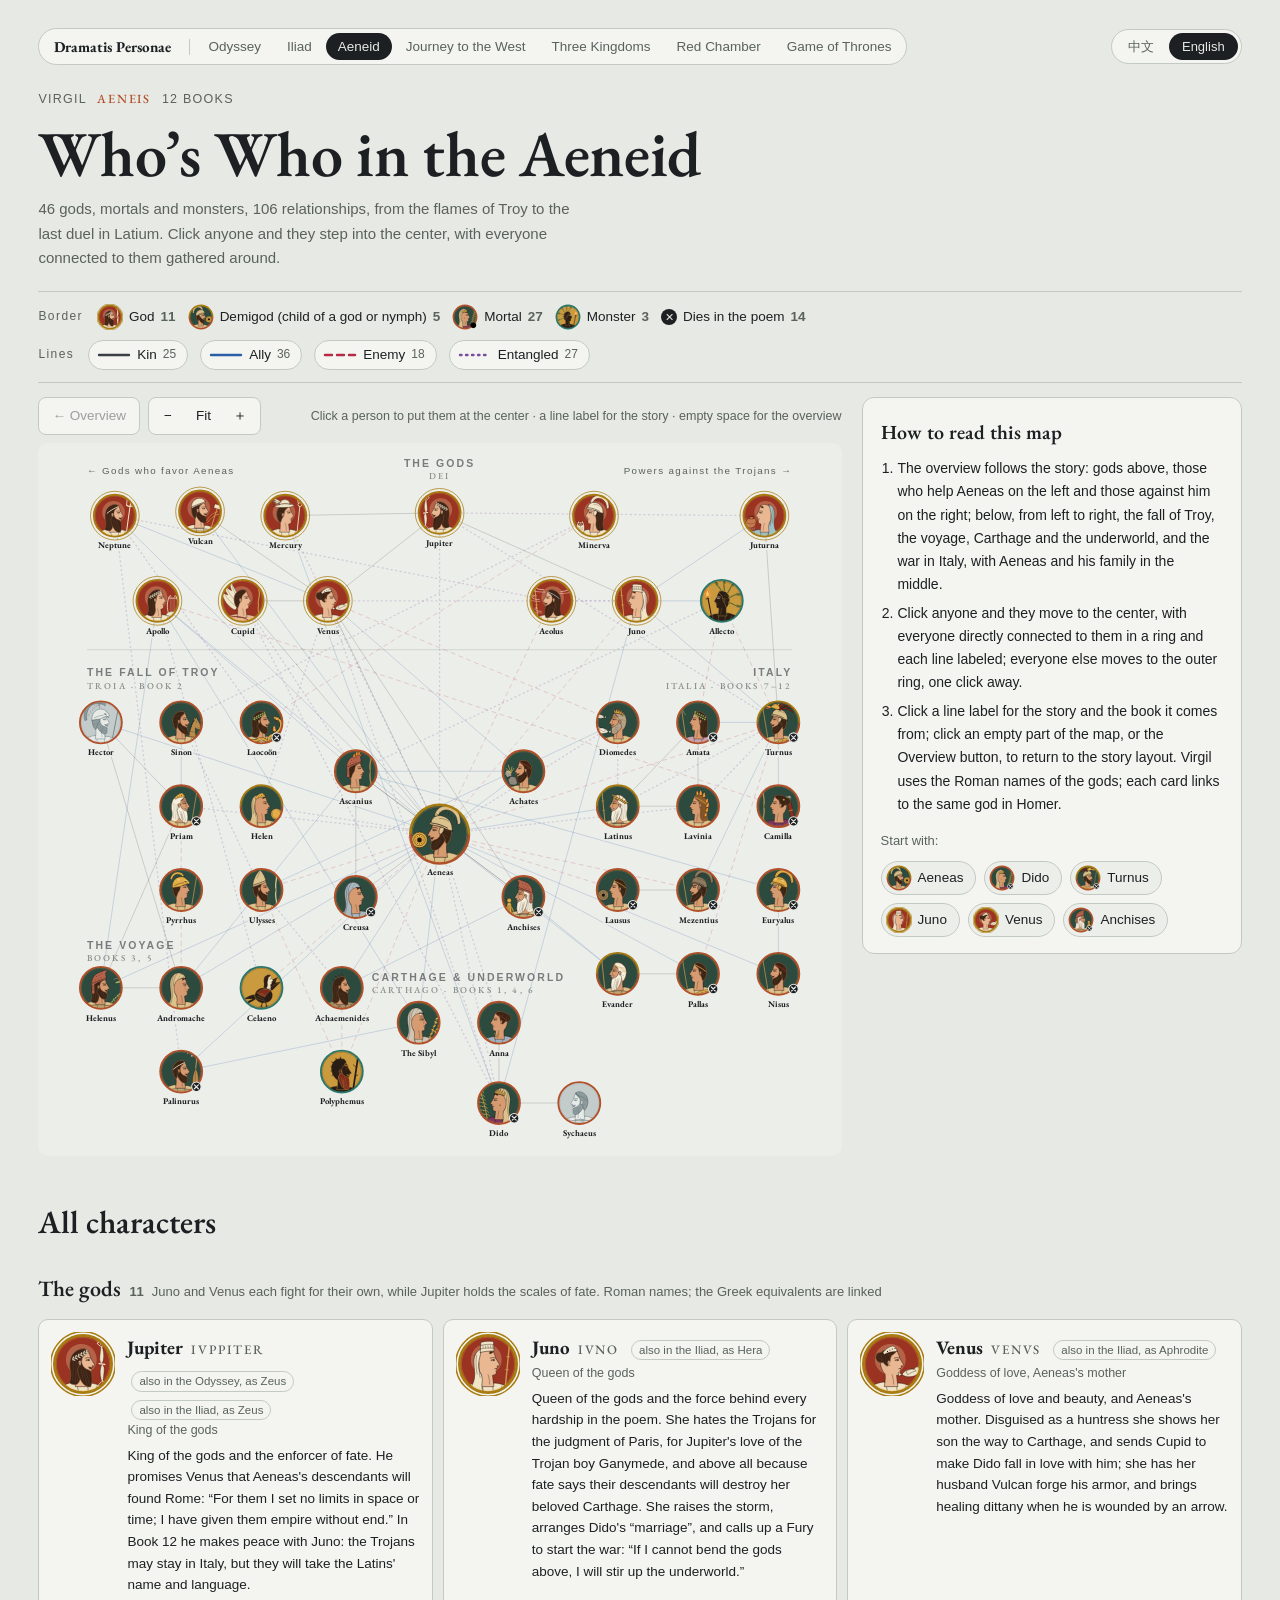
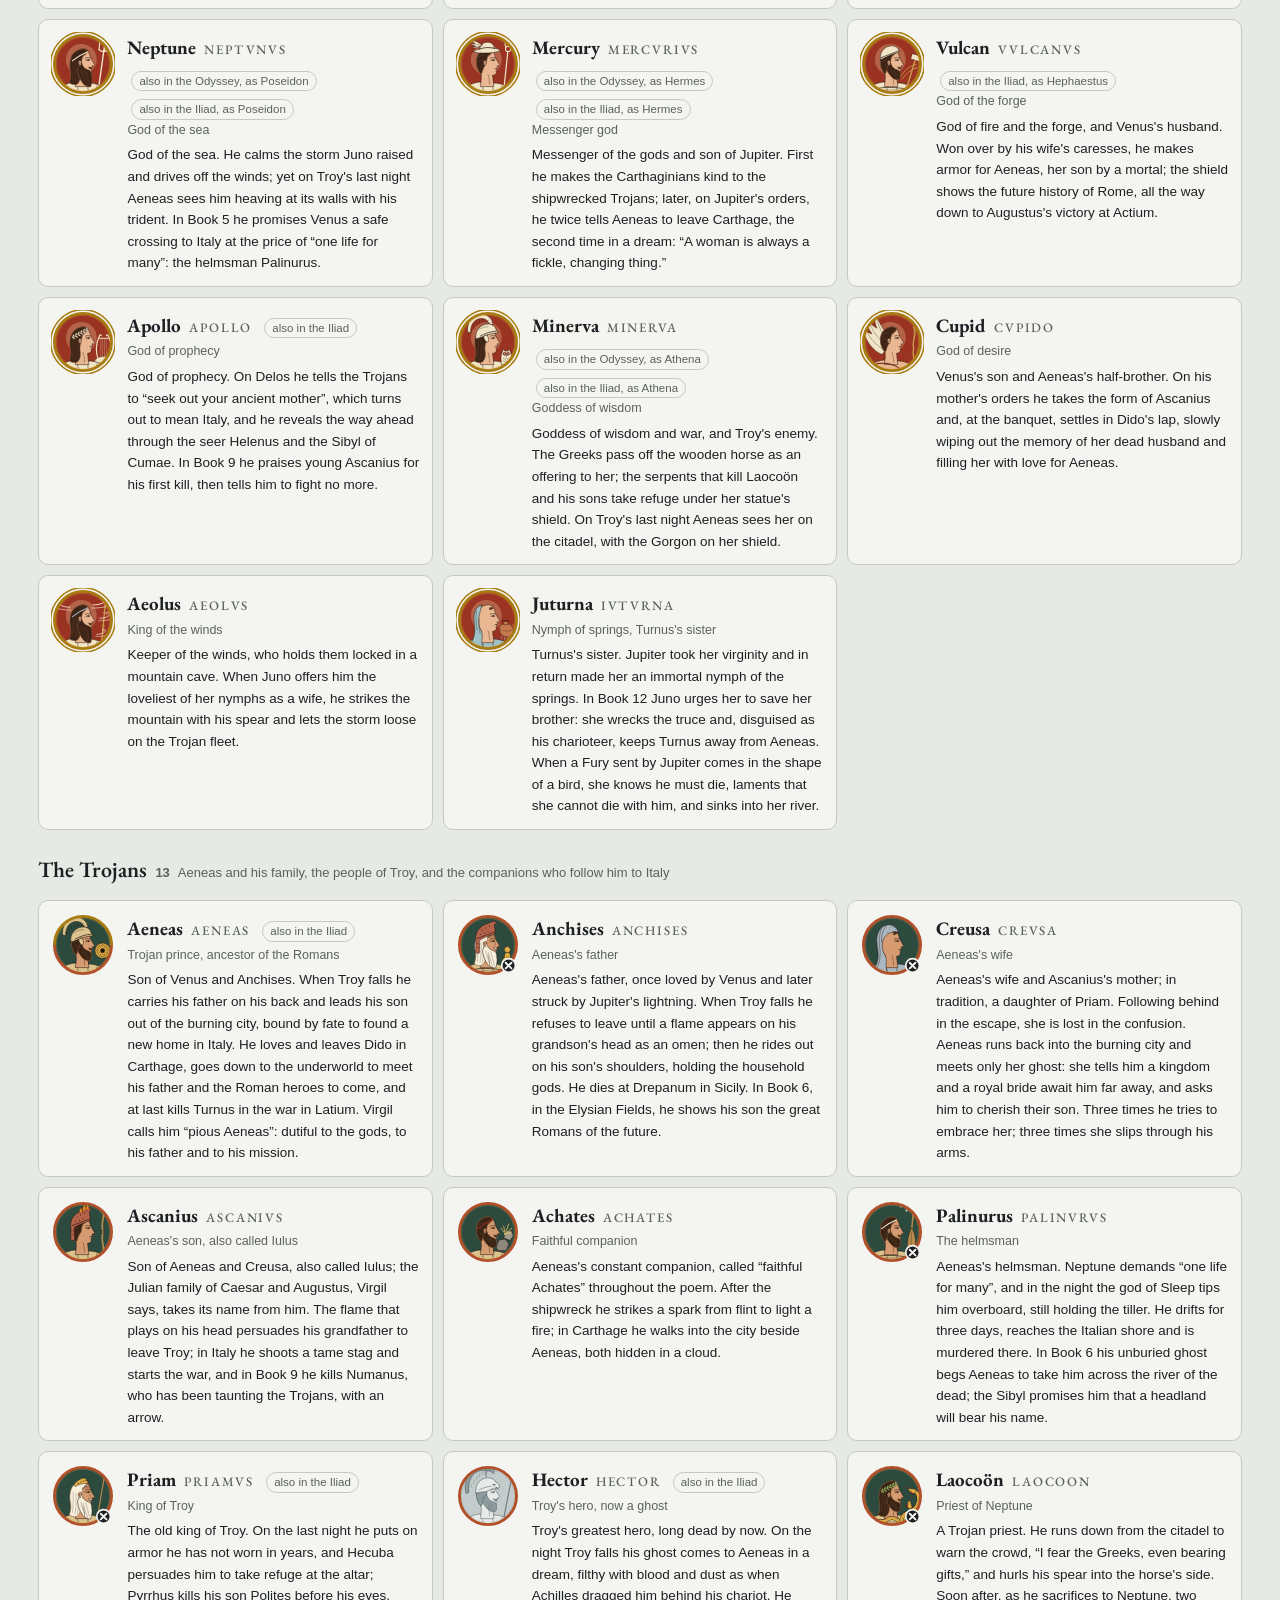
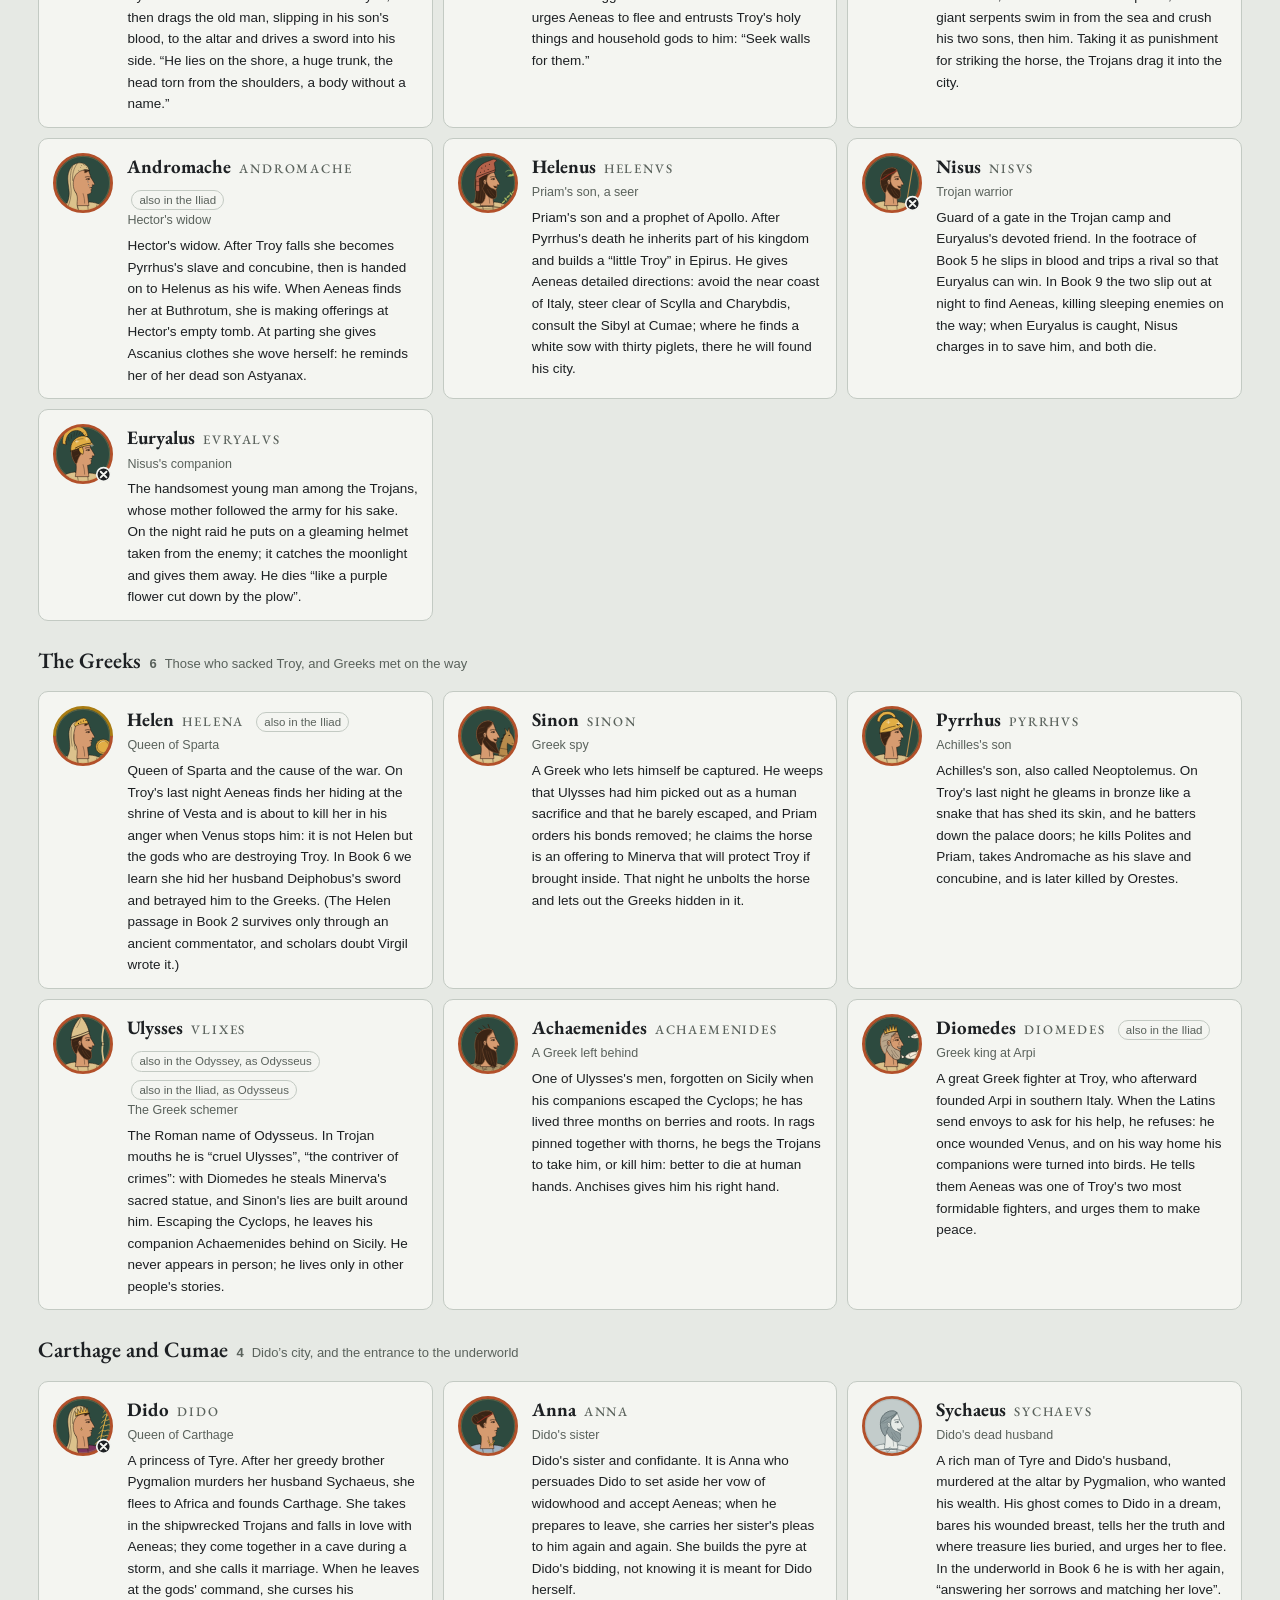
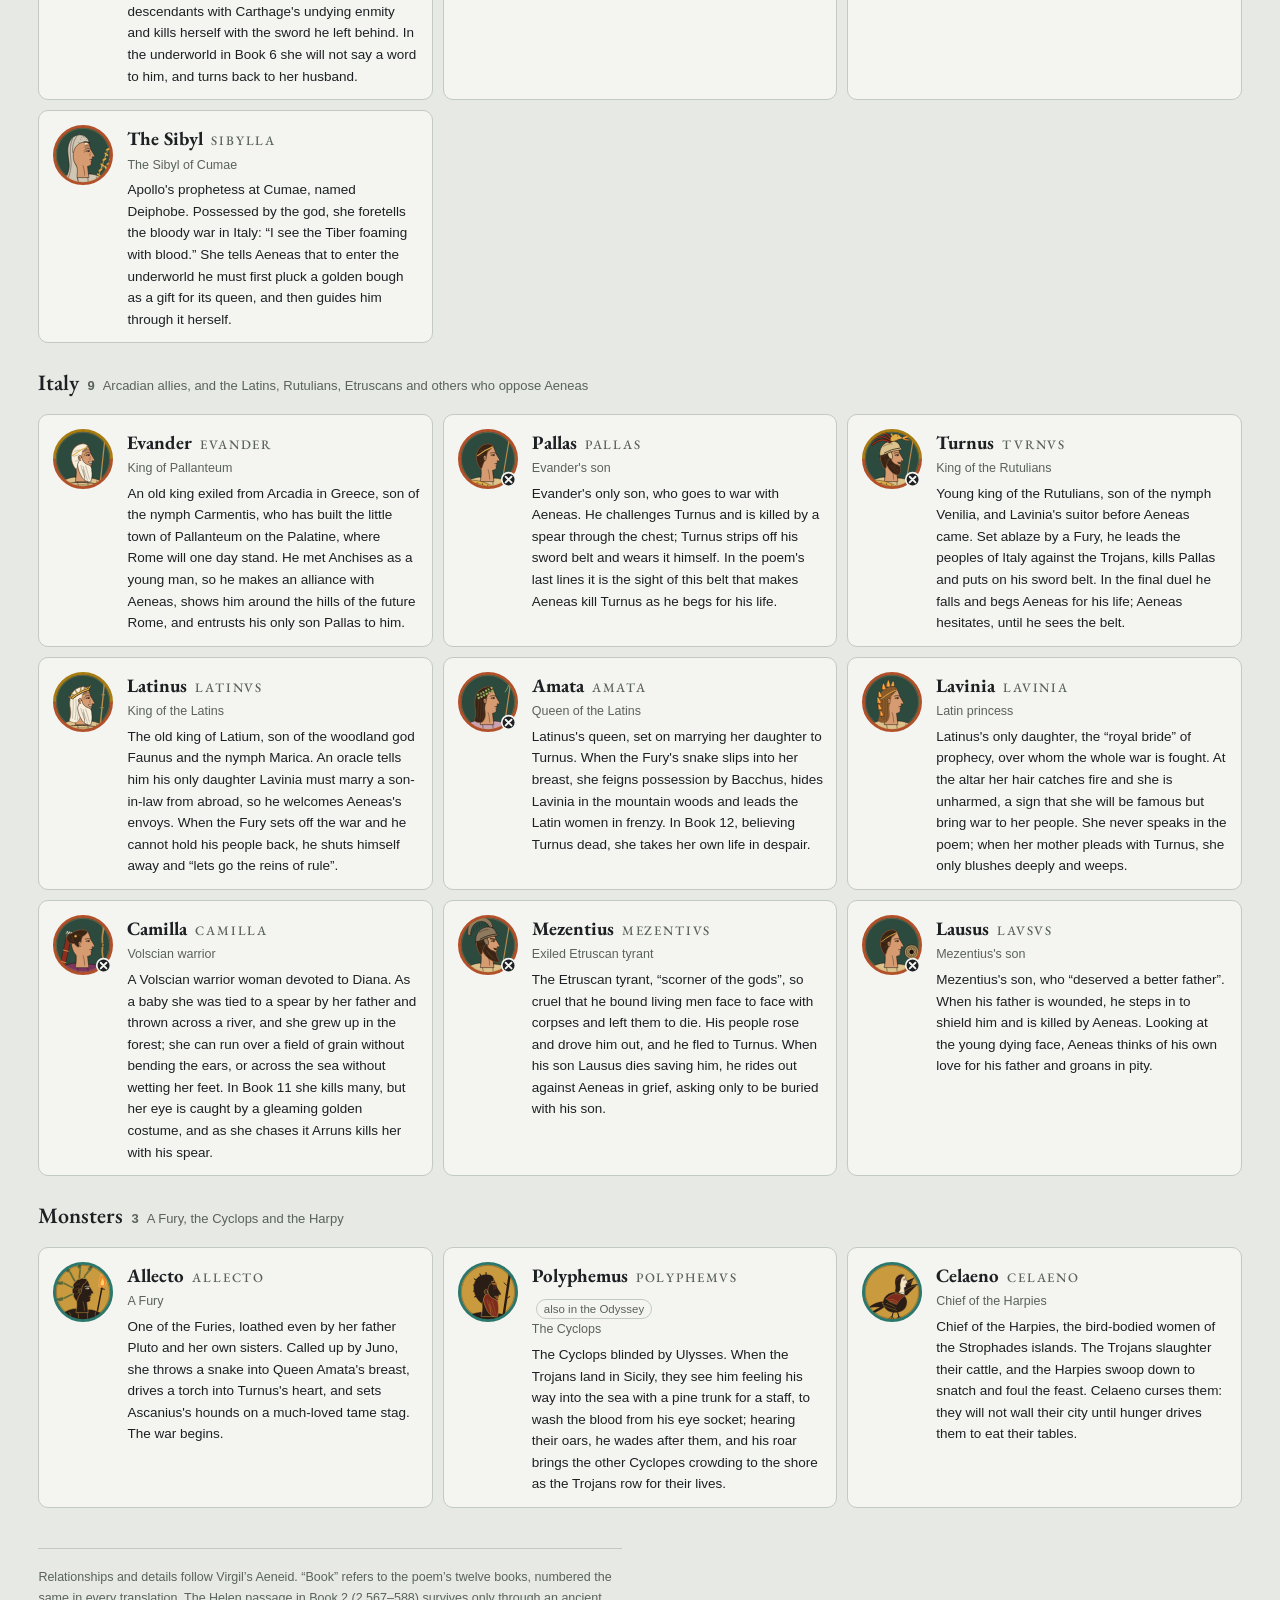
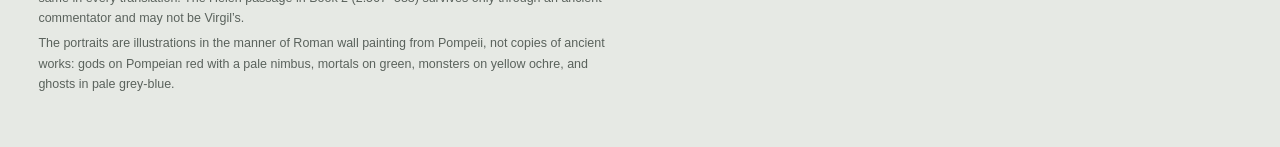
==== commit e118c91b: "Add Game of Thrones map, update all pages, add source - New page got.html (Game of Thrones, TV serie" ====
--- a/aeneid.html
+++ b/aeneid.html
@@ -3,6 +3,15 @@
 <head>
 <meta charset="utf-8">
 <meta name="viewport" content="width=device-width, initial-scale=1, viewport-fit=cover">
+<!-- Google tag (gtag.js) -->
+<script async src="https://www.googletagmanager.com/gtag/js?id=G-DTTJVF6E9D"></script>
+<script>
+  window.dataLayer = window.dataLayer || [];
+  function gtag(){dataLayer.push(arguments);}
+  gtag('js', new Date());
+
+  gtag('config', 'G-DTTJVF6E9D');
+</script>
 <title>埃涅阿斯纪人物谱</title>
 <meta name="description" content="维吉尔《埃涅阿斯纪》人物关系图，中英双语 · A bilingual, interactive character map of Virgil’s Aeneid.">
 <style>:root{color-scheme:light}html{-webkit-text-size-adjust:100%}body{margin:0;font-size:14px}img{max-width:100%}[hidden]{display:none!important}</style>
@@ -338,7 +347,7 @@
 <div class="page" id="app" data-lang="zh">
 <header class="top">
   <div class="topbar">
-    <nav class="booknav" aria-label="书目 / Books"><a class="brand" href="index.html" data-xhref="index.html"><span class="l-zh" lang="zh-CN">人物谱</span><span class="l-en" lang="en">Dramatis Personae</span></a><span class="bn-sep" aria-hidden="true"></span><a href="odyssey.html" data-xhref="odyssey.html"><span class="l-zh" lang="zh-CN">奥德赛</span><span class="l-en" lang="en">Odyssey</span></a><a href="iliad.html" data-xhref="iliad.html"><span class="l-zh" lang="zh-CN">伊利亚特</span><span class="l-en" lang="en">Iliad</span></a><a href="aeneid.html" data-xhref="aeneid.html" aria-current="page"><span class="l-zh" lang="zh-CN">埃涅阿斯纪</span><span class="l-en" lang="en">Aeneid</span></a><a href="journey.html" data-xhref="journey.html"><span class="l-zh" lang="zh-CN">西游记</span><span class="l-en" lang="en">Journey to the West</span></a><a href="sanguo.html" data-xhref="sanguo.html"><span class="l-zh" lang="zh-CN">三国演义</span><span class="l-en" lang="en">Three Kingdoms</span></a><a href="honglou.html" data-xhref="honglou.html"><span class="l-zh" lang="zh-CN">红楼梦</span><span class="l-en" lang="en">Red Chamber</span></a></nav>
+    <nav class="booknav" aria-label="书目 / Books"><a class="brand" href="index.html" data-xhref="index.html"><span class="l-zh" lang="zh-CN">人物谱</span><span class="l-en" lang="en">Dramatis Personae</span></a><span class="bn-sep" aria-hidden="true"></span><a href="odyssey.html" data-xhref="odyssey.html"><span class="l-zh" lang="zh-CN">奥德赛</span><span class="l-en" lang="en">Odyssey</span></a><a href="iliad.html" data-xhref="iliad.html"><span class="l-zh" lang="zh-CN">伊利亚特</span><span class="l-en" lang="en">Iliad</span></a><a href="aeneid.html" data-xhref="aeneid.html" aria-current="page"><span class="l-zh" lang="zh-CN">埃涅阿斯纪</span><span class="l-en" lang="en">Aeneid</span></a><a href="journey.html" data-xhref="journey.html"><span class="l-zh" lang="zh-CN">西游记</span><span class="l-en" lang="en">Journey to the West</span></a><a href="sanguo.html" data-xhref="sanguo.html"><span class="l-zh" lang="zh-CN">三国演义</span><span class="l-en" lang="en">Three Kingdoms</span></a><a href="honglou.html" data-xhref="honglou.html"><span class="l-zh" lang="zh-CN">红楼梦</span><span class="l-en" lang="en">Red Chamber</span></a><a href="got.html" data-xhref="got.html"><span class="l-zh" lang="zh-CN">权力的游戏</span><span class="l-en" lang="en">Game of Thrones</span></a></nav>
     <div class="langsw" role="group" aria-label="语言 / Language">
       <button type="button" data-setlang="zh" aria-pressed="true" lang="zh-CN">中文</button>
       <button type="button" data-setlang="en" aria-pressed="false" lang="en">English</button>
